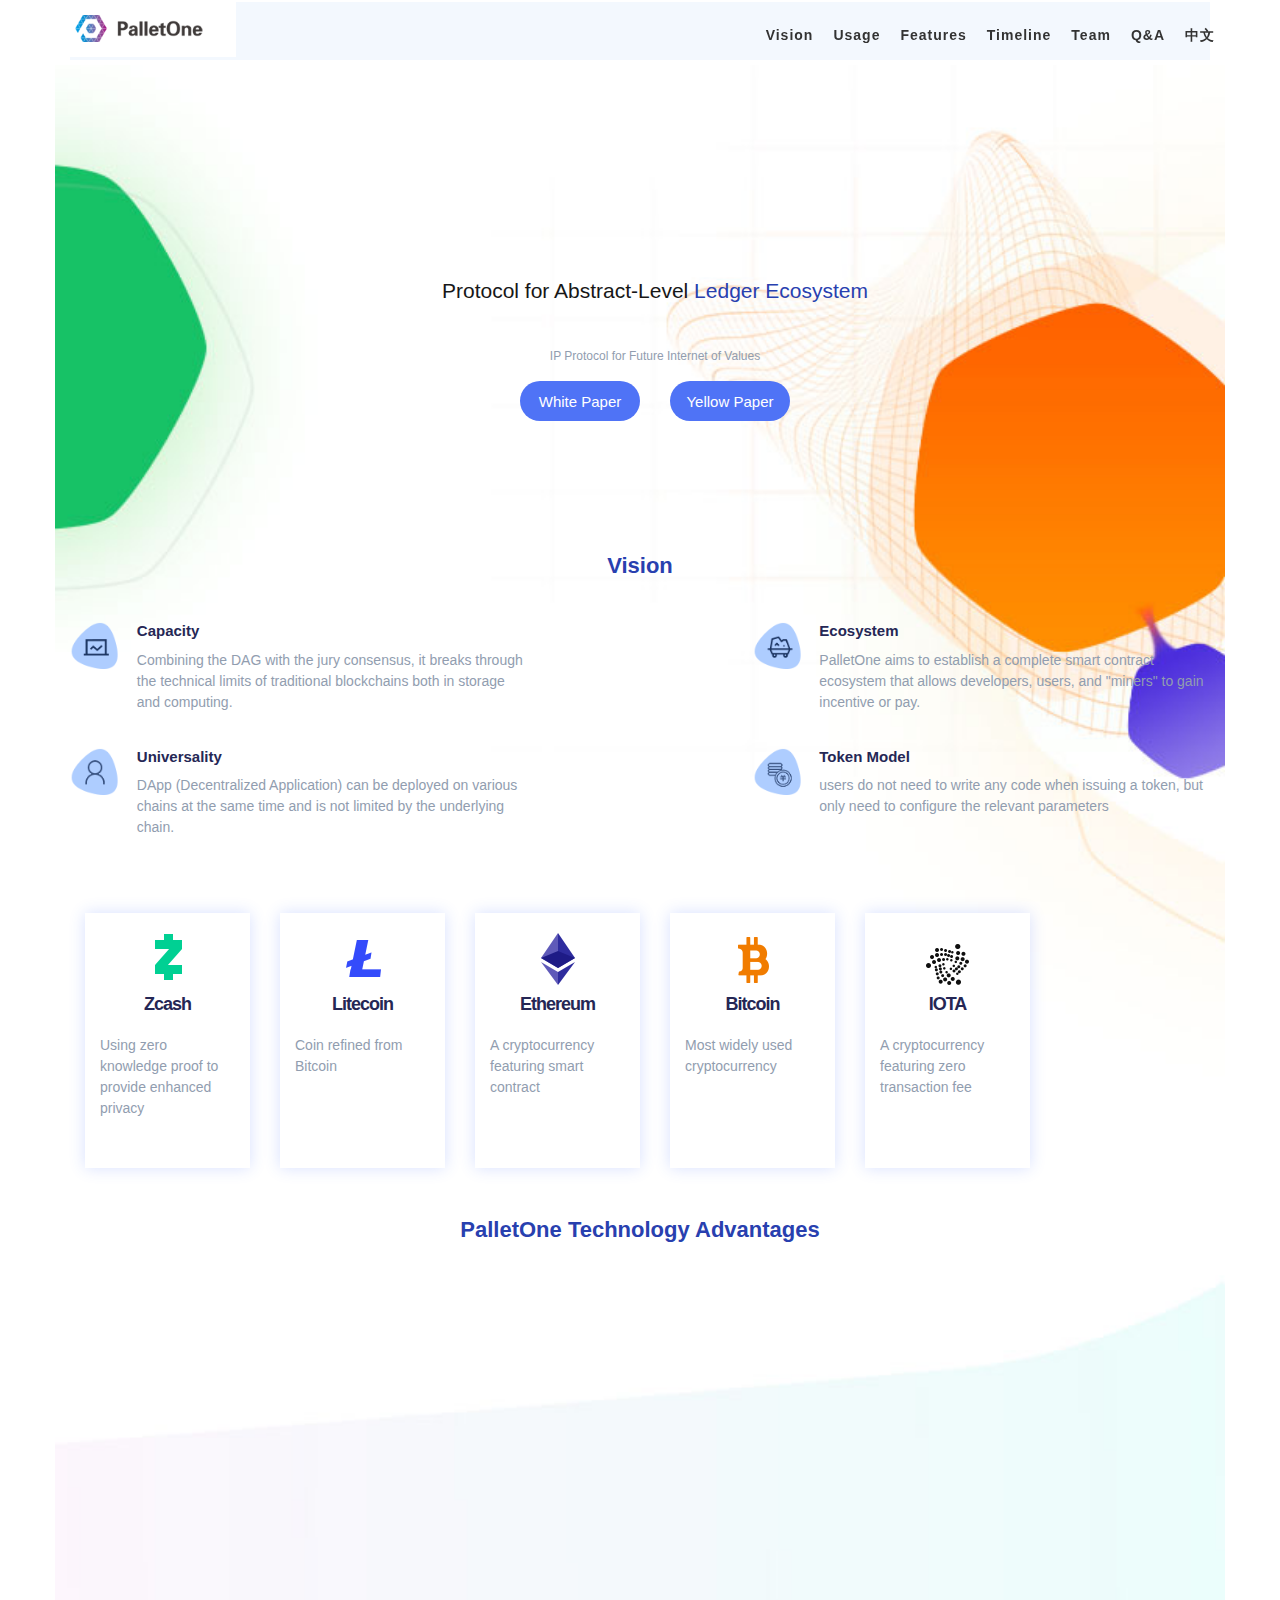
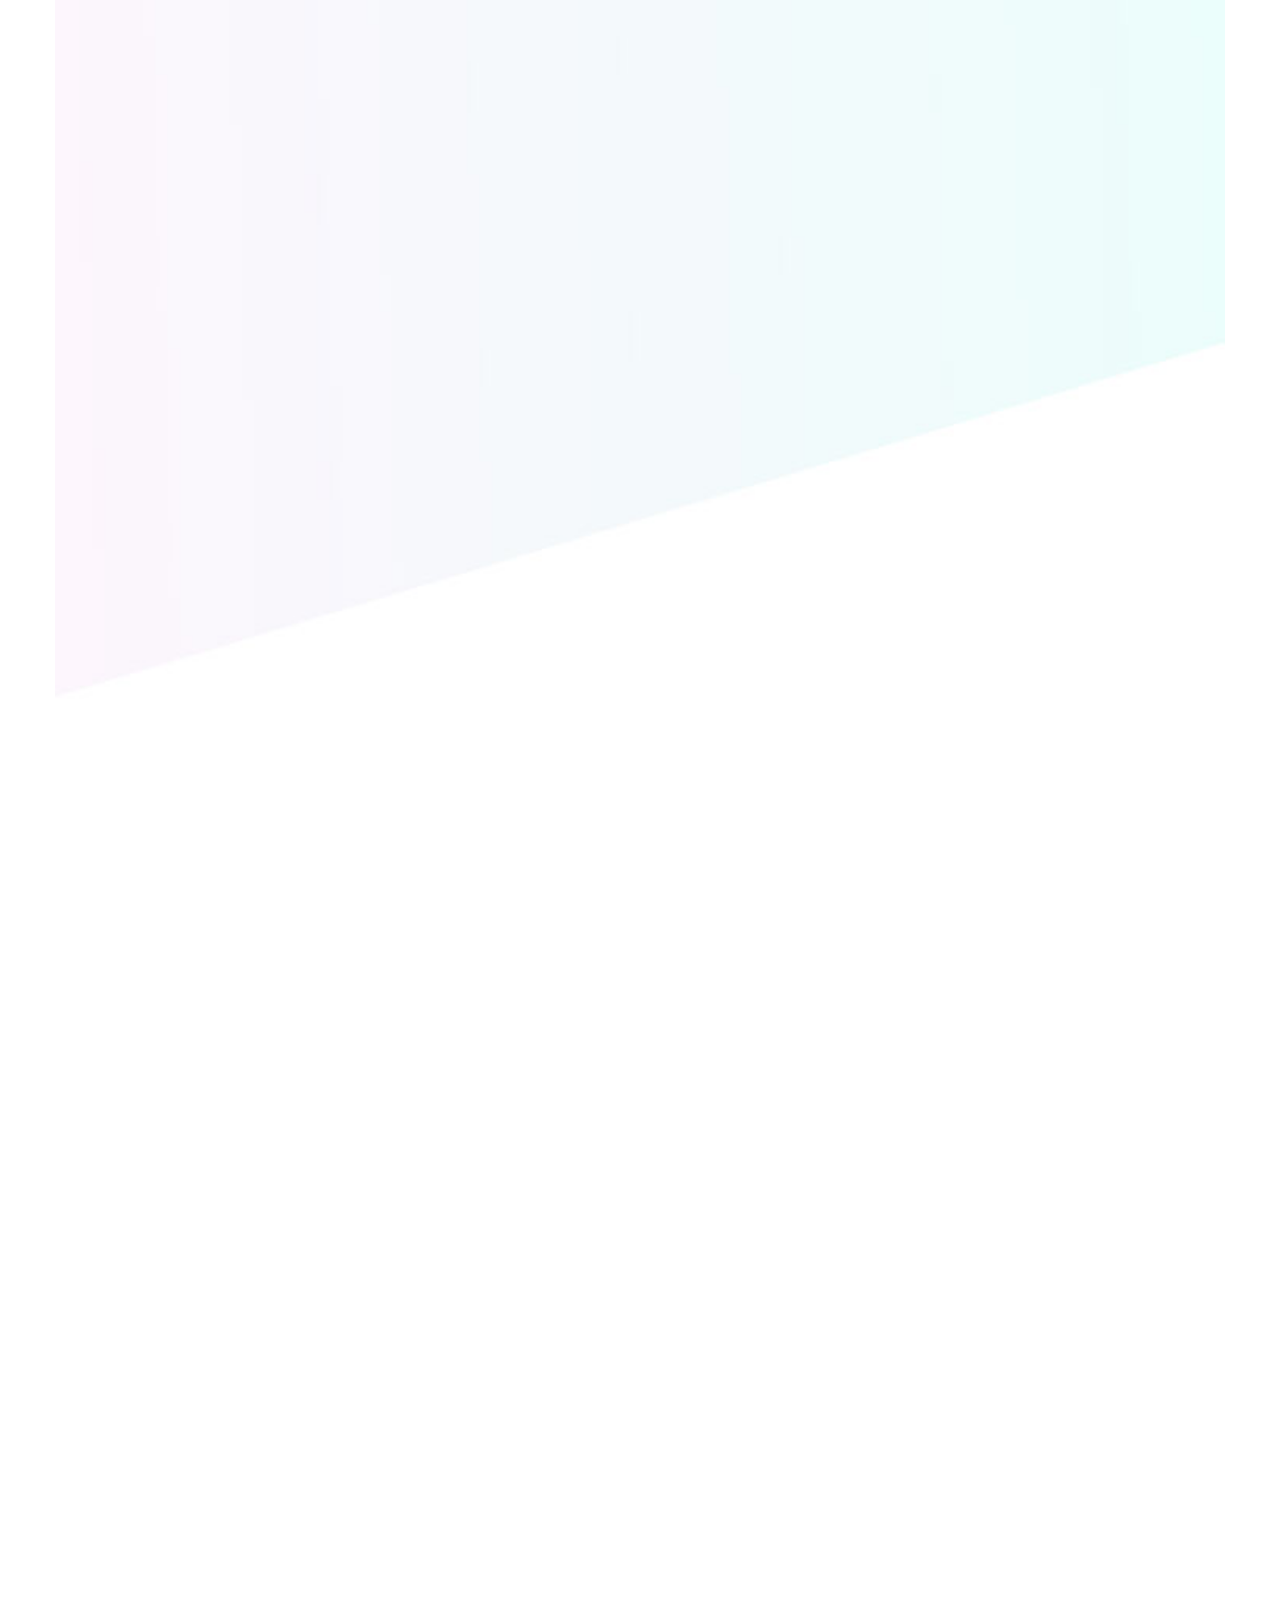
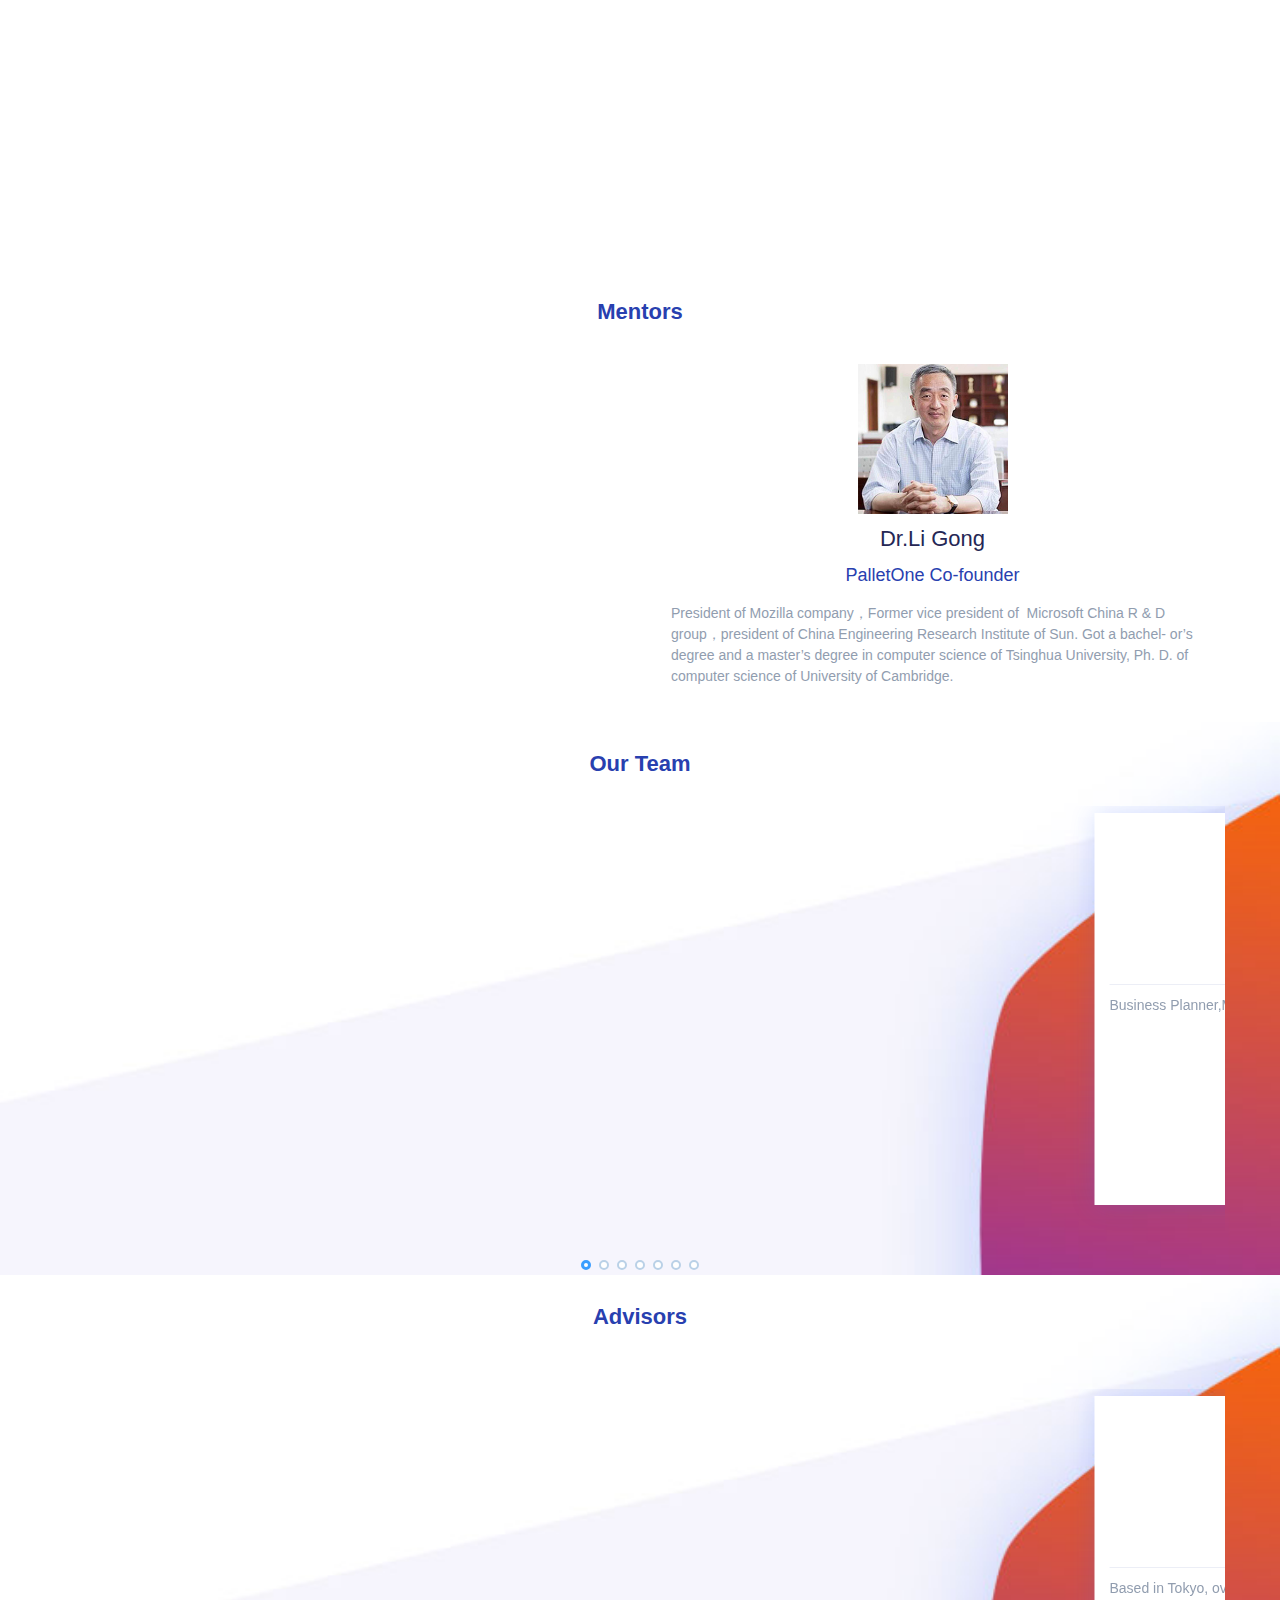
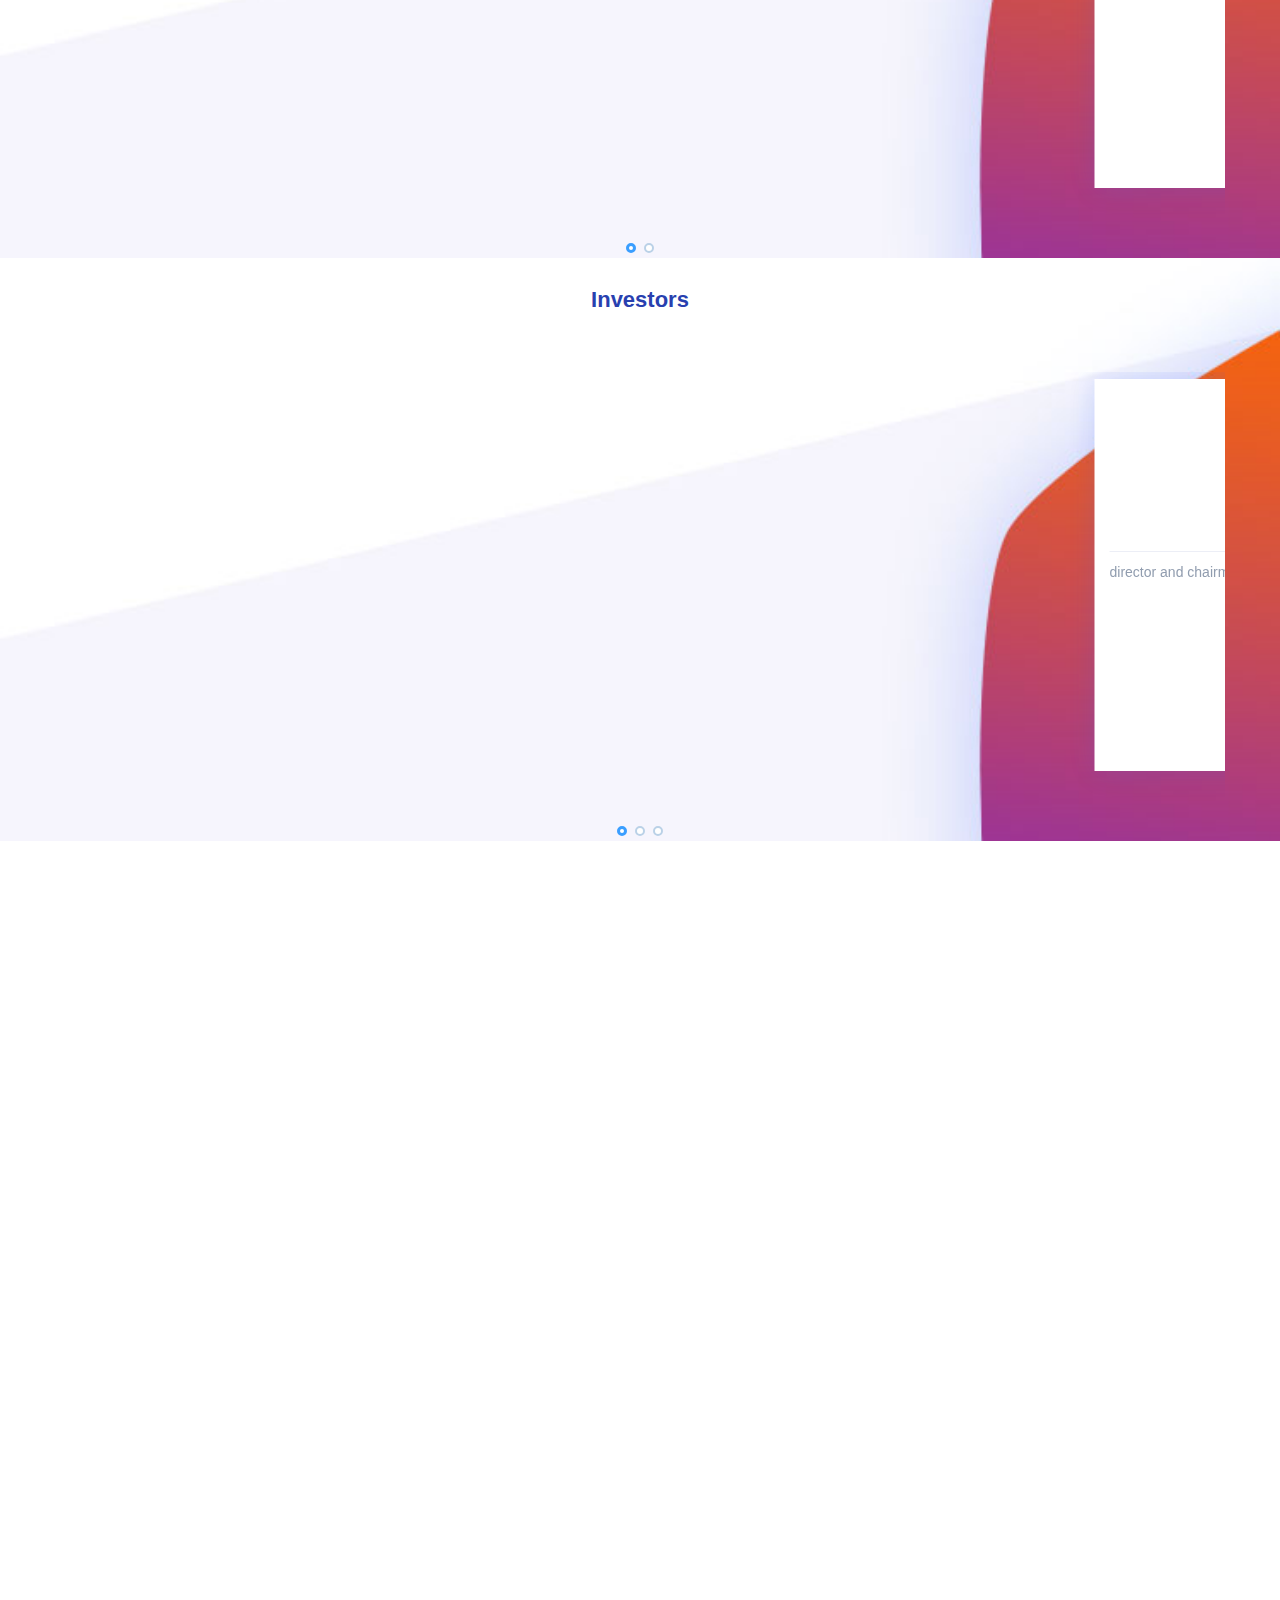
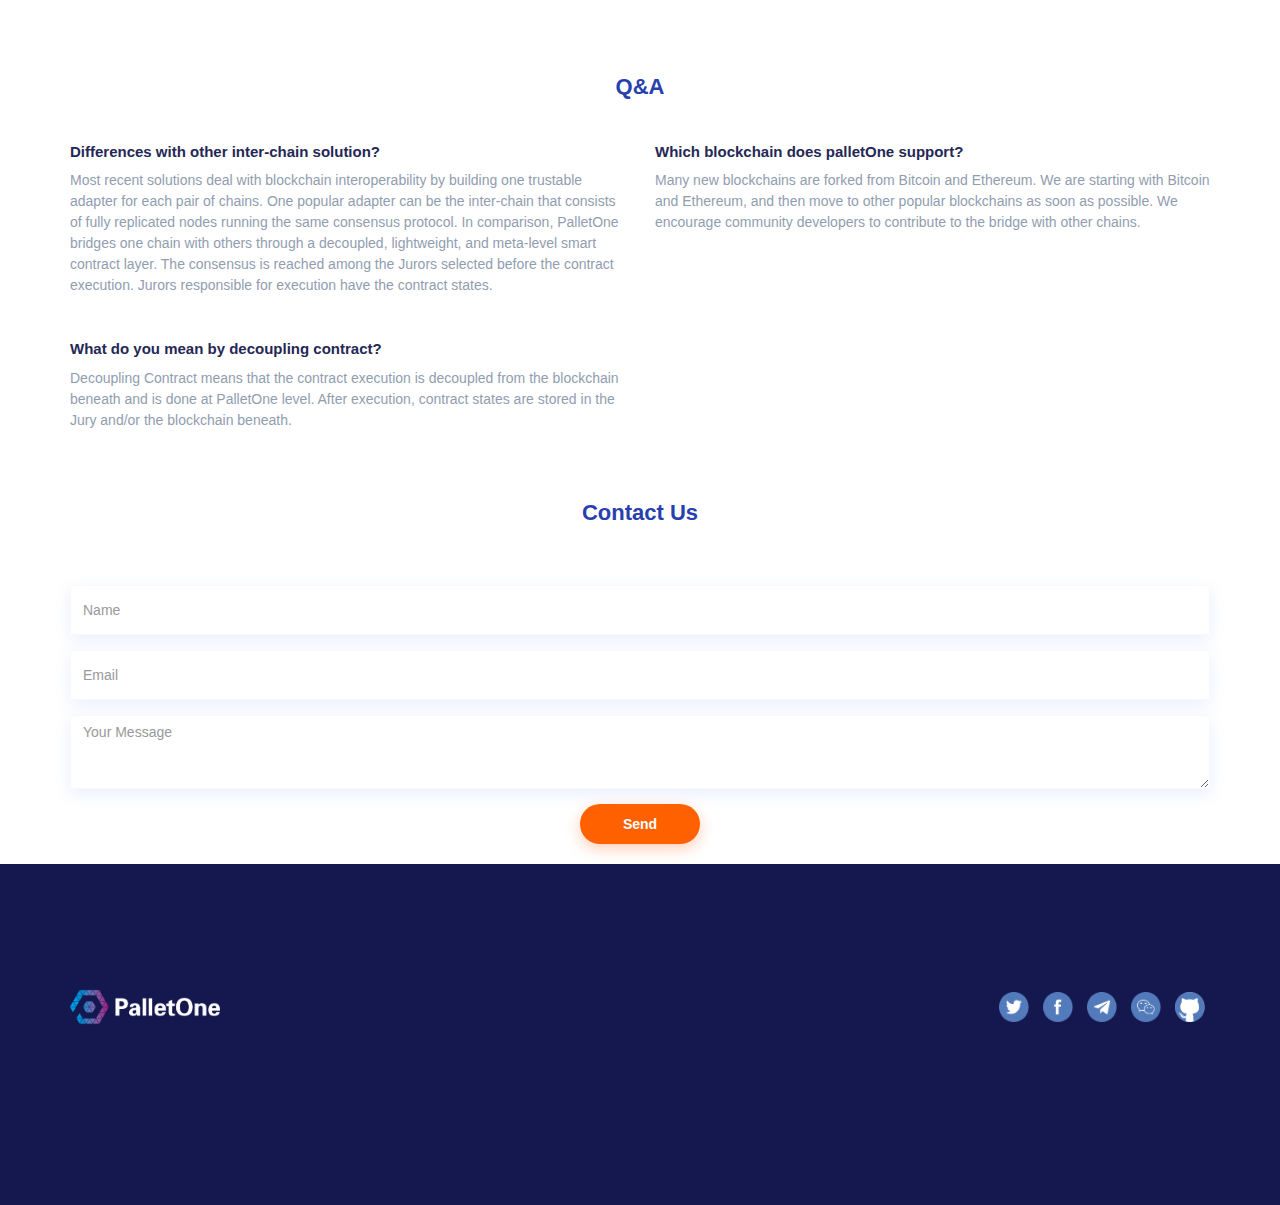
==== wap/index.html @ fbbf7d25 "Update index.html" ====
<!DOCTYPE html>
<html lang="en">
<head>
    <meta charset="utf-8">
    <meta http-equiv="X-UA-Compatible" content="IE=edge">
    <meta name="viewport" content="width=device-width, initial-scale=1">
	<meta http-equiv="keywords" content="pallet,palletone,crosschain,blockchain,DAG,Jury">
    <meta name="description" content="">
    <meta name="author" content="">
    <!-- Add Your favicon here -->
    <!--<link rel="icon" href="img/favicon.ico">-->

    <title>Palletone</title>

    <!-- Bootstrap core CSS -->
    <link href="css/bootstrap.min-1.css"  rel="stylesheet">

    <!-- Animation CSS -->
    <link href="css/animate.min.css"  rel="stylesheet">

    <link href="css/font-awesome.min-1.css"  rel="stylesheet">
    <link rel="stylesheet" href="css/swiper.min.css">

    <!-- HTML5 shim and Respond.js for IE8 support of HTML5 elements and media queries -->
    <!--[if lt IE 9]>
    <script src="https://oss.maxcdn.com/html5shiv/3.7.2/html5shiv.min.js"></script>
    <script src="https://oss.maxcdn.com/respond/1.4.2/respond.min.js"></script>
    <![endif]-->

    <!-- Custom styles for this template -->
    <link href="css/style.css"  rel="stylesheet">
    <script>
        var _hmt = _hmt || [];
        (function() {
          var hm = document.createElement("script");
          hm.src = "https://hm.baidu.com/hm.js?bfd82459b86169e726644f1b748de018";
          var s = document.getElementsByTagName("script")[0]; 
          s.parentNode.insertBefore(hm, s);
        })();
        </script>        
</head>
<body id="page-top">
<div class="navbar-wrapper">
        <nav class="navbar navbar-default navbar-fixed-top" role="navigation">
            <div class="container">
                <div class="navbar-header page-scroll">
                    <button type="button" class="navbar-toggle collapsed" data-toggle="collapse" data-target="#navbar" aria-expanded="false" aria-controls="navbar">
                        <span class="sr-only">Toggle navigation</span>
                        <img src="images/icon-older.png" class="img-responsive" style="width:30px;">
                    </button>
                    <a class="navbar-brand" href="#"><img class="logo" src="images/logo.png" /></a>
                </div>
                <div id="navbar" class="navbar-collapse collapse">
                    <ul class="nav navbar-nav navbar-right">
                        <li><a class="page-scroll" href="#Vision">Vision</a></li>
                        <li><a class="page-scroll" href="#Usage">Usage</a></li>
                        <li><a class="page-scroll" href="#pallet">Features</a></li>
                        <li><a class="page-scroll" href="#Timeline">Timeline</a></li>
                        <li><a class="page-scroll" href="#Team">Team</a></li>
                        <li><a class="page-scroll" href="#QA">Q&A </a></li>
                        <li><a class="page-scroll" href="index_zh_cn.html">中文 </a></li>
                    </ul>
                </div>
            </div>
        </nav>
</div>
<div class="section-bg-1 container">
    <!--banner-->
    <div class="banner container">
        <div class="title wow zoomIn"><span class="txt">Protocol for Abstract-Level <span style="color:#2840af;">Ledger Ecosystem</span></span></div>
        <div class="small-title wow zoomIn">IP Protocol for Future Internet of Values<br><a class="btn-white-paper" href="../doc/PalletOne_whitepaper_zh-cn.pdf" style="margin-right:30px;" >White Paper</a><a class="btn-white-paper" href="../doc/PalletOne_whitepaper_zh-cn.pdf">Yellow Paper</a></div>
    </div>
    <!--vision-->
    <section class="features" id="Vision">
        <div class="row">
            <div class="col-lg-12 text-center">
                <h1 class="g-title">Vision</h1>
            </div>
        </div>
        <div class="row">
            <div class="col-lg-5 features-text">
                <img src="images/icon_vision1.png" class="fa big-icon pull-left" />
                <h2>Capacity </h2>
                <p>Combining the DAG with the jury consensus, it breaks through the technical limits of traditional blockchains both in storage and computing.</p>
            </div>
            <div class="col-lg-5 col-lg-offset-2 features-text">
                <img src="images/icon_vision2.png" class="fa big-icon pull-left" />
                <h2>Ecosystem </h2>
                <p>PalletOne aims to establish a complete smart contract ecosystem that allows developers, users, and "miners" to gain incentive or pay.</p>
            </div>
			<div class="col-lg-5 features-text">
                <img src="images/icon_vision3.png" class="fa big-icon pull-left" />
                <h2>Universality </h2>
                <p>DApp (Decentralized Application) can be deployed on various chains at the same time and is not limited by the underlying chain.</p>
            </div>
            <div class="col-lg-5 col-lg-offset-2 features-text">
                <img src="images/icon_vision4.png" class="fa big-icon pull-left" />
                <h2>Token Model</h2>
                <p>users do not need to write any code when issuing a token, but only need to configure the relevant parameters</p>
            </div>
        </div>
    </section>
    <section id="Usage" class="container services">
        <div class="row">
            <div class="col-sm-2 col-xs-6 wow zoomIn animated">
                <div class="services-bg">
                    <img src="images/icon_za.png">
                    <h2>Zcash</h2>
                    <p>Using zero knowledge proof to provide enhanced privacy</p>
                </div>
            </div>
            <div class="col-sm-2 col-xs-6 wow zoomIn animated">
                <div class="services-bg">
                    <img src="images/icon_li.png">
                    <h2>Litecoin</h2>
                    <p>Coin refined from Bitcoin</p>
                </div>
            </div>
            <div class="col-sm-2 col-xs-6 wow zoomIn animated">
                <div class="services-bg">
                    <img src="images/icon_et.png">
                    <h2>Ethereum</h2>
                    <p>A cryptocurrency featuring smart contract</p>
                </div>
            </div>
            <div class="col-sm-2 col-xs-6 wow zoomIn animated">
                <div class="services-bg">
                    <img src="images/icon_bi.png">
                    <h2>Bitcoin</h2>
                    <p>Most widely used cryptocurrency</p>
                </div>
            </div>
            <div class="col-sm-2 col-xs-6 wow zoomIn animated">
                <div class="services-bg">
                    <img src="images/icon_io.png">
                    <h2>IOTA</h2>
                    <p>A cryptocurrency featuring zero transaction fee</p>
                </div>
            </div>
        </div>
    </section>
</div>
<div class="section-bg-2 container">
	<section  class="features" id="pallet">
    	<div class="row">
            <div class="col-lg-12 text-center">
                <h1 class="g-title">PalletOne Technology Advantages</h1>
            </div>
        </div>
        <div class="row features-block">
        	<div class="col-lg-6 text-right wow fadeInRight">
                <img src="images/pic_chain.png"  alt="dashboard" class="img-responsive pull-right" style="width:60%; margin:0 20%;">
            </div>
            <div class="col-lg-6 features-text wow fadeInLeft">
                <h2>Multi-Chain</h2>
                <p>PalletOne smart contracts support multi-chain. Through the Jury consensus and adaptation layer, PalletOne smart contracts can run on different blockchains at the same time. PalletOne smart contract can interact with diﬀerent blockchains at the same time, so users can trade tokens from diﬀerent blockchains in one PalletOne contract invocation to make the inter-chain token exchange distributed, atomic, and immutable.</p>
            </div>
        </div>
        <div class="row features-block">
            <div class="col-lg-6 features-text wow fadeInLeft">
                <img src="images/pic_task.png"  alt="dashboard" class="img-responsive pull-right">            	
            </div>
            <div class="col-lg-6 wow fadeInRight">
                <h2>Multi-Task</h2>
                <p>The verification, execution, etc. of the PalletOne smart contract can be done by the Jury specifically created for it. The Jury is composed of a group of jurors at random selected from the candidate jurors randomly. Smart contracts in PalletOne can be implemented by selecting different juries in a multi-tasking manner. Compared with the whole-network consensus approach, PalletOne network congestion will be effectively reduced.</p>

            </div>
        </div>
        <div class="row features-block">
        	<div class="col-lg-6 text-right wow fadeInRight">
                <img src="images/pic_security.png"  alt="dashboard" class="img-responsive pull-right">
            </div>

            <div class="col-lg-6 features-text wow fadeInLeft">
                <h2>Security</h2>
                <p>PalletOne's security is reflected in two aspects, one is the security of development, and the other is the security of contract execution. When a user develops a corresponding scene contract, he/she only needs to call a standard contract and complete DAPP development in a few steps. PalletOne VM can provide a safe and efficient sandbox operating environment for smart contracts.</p>
            </div>
        </div>
        <div class="row features-block">
            <div class="col-lg-6 features-text wow fadeInLeft">
                <img src="images/pic_plat.png"  alt="dashboard" class="img-responsive pull-right">            	
            </div>
            <div class="col-lg-6 wow fadeInRight">
                <h2>Multi-Language & Multi-Platform</h2>
                <p>· DApp developers of PalletOne can develop smart contracts using mainstream development languages without having to learn a new contract development language.
</p><p>· PalletOne VM is completely decoupled from the underlying operation system, which allow PalletOne smart contract adapt to windows, Linux, Mac as well as other types of platform.</p>

            </div>
        </div>
    </section>
</div>
<section id="Timeline" class="navy-section testimonials">

    <div class="container">
        <div class="row">
            <div class="col-lg-12 text-center wow zoomIn">
                <h1 class="g-title">
                   Timeline
                </h1>
                <div class="testimonials-text text-left">
                    <div class="left pull-left">
                    	<ul>
                        	<li>
                            	<h2>2015 Oct</h2>
                                <p>vChain (internal project) Con-cept born</p>
                                <img src="images/icon_y.png">
                                <img class="arrow" src="images/arrow-right.png">
                            </li>
                            <li>
                            	<h2>2016 Nov</h2>
                                <p>Update vChain-compat-openssl.spec</p>
                                <img src="images/icon_g.png">
                                <img class="arrow" src="images/arrow-right.png">
                            </li>
                            <li>
                            	<h2>2017 May</h2>
                                <p>Modify vChain EVM from Eth-ereum EVM</p>
                                <img src="images/icon_b.png">
                                <img class="arrow" src="images/arrow-right.png">
                            </li>
                            <li>
                            	<h2>2017 Sep</h2>
                                <p>Release vChain v1.2</p>
                                <img src="images/icon_b.png">
                                <img class="arrow" src="images/arrow-right.png">
                            </li>
                            <li>
                            	<h2>2018 Mar</h2>
                                <p>Release PalletOne White Pa-per</p>
                                <img src="images/icon_b.png">
                                <img class="arrow" src="images/arrow-right.png">
                            </li>
                            <li>
                            	<h2>2018 Q2</h2>
                                <p>PalletOne Development and Open Source</p>
                                <img src="images/icon_b.png">
                                <img class="arrow" src="images/arrow-right.png">
                            </li>
                            <li>
                            	<h2>2018 Q3</h2>
                                <p>Publish Ethereum-supported PalletOne Protocol</p>
                                <img src="images/icon_b.png">
                                <img class="arrow" src="images/arrow-right.png">
                            </li>
                            <li>
                            	<h2>2019 Q2</h2>
                                <p>PalletOne MainNet online</p>
                                <img src="images/icon_bb.png">
                                <img class="arrow" src="images/arrow-right.png">
                            </li>
                        </ul>
                    </div>
                    <div class="right pull-left">
                    	<ul>
                        	<li>
                            	<h2>2016 Apr</h2>
                                <p>Release illustration about vC-hain</p>
                                <img src="images/icon_g.png">
                                <img class="arrow" src="images/arrow-left.png">
                            </li>
                            <li>
                            	<h2>2017 Feb</h2>
                                <p>Develop vChain explorer</p>
                                <img src="images/icon_b.png">
                                <img class="arrow" src="images/arrow-left.png">
                            </li>
                            <li>
                            	<h2>2017 June</h2>
                                <p>Decouple oracle module from vChain</p>
                                <img src="images/icon_b.png">
                                <img class="arrow" src="images/arrow-left.png">
                            </li>
                            <li>
                            	<h2>2017 Sep</h2>
                                <p>Concept of PalletOne born</p>
                                <img src="images/icon_b.png">
                                <img class="arrow" src="images/arrow-left.png">
                            </li>
                            <li>
                            	<h2>2018 May</h2>
                                <p>Release PalletOne Yellow P-aper</p>
                                <img src="images/icon_b.png">
                                <img class="arrow" src="images/arrow-left.png">
                            </li>
                            <li>
                            	<h2>2018 Q3</h2>
                                <p>Publish Bitcoin-supported Pa-lletOne Protocol</p>
                                <img src="images/icon_b.png">
                                <img class="arrow" src="images/arrow-left.png">
                            </li>
                            <li>
                            	<h2>2018 Q4</h2>
                                <p>PalletOne TestNet online</p>
                                <img src="images/icon_b.png">
                                <img class="arrow" src="images/arrow-left.png">
                            </li>
                            <li>
                            	<h2>2019 Q3</h2>
                                <p>Connect to more blockchains</p>
                                <img src="images/icon_bb.png" style="top:40%;">
                                <img class="arrow" src="images/arrow-left.png">
                            </li>
                        </ul>
                    </div>
                </div>
            </div>
        </div>
    </div>
</section>
<section class=" Mentors ">
    <div class="container">
        <div class="row m-b-sm">
            <div class="col-lg-12 text-center">
                <h1 class="g-title">Mentors</h1>
            </div>
        </div>
        <div class="row">
            <div class="col-sm-6 wow fadeInLeft" style="background:url(images/yuandao.png) no-repeat center top; background-size:150px auto; padding-top:195px;">
                <div class="team-member text-left">
                    <h4 class="text-center">Yuan Dao<br><span class="blue-txt">Thinker</span></h4>
                    
                    <p class="text-left"   style="padding:7px 1px 10px">Founder of Token economy. Director of Z-Park Blockchain Industry Alliance. Promoter of Blockchain and “Tong Zheng“（Token）conception. BSEE, Tsinghua University, 1991. Engaged in the Internet industry for more than 20 years. Leader in Internet infrastructure. </p>
                </div>
            </div>
            <div class="col-sm-6" style="background:url(images/ligong.png) no-repeat center top; background-size:150px auto;padding-top:195px;">
                <div class="team-member text-right">
                    <h4 class="text-center">Dr.Li Gong<br><span class="blue-txt">PalletOne Co-founder</span></h4>
                    
                    <p class="text-left"   style="padding:10px 1px 10px">President of Mozilla company，Former 
vice president of  Microsoft China R & D 
group，president of China Engineering Research Institute of Sun. Got a bachel-
or’s degree and a master’s degree in computer science of Tsinghua University, Ph. D. of computer science of University of Cambridge.</p>
                </div>
            </div>
        </div>
    </div>
</section>
<section id="Team" class="team team-section">
    <div class="container">
        <div class="row">
            <div class="col-lg-12 text-center">
                <h1 class="g-title">Our Team</h1>
            </div>
        </div>
        <div class="row">
        	<div class="swiper-container">
                <div class="swiper-wrapper">
                  <div class="col-sm-4 wow fadeInLeft swiper-slide">
                    <div class="team-member">
                        <img src="images/zhu.png"  class="img-responsive img-circle img-small" alt="">
                        <h4>Peijiang Zhu<br><span class="blue-txt">Co-Founder of PalletOne
    communty</span></h4>
                        
                        <p class="text-left">Secretary General of Z-Park Blockchain Industry Alliance
    Engaged in network，video as well as  blockchain technology  research for years. </p>
                    </div>
                </div>
                <div class="col-sm-4 swiper-slide">
                    <div class="team-member">
                        <img src="images/jones.png"  class="img-responsive img-circle img-small" alt="">
                        <h4>Matthew Jones<br><span class="blue-txt">Co-Founder of PalletOne
    communty</span></h4>
                        
                        <p class="text-left">Business Planner,MICROSOFT
    Acquired master degaree from the university of Texas at Austin. </p>
                    </div>
                </div>
                <div class="col-sm-4 wow fadeInRight swiper-slide">
                    <div class="team-member">
                        <img src="images/chenzhenguo.png"  class="img-responsive img-circle img-small" alt="">
                        <h4>Kenneth Chen<br><span class="blue-txt">Co-Founder of PalletOne</span></h4>
                        
                        <p class="text-left">Co-Founder & CTO of GenieNRM
    Chief Strategy officer of TelTel
    Co-Founder & CTO of Datamite Technology 20 years experience in products design and management. </p>
                    </div>
                </div>
				<div class="col-sm-4 wow fadeInLeft swiper-slide">
                    <div class="team-member">
                        <img src="images/chenyu.png"  class="img-responsive img-circle img-small" alt="">
                        <h4>Dr.Yu Chen<br><span class="blue-txt">Specialist of PalletOne</span></h4>
                        
                        <p class="text-left">Served as a research scientist in the US Summus Inc, mainly developing algorithms and software for image processing and pattern recognition in the US Defense Research Department, such as ONR and Sandia National Labs.</p>
                    </div>
                </div>
                <div class="col-sm-4 wow fadeInLeft swiper-slide">
                    <div class="team-member">
                        <img src="images/liujian.png"  class="img-responsive img-circle img-small" alt="">
                        <h4>Dr.Jian Liu<br><span class="blue-txt">The doctor of National University of Defense Technology </span></h4>
						<p class="text-left"> Engaged in the development and research of operating system, distributed computing, supercomputer and so on for years </p>

                    </div>
                </div>
                <div class="col-sm-4 wow fadeInLeft swiper-slide">
                    <div class="team-member">
                        <img src="images/zengyi.png"  class="img-responsive img-circle img-small" alt="">
                        <h4>YiZeng<br><span class="blue-txt">Architect</span></h4>
                        
                        <p class="text-left">Database expert, author of "SQL Server database technical handbook",work and research in database application, data warehouse, big data and blockchain technology. developed on Fabric.</p>
                    </div>
                </div>
                <div class="col-sm-4 wow fadeInLeft swiper-slide">
                    <div class="team-member">
                        <img src="images/wangcuicui.png"  class="img-responsive img-circle img-small" alt="">
                        <h4>CuicuiWang<br><span class="blue-txt">M.A. of Beijing University of Posts and Telecommunications</span></h4>
						<p class="text-left">Worked in Baidu and subordinate research institution of certain state management department. Engaged in research of network security, network traffic analysis as well as blockchain technology and published more than ten related papers and patents. </p>
                    </div>
                </div>
                </div>
                <!-- Add Pagination -->
                <div class="swiper-pagination"></div>
          </div>
            
        </div>
    </div>
</section>
<section id="Team" class="team team-section">
    <div class="container">
        <div class="row m-b-lg">
            <div class="col-lg-12 text-center">
                <h1 class="g-title">Advisors</h1>
            </div>
        </div>
        <div class="row">
        	<div class="swiper-container">
                <div class="swiper-wrapper">
                  <div class="col-sm-4 wow fadeInLeft swiper-slide">
                    <div class="team-member">
                        <img src="images/mengyan.png"  class="img-responsive img-circle img-small" alt="">
                        <h4>YanMeng<br><span class="blue-txt">Vice president of CSDN</span></h4>
                        
                        <p class="text-left">One of the promoters of "Tong Zheng" (Token) conception.</p>
                    </div>
                </div>
                <div class="col-sm-4 swiper-slide">
                    <div class="team-member">
                        <img src="images/AkiyoshiFukumitsu.png"  class="img-responsive img-circle img-small" alt="">
                        <h4>AkiyoshiFukumitsu<br><span class="blue-txt">Founder & CEO of Hivelocityinc.</span></h4>
                        
                        <p class="text-left">Based in Tokyo, over 20 years of web development, online marketing and business solutions extensive experience.</p>
                    </div>
                </div>
                </div>
                <!-- Add Pagination -->
                <div class="swiper-pagination"></div>
          </div>
            
        </div>
    </div>
</section>
<section id="Team" class="team team-section">
    <div class="container">
        <div class="row m-b-lg">
            <div class="col-lg-12 text-center">
                <h1 class="g-title">Investors</h1>
            </div>
        </div>
        <div class="row">
        	<div class="swiper-container">
                <div class="swiper-wrapper">
                  <div class="col-sm-4 wow fadeInLeft swiper-slide">
                    <div class="team-member">
                        <img src="images/yuandao.png"  class="img-responsive img-circle img-small" alt="">
                        <h4>YuanDao<br><span class="blue-txt">Thinker</span></h4>
                        
                        <p class="text-left">Founder of Token economy. Director of Z-Park Blockchain Industry Alliance. Promoter of Blockchain and “Tong Zheng“（Token）conception. BSEE, Tsinghua University, 1991. Engaged in the Internet industry for more than 20 years. Leader in Internet infrastructure.</p>
                    </div>
                </div>
                <div class="col-sm-4 swiper-slide">
                    <div class="team-member">
                        <img src="images/caiwensheng.png"  class="img-responsive img-circle img-small" alt="">
                        <h4>WenshengCai<br><span class="blue-txt">Well-known investors</span></h4>
                        
                        <p class="text-left">director and chairman of Meitu. The director of Meitu Holdings and Meipai Ltd. The founder and chairman of Long </p>
                    </div>
                </div>
				<div class="col-sm-4 swiper-slide">
                    <div class="team-member">
                        <img src="images/zhangjian.png"  class="img-responsive img-circle img-small" alt="">
                        <h4>Zhang Jian<br><span class="blue-txt">Early pioneers of the blockchain industry</span></h4>
                        
                        <p class="text-left">industry resources. Founder and chairman of Bochen , Former Huobi CTO. Member of expert committee of China </p>
                    </div>
                </div>
                </div>
                <!-- Add Pagination -->
                <div class="swiper-pagination"></div>
          </div>
            
        </div>
    </div>
</section>
<section id="" class="navy-section testimonials">

    <div class="container">
        <div class="row">
            <div class="col-lg-12 text-center wow zoomIn">
                <h1 class="g-title">
                   Singer Capital<br>
                </h1>
                <div class="testimonials-text">
                    <img src="images/funds.png">
                </div>
            </div>
        </div>
    </div>
</section>
<section class="features" id="QA">
    <div class="container">
        <div class="row">
            <div class="col-lg-12 text-center">
                <h1 class="g-title"> Q&A </h1>
            </div>
        </div>
        <div class="row">
            <div class="col-lg-6 features-text">
                <h2>Differences with other inter-chain solution?</h2>
                <p>Most recent solutions deal with blockchain interoperability by building one trustable adapter for each pair of chains. One popular adapter can be the inter-chain that consists of fully replicated nodes running the same consensus protocol. In comparison, PalletOne bridges one chain with others through a decoupled, lightweight, and meta-level smart contract layer. The consensus is reached among the Jurors selected before the contract execution. Jurors responsible for execution have the contract states.</p>
            </div>
            <div class="col-lg-6 features-text">
                <h2>Which blockchain does palletOne support?</h2>
                <p>Many new blockchains are forked from Bitcoin and Ethereum. We are starting with Bitcoin and Ethereum, and then move to other popular blockchains as soon as possible. We encourage community developers to contribute to the bridge with other chains.</p>
            </div>
        </div>
        <div class="row">
            <div class="col-lg-6 features-text">
                <h2>What do you mean by decoupling contract?</h2>
                <p>Decoupling Contract means that the contract execution is decoupled from the blockchain beneath and is done at PalletOne level. After execution, contract states are stored in the Jury and/or the blockchain beneath.</p>
            </div>
            <!-- <div class="col-lg-6 features-text"> -->
                <!-- <h2>Is there any video to show how PalletOne protocol works?</h2> -->
                <!-- <p>A preliminary video is here.</p> -->
            <!-- </div> -->
        </div>
    </div>

</section>
<!-- <section> -->
	<!-- <div class="container"> -->
    	<!-- <div class="row"> -->
        	<!-- <div class="col-sm-10 col-sm-offset-1"> -->
                <!-- <video src="movie.ogg" controls style="width:100%;"> -->
                <!-- </video> -->
            <!-- </div> -->
        <!-- </div> -->
    <!-- </div> -->
<!-- </section> -->
<section id="contact" class="contact">
    <div class="container">
        <div class="row m-b-lg">
            <div class="col-lg-12 text-center">
                <h1 class="g-title">Contact Us</h1>
            </div>
        </div>
        <div class="row">
            <div class="col-lg-12">
                <form role="form">
                    <div class="form-group">
                        <input type="text" class="form-control inp-text" id="name" placeholder="Name">
                    </div>
                    <div class="form-group">
                        <input type="text" class="form-control inp-text" id="" placeholder="Email">
                    </div>
                    <div class="form-group">
                        <textarea class="form-control inp-text" rows="3" placeholder="Your Message"></textarea>
                    </div>
                    <button type="submit" class="btn  btn-sign">Send</button>
                </form>
            </div>
        </div>
    </div>
</section>
<section class="footer">
    <div class="container">
        <div class="row">
            <div class="col-xs-5">
                <img src="images/logo_footer.png" class="img-responsive" style="margin-top:-55px;" width="150" height="150">
            </div>
            <div class="col-xs-7">
                <ul class="list-inline pull-right">
                    <li><a href="#"><img src="images/icon-bird.png"></a>
                    </li>
                    <li><a href="https://www.facebook.com/profile.php?id=100026164972741"><img src="images/icon-f.png"></a>
                    </li>
                    <li><a href="https://t.me/palletchinese"><img src="images/telegram.png"></a>
                    </li>
					<li><a href="#"><img src="images/wechat.png"></a>
                    </li>
					<li><a href="https://github.com/PalletOne"><img src="images/github.png"></a>
                    </li>
                </ul>
            </div>
        </div>
    </div>
</section>
<script src="js/jquery-2.1.1.js" ></script>
<script src="js/pace.min-1.js" ></script>
<script src="js/bootstrap.min-1.js" ></script>
<script src="js/swiper.min.js"></script>
<script src="js/classie.js" ></script>
<script src="js/cbpAnimatedHeader.js" ></script>
<script src="js/wow.min.js" ></script>
<script src="js/inspinia.js" ></script>
</body>
</html>
---- wap/css/style.css ----
/*
 *
 *   INSPINIA Landing Page - Responsive Admin Theme
 *   Copyright 2014 Webapplayers.com
 *
*/
/* GLOBAL STYLES
-------------------------------------------------- */
body {
  color: #676a6c;
  font-family: 'Open Sans', helvetica, arial, sans-serif;
}
input,textarea{appearance: none; -webkit-appearance: none;　-moz-appearance:none; }
span.navy {
  color: #1ab394;
}
p.text-color {
  color: #676a6c;
}
a.navy-link {
  color: #1ab394;
  text-decoration: none;
}
a.navy-link:hover {
  color: #17a185;
}
section p {
  color: #919daf;
  font-size: 14px;
  line-height:21px;
}
.section-bg-1{
	background:url(../images/b_bg1.jpg) no-repeat center 65px; background-size:100% auto;
}
address {
  font-size: 13px;
}
h1 {
  margin-top: 30px;
  margin-bottom: 30px;
  font-size: 30px;
  font-weight: 200;
}
h1.g-title{color:#2840af; font-size:22px; font-weight:bold;}
h1.g-title small{color:#252755; font-weight:bold;}
/* CUSTOMIZE THE NAVBAR
-------------------------------------------------- */
.navbar-wrapper {
  position: absolute;
  top: 0;
  right: 0;
  left: 0;
  z-index: 20;
}
.logo{width:141px; height:auto;}
/* Flip around the padding for proper display in narrow viewports */
.navbar-wrapper > .container {
  padding-right: 0;
  padding-left: 0;
}
.navbar-wrapper .navbar {
  padding-right: 15px;
  padding-left: 15px;
}
.navbar-default.navbar-scroll {
  background-color: none;
  border-color: #fff;
  padding: 15px 0;
}
.navbar-default {
  background-color: transparent;
  border-color: transparent;
  transition: all 0.3s ease-in-out 0s;
}
.navbar-default .nav li a {
  color: #333;
  font-family: 'Open Sans', helvetica, arial, sans-serif;
  font-weight: 700;
  letter-spacing: 1px;
}
.navbar-nav > li > a {
  padding-top: 25px;
}
.navbar-default .navbar-nav > .active > a,
.navbar-default .navbar-nav > .active > a:hover {
  background: transparent;
  color: #ff904a;
}
.navbar-default .navbar-nav > li > a:hover {
  color: #ff904a;
}
.navbar-default .navbar-nav > .active > a:focus {
  background: transparent;
  color: #ff904a;
}
.navbar-default.navbar-scroll .navbar-nav > .active > a:focus {
  background: transparent;
  color: inherit;
}
.navbar-default .navbar-brand:hover,
.navbar-default .navbar-brand:focus {
  background: #ff904a;
  color: #fff;
}
.navbar-default .navbar-brand {
  color: #fff;
  height: auto;
  display: block;
  font-size: 14px;
  padding: 15px 20px 15px 20px;
  border-radius: 0 0px 5px 5px;
  font-weight: 700;
  transition: all 0.3s ease-in-out 0s;
}
.navbar-scroll.navbar-default .nav li a {
  color: #333;
}
.navbar-scroll.navbar-default .nav li a:hover {
  color: #ff904a;
}
.navbar-wrapper .navbar.navbar-scroll {
  padding-top: 0;
  padding-bottom: 5px;
  border-bottom: 1px solid #e7eaec;
  border-radius: 0;
}
.nav > li > a {
  padding: 25px 10px 15px 10px;
}
.navbar-scroll .navbar-nav > li > a {
  padding: 20px 10px;
}
.navbar.navbar-scroll .navbar-brand {
  margin-top: 15px;
  border-radius: 5px;
  font-size: 12px;
  padding: 10px;
  height: auto;
}
.nav>li{float:left;}
.navbar-default .navbar-collapse, .navbar-default .navbar-form{background-color:rgba(232,242,254,0.5);}
.navbar-default.navbar-scroll{ background: none;}
.navbar-wrapper .navbar.navbar-scroll{padding:0; }
.navbar-wrapper .navbar-header{background:#fff;}
@media (max-width: 768px){
.navbar-default {
    background: none;
    border-color: #fff;
    padding: 15px 0;
}
}
.navbar-default .navbar-toggle:hover, .navbar-default .navbar-toggle:focus{background: none;}
.navbar-default .navbar-toggle{border: none;}
/* BACKGROUNDS SLIDER
-------------------------------------------------- */
.header-back {
  height: 470px;
  width: 100%;
}
.header-back.one {
  background: url('../img/header_one.jpg') 50% 0 no-repeat;
}
.header-back.two {
  background: url('../img/header_two.jpg') 50% 0 no-repeat;
}
.header-back.three {
  background: url('../img/header_three.png') 50% 0 no-repeat;
}
.header-back.four {
  background: url('../img/header_four.jpg') 50% 0 no-repeat;
}
.change-btn{
	border:1px solid #f8d3ba; border-radius:36px; width:110px; height:36px; vertical-align:top; margin-top:20px; text-align:center; line-height:30px !important; background:url(../images/rate-right.png) no-repeat 90px center; cursor:pointer;
}
.banner{color:#171717; font-size:24px; padding:18% 0 9%; line-height:30px; text-align:center; margin-top:70px;}
.banner .title{margin-bottom:3%;}
.banner .title span{color:#2840af;}
.banner .title span.txt{color:#171717; font-size:21px;}
.banner .small-title{color:#919daf; font-size:12px;}
.banner .small-title a{width:120px; height:40px; border-radius:40px; background:#4f73f6; font-size:15px; color:#fff; display:inline-block; text-align:center; line-height:41px; text-decoration:none; margin:10px auto 0;}
/* CUSTOMIZE THE CAROUSEL
-------------------------------------------------- */
/* Carousel base class */
.carousel {
  height: 470px;
}
/* Since positioning the image, we need to help out the caption */
.carousel-caption {
  z-index: 10;
}
/* Declare heights because of positioning of img element */
.carousel .item {
  height: 470px;
  background-color: #777;
}
.carousel-inner > .item > img {
  position: absolute;
  top: 0;
  left: 0;
  min-width: 100%;
  height: 470px;
}
.carousel-fade .carousel-inner .item {
  opacity: 0;
  -webkit-transition-property: opacity;
  transition-property: opacity;
}
.carousel-fade .carousel-inner .active {
  opacity: 1;
}
.carousel-fade .carousel-inner .active.left,
.carousel-fade .carousel-inner .active.right {
  left: 0;
  opacity: 0;
  z-index: 1;
}
.carousel-fade .carousel-inner .next.left,
.carousel-fade .carousel-inner .prev.right {
  opacity: 1;
}
.carousel-fade .carousel-control {
  z-index: 2;
}
.carousel-control.left,
.carousel-control.right {
  background: none;
}
.carousel-control {
  width: 6%;
}
.carousel-inner .container {
  position: relative;
}
.carousel-inner {
  overflow: visible;
}
.carousel-caption {
  position: absolute;
  top: 100px;
  left: 0;
  bottom: auto;
  right: auto;
  text-align: left;
}
.carousel-caption {
  position: absolute;
  top: 100px;
  left: 0;
  bottom: auto;
  right: auto;
  text-align: left;
}
.carousel-caption.blank {
  top: 140px;
}
.carousel-image {
  position: absolute;
  right: 10px;
  top: 150px;
}
.carousel-indicators {
  padding-right: 60px;
}
.carousel-caption h1 {
  font-weight: 700;
  font-size: 38px;
  text-transform: uppercase;
  text-shadow: none;
  letter-spacing: -1.5px;
}
.carousel-caption p {
  font-weight: 700;
  text-transform: uppercase;
  text-shadow: none;
}
.caption-link {
  color: #fff;
  margin-left: 10px;
  text-transform: capitalize;
  font-weight: 400;
}
.caption-link:hover {
  text-decoration: none;
  color: inherit;
}
/* Sections
------------------------- */
.services {
  padding-top: 20px;
  padding-bottom:20px;
}
.services{  text-align:center;}
.services h2 {
  font-size: 18px;
  letter-spacing: -1px;
  font-weight: 600;
  color:#252755;
  margin:10px 0 20px 0;
}
.services p{ text-align:left;} 
.services .services-bg{
	background:#fff;
	padding:20px 15px;
	height:255px;
	margin-top:20%;
	box-shadow:0 0 15px rgba(53,101,253,0.2);
}
.features-block {
  margin-top: 10px;
}
.features-text {
  margin-top: 10px;
}
#Vision .features-text{overflow:hidden;}
.features-block img{padding-bottom:30px; width:50%; margin:0 25%;}
.features small {
  color: #1ab394;
}
.features h2 {
  font-size: 15px;
  margin-top: 5px;
  color:#252755;
  font-weight:bold;
}
.features-text-alone {
  margin: 40px 0;
}
.features-text-alone h1 {
  font-weight: 200;
}
.features-icon {
  color: #1ab394;
  font-size: 40px;
}
.navy-section {
  margin-top: 10px;
  color: #fff;
  padding: 20px 0;
}
.gray-section {
  background: #f4f4f4;
  margin-top: 60px;
}
.team-member {
	width:100%;
	margin:-63px auto 0;
  text-align: center;
   background:#fff;
   padding: 15px;
   height:392px;
    box-shadow:0 0 25px rgba(53,101,253,0.2);
}
.team-member img {
  margin: auto;
}
.team-member h4{
	color:#252755;
	font-size:22px;
	border-bottom:1px solid #eceef6;
	padding-bottom:10px;
}
.team-member .blue-txt{
	color:#2840af;
	font-size:18px;
}
.Mentors .team-member{width:100%; height:auto; background:none;box-shadow:0 0 0 rgba(53,101,253,0);}
.Mentors .team-member h4{border:none; padding-bottom:0; margin-bottom:0; line-height:35px; }
.social-icon a {
  background: #1ab394;
  color: #fff;
  padding: 4px 8px;
  height: 28px;
  width: 28px;
  display: block;
  border-radius: 50px;
}
.social-icon a:hover {
  background: #17a185;
}
.img-small {
  height: 88px;
  width: 88px;
}
.pricing-plan {
  margin: 20px 30px 0 30px;
  border-radius: 4px;
}
.pricing-plan.selected {
  transform: scale(1.1);
  background: #f4f4f4 ;
}
.pricing-plan li {
  padding: 10px 16px;
  border-top: 1px solid #e7eaec;
  text-align: center;
  color: #aeaeae;
}
.pricing-plan .pricing-price span {
  font-weight: 700;
  color: #1ab394;
}
li.pricing-desc {
  font-size: 13px;
  border-top: none;
  padding: 20px 16px ;
}
li.pricing-title {
  background: #1ab394;
  color: #fff;
  padding: 10px;
  border-radius: 4px 4px 0 0;
  font-size: 22px;
  font-weight: 600;
}
.testimonials {
  padding-top: 10px;
  padding-bottom: 10px;
}
.testimonials img{width:50%; margin:5% 25%;}
.big-icon {
  font-size: 56px;
}
.features .big-icon {
	width:50px;
	color: #1ab394;
	margin-bottom:61px;
}
.contact {
  background-position: 50% 50%;
  background-repeat: no-repeat;
  margin: 10px 0 20px 0;
}
/* Buttons - only primary custom button
------------------------- */
.btn-primary.btn-outline:hover,
.btn-success.btn-outline:hover,
.btn-info.btn-outline:hover,
.btn-warning.btn-outline:hover,
.btn-danger.btn-outline:hover {
  color: #fff;
}
.btn-primary {
  background-color: #1ab394;
  border-color: #1ab394;
  color: #FFFFFF;
  font-size: 14px;
  padding: 10px 20px;
  font-weight: 600;
}
.btn-primary:hover,
.btn-primary:focus,
.btn-primary:active,
.btn-primary.active,
.open .dropdown-toggle.btn-primary {
  background-color: #18a689;
  border-color: #18a689;
  color: #FFFFFF;
}
.btn-primary:active,
.btn-primary.active,
.open .dropdown-toggle.btn-primary {
  background-image: none;
}
.btn-primary.disabled,
.btn-primary.disabled:hover,
.btn-primary.disabled:focus,
.btn-primary.disabled:active,
.btn-primary.disabled.active,
.btn-primary[disabled],
.btn-primary[disabled]:hover,
.btn-primary[disabled]:focus,
.btn-primary[disabled]:active,
.btn-primary.active[disabled],
fieldset[disabled] .btn-primary,
fieldset[disabled] .btn-primary:hover,
fieldset[disabled] .btn-primary:focus,
fieldset[disabled] .btn-primary:active,
fieldset[disabled] .btn-primary.active {
  background-color: #1dc5a3;
  border-color: #1dc5a3;
}
/* RESPONSIVE CSS
-------------------------------------------------- */
@media (min-width: 768px) {
  /* Navbar positioning foo */
  .navbar-wrapper {
    margin-top: 20px;
  }
  .navbar-wrapper .container {
    padding-right: 15px;
    padding-left: 15px;
  }
  .navbar-wrapper .navbar {
    padding-right: 0;
    padding-left: 0;
  }
  /* The navbar becomes detached from the top, so we round the corners */
  .navbar-wrapper .navbar {
    border-radius: 4px;
  }
  /* Bump up size of carousel content */
  .carousel-caption p {
    margin-bottom: 20px;
    font-size: 14px;
    line-height: 1.4;
  }
  .featurette-heading {
    font-size: 50px;
  }
}
@media (max-width: 992px) {
  .carousel-image {
    display: none;
  }
}
@media (max-width: 768px) {
  .carousel-caption,
  .carousel-caption.blank {
    left: 5%;
    top: 80px;
  }
  .carousel-caption h1 {
    font-size: 28px;
  }
  .navbar.navbar-scroll .navbar-brand {
    margin-top: 6px;
  }
  .navbar-default {
    background-color: none;
    border-color: #fff;
    padding: 15px 0;
  }
  .navbar-default .navbar-nav > .active > a:focus {
    background: transparent;
    color: inherit;
  }
  .navbar-default .nav li a {
    color: #676a6c;
  }
  .navbar-default .nav li a:hover {
    color: #1ab394;
  }
  .navbar-wrapper .navbar {
    padding-top: 0;
    padding-bottom: 0px;
    box-shadow:0 0 25px rgba(53,101,253,0.2);
    border-radius: 0;
  }
  .nav > li > a {
    padding: 25px 10px 15px 10px;
  }
  .navbar-nav > li > a {
    padding: 20px 10px;
  }
  .navbar .navbar-brand {
    margin-top: 6px;
    border-radius: 5px;
    font-size: 12px;
    padding: 10px;
    height: auto;
  }
  .navbar-wrapper .navbar {
    padding-left:0px;
    padding-right: 0px;
  }
  .navbar-default .navbar-nav > .active > a,
  .navbar-default .navbar-nav > .active > a:hover {
    color: inherit;
  }
  .carousel-control {
    display: none;
  }
}
@media (min-width: 992px) {
  .featurette-heading {
    margin-top: 120px;
  }
}
/* MARGINS & PADDINGS
-------------------------------------------------- */
.p-xxs {
  padding: 5px;
}
.p-xs {
  padding: 10px;
}
.p-sm {
  padding: 15px;
}
.p-m {
  padding: 20px;
}
.p-md {
  padding: 25px;
}
.p-lg {
  padding: 30px;
}
.p-xl {
  padding: 40px;
}
.m-xxs {
  margin: 2px 4px;
}
.m-xs {
  margin: 5px;
}
.m-sm {
  margin: 10px;
}
.m {
  margin: 15px;
}
.m-md {
  margin: 20px;
}
.m-lg {
  margin: 30px;
}
.m-xl {
  margin: 50px;
}
.m-n {
  margin: 0 !important;
}
.m-l-none {
  margin-left: 0;
}
.m-l-xs {
  margin-left: 5px;
}
.m-l-sm {
  margin-left: 10px;
}
.m-l {
  margin-left: 15px;
}
.m-l-md {
  margin-left: 20px;
}
.m-l-lg {
  margin-left: 30px;
}
.m-l-xl {
  margin-left: 40px;
}
.m-l-n-xxs {
  margin-left: -1px;
}
.m-l-n-xs {
  margin-left: -5px;
}
.m-l-n-sm {
  margin-left: -10px;
}
.m-l-n {
  margin-left: -15px;
}
.m-l-n-md {
  margin-left: -20px;
}
.m-l-n-lg {
  margin-left: -30px;
}
.m-l-n-xl {
  margin-left: -40px;
}
.m-t-none {
  margin-top: 0;
}
.m-t-xxs {
  margin-top: 1px;
}
.m-t-xs {
  margin-top: 5px;
}
.m-t-sm {
  margin-top: 10px;
}
.m-t {
  margin-top: 15px;
}
.m-t-md {
  margin-top: 20px;
}
.m-t-lg {
  margin-top: 30px;
}
.m-t-xl {
  margin-top: 40px;
}
.m-t-n-xxs {
  margin-top: -1px;
}
.m-t-n-xs {
  margin-top: -5px;
}
.m-t-n-sm {
  margin-top: -10px;
}
.m-t-n {
  margin-top: -15px;
}
.m-t-n-md {
  margin-top: -20px;
}
.m-t-n-lg {
  margin-top: -30px;
}
.m-t-n-xl {
  margin-top: -40px;
}
.m-r-none {
  margin-right: 0;
}
.m-r-xxs {
  margin-right: 1px;
}
.m-r-xs {
  margin-right: 5px;
}
.m-r-sm {
  margin-right: 10px;
}
.m-r {
  margin-right: 15px;
}
.m-r-md {
  margin-right: 20px;
}
.m-r-lg {
  margin-right: 30px;
}
.m-r-xl {
  margin-right: 40px;
}
.m-r-n-xxs {
  margin-right: -1px;
}
.m-r-n-xs {
  margin-right: -5px;
}
.m-r-n-sm {
  margin-right: -10px;
}
.m-r-n {
  margin-right: -15px;
}
.m-r-n-md {
  margin-right: -20px;
}
.m-r-n-lg {
  margin-right: -30px;
}
.m-r-n-xl {
  margin-right: -40px;
}
.m-b-none {
  margin-bottom: 0;
}
.m-b-xxs {
  margin-bottom: 1px;
}
.m-b-xs {
  margin-bottom: 5px;
}
.m-b-sm {
  margin-bottom: 10px;
}
.m-b {
  margin-bottom: 15px;
}
.m-b-md {
  margin-bottom: 20px;
}
.m-b-lg {
  margin-bottom: 30px;
}
.m-b-xl {
  margin-bottom: 40px;
}
.m-b-n-xxs {
  margin-bottom: -1px;
}
.m-b-n-xs {
  margin-bottom: -5px;
}
.m-b-n-sm {
  margin-bottom: -10px;
}
.m-b-n {
  margin-bottom: -15px;
}
.m-b-n-md {
  margin-bottom: -20px;
}
.m-b-n-lg {
  margin-bottom: -30px;
}
.m-b-n-xl {
  margin-bottom: -40px;
}
.space-15 {
  margin: 15px 0;
}
.space-20 {
  margin: 20px 0;
}
.space-25 {
  margin: 25px 0;
}
.space-30 {
  margin: 30px 0;
}
/* PACE PLUGIN
-------------------------------------------------- */
.pace .pace-progress {
  background: #fff;
  position: fixed;
  z-index: 2000;
  top: 0;
  left: 0;
  height: 2px;
  -webkit-transition: width 1s;
  -moz-transition: width 1s;
  -o-transition: width 1s;
  transition: width 1s;
}
.pace-inactive {
  display: none;
}
#Application .col-md-3{ background:#fff; padding:15px 15px;}
#QA .features-text{margin-bottom:20px;}
.inp-text{width:100%; display:block; height:50px; background:#fff;border:1px solid #f9f9f9;box-shadow:0 5px 15px rgba(53,101,253,0); }
.contact .form-group{ box-shadow:0 5px 15px rgba(53,101,253,0.1);}
.btn-sign{width:120px; height:40px; display:block; border:none; border-radius:40px; background:#ff6000; box-shadow:0 5px 15px rgba(255,135,81,0.4); color:#fff; font-weight:bold; margin:0 auto;}
.btn-sign:hover{color:#fff;}
.footer{background:#15184f; padding:10% 0;}
.footer .list-inline img{width:100%; height:auto;}
.footer .list-inline li{width:40px;}
.testimonials-text{background:url(../images/time.png) no-repeat center; background-size:auto 100%; overflow:hidden; margin-top:20px;}
.testimonials-text .left{ position:relative; width:50%; border-right:2px solid #5c9afd;}
.testimonials-text .right{ position:relative;width:50%;}
.testimonials-text h2{color:#252658; font-weight:bold; font-size:14px; margin-top:0;}
.testimonials-text ul{padding-left:0;}
.testimonials-text .left li ,.testimonials-text .right li{ position:relative; background:#fff;box-shadow:-2px 6px 5px rgba(53,101,253,0.1); padding:5px 0px 5px 5px; margin:0 5px 15px 0;}
.testimonials-text .left li img,.testimonials-text .right li img{ position:absolute;  width:15px; height:15px; margin:0;}

.testimonials-text .left li img{right:-28px; top:30%;}
.testimonials-text .left li img.arrow{right:-7px; width:8px; height:auto; top:30%;}
.testimonials-text .left li{margin-right:20px;}
.testimonials-text .right ul{margin-top:50px;}
.testimonials-text .right li{margin-left:20px;}
.testimonials-text .right li img{left:-28px; top:30%;}
.testimonials-text .right li img.arrow{left:-7px; width:8px; height:auto; top:30%;}
/*轮播*/
.swiper-container {
  width: 100%;
  height: 100%;
}
.swiper-slide {
  text-align: center;
  font-size: 18px;
  background: #fff;

  /* Center slide text vertically */
  display: -webkit-box;
  display: -ms-flexbox;
  display: -webkit-flex;
  display: flex;
  -webkit-box-pack: center;
  -ms-flex-pack: center;
  -webkit-justify-content: center;
  justify-content: center;
  -webkit-box-align: center;
  -ms-flex-align: center;
  -webkit-align-items: center;
  align-items: center;
  width: 60%;
}
.swiper-slide {
	background:none;
  	width: 70%;
	height:469px;
}
.swiper-pagination-bullet{width:10px; height:10px; background:#fff; border:2px solid #bad1e7; opacity:1;}
.swiper-pagination-bullet-active{width:10px; height:10px; background:#fff; border:3px solid #3a9eff;}
.swiper-container-horizontal>.swiper-pagination-bullets, .swiper-pagination-custom, .swiper-pagination-fraction{bottom:0;}
.team-section{ background:url(../images/b_bg3.jpg) no-repeat 0 0; background-size:100% auto;}
.section-bg-2{ background:url(../images/b_bg2.jpg) no-repeat 0 0; background-size:100% auto;}
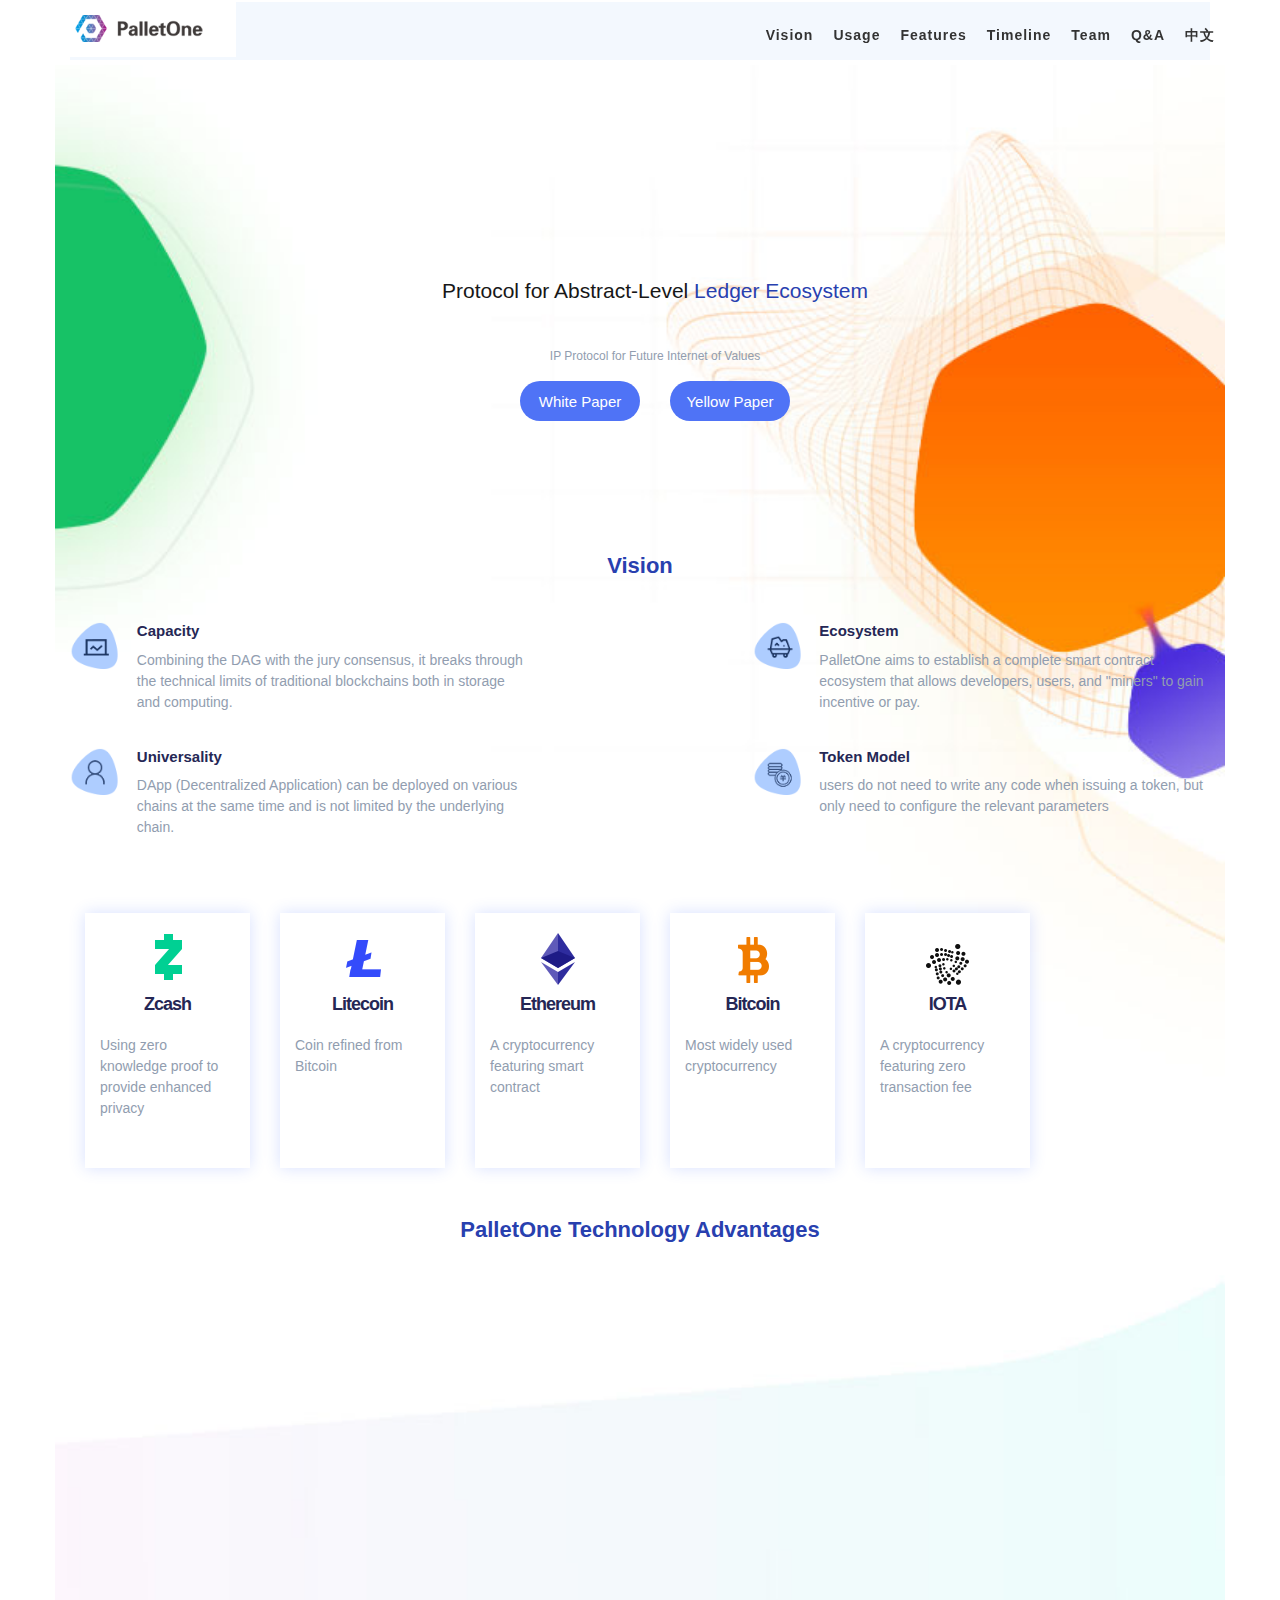
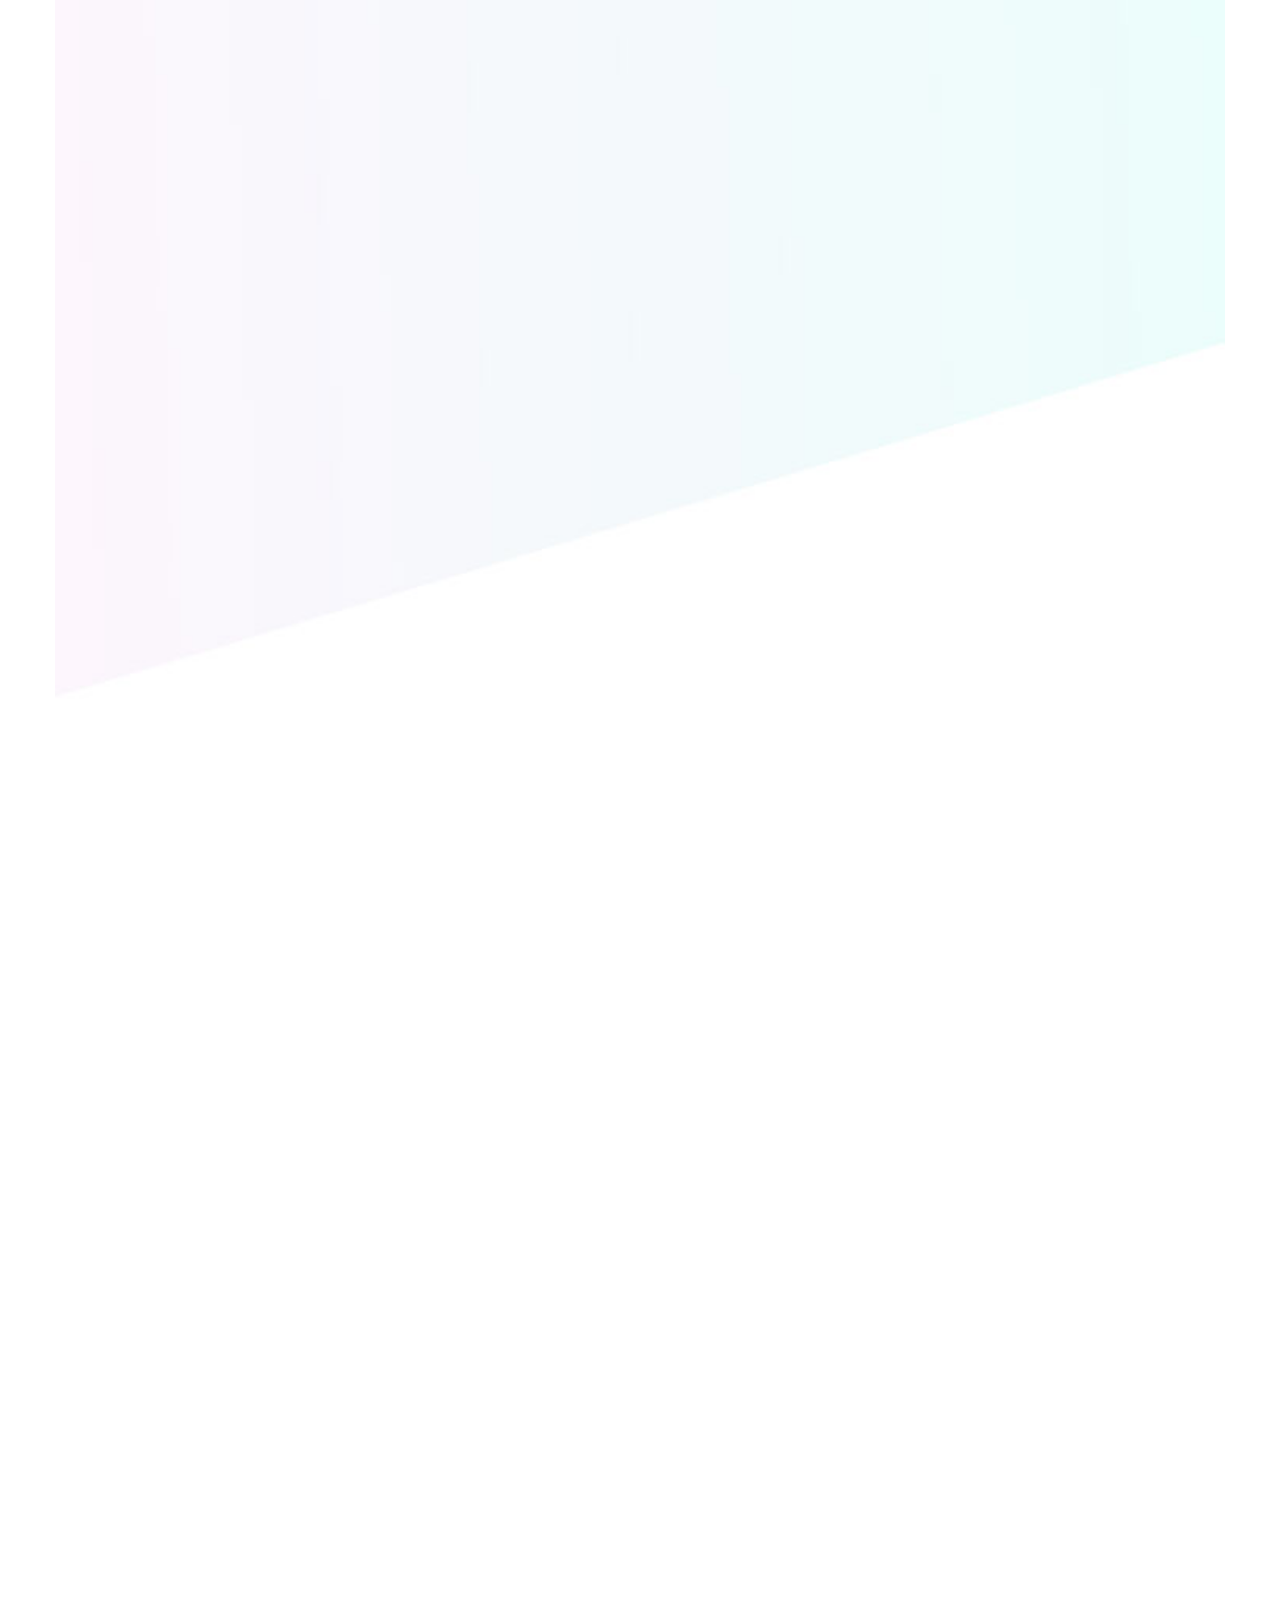
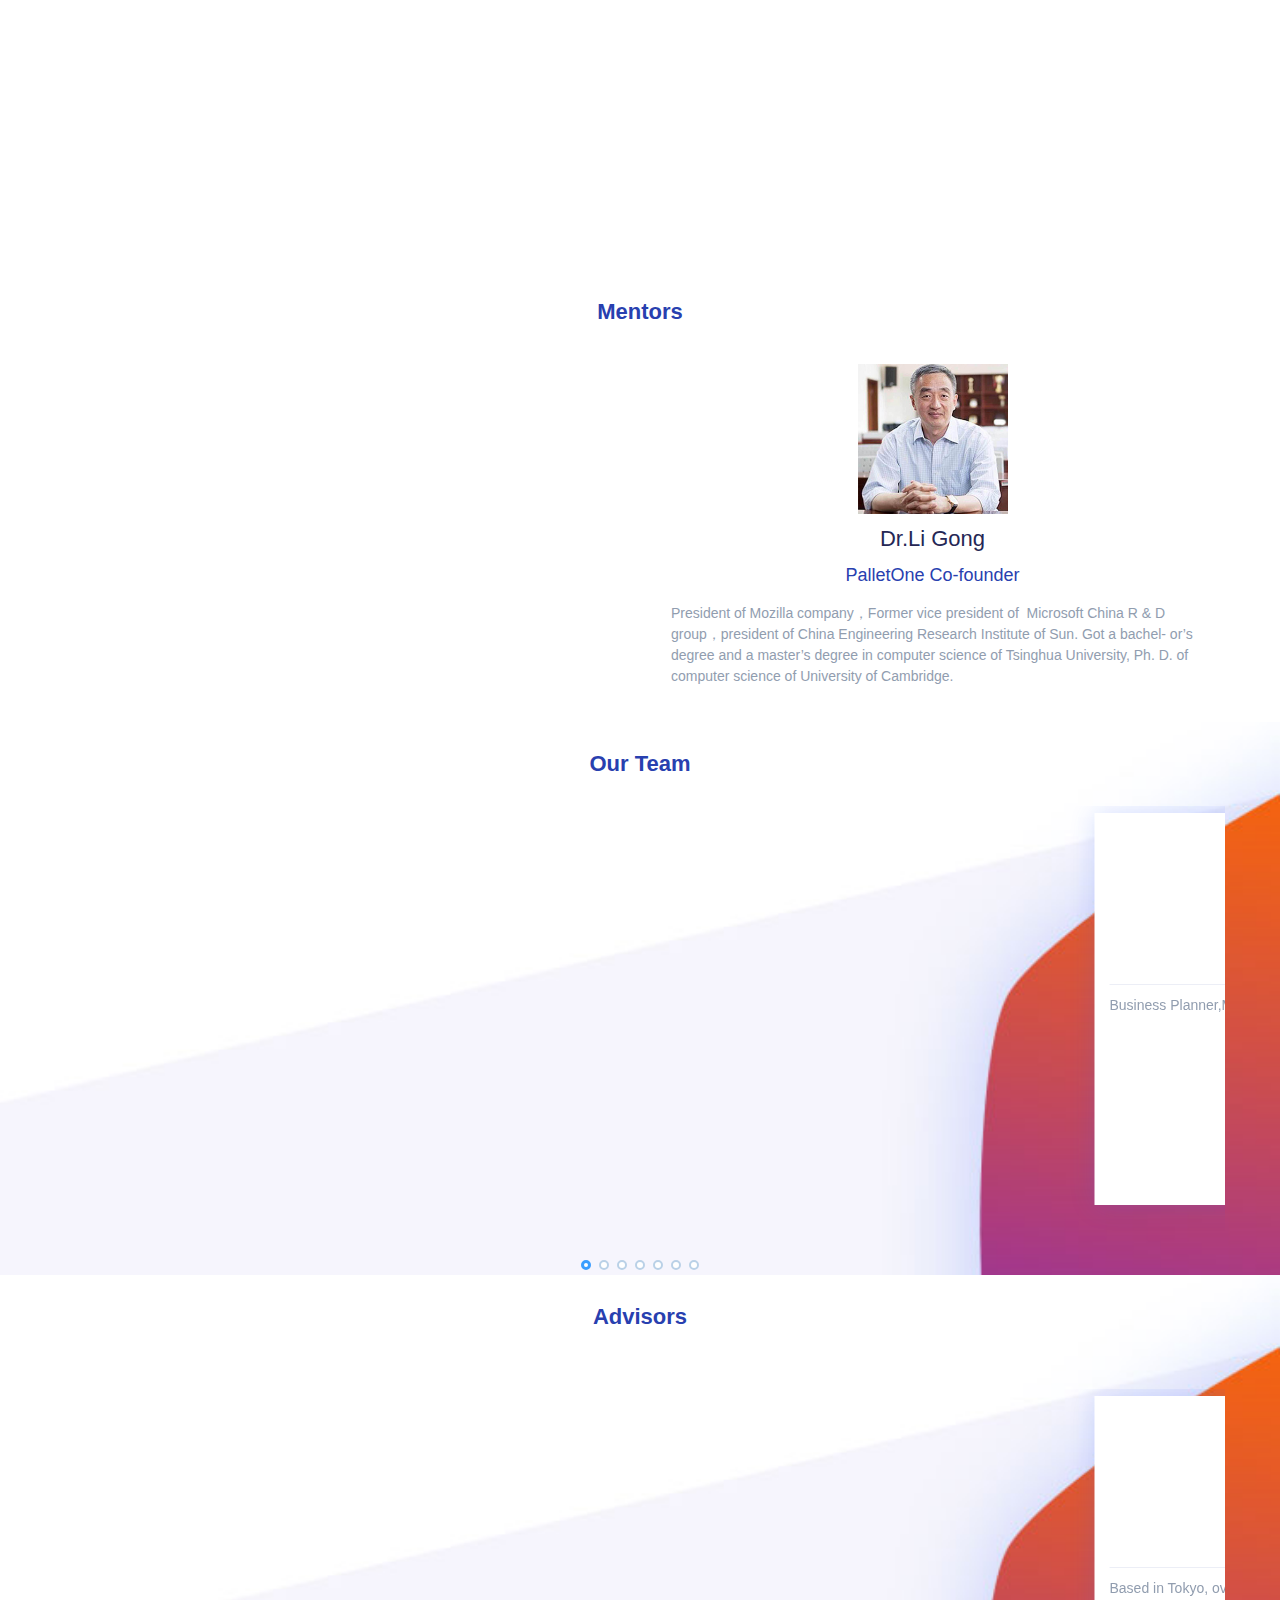
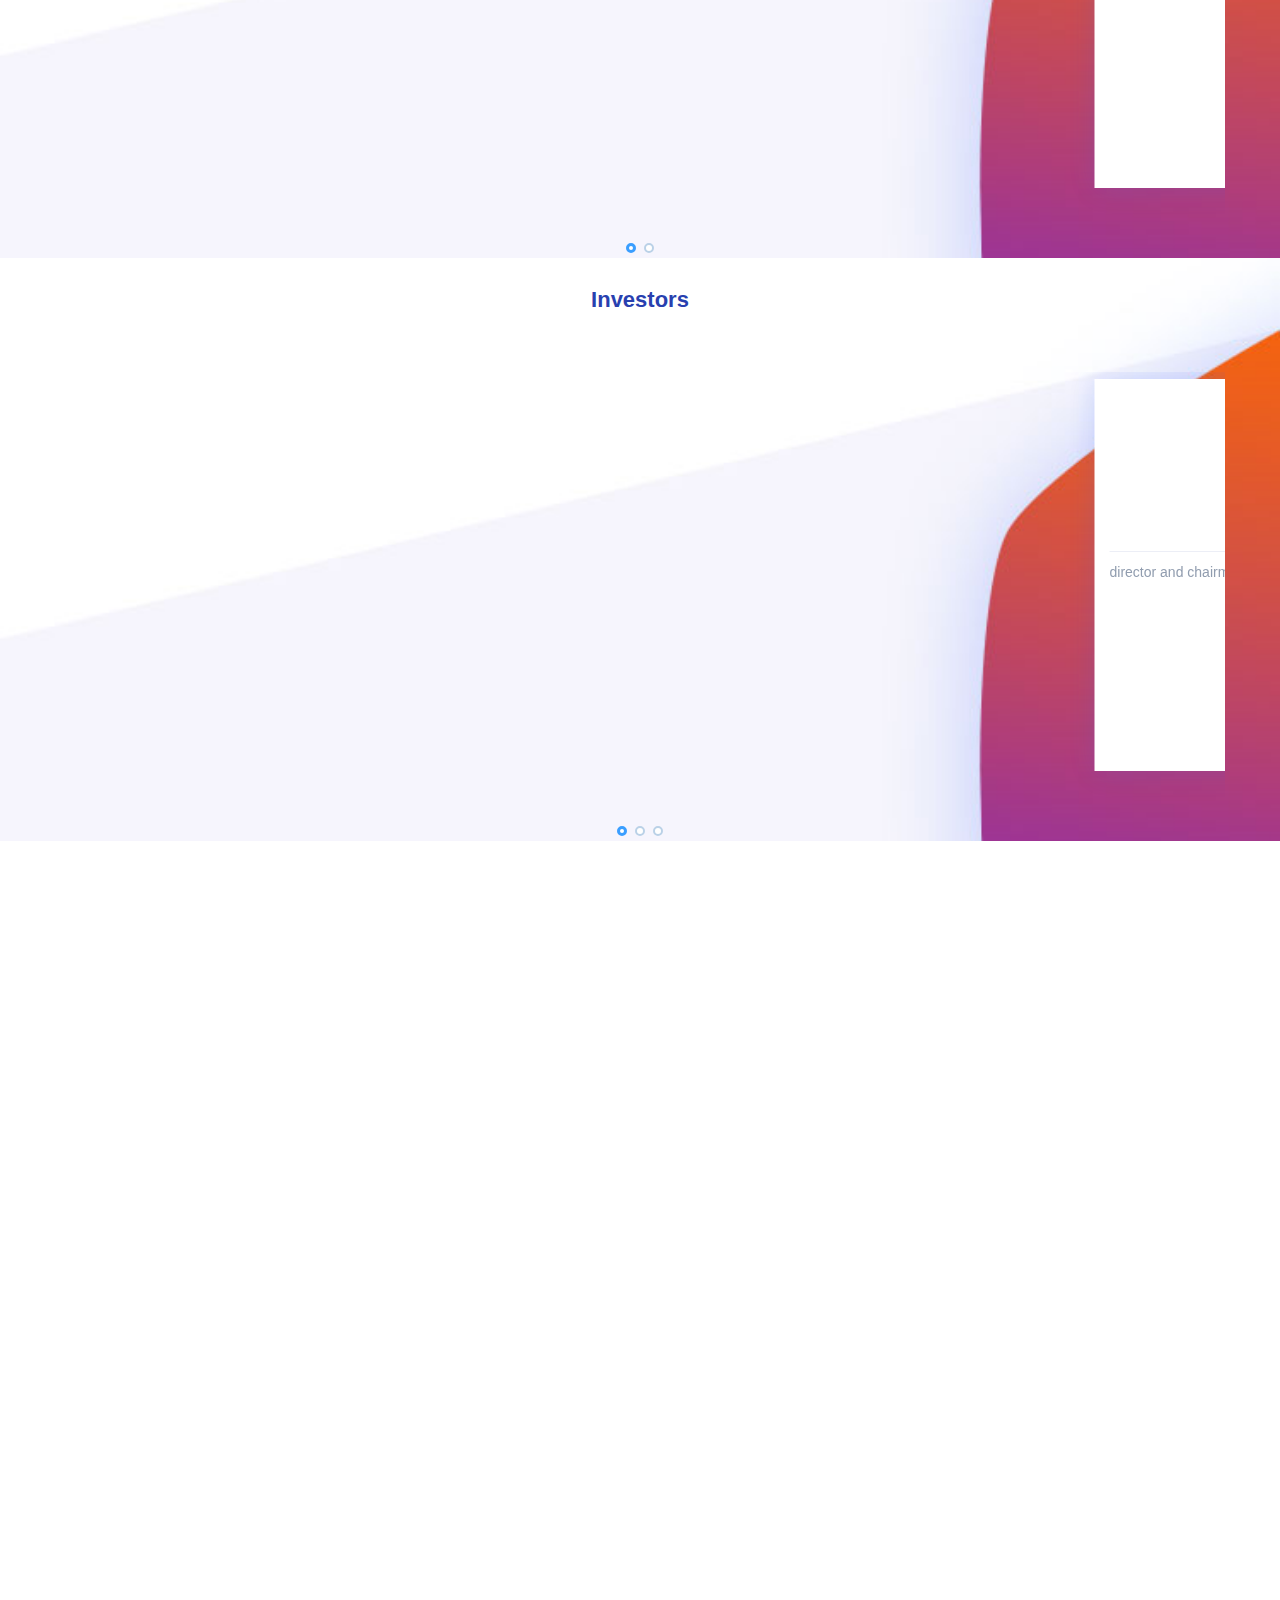
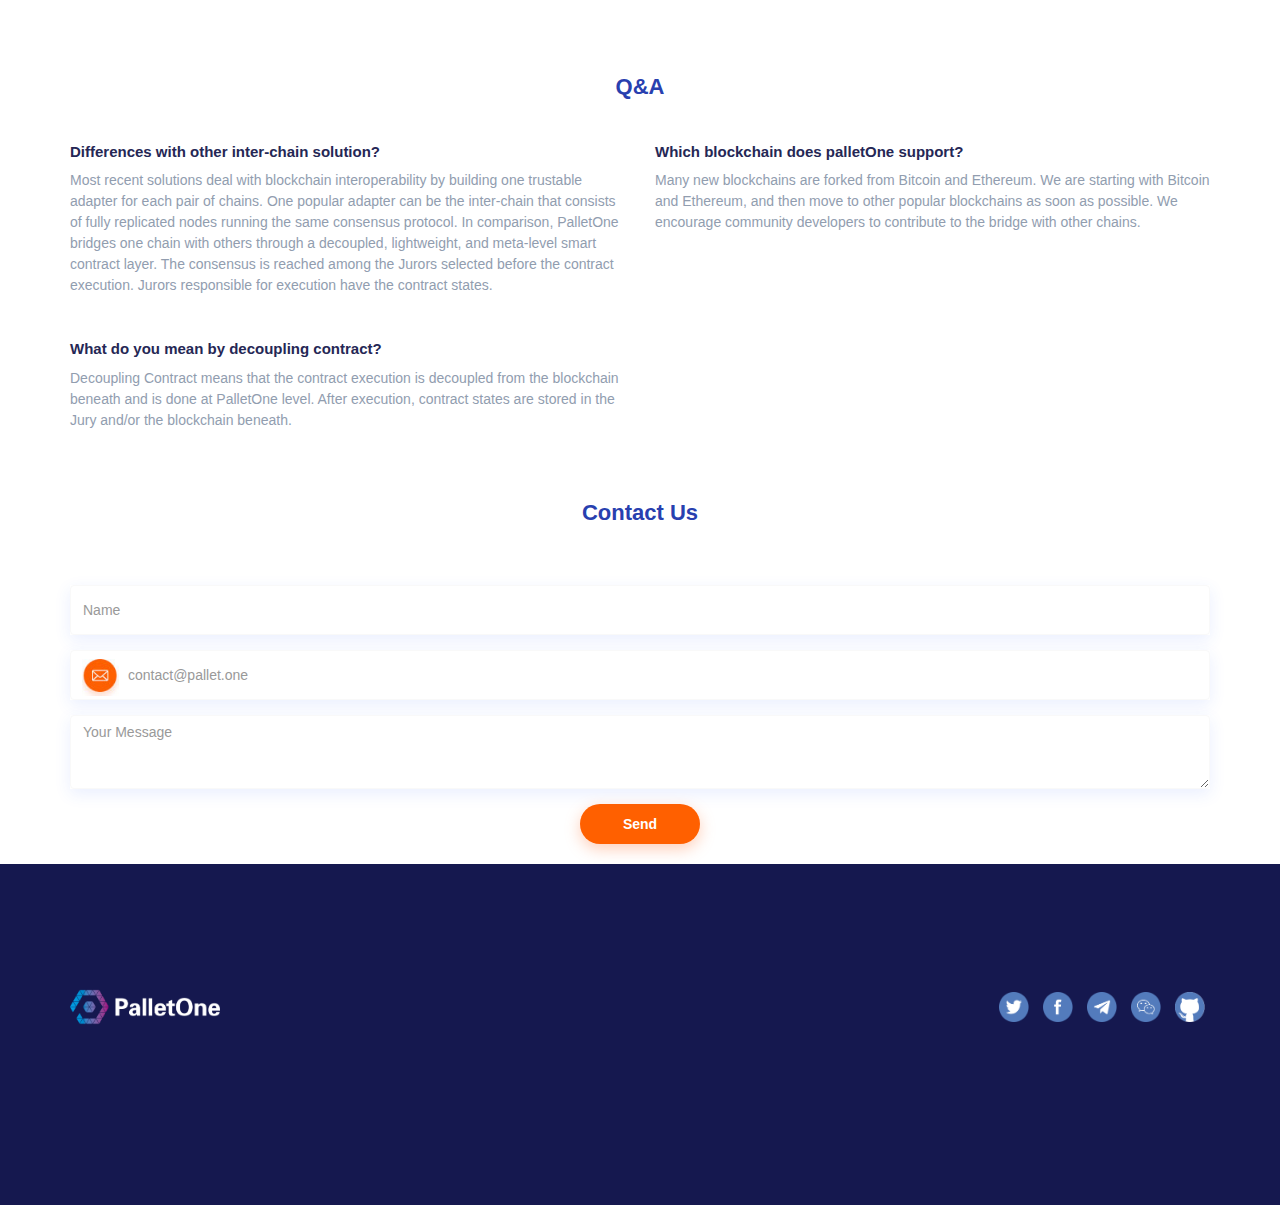
==== commit 3760c25b: "Update index.html" ====
--- a/wap/index.html
+++ b/wap/index.html
@@ -11,6 +11,23 @@
     <!--<link rel="icon" href="img/favicon.ico">-->
 
     <title>Palletone</title>
+    <style>
+        .form-group{
+            position: relative;
+        }
+        .form-group .sps{
+            position: absolute;
+            display: block;
+            width:auto;
+            height:74%;;
+            top:18%;
+            left:12px;
+        }
+        .form-group .sps img{
+            width: auto;
+            height:100%;
+        }
+    </style>
 
     <!-- Bootstrap core CSS -->
     <link href="css/bootstrap.min-1.css"  rel="stylesheet">
@@ -559,7 +576,7 @@
                         <input type="text" class="form-control inp-text" id="name" placeholder="Name">
                     </div>
                     <div class="form-group">
-                        <input type="text" class="form-control inp-text" id="" placeholder="Email">
+                        <span class="sps"><img src="../images/send_bg_ioc.jpg"></span><input type="text" class="form-control inp-text" id="" placeholder="contact@pallet.one" style="text-indent: 45px;">
                     </div>
                     <div class="form-group">
                         <textarea class="form-control inp-text" rows="3" placeholder="Your Message"></textarea>
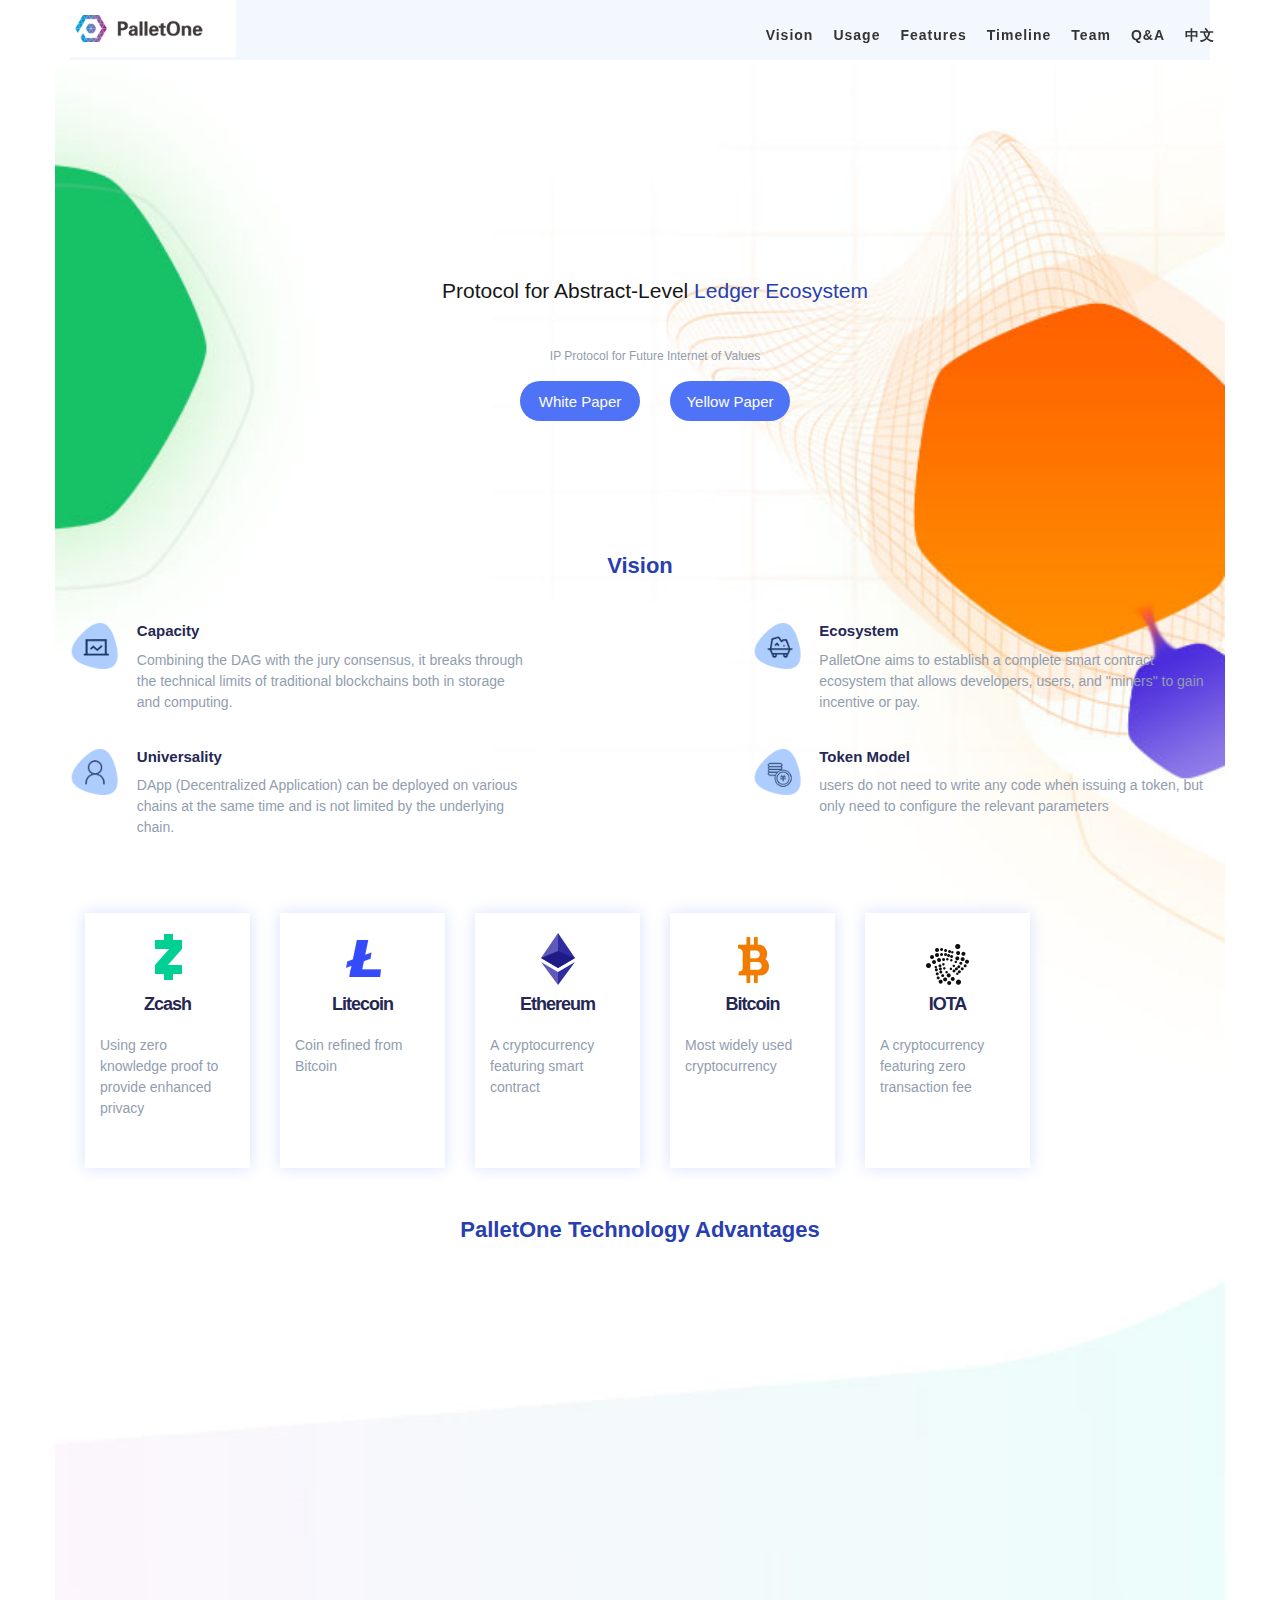
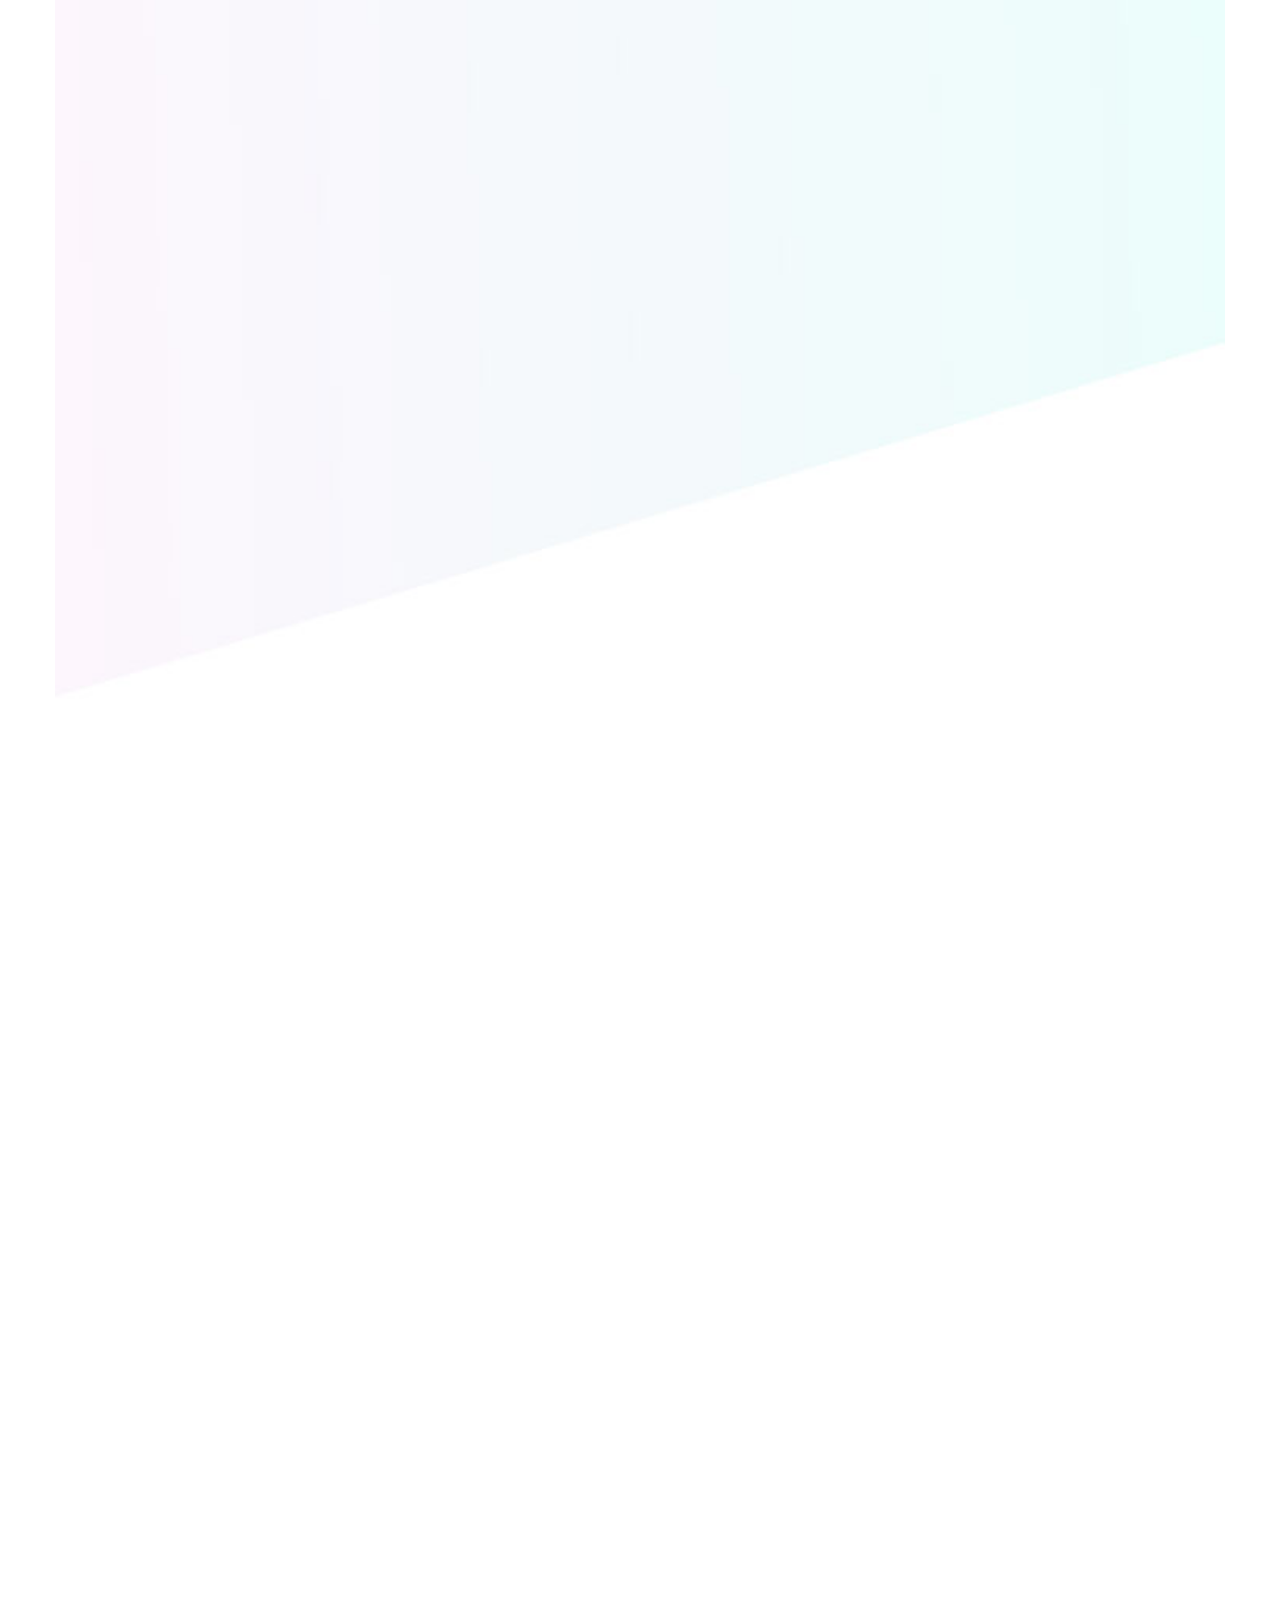
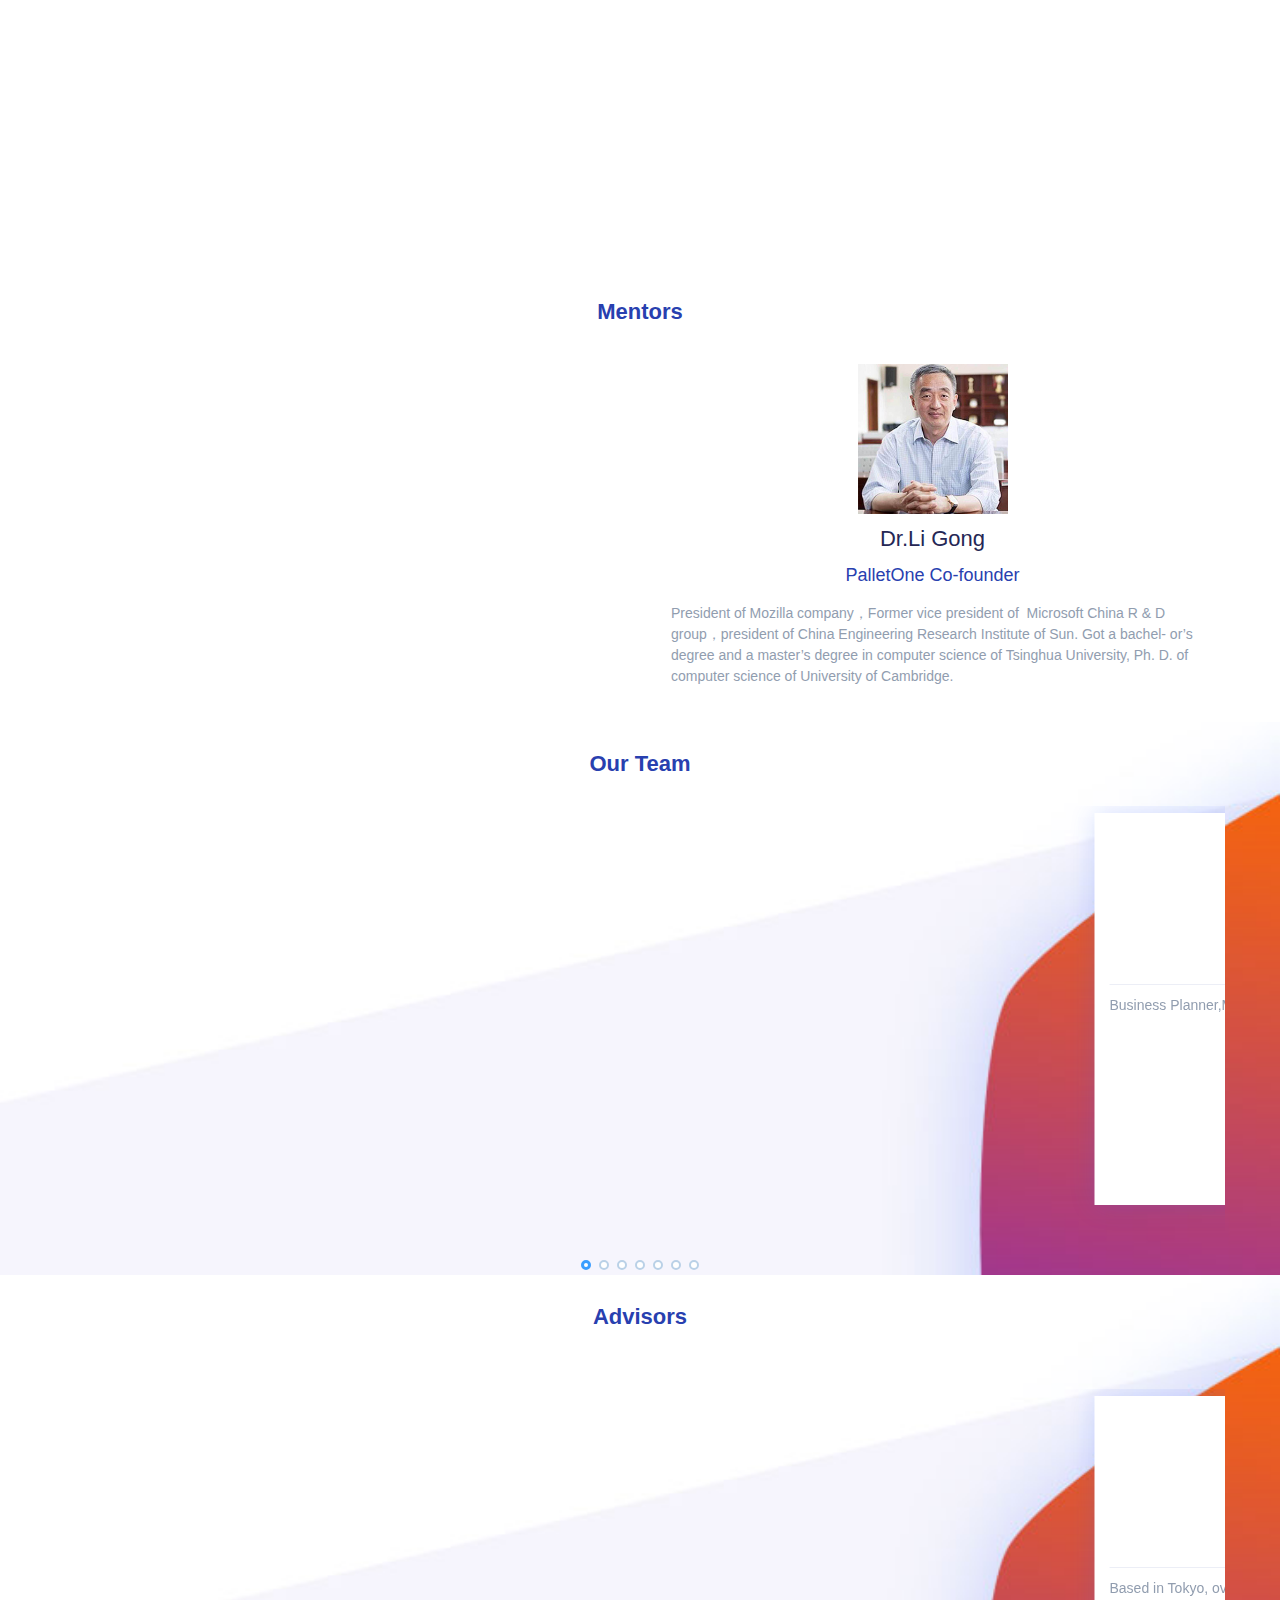
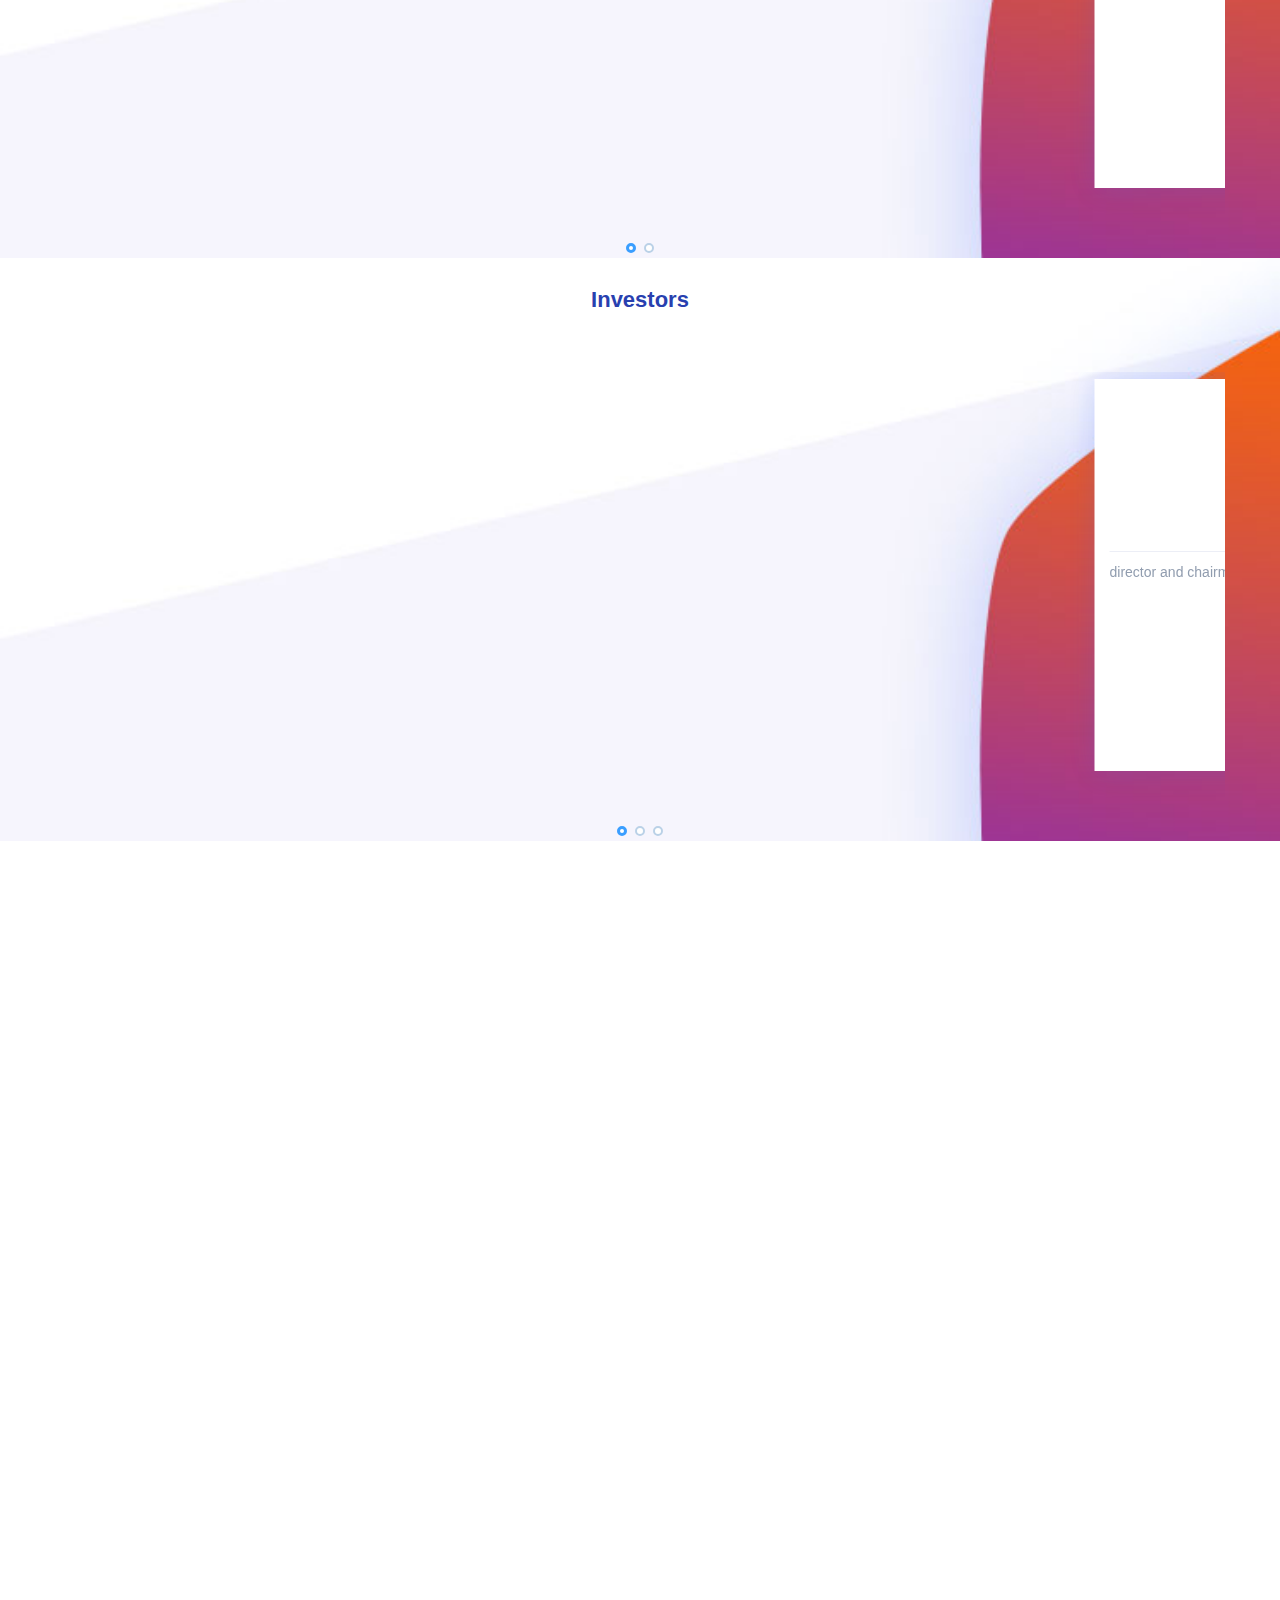
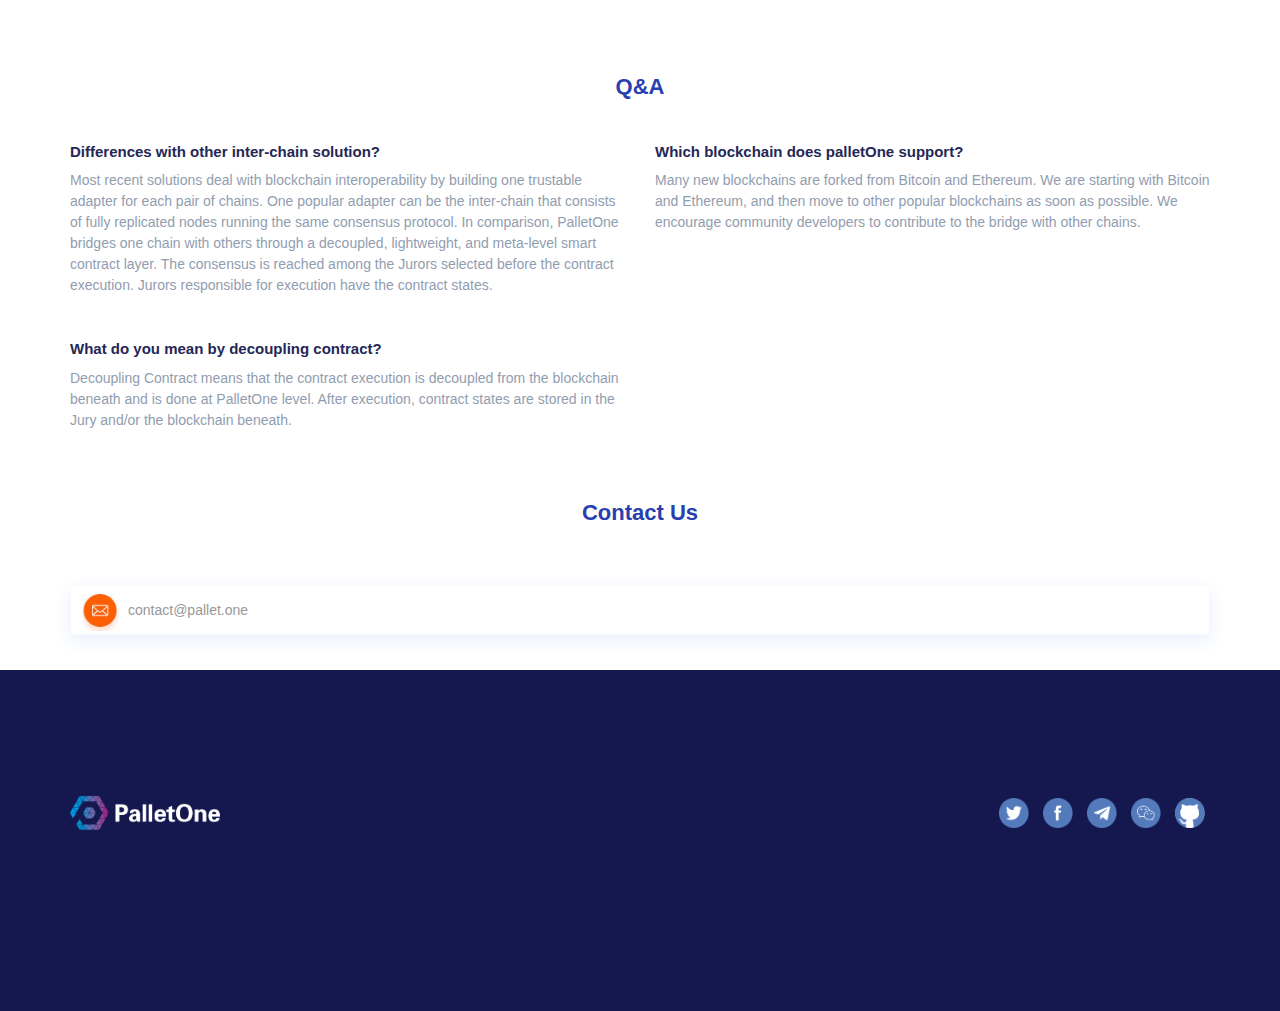
==== commit 7477db44: "Update index.html" ====
--- a/wap/index.html
+++ b/wap/index.html
@@ -572,16 +572,16 @@
         <div class="row">
             <div class="col-lg-12">
                 <form role="form">
-                    <div class="form-group">
+                    <!--<div class="form-group">
                         <input type="text" class="form-control inp-text" id="name" placeholder="Name">
-                    </div>
+                    </div>-->
                     <div class="form-group">
                         <span class="sps"><img src="../images/send_bg_ioc.jpg"></span><input type="text" class="form-control inp-text" id="" placeholder="contact@pallet.one" style="text-indent: 45px;">
                     </div>
-                    <div class="form-group">
+                   <!-- <div class="form-group">
                         <textarea class="form-control inp-text" rows="3" placeholder="Your Message"></textarea>
                     </div>
-                    <button type="submit" class="btn  btn-sign">Send</button>
+                    <button type="submit" class="btn  btn-sign">Send</button>-->
                 </form>
             </div>
         </div>
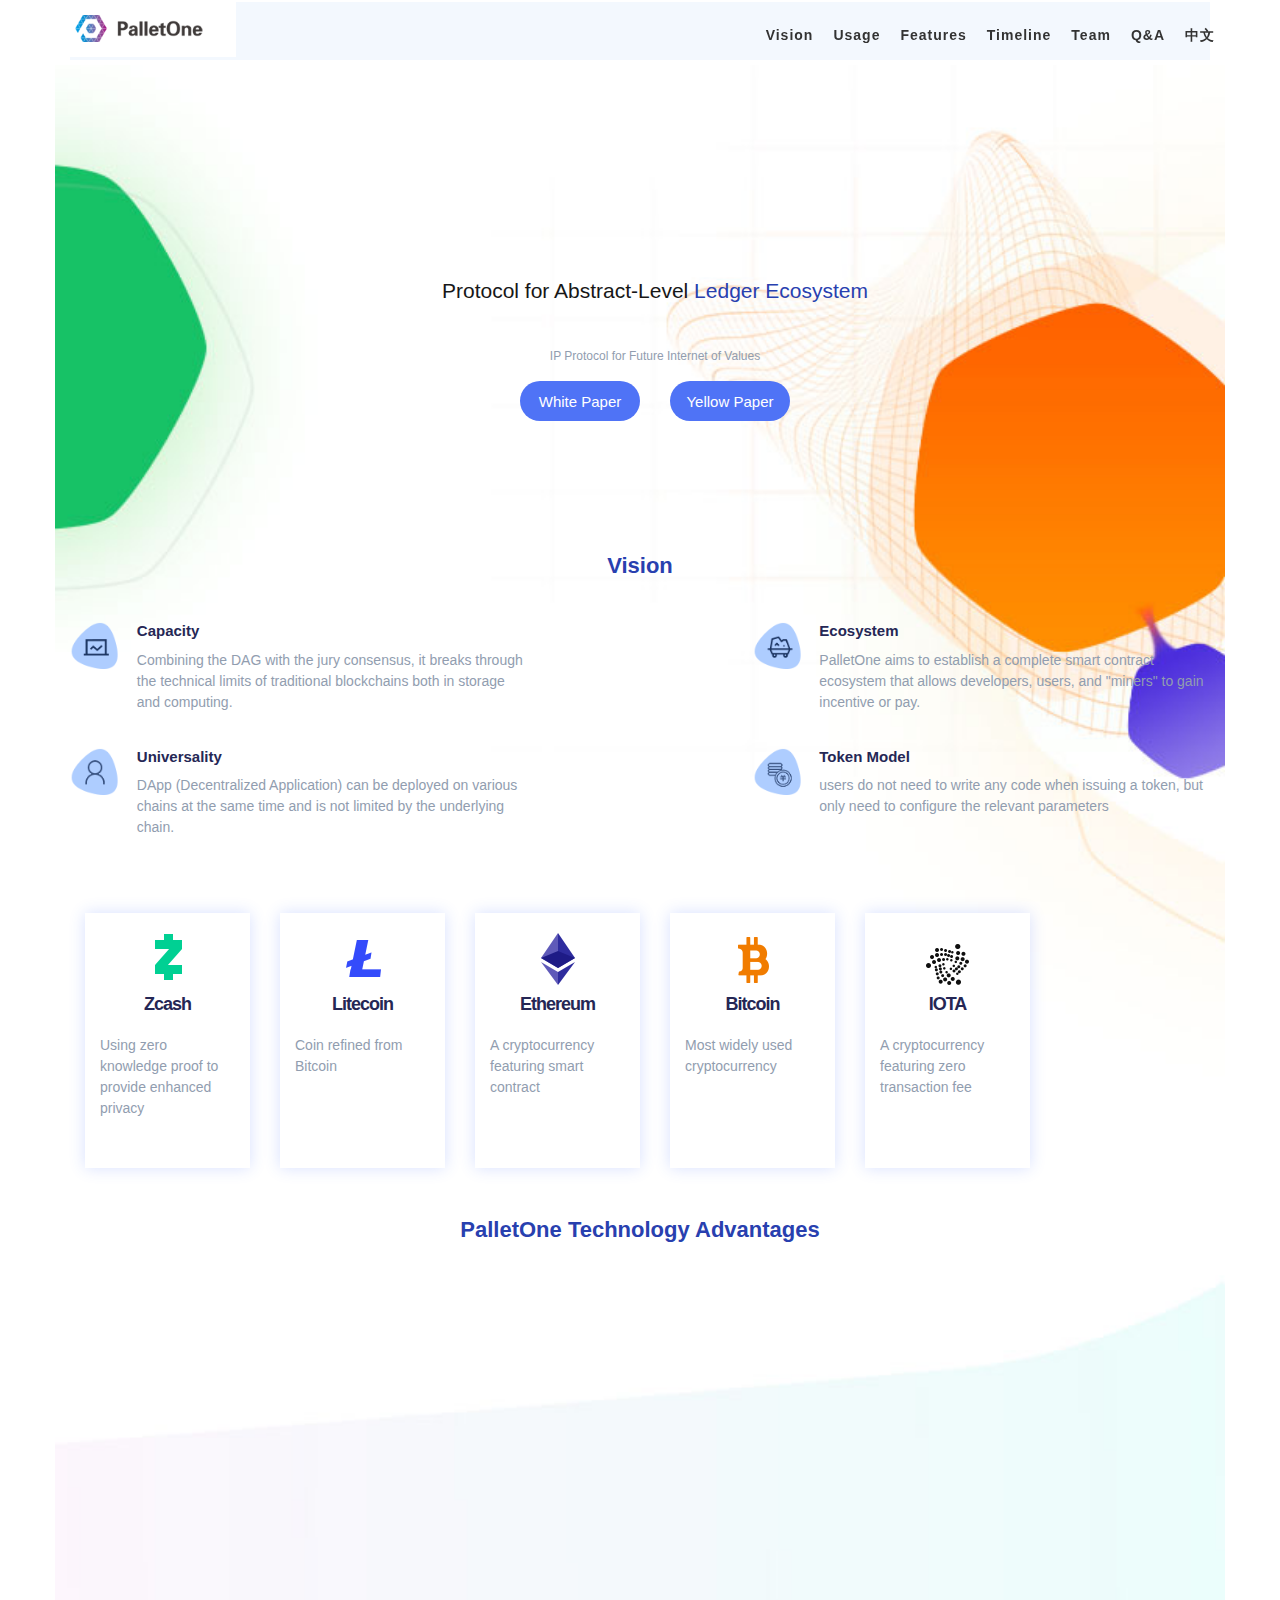
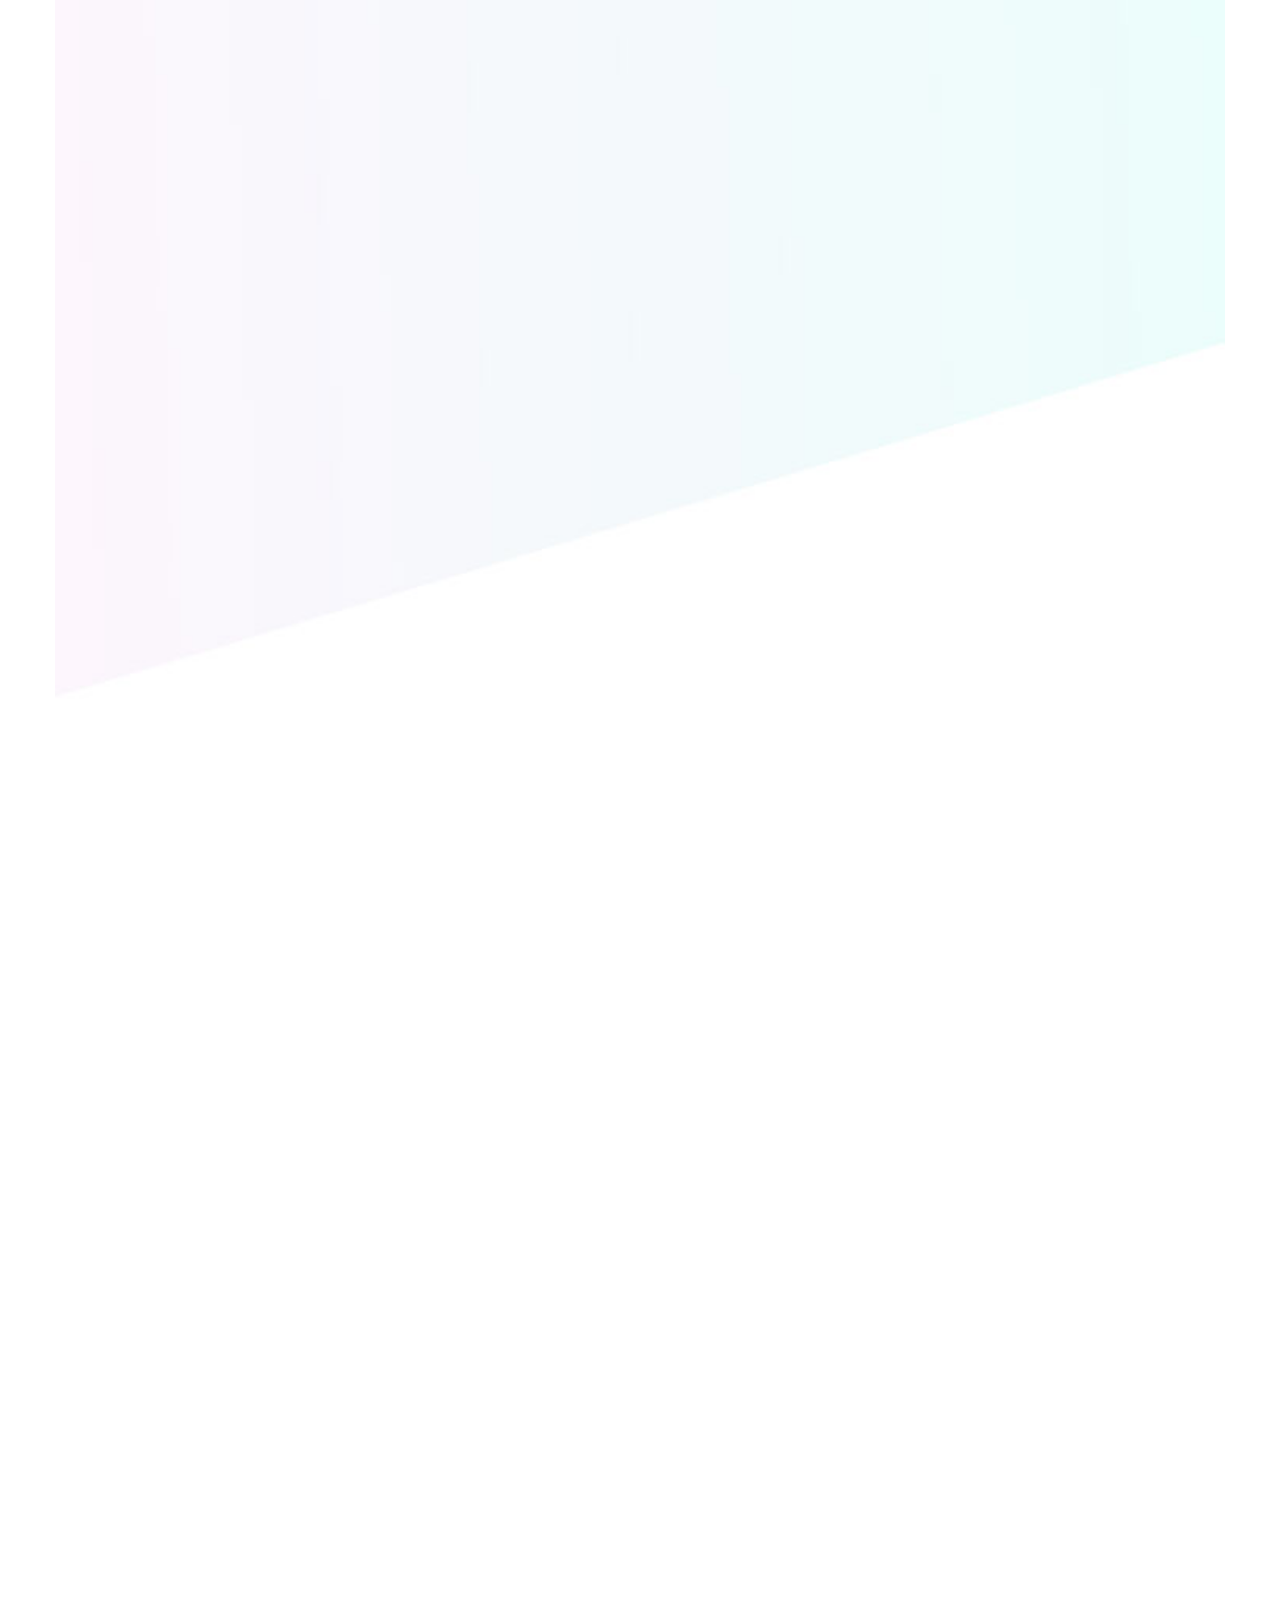
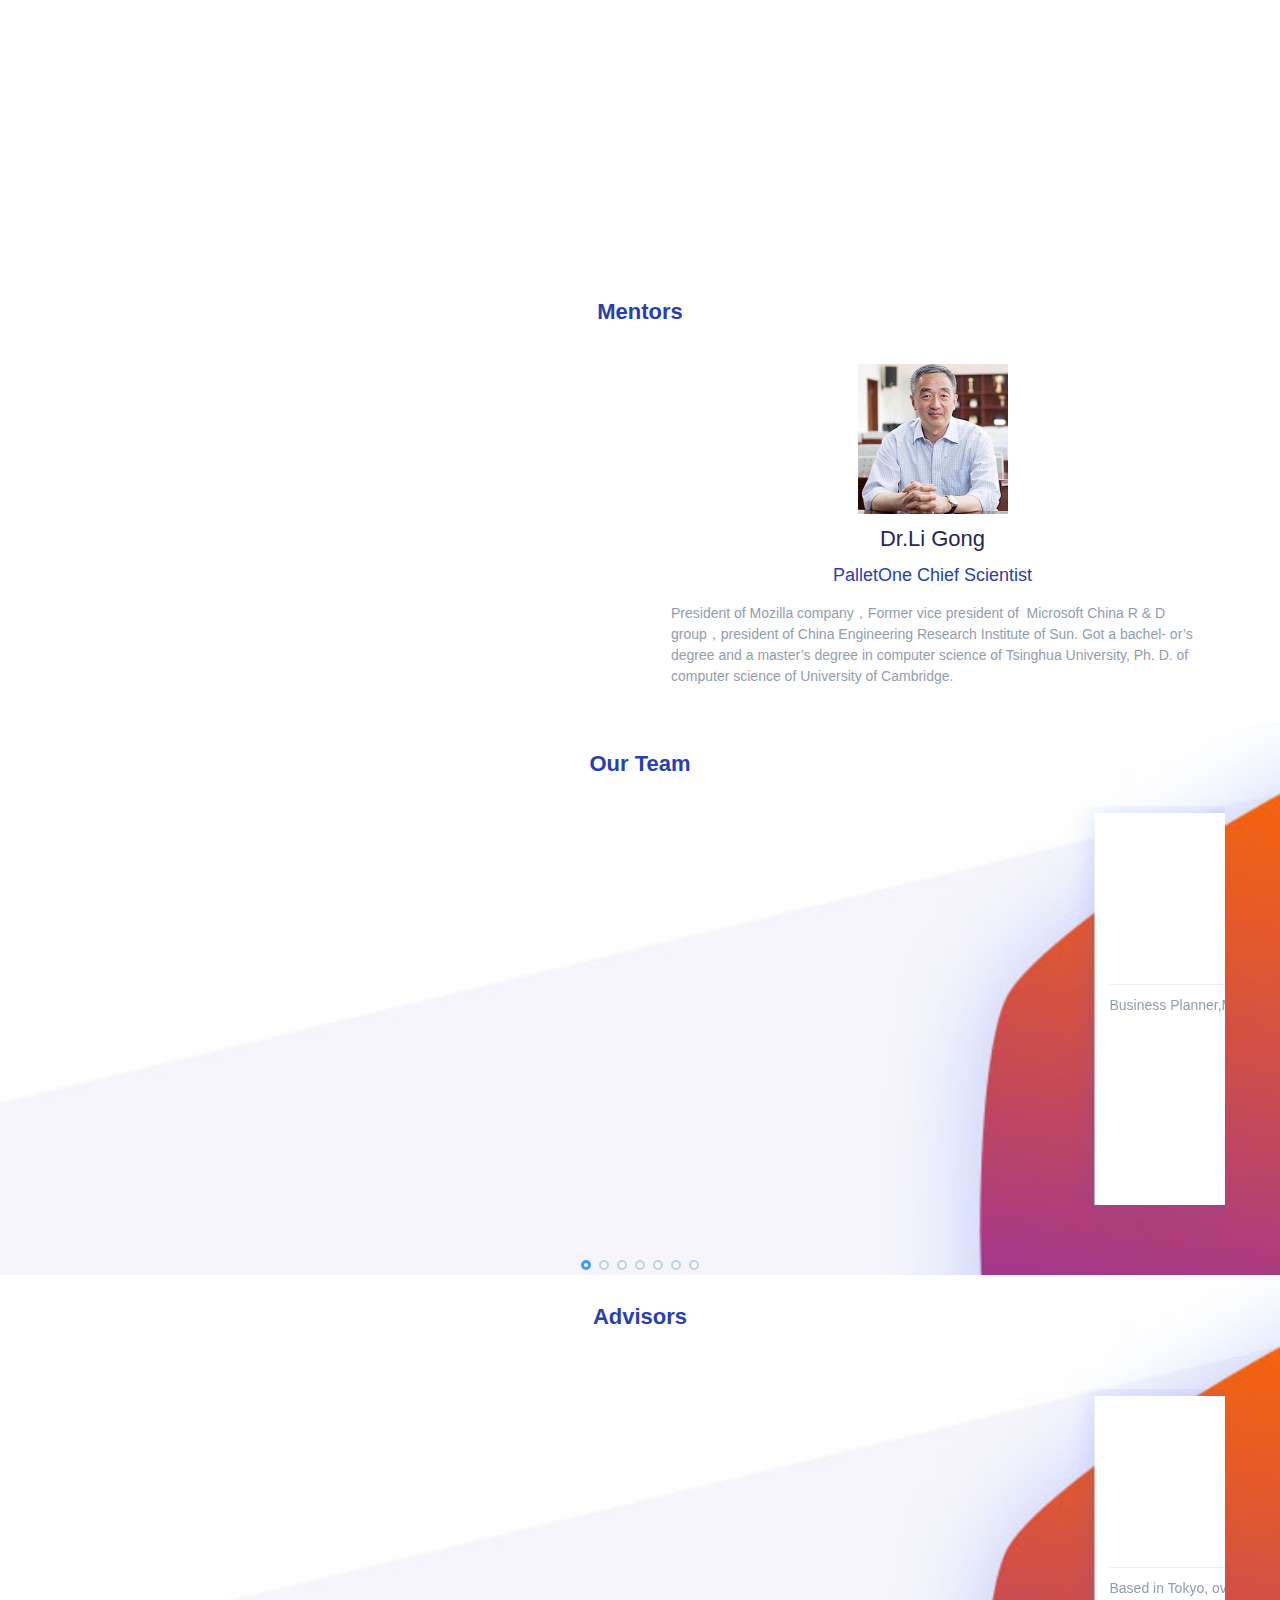
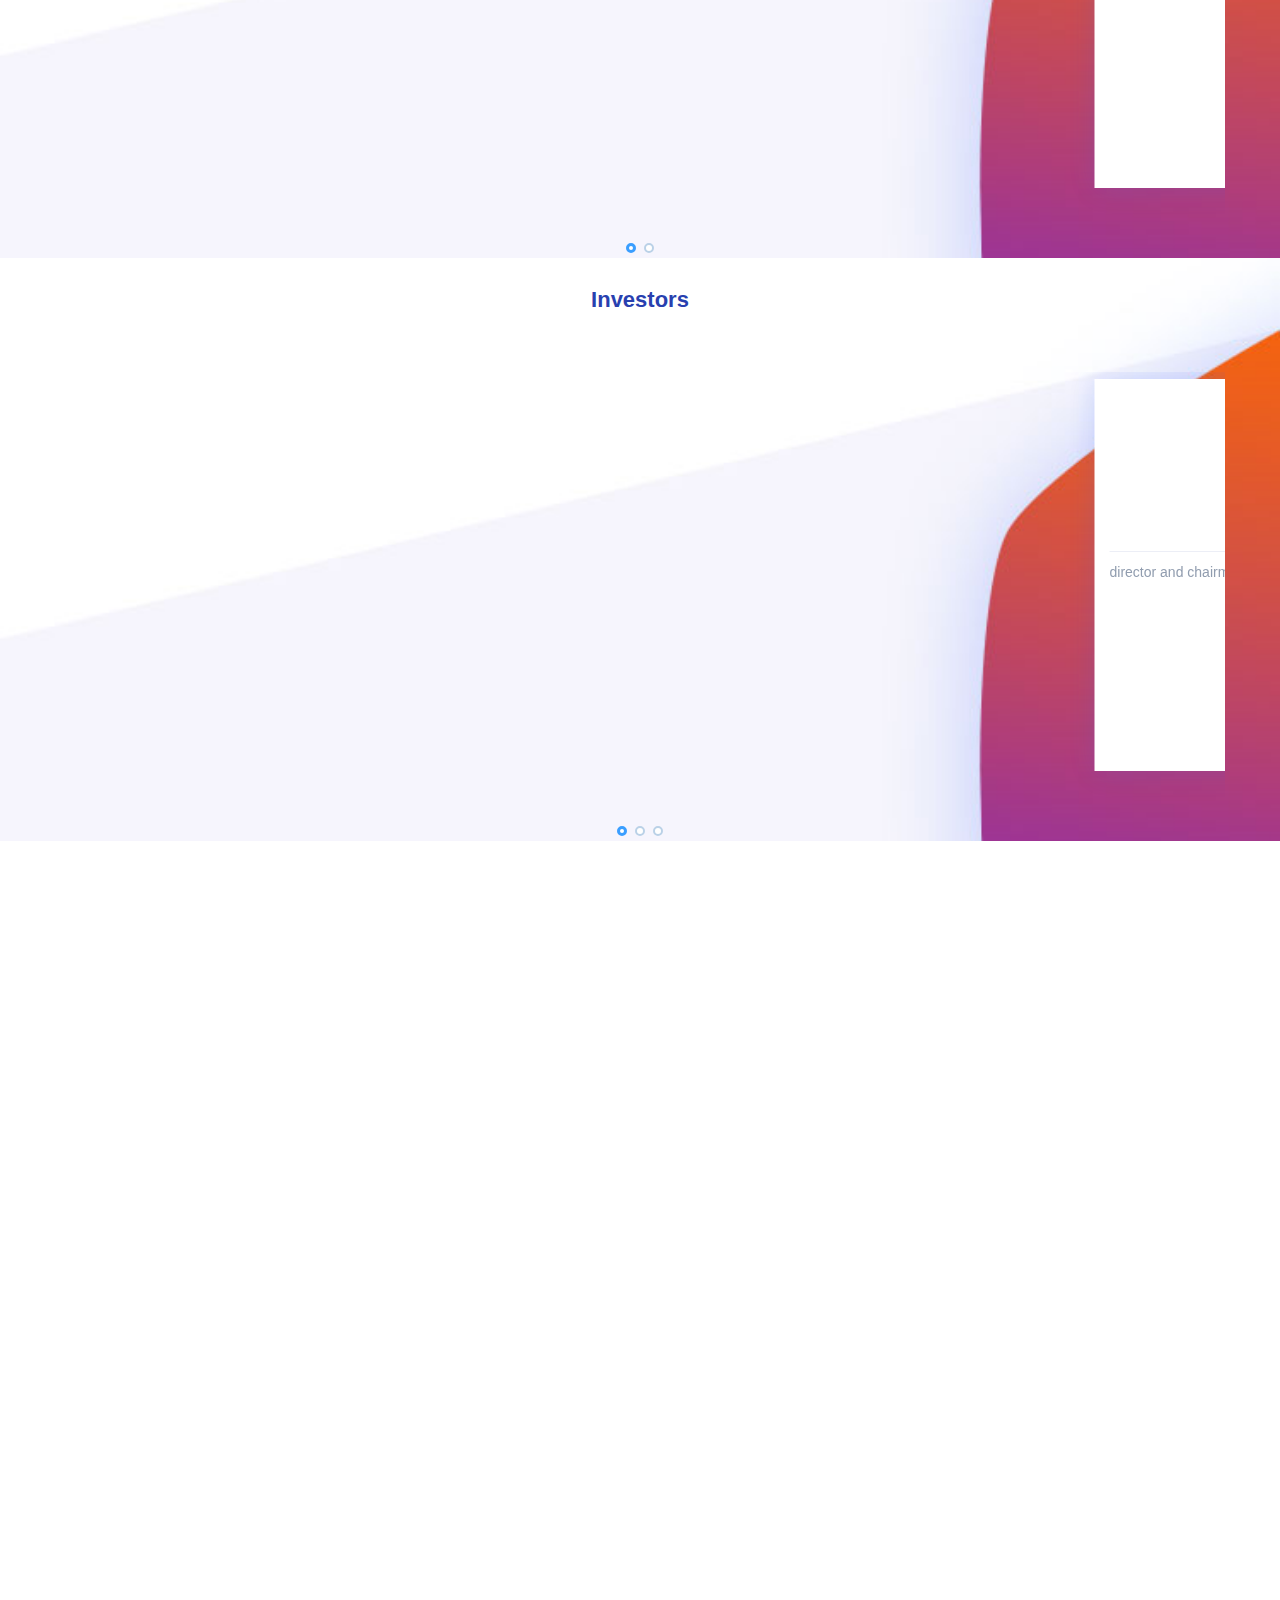
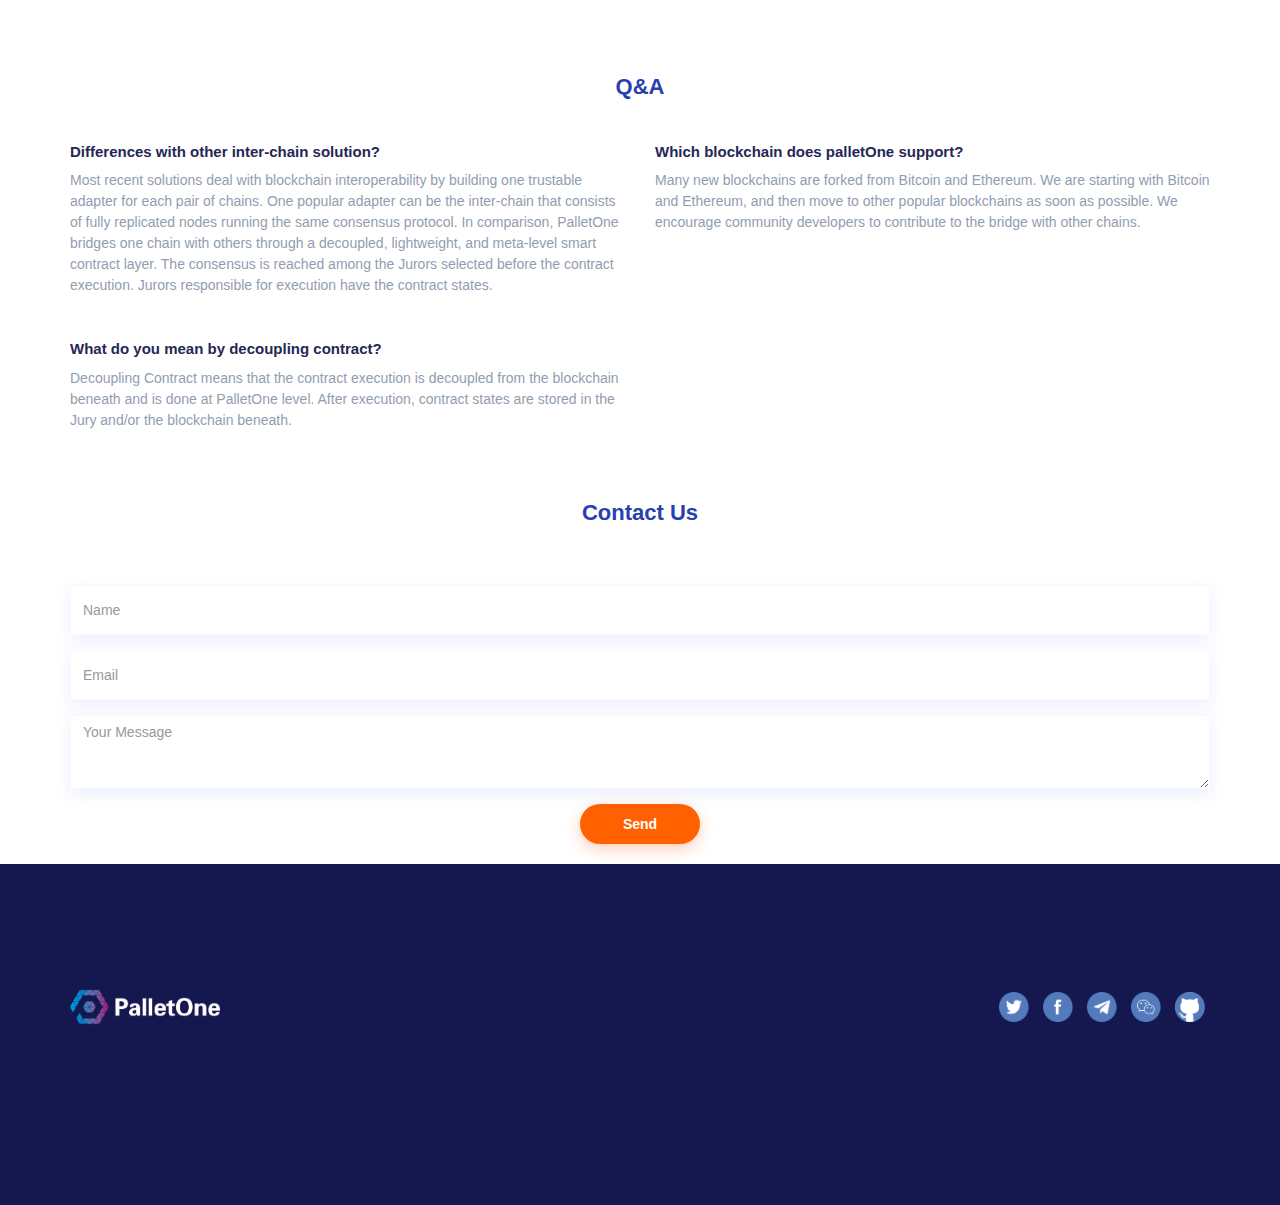
==== commit 56473967: "Update Wap files" ====
--- a/wap/index.html
+++ b/wap/index.html
@@ -243,7 +243,7 @@
                             </li>
                             <li>
                             	<h2>2018 Mar</h2>
-                                <p>Release PalletOne White Pa-per</p>
+                                <p>Release PalletOne White Paper</p>
                                 <img src="images/icon_b.png">
                                 <img class="arrow" src="images/arrow-right.png">
                             </li>
@@ -271,7 +271,7 @@
                     	<ul>
                         	<li>
                             	<h2>2016 Apr</h2>
-                                <p>Release illustration about vC-hain</p>
+                                <p>Release illustration about vChain</p>
                                 <img src="images/icon_g.png">
                                 <img class="arrow" src="images/arrow-left.png">
                             </li>
@@ -295,13 +295,13 @@
                             </li>
                             <li>
                             	<h2>2018 May</h2>
-                                <p>Release PalletOne Yellow P-aper</p>
+                                <p>Release PalletOne Yellow Paper</p>
                                 <img src="images/icon_b.png">
                                 <img class="arrow" src="images/arrow-left.png">
                             </li>
                             <li>
                             	<h2>2018 Q3</h2>
-                                <p>Publish Bitcoin-supported Pa-lletOne Protocol</p>
+                                <p>Publish Bitcoin-supported PalletOne Protocol</p>
                                 <img src="images/icon_b.png">
                                 <img class="arrow" src="images/arrow-left.png">
                             </li>
@@ -341,7 +341,7 @@
             </div>
             <div class="col-sm-6" style="background:url(images/ligong.png) no-repeat center top; background-size:150px auto;padding-top:195px;">
                 <div class="team-member text-right">
-                    <h4 class="text-center">Dr.Li Gong<br><span class="blue-txt">PalletOne Co-founder</span></h4>
+                    <h4 class="text-center">Dr.Li Gong<br><span class="blue-txt">PalletOne Chief Scientist</span></h4>
                     
                     <p class="text-left"   style="padding:10px 1px 10px">President of Mozilla company，Former 
 vice president of  Microsoft China R & D 
@@ -366,17 +366,17 @@
                     <div class="team-member">
                         <img src="images/zhu.png"  class="img-responsive img-circle img-small" alt="">
                         <h4>Peijiang Zhu<br><span class="blue-txt">Co-Founder of PalletOne
-    communty</span></h4>
+    community</span></h4>
                         
                         <p class="text-left">Secretary General of Z-Park Blockchain Industry Alliance
-    Engaged in network，video as well as  blockchain technology  research for years. </p>
+    Engaged in network，video as well as  blockchain technology  research for years.Expert at underlying blockchain technology , consensus algorithm ,token economy ecosystem. </p>
                     </div>
                 </div>
                 <div class="col-sm-4 swiper-slide">
                     <div class="team-member">
                         <img src="images/jones.png"  class="img-responsive img-circle img-small" alt="">
                         <h4>Matthew Jones<br><span class="blue-txt">Co-Founder of PalletOne
-    communty</span></h4>
+    community</span></h4>
                         
                         <p class="text-left">Business Planner,MICROSOFT
     Acquired master degaree from the university of Texas at Austin. </p>
@@ -385,7 +385,7 @@
                 <div class="col-sm-4 wow fadeInRight swiper-slide">
                     <div class="team-member">
                         <img src="images/chenzhenguo.png"  class="img-responsive img-circle img-small" alt="">
-                        <h4>Kenneth Chen<br><span class="blue-txt">Co-Founder of PalletOne</span></h4>
+                        <h4>Kenneth Chen<br><span class="blue-txt">Co-Founder of PalletOne Community</span></h4>
                         
                         <p class="text-left">Co-Founder & CTO of GenieNRM
     Chief Strategy officer of TelTel
@@ -403,15 +403,15 @@
                 <div class="col-sm-4 wow fadeInLeft swiper-slide">
                     <div class="team-member">
                         <img src="images/liujian.png"  class="img-responsive img-circle img-small" alt="">
-                        <h4>Dr.Jian Liu<br><span class="blue-txt">The doctor of National University of Defense Technology </span></h4>
-						<p class="text-left"> Engaged in the development and research of operating system, distributed computing, supercomputer and so on for years </p>
+                        <h4>Dr.Jian Liu<br><span class="blue-txt">Specialist of PalletOne</span></h4>
+						<p class="text-left"> The doctor of National University of Defense Technology.Engaged in the development and research of operating system, distributed computing, supercomputer and so on for years </p>
 
                     </div>
                 </div>
                 <div class="col-sm-4 wow fadeInLeft swiper-slide">
                     <div class="team-member">
                         <img src="images/zengyi.png"  class="img-responsive img-circle img-small" alt="">
-                        <h4>YiZeng<br><span class="blue-txt">Architect</span></h4>
+                        <h4>YiZeng<br><span class="blue-txt">PalletOne Architect</span></h4>
                         
                         <p class="text-left">Database expert, author of "SQL Server database technical handbook",work and research in database application, data warehouse, big data and blockchain technology. developed on Fabric.</p>
                     </div>
@@ -419,8 +419,8 @@
                 <div class="col-sm-4 wow fadeInLeft swiper-slide">
                     <div class="team-member">
                         <img src="images/wangcuicui.png"  class="img-responsive img-circle img-small" alt="">
-                        <h4>CuicuiWang<br><span class="blue-txt">M.A. of Beijing University of Posts and Telecommunications</span></h4>
-						<p class="text-left">Worked in Baidu and subordinate research institution of certain state management department. Engaged in research of network security, network traffic analysis as well as blockchain technology and published more than ten related papers and patents. </p>
+                        <h4>CuicuiWang<br><span class="blue-txt">PalletOne Architect</span></h4>
+						<p class="text-left">M.A. of Beijing University of Posts and Telecommunications,worked in Baidu and subordinate research institution of certain state management department. Expert at research of network security, network traffic analysis as well as blockchain technology. </p>
                     </div>
                 </div>
                 </div>
@@ -513,7 +513,7 @@
         <div class="row">
             <div class="col-lg-12 text-center wow zoomIn">
                 <h1 class="g-title">
-                   Singer Capital<br>
+                   Investment Funds<br>
                 </h1>
                 <div class="testimonials-text">
                     <img src="images/funds.png">
@@ -572,16 +572,16 @@
         <div class="row">
             <div class="col-lg-12">
                 <form role="form">
-                    <!--<div class="form-group">
+                    <div class="form-group">
                         <input type="text" class="form-control inp-text" id="name" placeholder="Name">
-                    </div>-->
+                    </div>
                     <div class="form-group">
-                        <span class="sps"><img src="../images/send_bg_ioc.jpg"></span><input type="text" class="form-control inp-text" id="" placeholder="contact@pallet.one" style="text-indent: 45px;">
-                    </div>
-                   <!-- <div class="form-group">
+                        <input type="text" class="form-control inp-text" id="" placeholder="Email">
+                    </div>
+                    <div class="form-group">
                         <textarea class="form-control inp-text" rows="3" placeholder="Your Message"></textarea>
                     </div>
-                    <button type="submit" class="btn  btn-sign">Send</button>-->
+                    <button type="submit" class="btn  btn-sign">Send</button>
                 </form>
             </div>
         </div>
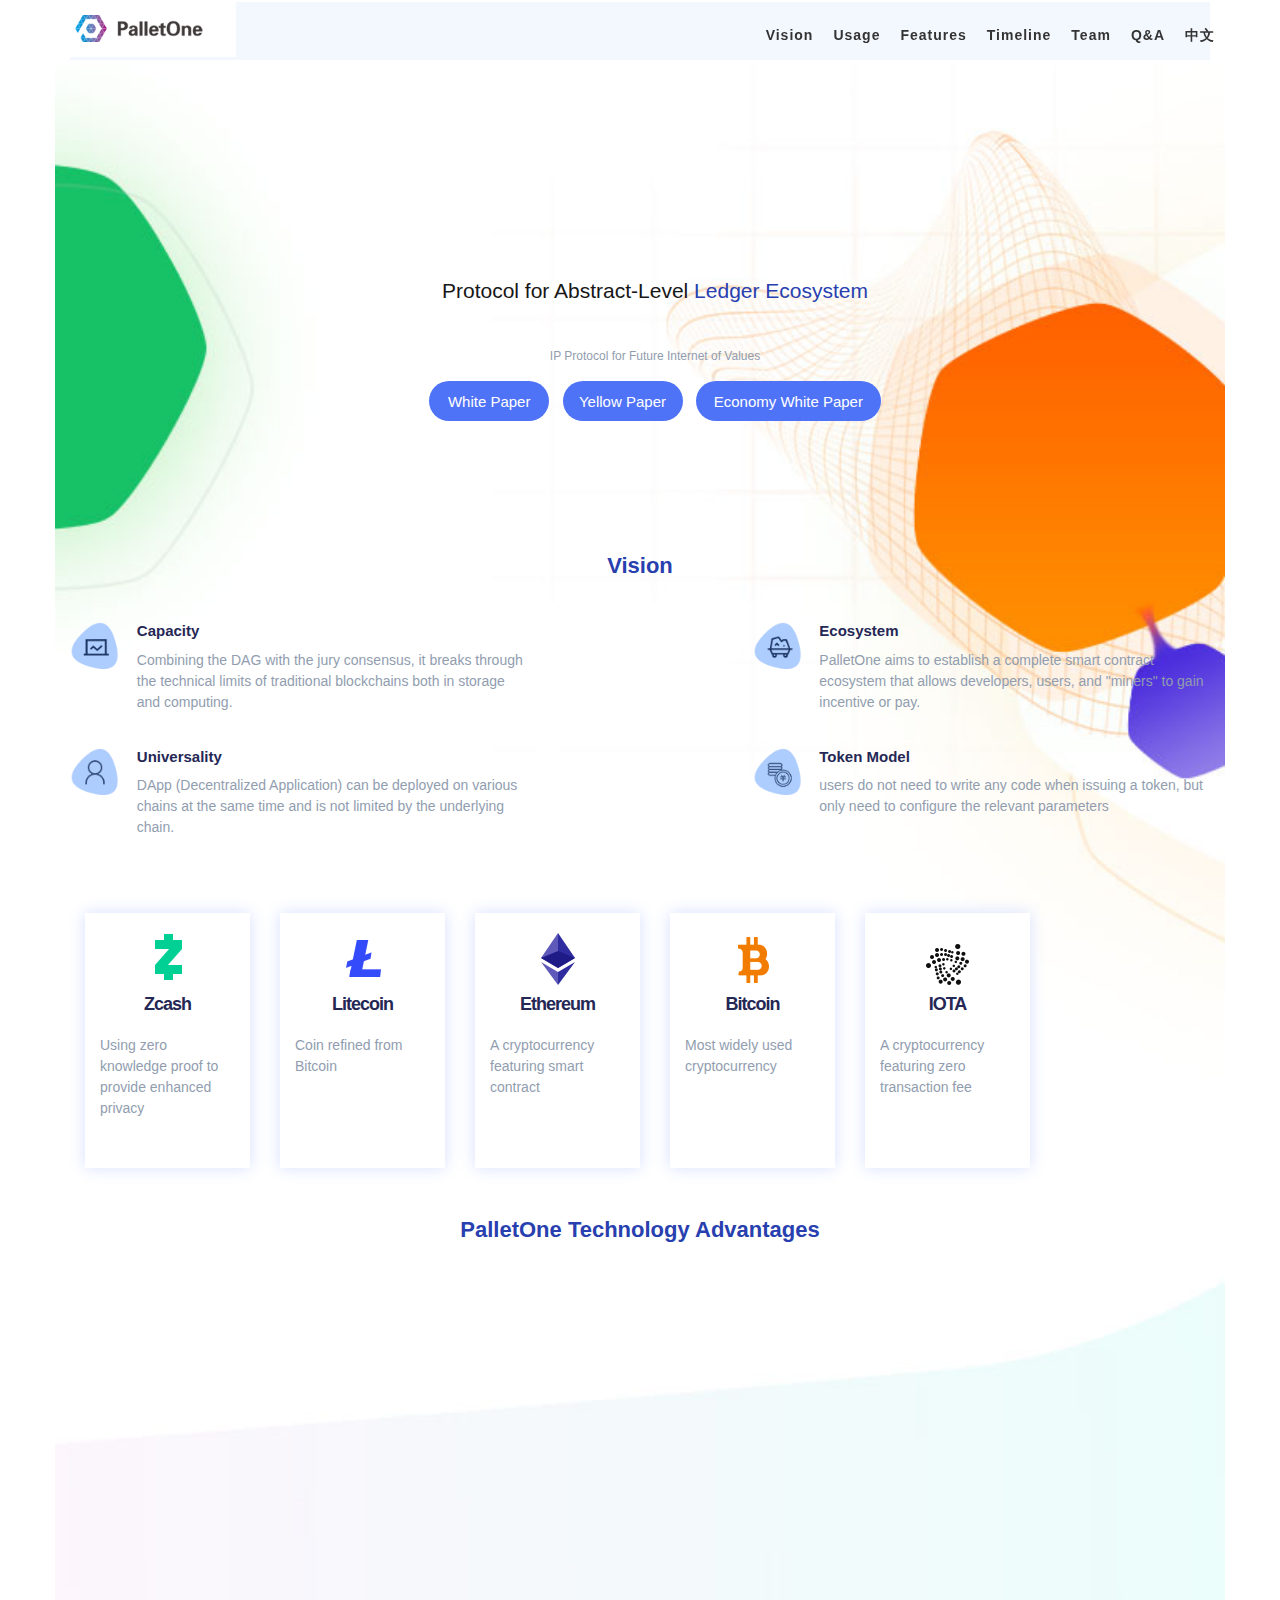
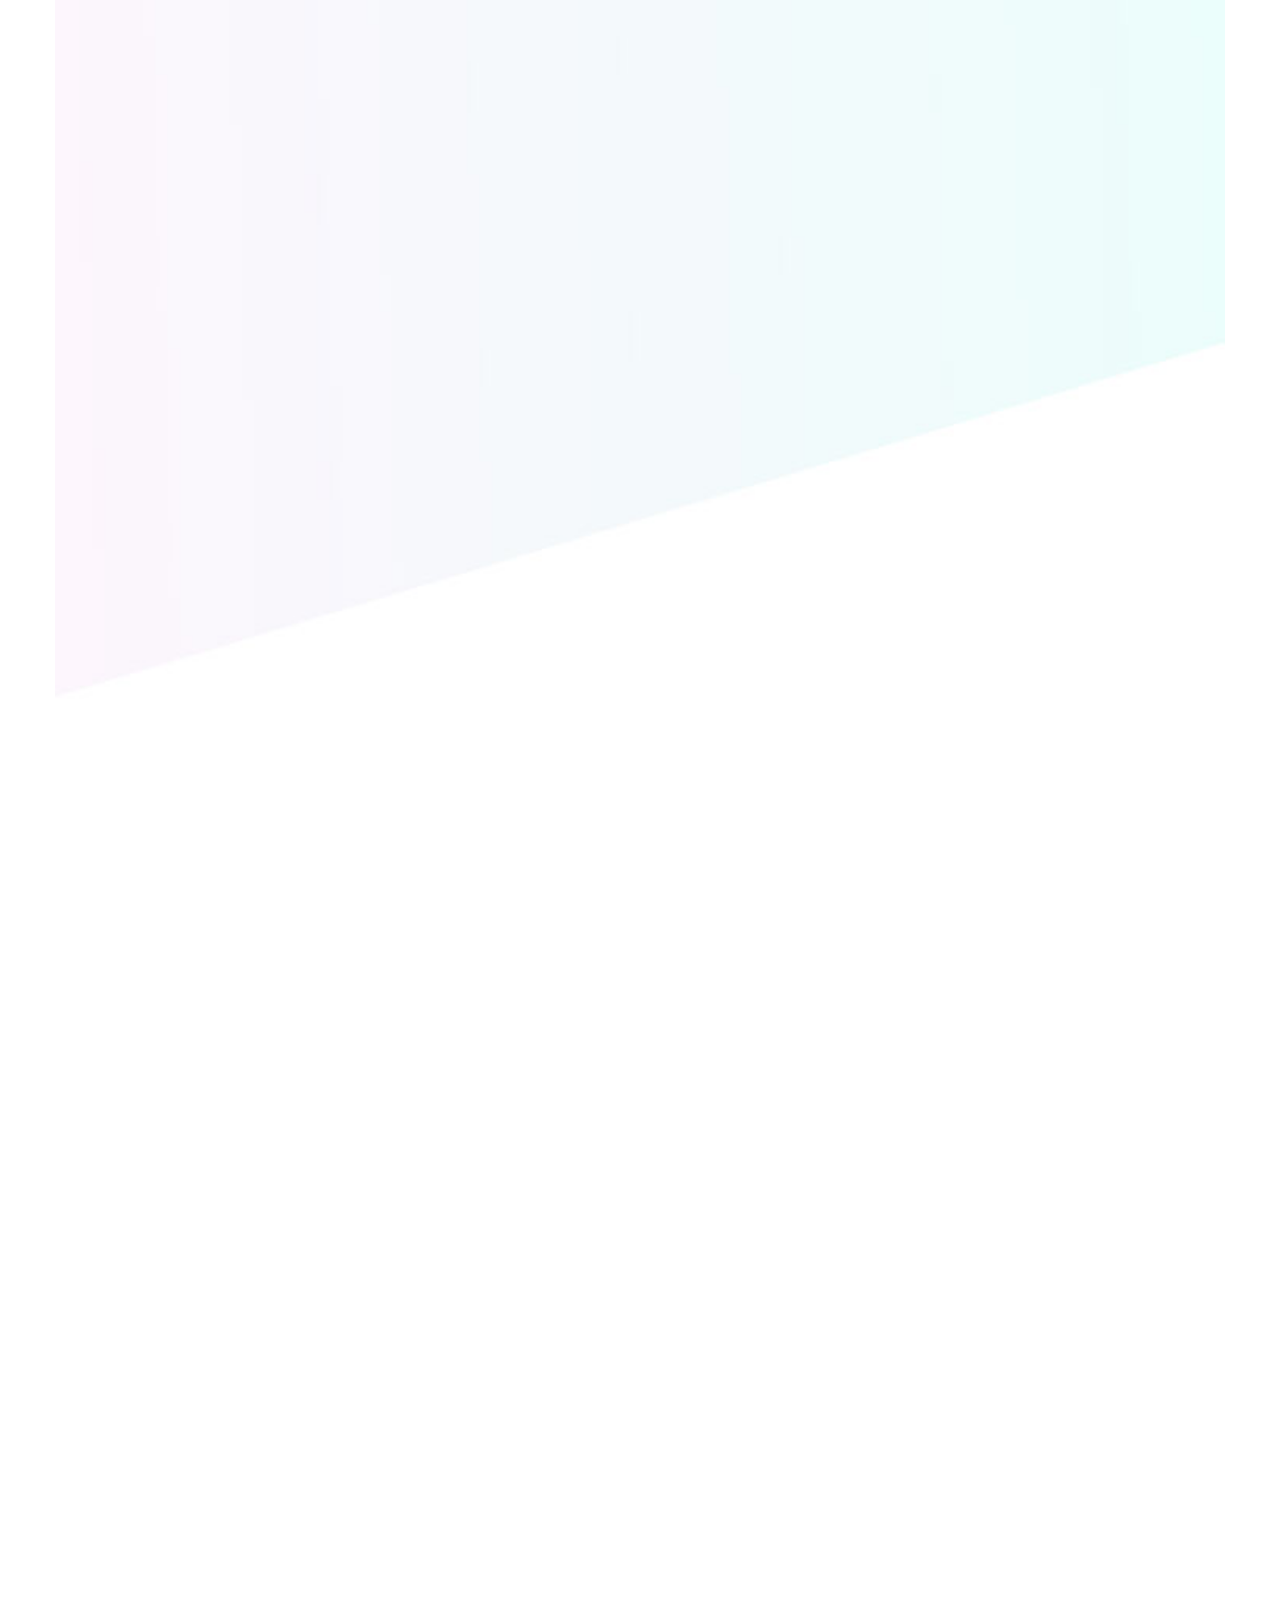
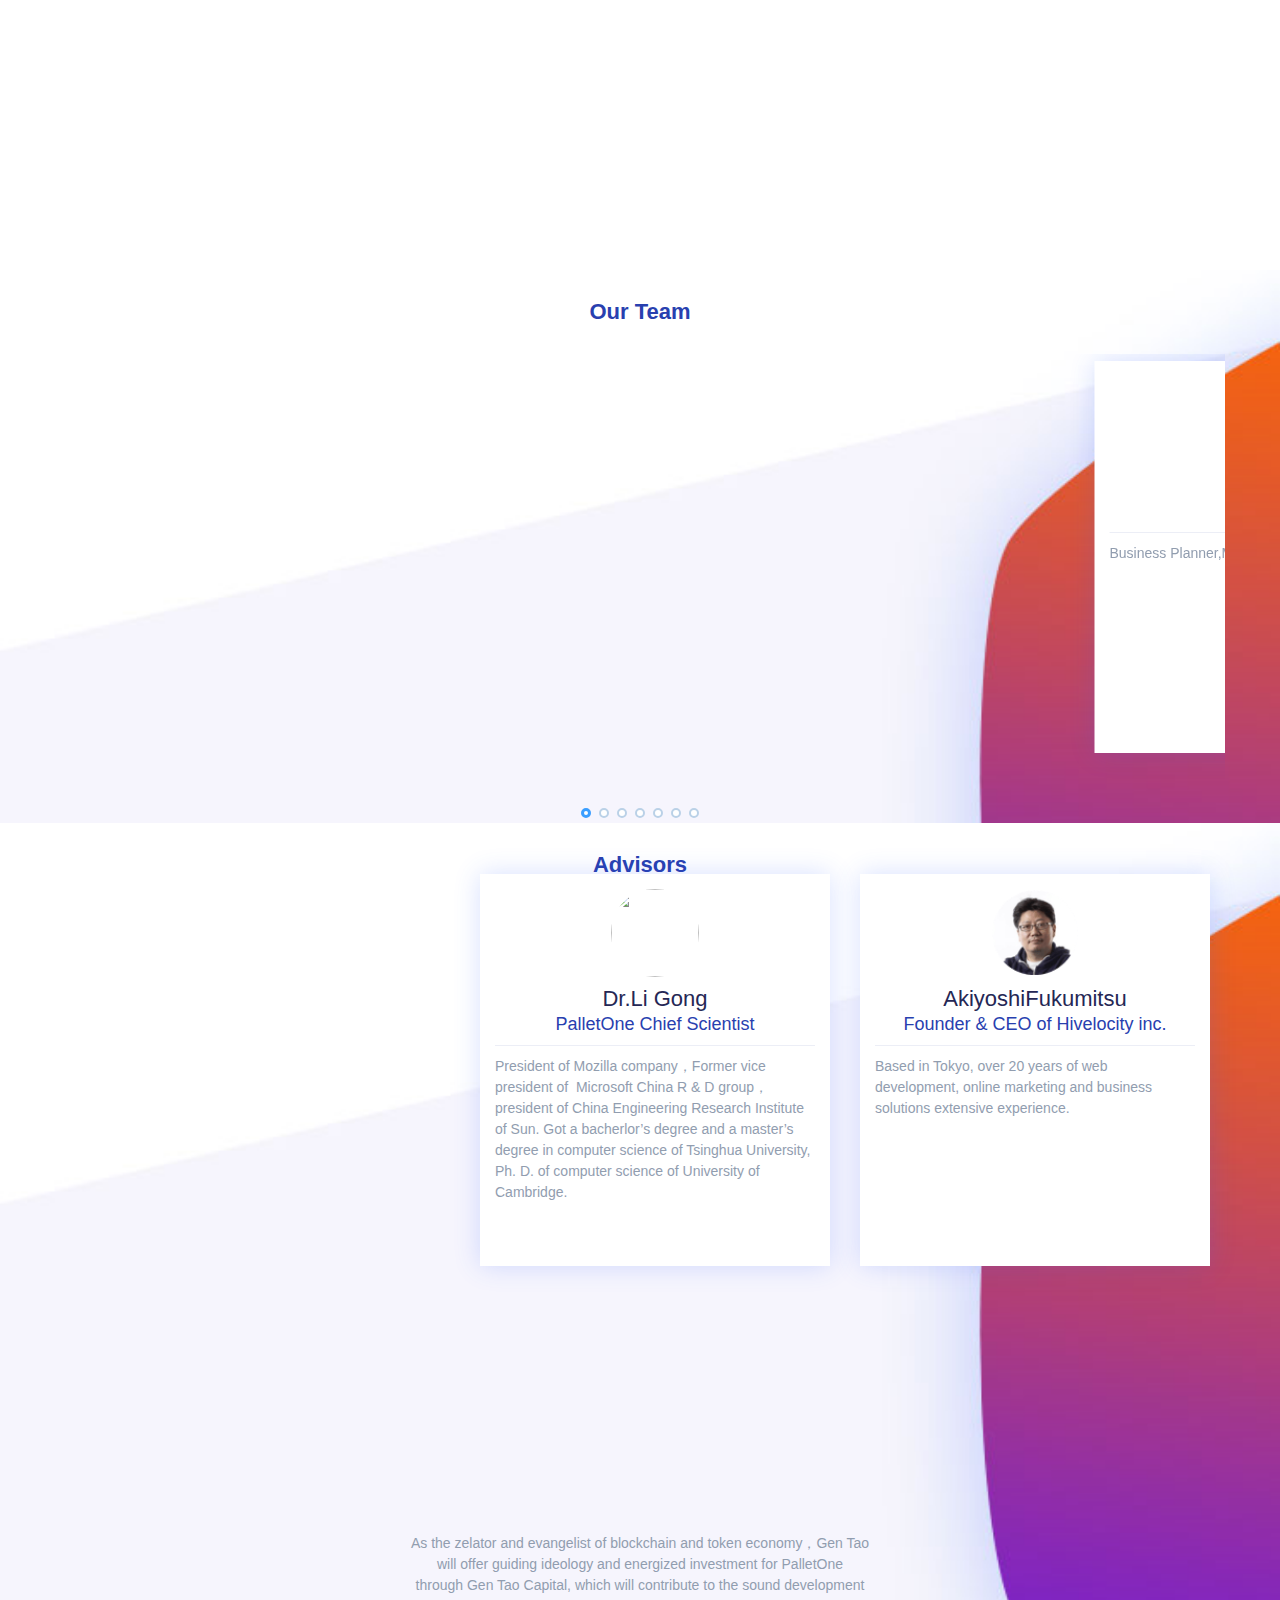
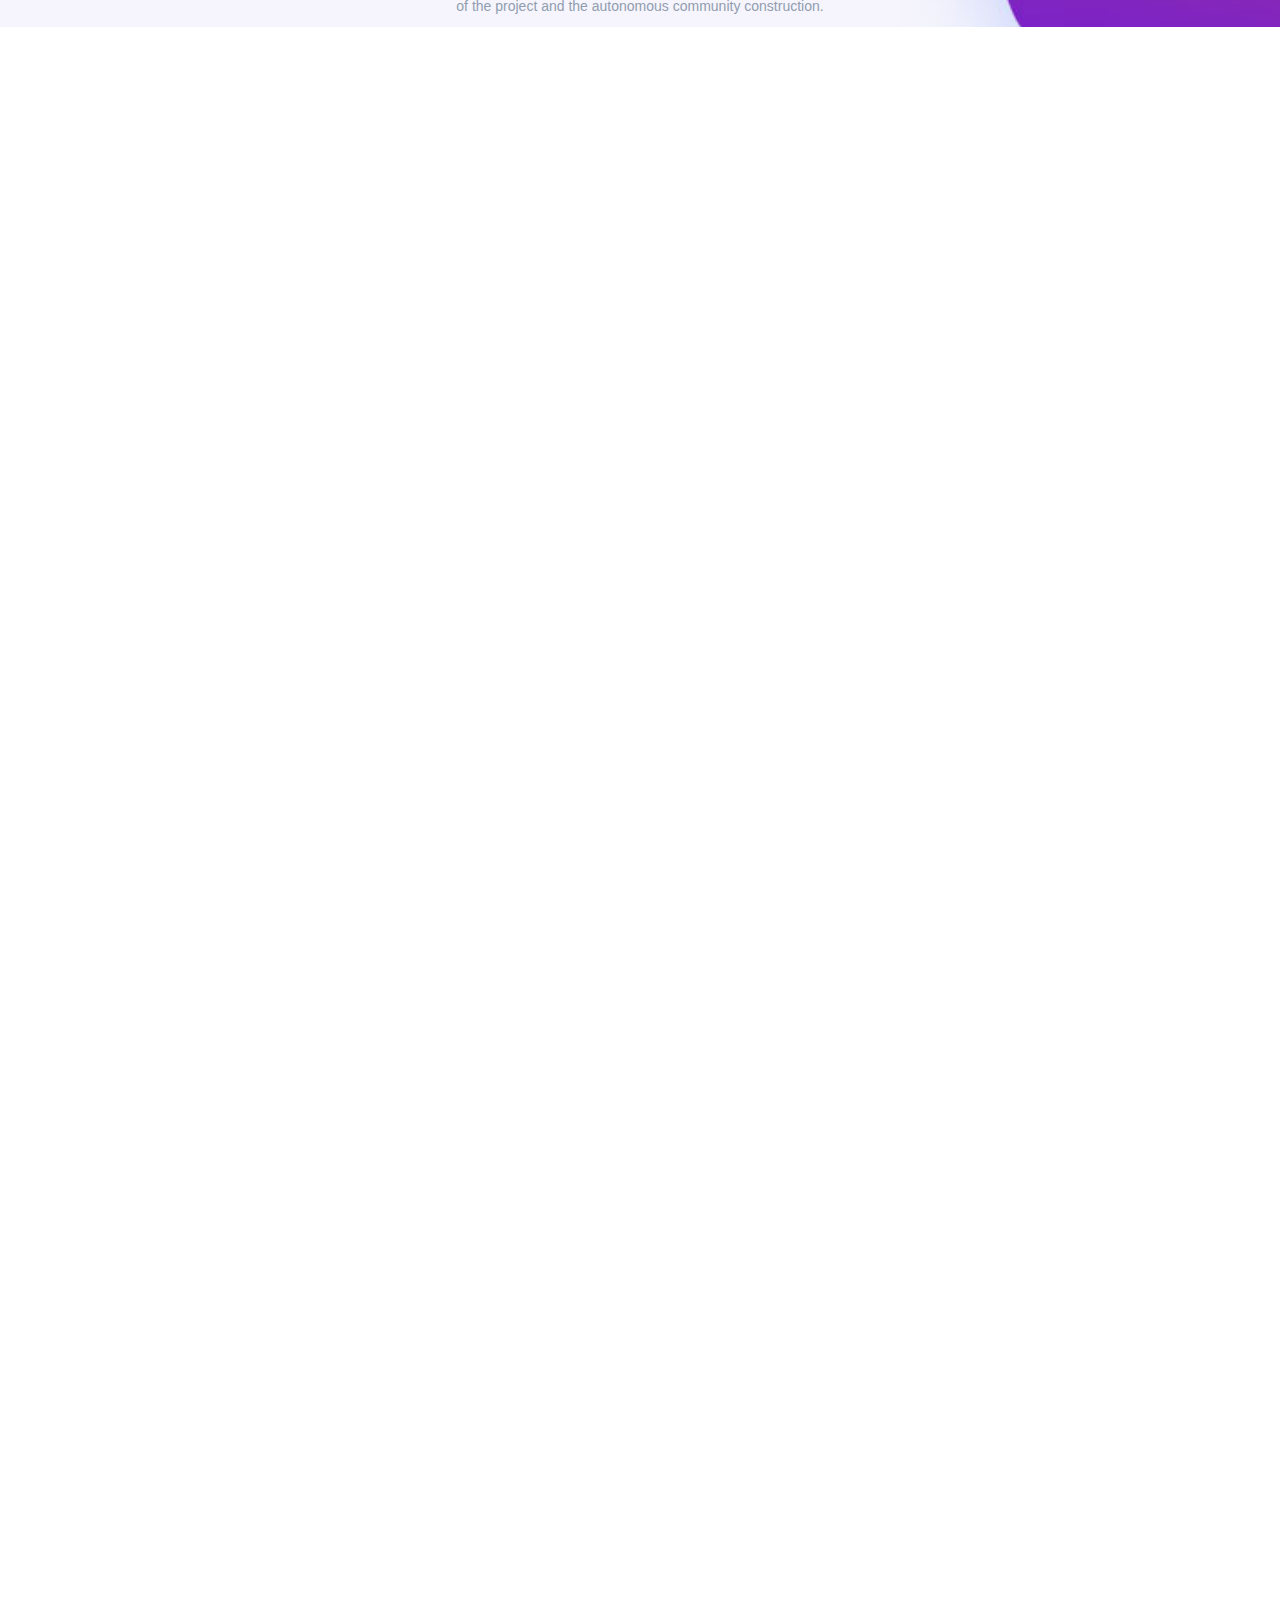
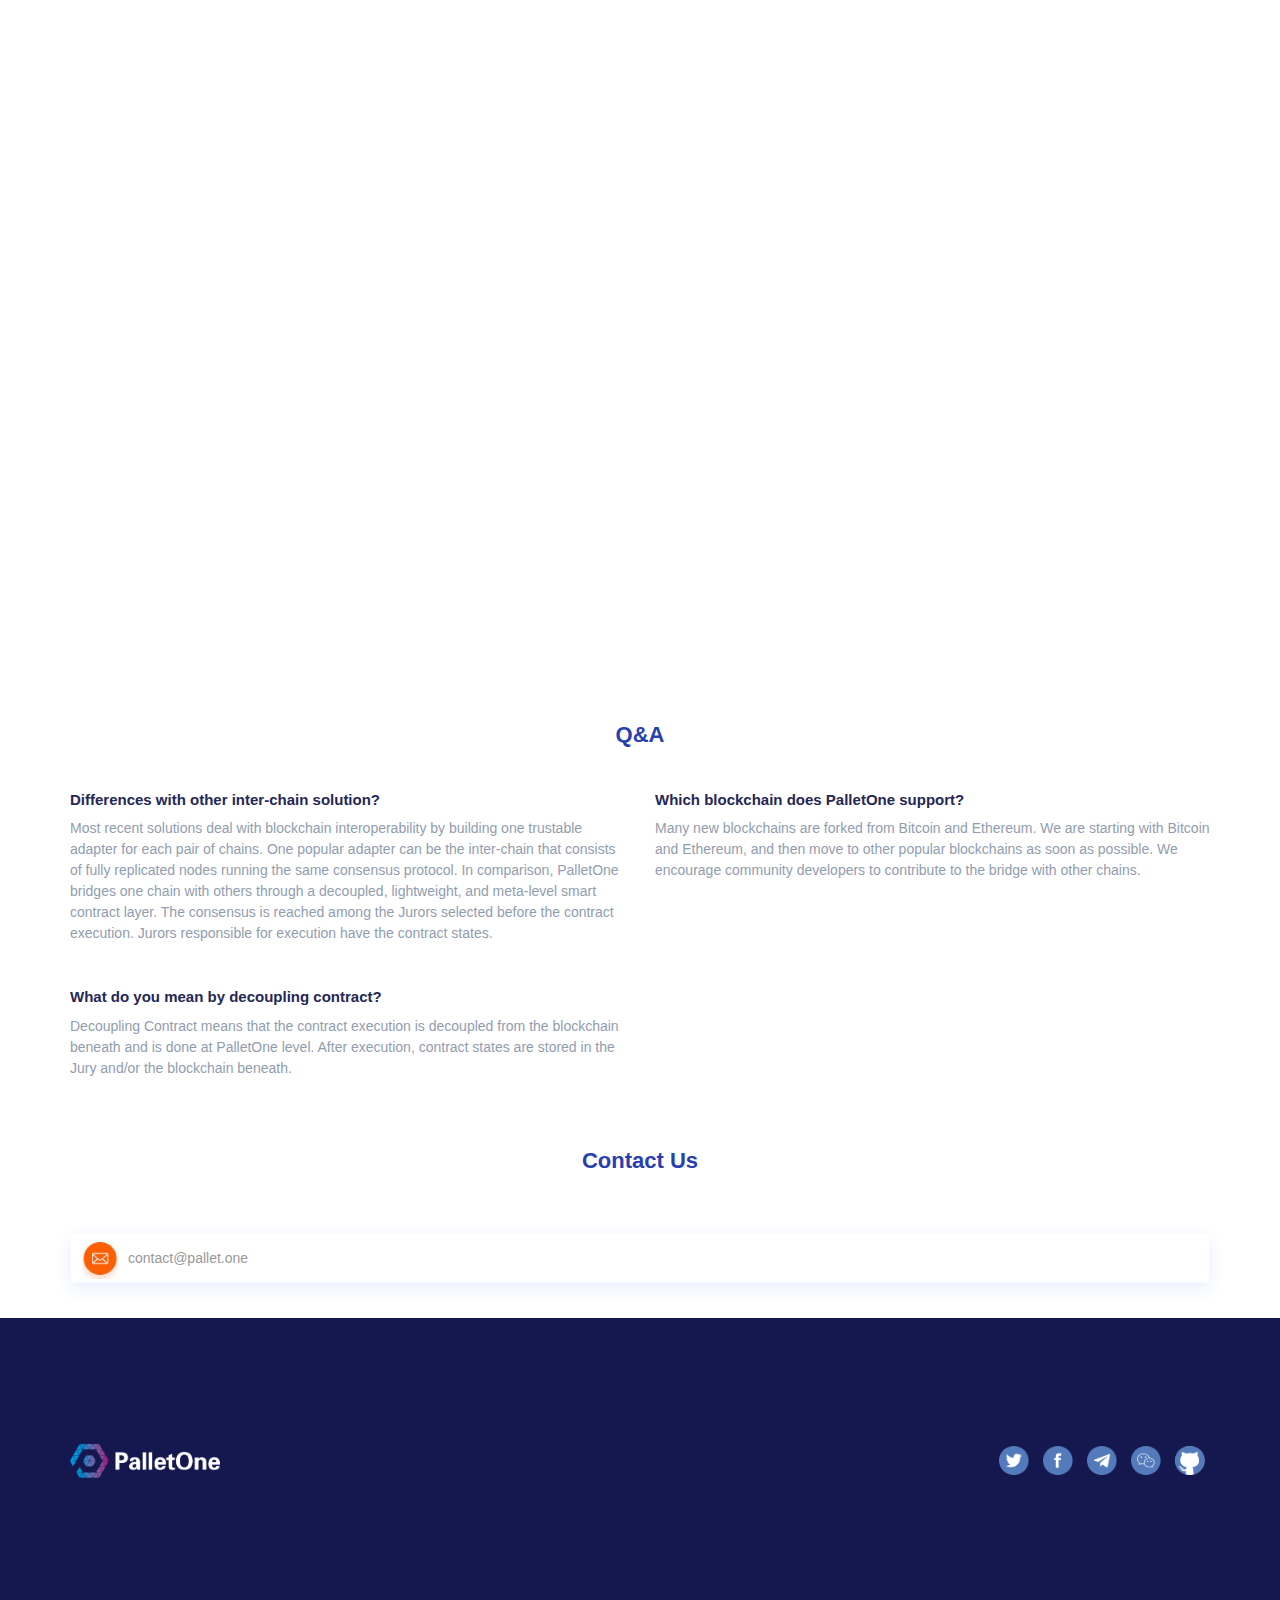
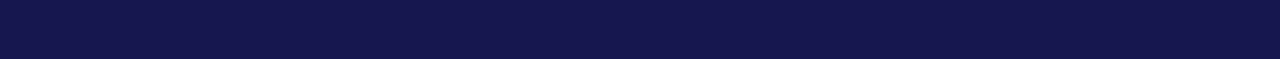
==== commit 71080cd0: "modify  Twitter link,update Telegram to https://t.me/PalletOneGlobal in English index,modify Wechat " ====
--- a/wap/index.html
+++ b/wap/index.html
@@ -5,12 +5,13 @@
     <meta http-equiv="X-UA-Compatible" content="IE=edge">
     <meta name="viewport" content="width=device-width, initial-scale=1">
 	<meta http-equiv="keywords" content="pallet,palletone,crosschain,blockchain,DAG,Jury">
-    <meta name="description" content="">
+    <meta name="description" content="PalletOne，是由来自硅谷、清华大学、早稻田大学等多位技术带头人，历时4年，数次迭代打造的跨链项目，旨在赋能全球顶尖技术高手联合开发区块链世界的IP协议，是一个具有超高性能“无链”之“公链”。">
+    <meta name="keywords" content="PalletOne,pallet,跨链,调色板">
     <meta name="author" content="">
     <!-- Add Your favicon here -->
     <!--<link rel="icon" href="img/favicon.ico">-->
 
-    <title>Palletone</title>
+    <title>PalletOne</title>
     <style>
         .form-group{
             position: relative;
@@ -85,7 +86,11 @@
     <!--banner-->
     <div class="banner container">
         <div class="title wow zoomIn"><span class="txt">Protocol for Abstract-Level <span style="color:#2840af;">Ledger Ecosystem</span></span></div>
-        <div class="small-title wow zoomIn">IP Protocol for Future Internet of Values<br><a class="btn-white-paper" href="../doc/PalletOne_whitepaper_zh-cn.pdf" style="margin-right:30px;" >White Paper</a><a class="btn-white-paper" href="../doc/PalletOne_whitepaper_zh-cn.pdf">Yellow Paper</a></div>
+        <div class="small-title wow zoomIn">IP Protocol for Future Internet of Values<br>
+            <a class="btn-white-paper" href="../doc/PalletOne_whitepaper_zh-cn.pdf" style="margin-right:10px;" >White Paper</a>
+            <a class="btn-white-paper" href="../doc/PalletOne_yellowpaper_zh-cn.pdf" style="margin-right:10px;">Yellow Paper</a>
+            <a class="btn-white-paper" href="../doc/PalletOne_economy_whitepaper_zh-cn.pdf" style="width: 185px;">Economy White Paper</a>
+        </div>
     </div>
     <!--vision-->
     <section class="features" id="Vision">
@@ -324,7 +329,7 @@
         </div>
     </div>
 </section>
-<section class=" Mentors ">
+<!--<section class=" Mentors ">
     <div class="container">
         <div class="row m-b-sm">
             <div class="col-lg-12 text-center">
@@ -334,7 +339,7 @@
         <div class="row">
             <div class="col-sm-6 wow fadeInLeft" style="background:url(images/yuandao.png) no-repeat center top; background-size:150px auto; padding-top:195px;">
                 <div class="team-member text-left">
-                    <h4 class="text-center">Yuan Dao<br><span class="blue-txt">Thinker</span></h4>
+                    <h4 class="text-center">Gen Tao<br><span class="blue-txt">Thinker</span></h4>
                     
                     <p class="text-left"   style="padding:7px 1px 10px">Founder of Token economy. Director of Z-Park Blockchain Industry Alliance. Promoter of Blockchain and “Tong Zheng“（Token）conception. BSEE, Tsinghua University, 1991. Engaged in the Internet industry for more than 20 years. Leader in Internet infrastructure. </p>
                 </div>
@@ -351,7 +356,7 @@
             </div>
         </div>
     </div>
-</section>
+</section>-->
 <section id="Team" class="team team-section">
     <div class="container">
         <div class="row">
@@ -432,80 +437,55 @@
     </div>
 </section>
 <section id="Team" class="team team-section">
-    <div class="container">
+<div class="container">
         <div class="row m-b-lg">
             <div class="col-lg-12 text-center">
                 <h1 class="g-title">Advisors</h1>
             </div>
         </div>
-        <div class="row">
-        	<div class="swiper-container">
-                <div class="swiper-wrapper">
-                  <div class="col-sm-4 wow fadeInLeft swiper-slide">
-                    <div class="team-member">
-                        <img src="images/mengyan.png"  class="img-responsive img-circle img-small" alt="">
-                        <h4>YanMeng<br><span class="blue-txt">Vice president of CSDN</span></h4>
-                        
-                        <p class="text-left">One of the promoters of "Tong Zheng" (Token) conception.</p>
-                    </div>
-                </div>
-                <div class="col-sm-4 swiper-slide">
-                    <div class="team-member">
-                        <img src="images/AkiyoshiFukumitsu.png"  class="img-responsive img-circle img-small" alt="">
-                        <h4>AkiyoshiFukumitsu<br><span class="blue-txt">Founder & CEO of Hivelocityinc.</span></h4>
-                        
-                        <p class="text-left">Based in Tokyo, over 20 years of web development, online marketing and business solutions extensive experience.</p>
-                    </div>
-                </div>
-                </div>
-                <!-- Add Pagination -->
-                <div class="swiper-pagination"></div>
-          </div>
-            
-        </div>
-    </div>
-</section>
-<section id="Team" class="team team-section">
-    <div class="container">
-        <div class="row m-b-lg">
-            <div class="col-lg-12 text-center">
-                <h1 class="g-title">Investors</h1>
-            </div>
-        </div>
-        <div class="row">
-        	<div class="swiper-container">
-                <div class="swiper-wrapper">
-                  <div class="col-sm-4 wow fadeInLeft swiper-slide">
-                    <div class="team-member">
-                        <img src="images/yuandao.png"  class="img-responsive img-circle img-small" alt="">
-                        <h4>YuanDao<br><span class="blue-txt">Thinker</span></h4>
-                        
-                        <p class="text-left">Founder of Token economy. Director of Z-Park Blockchain Industry Alliance. Promoter of Blockchain and “Tong Zheng“（Token）conception. BSEE, Tsinghua University, 1991. Engaged in the Internet industry for more than 20 years. Leader in Internet infrastructure.</p>
-                    </div>
-                </div>
-                <div class="col-sm-4 swiper-slide">
-                    <div class="team-member">
-                        <img src="images/caiwensheng.png"  class="img-responsive img-circle img-small" alt="">
-                        <h4>WenshengCai<br><span class="blue-txt">Well-known investors</span></h4>
-                        
-                        <p class="text-left">director and chairman of Meitu. The director of Meitu Holdings and Meipai Ltd. The founder and chairman of Long </p>
-                    </div>
-                </div>
-				<div class="col-sm-4 swiper-slide">
-                    <div class="team-member">
-                        <img src="images/zhangjian.png"  class="img-responsive img-circle img-small" alt="">
-                        <h4>Zhang Jian<br><span class="blue-txt">Early pioneers of the blockchain industry</span></h4>
-                        
-                        <p class="text-left">industry resources. Founder and chairman of Bochen , Former Huobi CTO. Member of expert committee of China </p>
-                    </div>
-                </div>
-                </div>
-                <!-- Add Pagination -->
-                <div class="swiper-pagination"></div>
-          </div>
-            
-        </div>
-    </div>
+   <div class="team container" >
+        <div class="col-sm-4 wow fadeInLeft animated">
+            <div class="team-member">
+                <img src="images/mengyan.png"  class="img-responsive img-circle img-small" alt="">
+                <h4>Yan Meng<br><span class="blue-txt">Vice president of CSDN
+</span></h4>
+                
+                <p class="text-left">One of the promoters of "Tong Zheng" (Token) conception.</p>
+            </div>
+        </div>
+		<div class="col-sm-4" >
+            <div class="team-member">
+                <img src="images/ligong2.png"  class="img-responsive img-circle img-small" alt="">
+                <h4>Dr.Li Gong<br><span class="blue-txt">PalletOne Chief Scientist</span></h4>
+                
+                <p class="text-left">President of Mozilla company，Former 
+vice president of  Microsoft China R & D 
+group，president of China Engineering Research Institute of Sun. Got a bacherlor’s degree and a master’s degree in computer science of Tsinghua University, Ph. D. of computer science of University of Cambridge.</p>
+            </div>
+        </div>
+        <div class="col-sm-4">
+            <div class="team-member"align="center">
+                <img src="images/AkiyoshiFukumitsu.png"  class="img-responsive img-circle img-small" alt="">
+                <h4>AkiyoshiFukumitsu  <br><span class="blue-txt">Founder & CEO of Hivelocity inc.</span></h4>
+                
+                <p class="text-left">Based in Tokyo, over 20 years of web development, online marketing and business solutions extensive experience.</p>
+            </div>
+        </div>
+		
+		    </div>
+				<div class="col-lg-12 text-center wow zoomIn">
+				 <h1 class="g-title">
+                   Ideology Mentor and Energized Investment<br>
+                </h1>
+	<div align="center" style="margin-top:60px;">
+		 <img src="images/yuandaoziben.png" height="153" width="151" >
+		 </div>
+	</div>
+		 
+	<p align="center" >As the zelator and evangelist of blockchain and token economy，Gen Tao<br>
+	will offer guiding ideology and energized investment for PalletOne<br> through Gen Tao Capital, which will contribute to the sound development <br>
+	of the project and the autonomous community construction.
+	</p>
 </section>
 <section id="" class="navy-section testimonials">
 
@@ -516,8 +496,18 @@
                    Investment Funds<br>
                 </h1>
                 <div class="testimonials-text">
-                    <img src="images/funds.png">
-                </div>
+                    <img src="images/funds.png" height="144.15" width="142.6">
+					<img src="images/6.jpg" height="144.15" width="142.6">
+					<img src="images/5.jpg" height="144.15" width="142.6">
+					<img src="images/1.png" height="144.15" width="142.6">
+                    <img src="images/8.jpg" height="144.15" width="142.6">
+					<img src="images/7.png" height="144.15" width="142.6">
+                </div>
+				<div class="testimonials-text wow bounceIn animated">
+				<img src="images/2.jpg" height="80.15" width="370.6">
+				<img src="images/3.jpg" height="80.15" width="370.6">
+				<img src="images/4.jpg" height="80.15" width="370.6">
+				</div>
             </div>
         </div>
     </div>
@@ -535,7 +525,7 @@
                 <p>Most recent solutions deal with blockchain interoperability by building one trustable adapter for each pair of chains. One popular adapter can be the inter-chain that consists of fully replicated nodes running the same consensus protocol. In comparison, PalletOne bridges one chain with others through a decoupled, lightweight, and meta-level smart contract layer. The consensus is reached among the Jurors selected before the contract execution. Jurors responsible for execution have the contract states.</p>
             </div>
             <div class="col-lg-6 features-text">
-                <h2>Which blockchain does palletOne support?</h2>
+                <h2>Which blockchain does PalletOne support?</h2>
                 <p>Many new blockchains are forked from Bitcoin and Ethereum. We are starting with Bitcoin and Ethereum, and then move to other popular blockchains as soon as possible. We encourage community developers to contribute to the bridge with other chains.</p>
             </div>
         </div>
@@ -572,16 +562,16 @@
         <div class="row">
             <div class="col-lg-12">
                 <form role="form">
+                    <!--<div class="form-group">
+                        <input type="text" class="form-control inp-text" id="name" placeholder="Name">
+                    </div>-->
                     <div class="form-group">
-                        <input type="text" class="form-control inp-text" id="name" placeholder="Name">
-                    </div>
-                    <div class="form-group">
-                        <input type="text" class="form-control inp-text" id="" placeholder="Email">
-                    </div>
-                    <div class="form-group">
+                        <span class="sps"><img src="../images/send_bg_ioc.jpg"></span><input type="text" class="form-control inp-text" id="" placeholder="contact@pallet.one" style="text-indent: 45px;">
+                    </div>
+                   <!-- <div class="form-group">
                         <textarea class="form-control inp-text" rows="3" placeholder="Your Message"></textarea>
                     </div>
-                    <button type="submit" class="btn  btn-sign">Send</button>
+                    <button type="submit" class="btn  btn-sign">Send</button>-->
                 </form>
             </div>
         </div>
@@ -595,15 +585,19 @@
             </div>
             <div class="col-xs-7">
                 <ul class="list-inline pull-right">
-                    <li><a href="#"><img src="images/icon-bird.png"></a>
+                    <li><a href="https://twitter.com/PalletOne_org" target="view_window"><img src="images/icon-bird.png"></a>
                     </li>
-                    <li><a href="https://www.facebook.com/profile.php?id=100026164972741"><img src="images/icon-f.png"></a>
+                    <li><a href="https://www.facebook.com/profile.php?id=100026164972741" target="view_window"><img src="images/icon-f.png"></a>
                     </li>
-                    <li><a href="https://t.me/palletchinese"><img src="images/telegram.png"></a>
+                    <li><a href="https://t.me/PalletOneGlobal" target="view_window"><img src="images/telegram.png"></a>
                     </li>
-					<li><a href="#"><img src="images/wechat.png"></a>
+                    <li id="qq" style="position: relative">
+                        <div style="width: 100px;height:100px;position: absolute;top:-115px;left:-36px;z-index: 999;display: none;" id="showWx">
+                            <img src="../images/QRcode.jpg" width="100%" height="100%">
+                        </div>
+                        <img src="images/wechat.png"  width="30" height="30" id="wx" style="cursor: pointer">
                     </li>
-					<li><a href="https://github.com/PalletOne"><img src="images/github.png"></a>
+					<li><a href="https://github.com/PalletOne" target="view_window"><img src="images/github.png"></a>
                     </li>
                 </ul>
             </div>
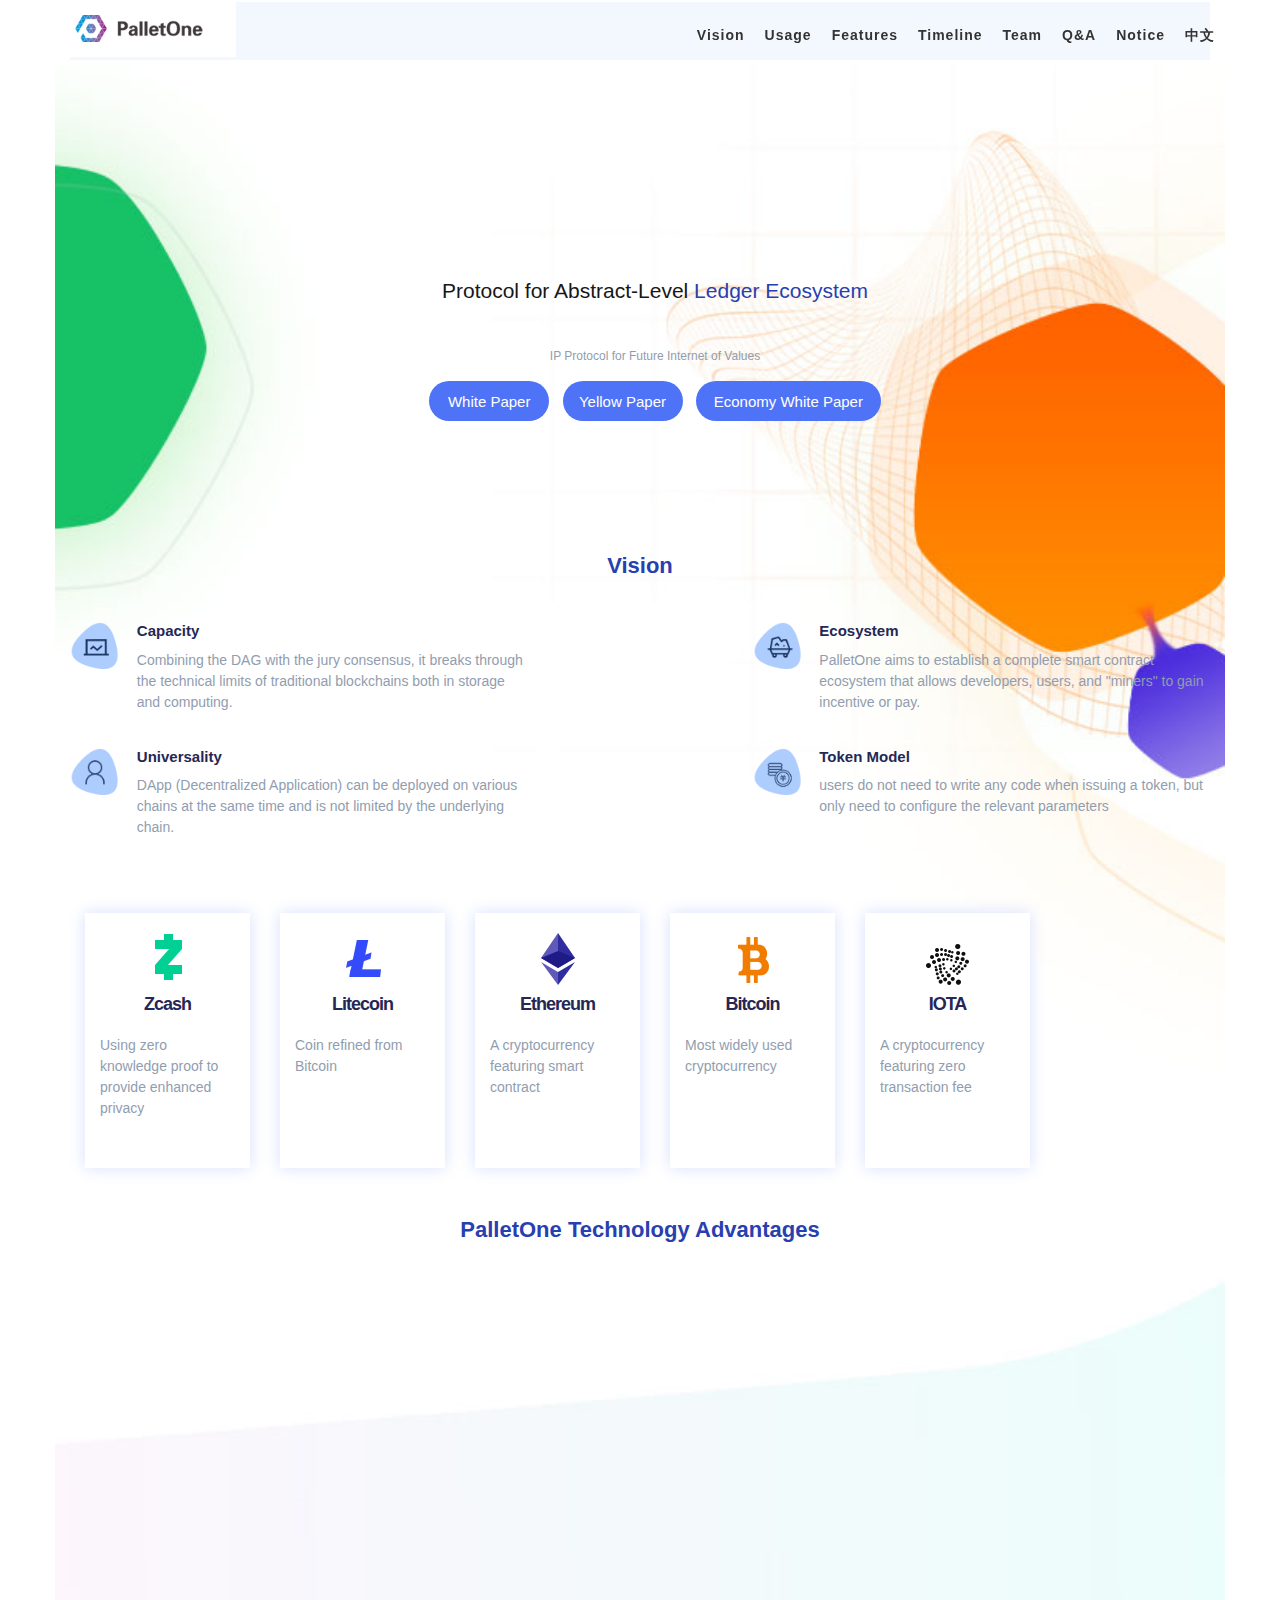
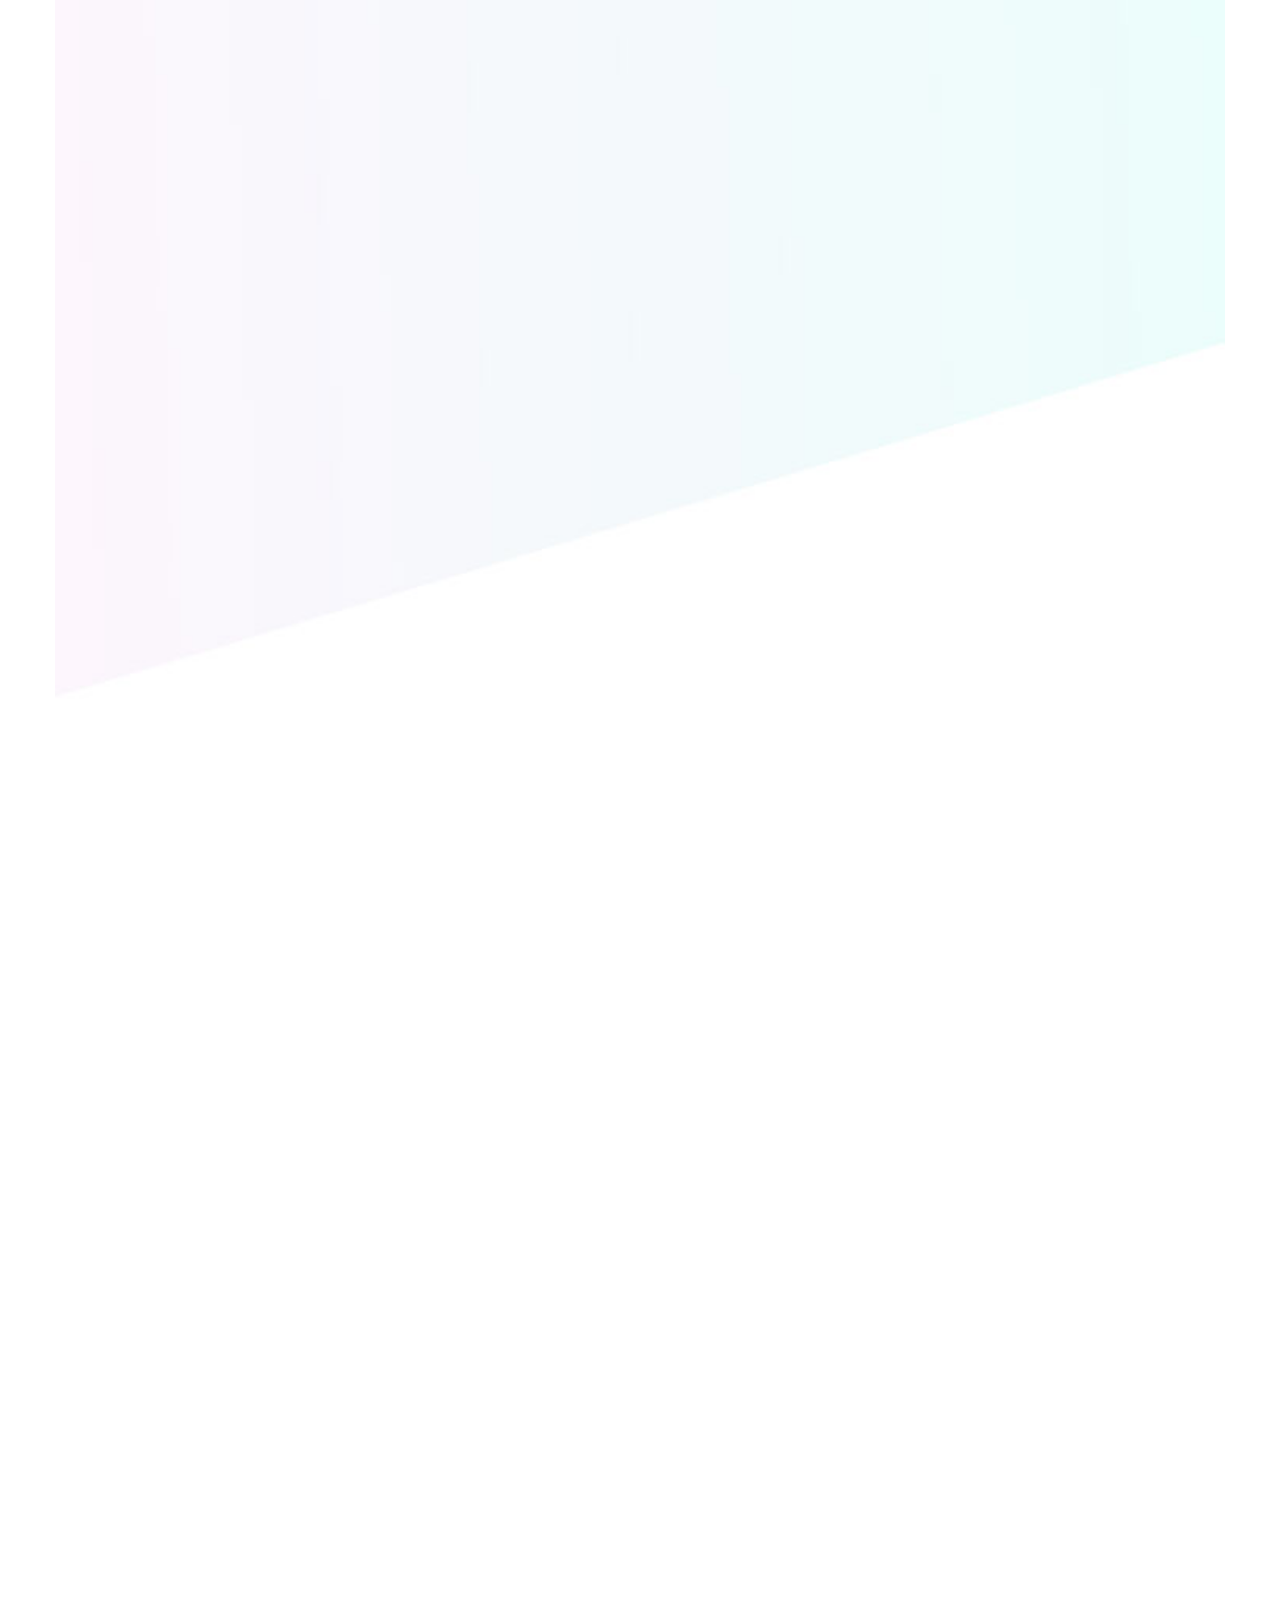
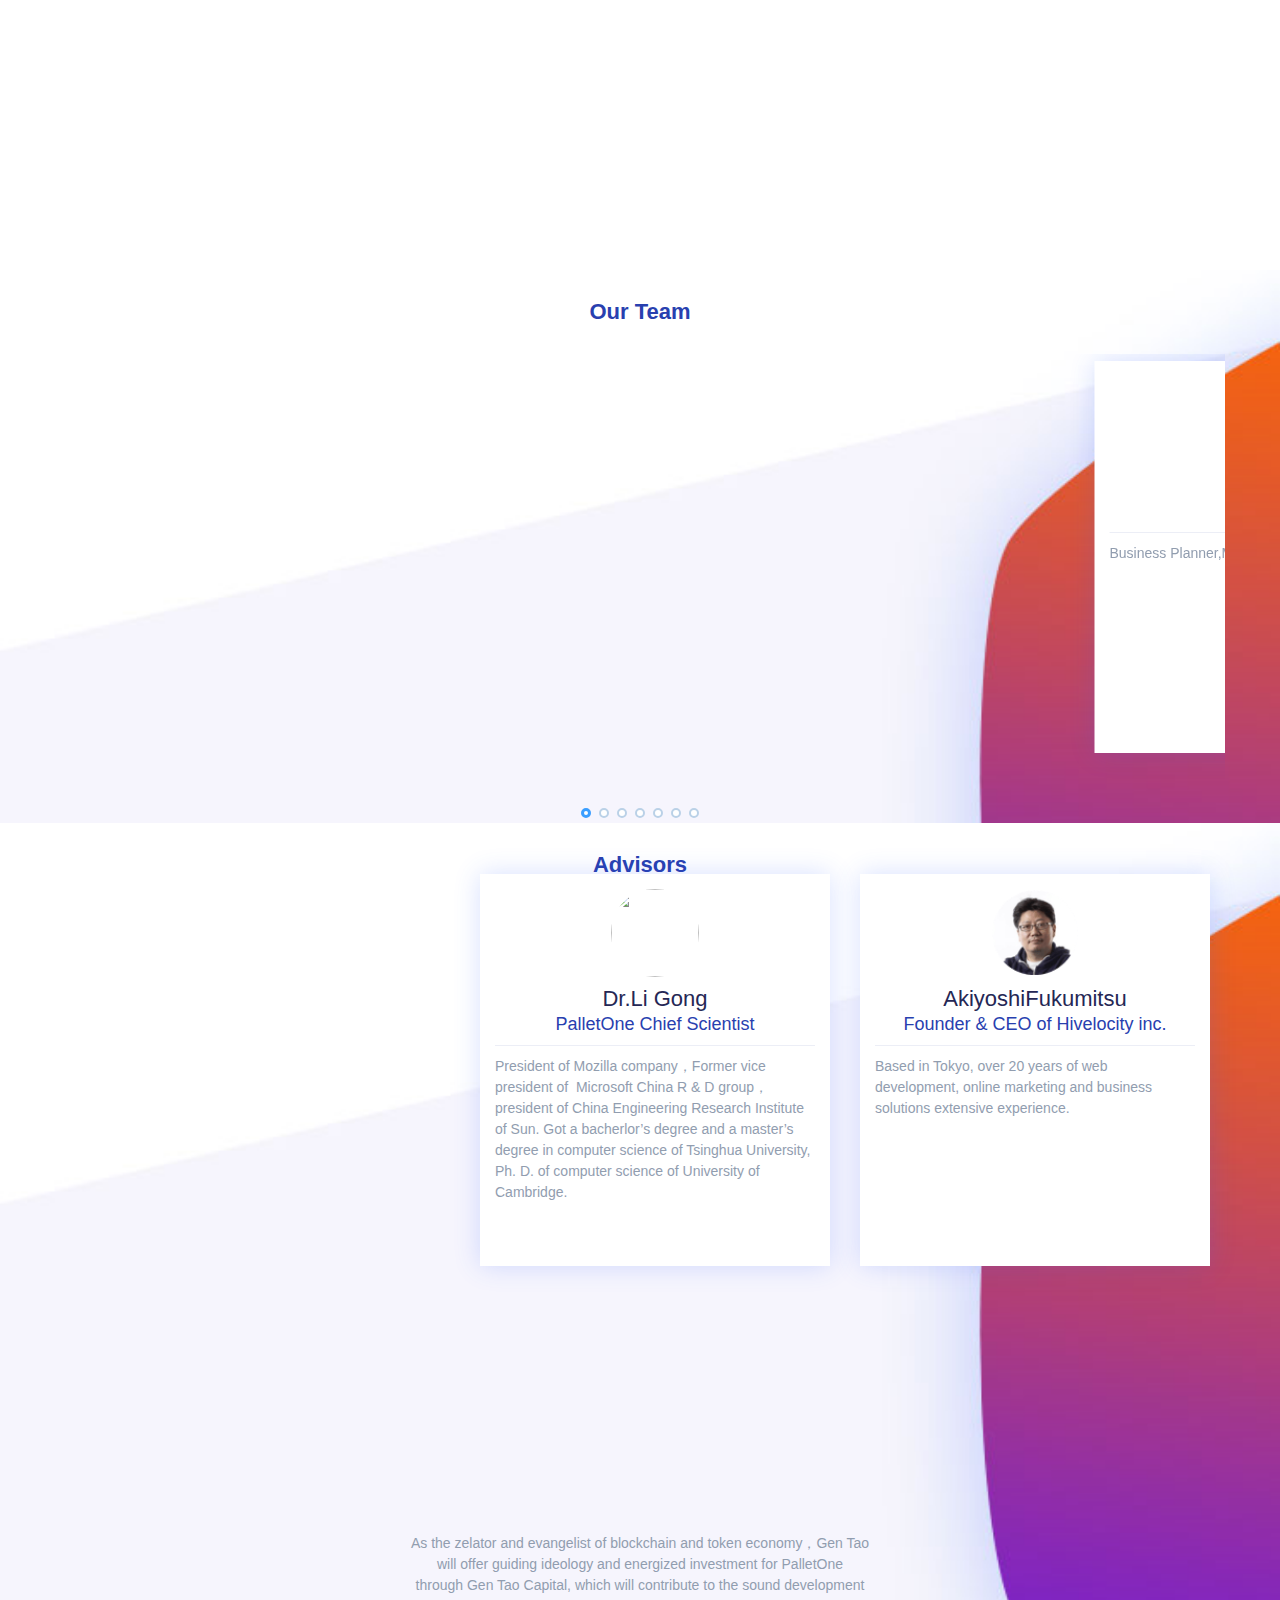
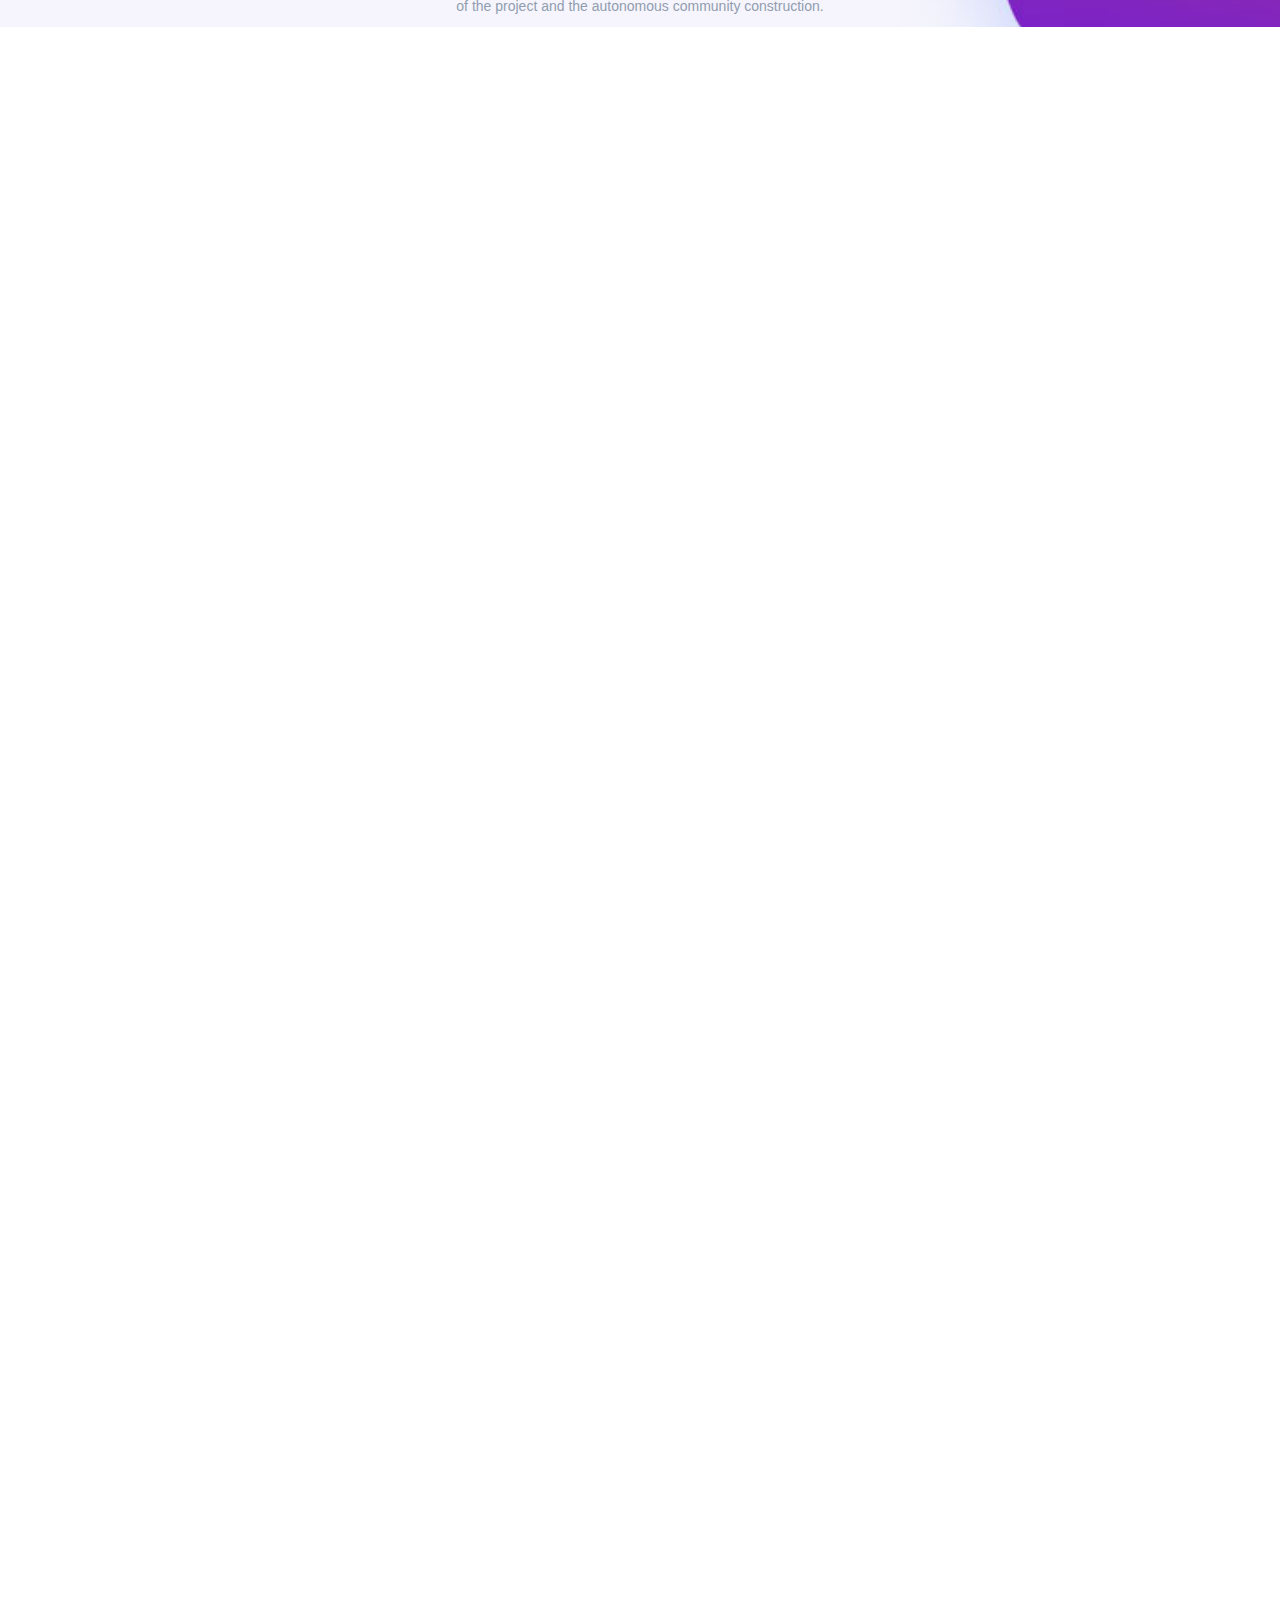
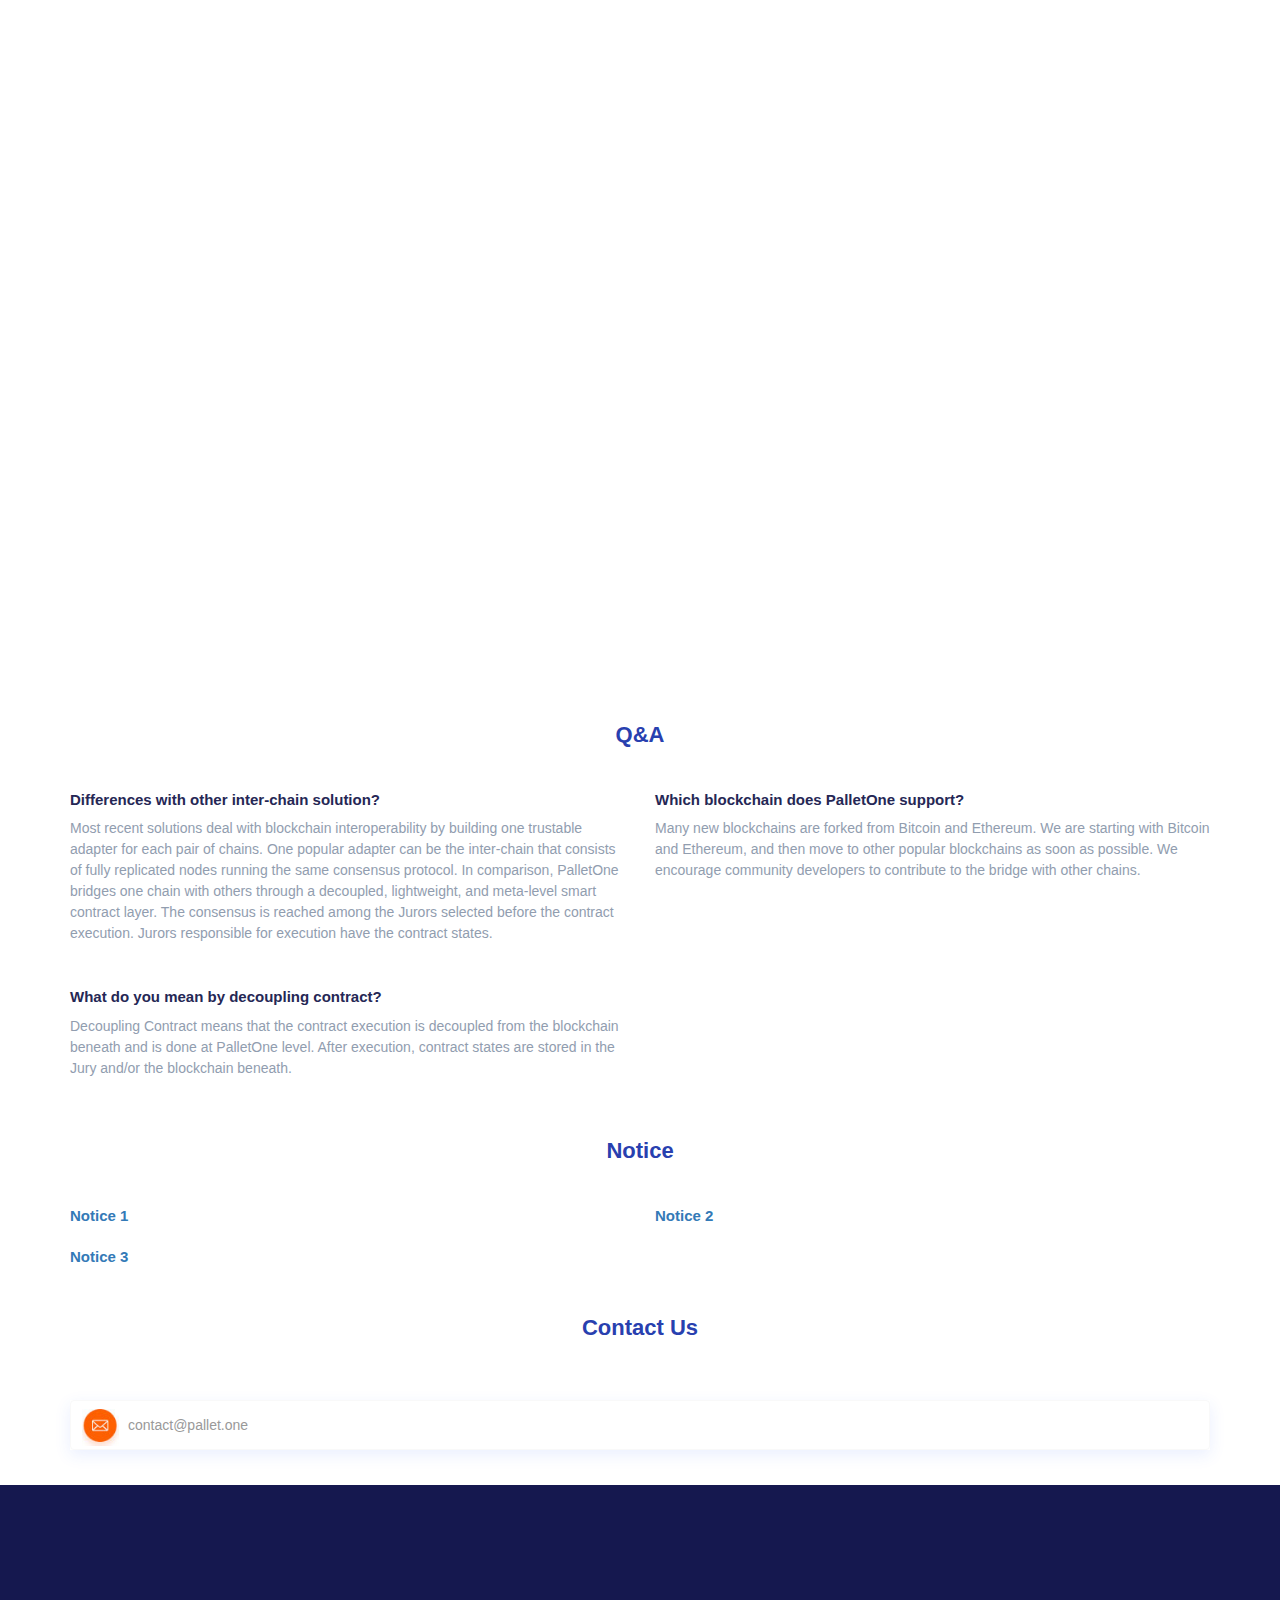
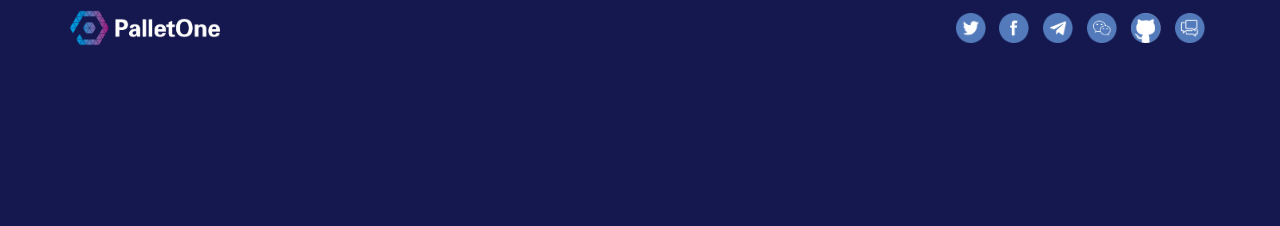
==== commit b7d515b4: "add notice module" ====
--- a/wap/index.html
+++ b/wap/index.html
@@ -76,6 +76,7 @@
                         <li><a class="page-scroll" href="#Timeline">Timeline</a></li>
                         <li><a class="page-scroll" href="#Team">Team</a></li>
                         <li><a class="page-scroll" href="#QA">Q&A </a></li>
+                        <li><a class="page-scroll" href="#Notice">Notice</a></li>
                         <li><a class="page-scroll" href="index_zh_cn.html">中文 </a></li>
                     </ul>
                 </div>
@@ -533,6 +534,34 @@
             <div class="col-lg-6 features-text">
                 <h2>What do you mean by decoupling contract?</h2>
                 <p>Decoupling Contract means that the contract execution is decoupled from the blockchain beneath and is done at PalletOne level. After execution, contract states are stored in the Jury and/or the blockchain beneath.</p>
+            </div>
+            <!-- <div class="col-lg-6 features-text"> -->
+                <!-- <h2>Is there any video to show how PalletOne protocol works?</h2> -->
+                <!-- <p>A preliminary video is here.</p> -->
+            <!-- </div> -->
+        </div>
+    </div>
+
+</section>
+<section class="features" id="Notice">
+    <div class="container">
+        <div class="row">
+            <div class="col-lg-12 text-center">
+                <h1 class="g-title"> Notice </h1>
+            </div>
+        </div>
+        <div class="row">
+            <div class="col-lg-6 features-text">
+                <h2><a href="#">Notice 1</a></h2>
+
+            </div>
+            <div class="col-lg-6 features-text">
+                <h2><a href="#">Notice 2</a></h2>
+            </div>
+        </div>
+        <div class="row">
+            <div class="col-lg-6 features-text">
+                <h2><a href="#">Notice 3</a></h2>
             </div>
             <!-- <div class="col-lg-6 features-text"> -->
                 <!-- <h2>Is there any video to show how PalletOne protocol works?</h2> -->
@@ -599,6 +628,8 @@
                     </li>
 					<li><a href="https://github.com/PalletOne" target="view_window"><img src="images/github.png"></a>
                     </li>
+                    <li><a href="http://palletone.club" target="view_window"><img src="images/icon-forum.png"  width="30" height="30"></a>
+                    </li>
                 </ul>
             </div>
         </div>
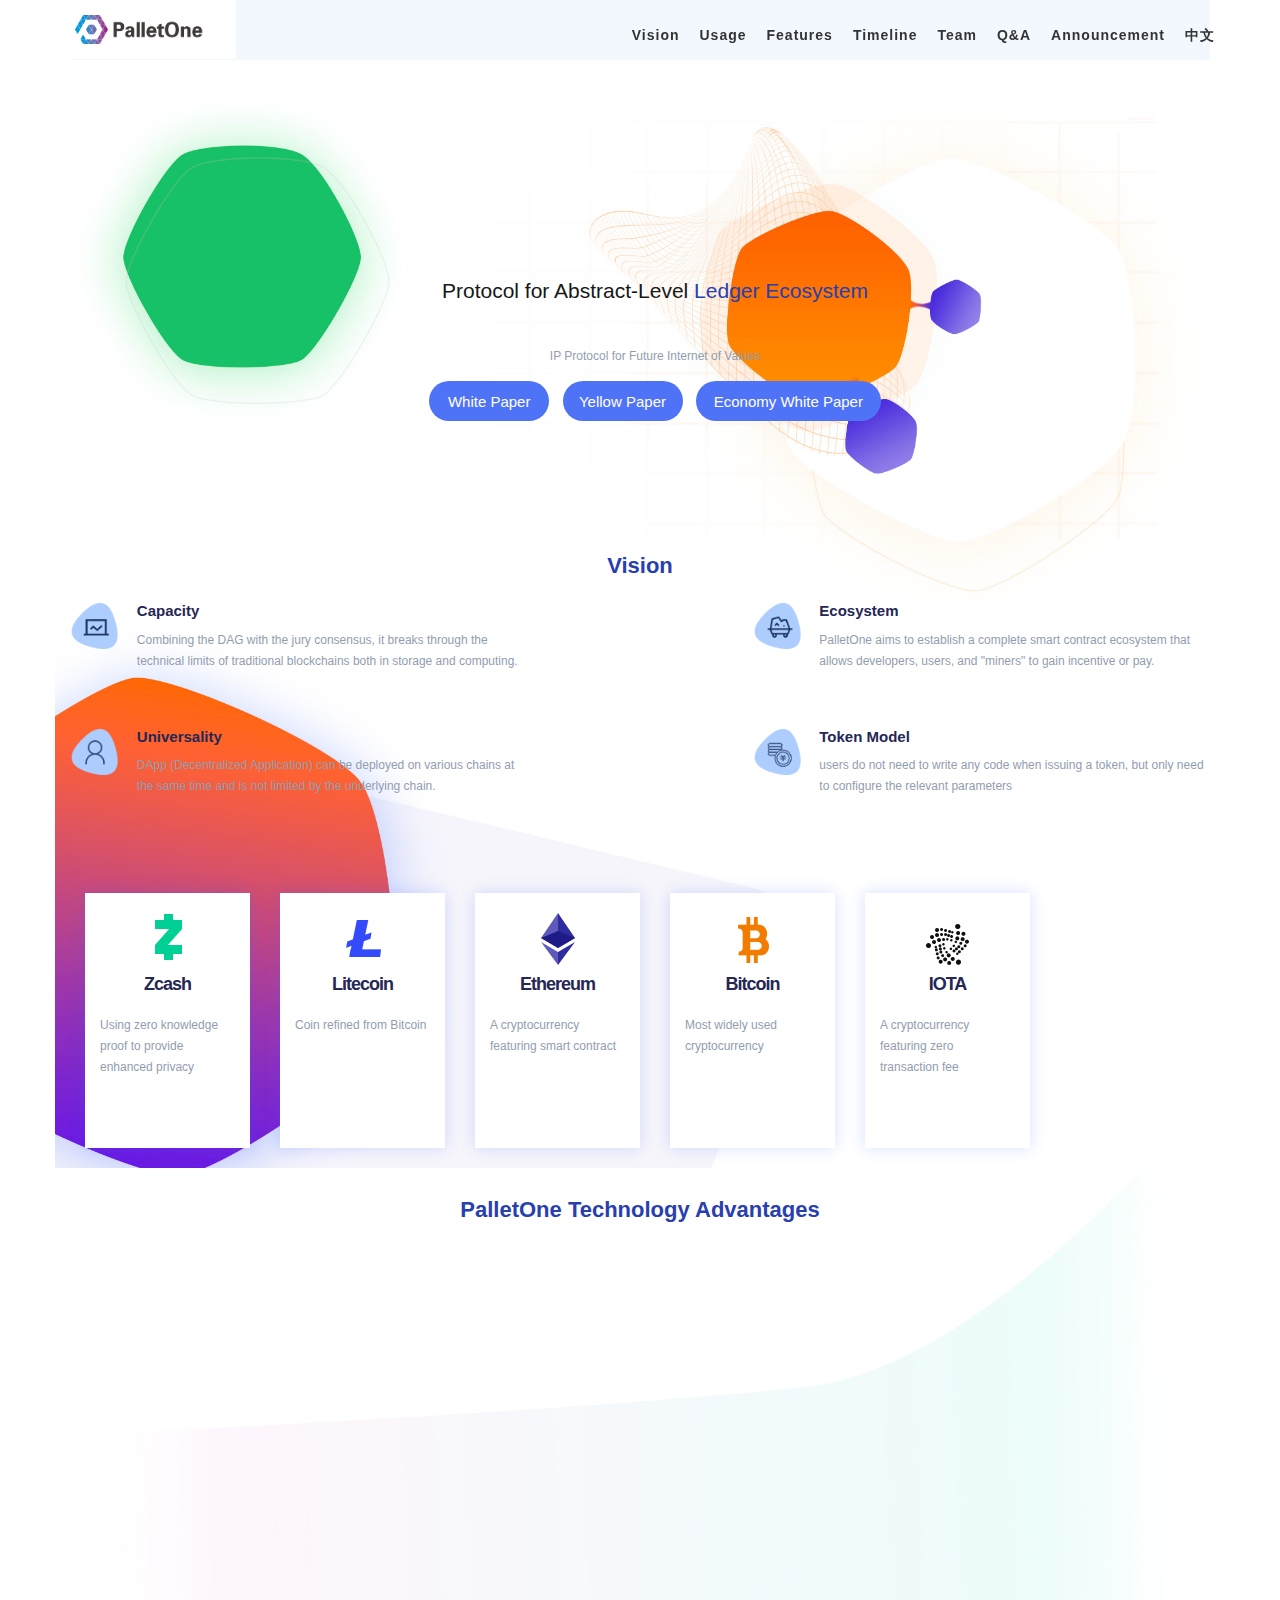
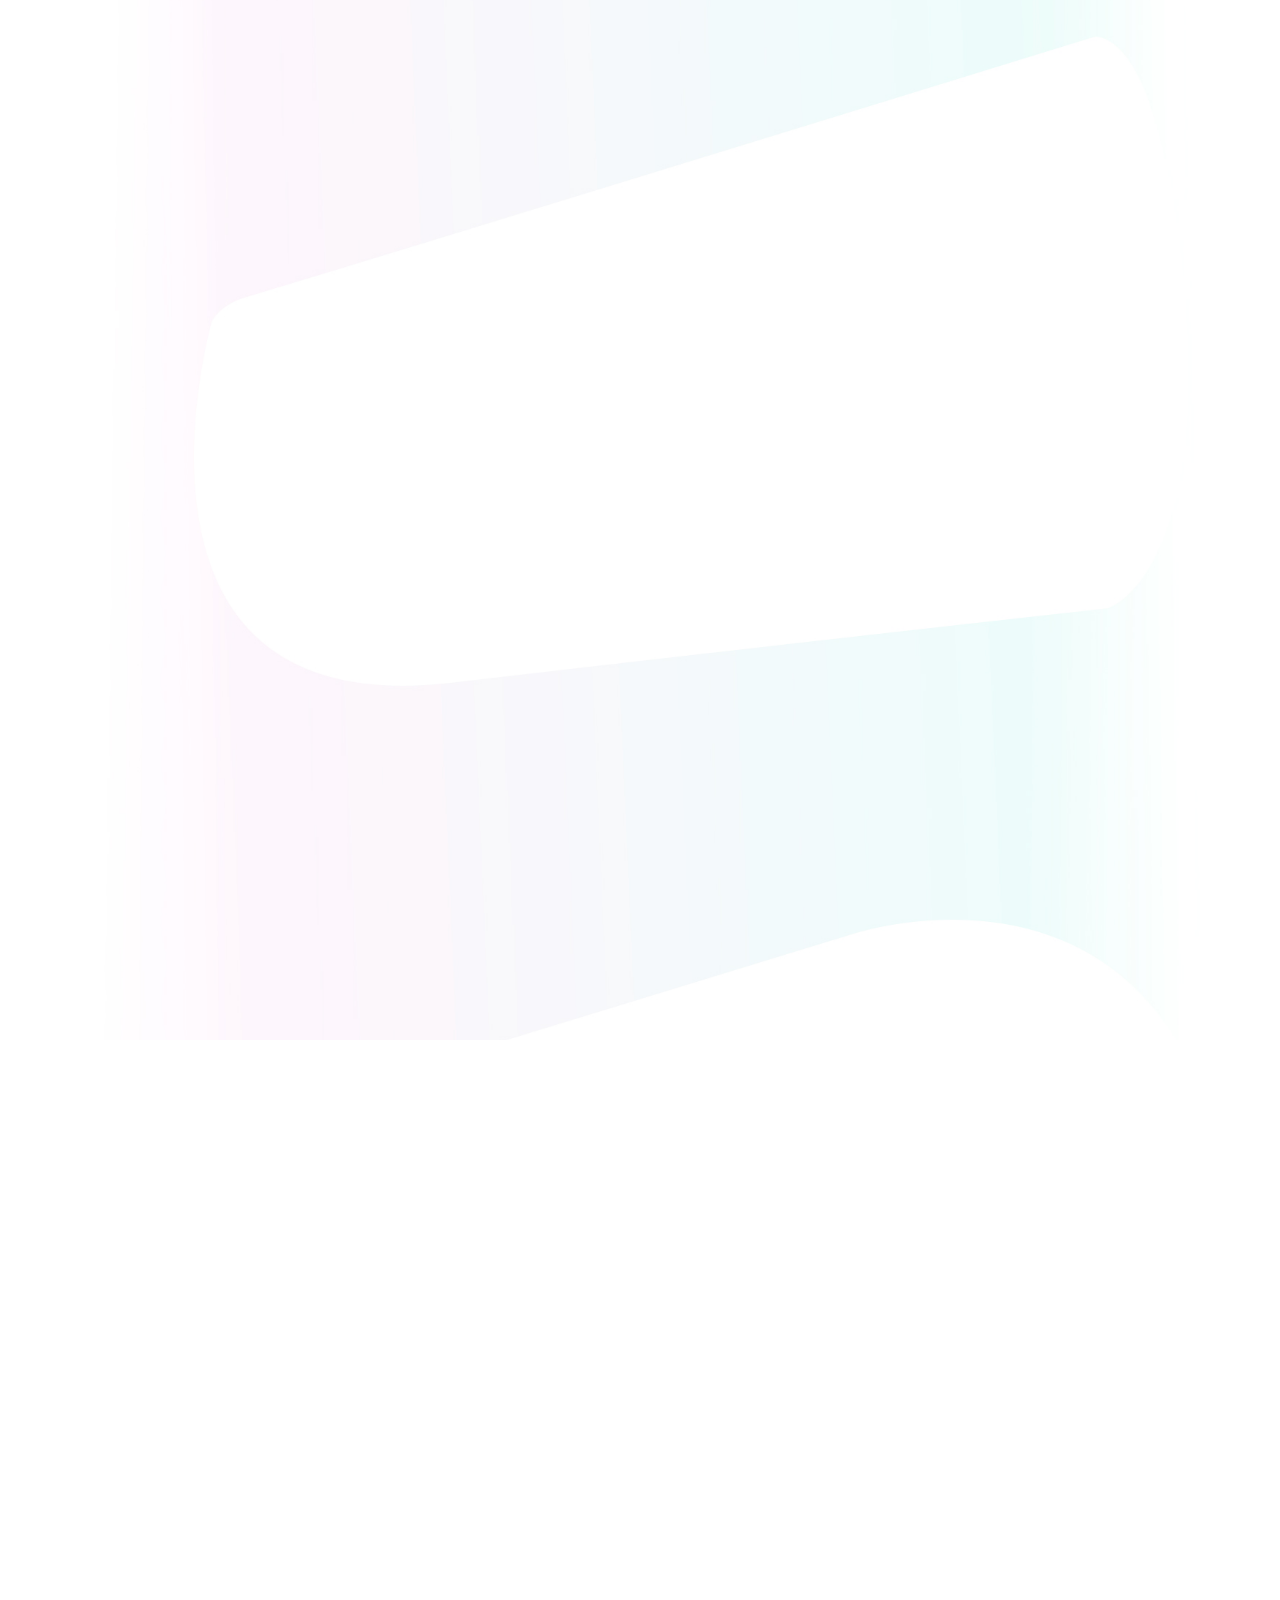
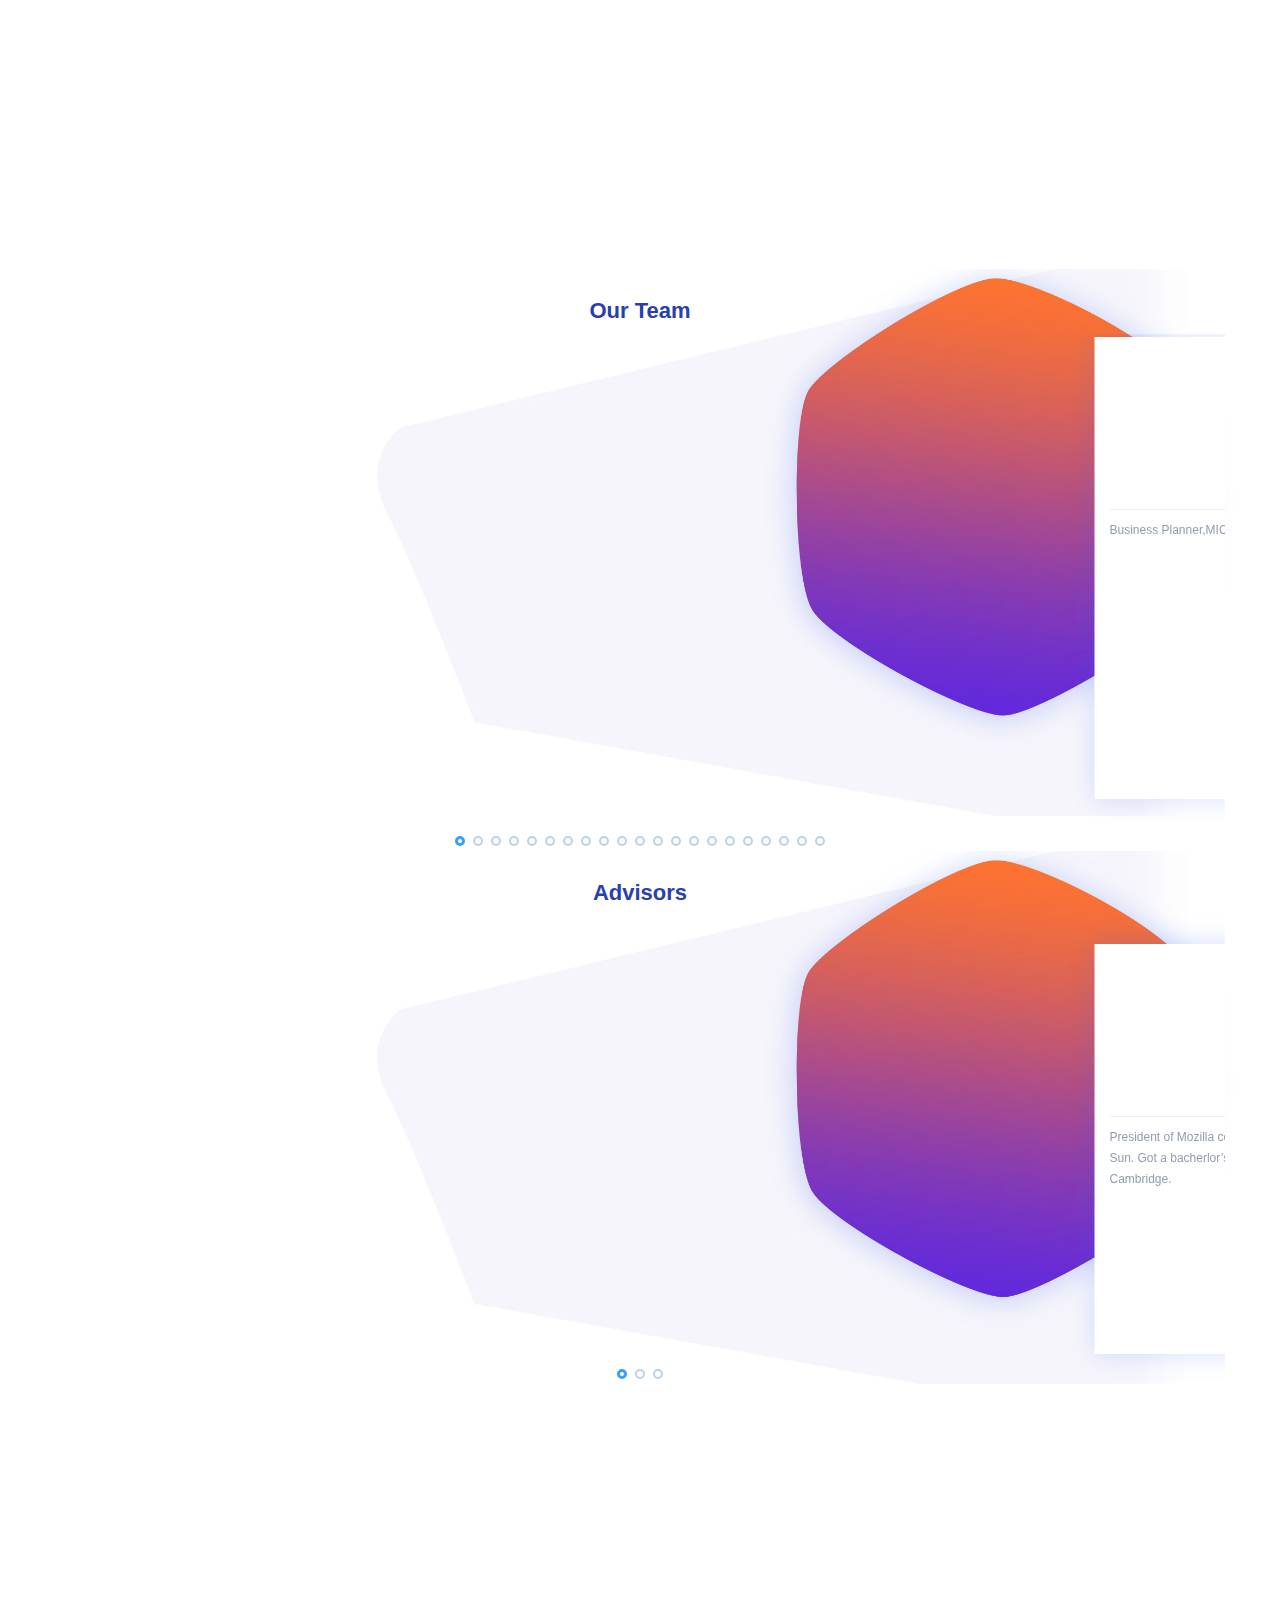
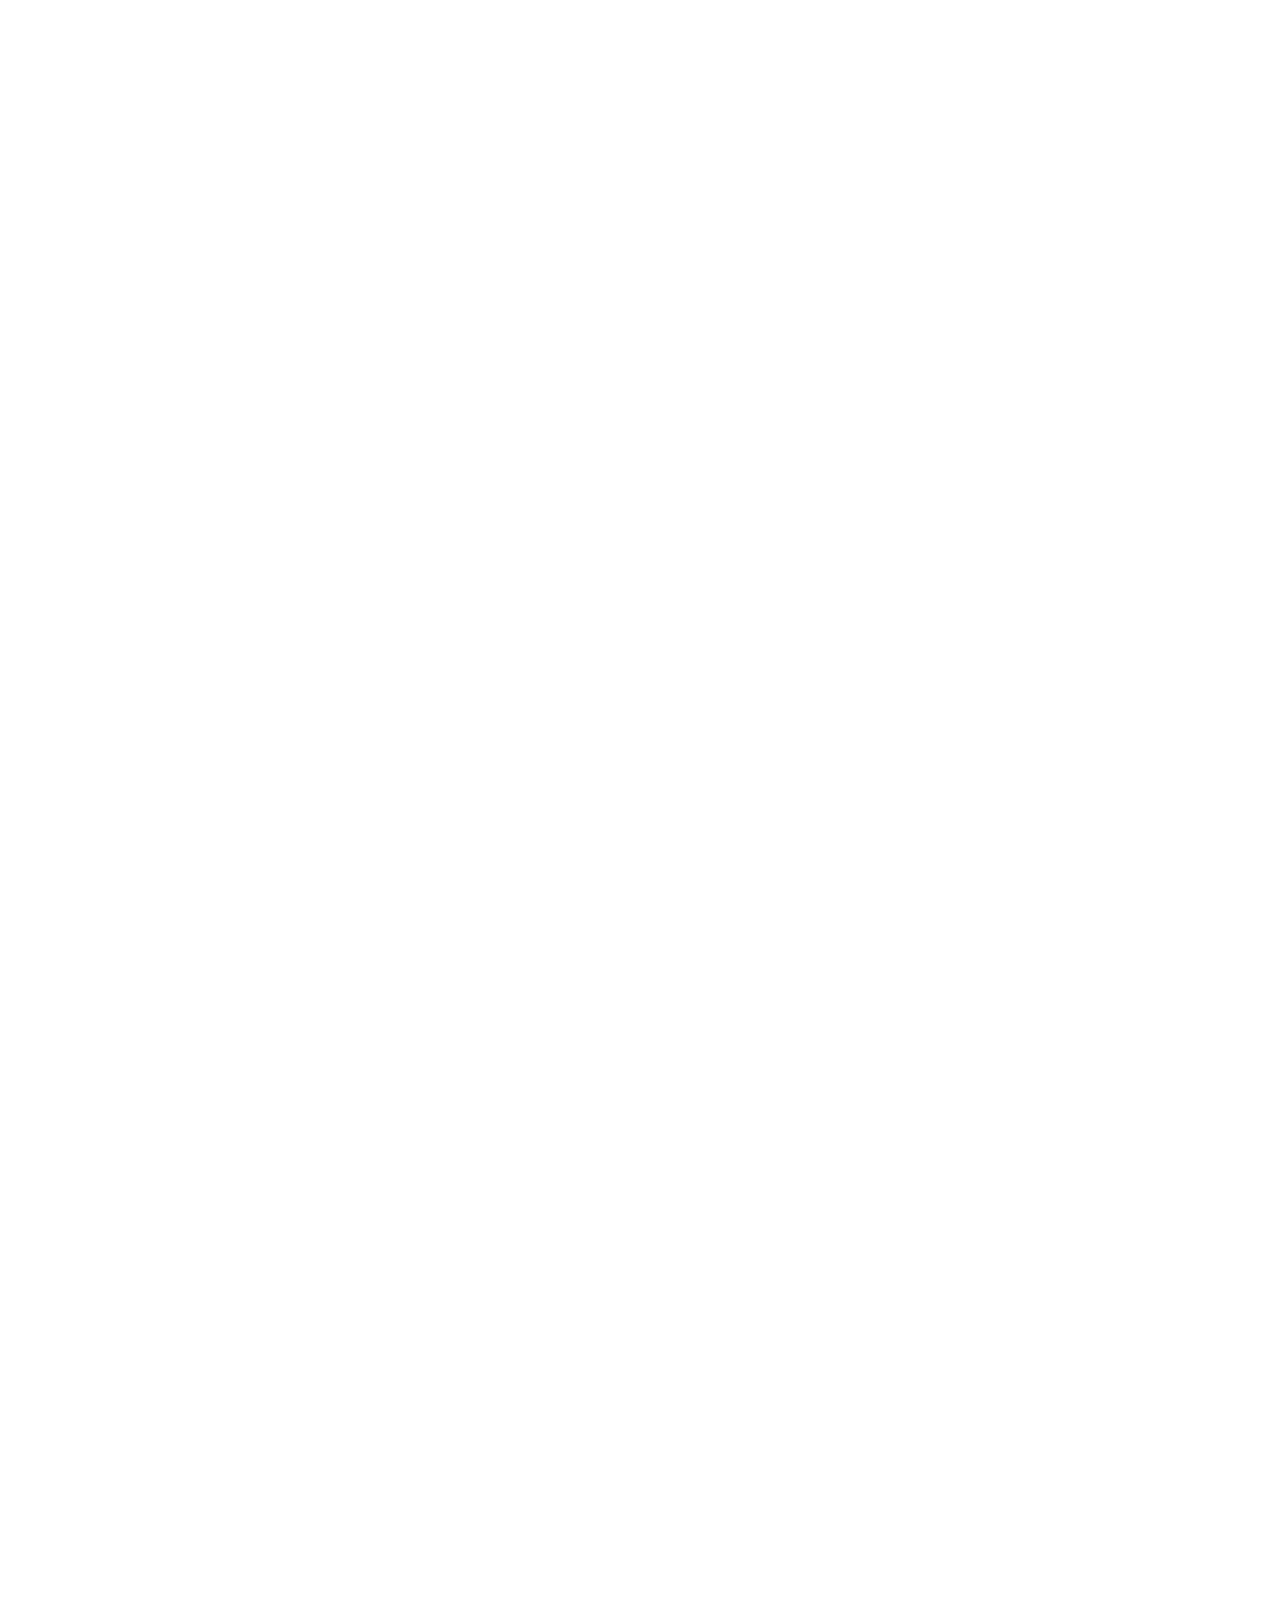
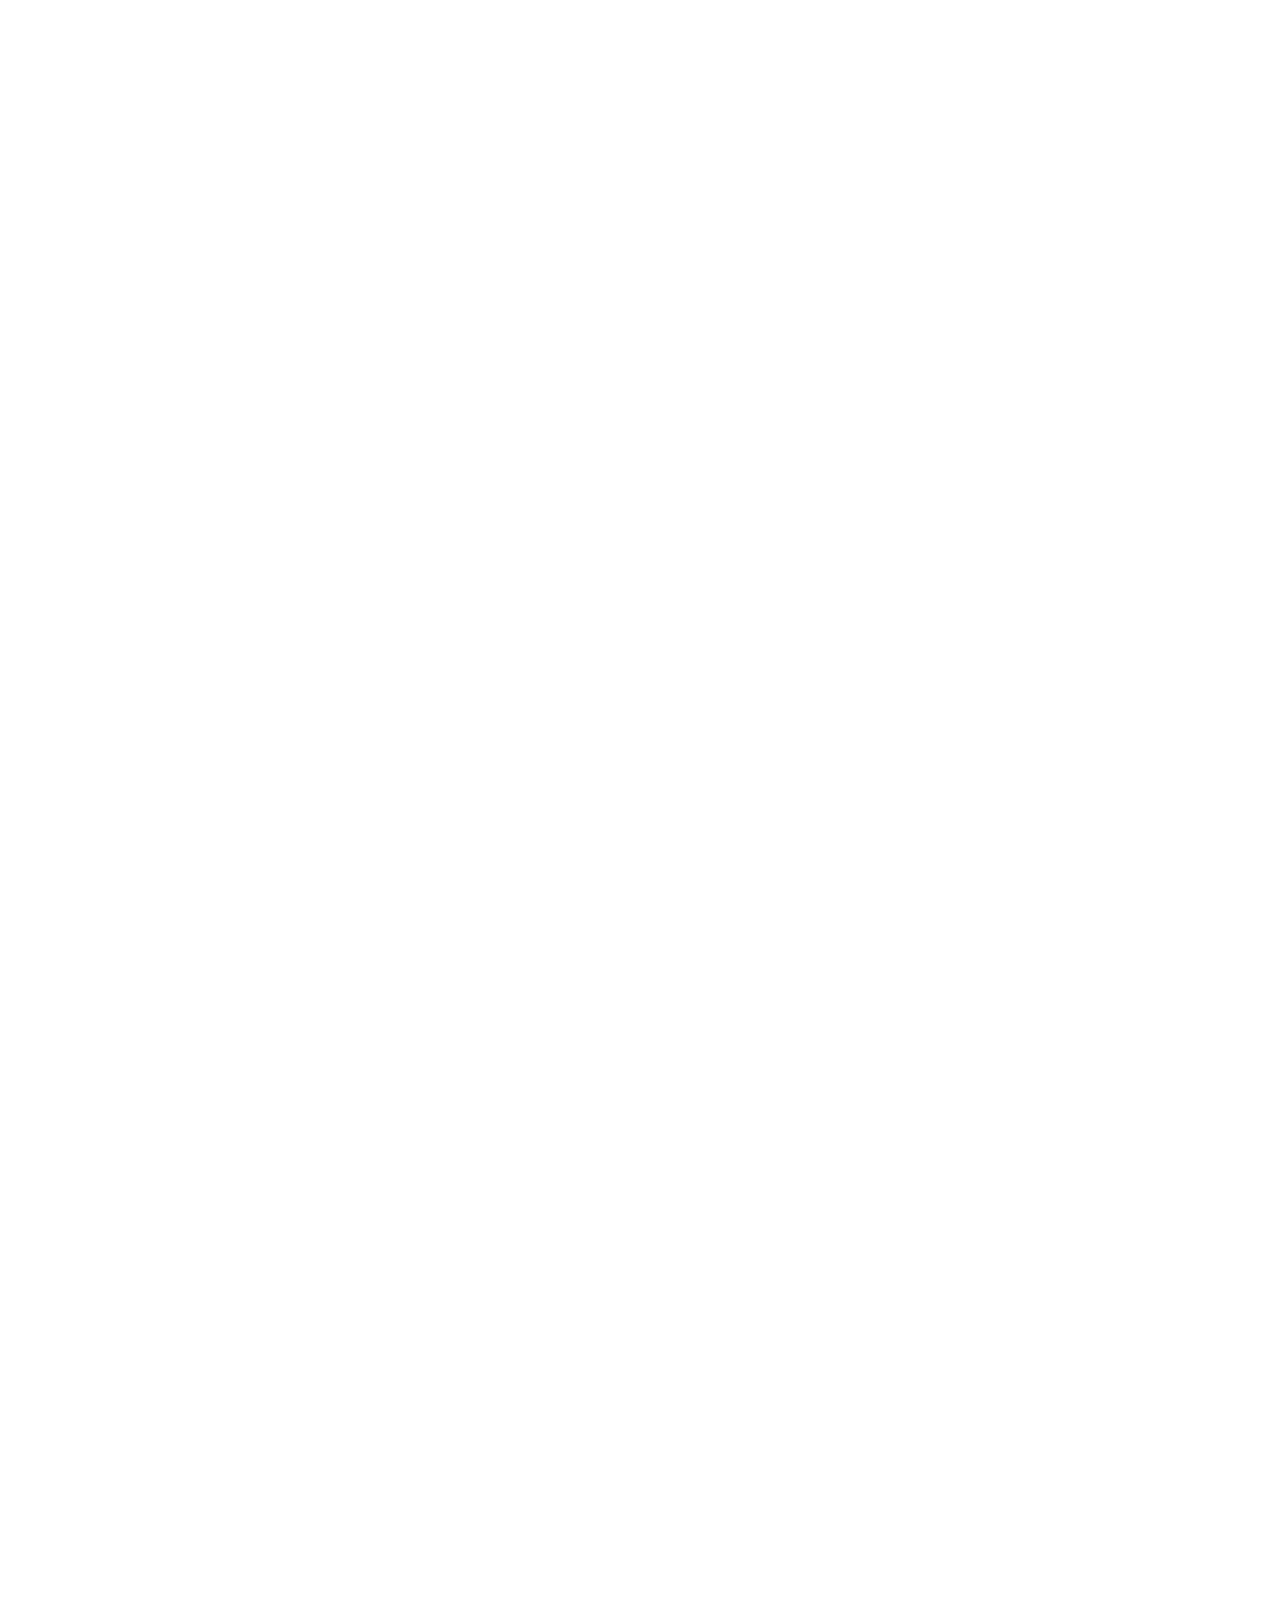
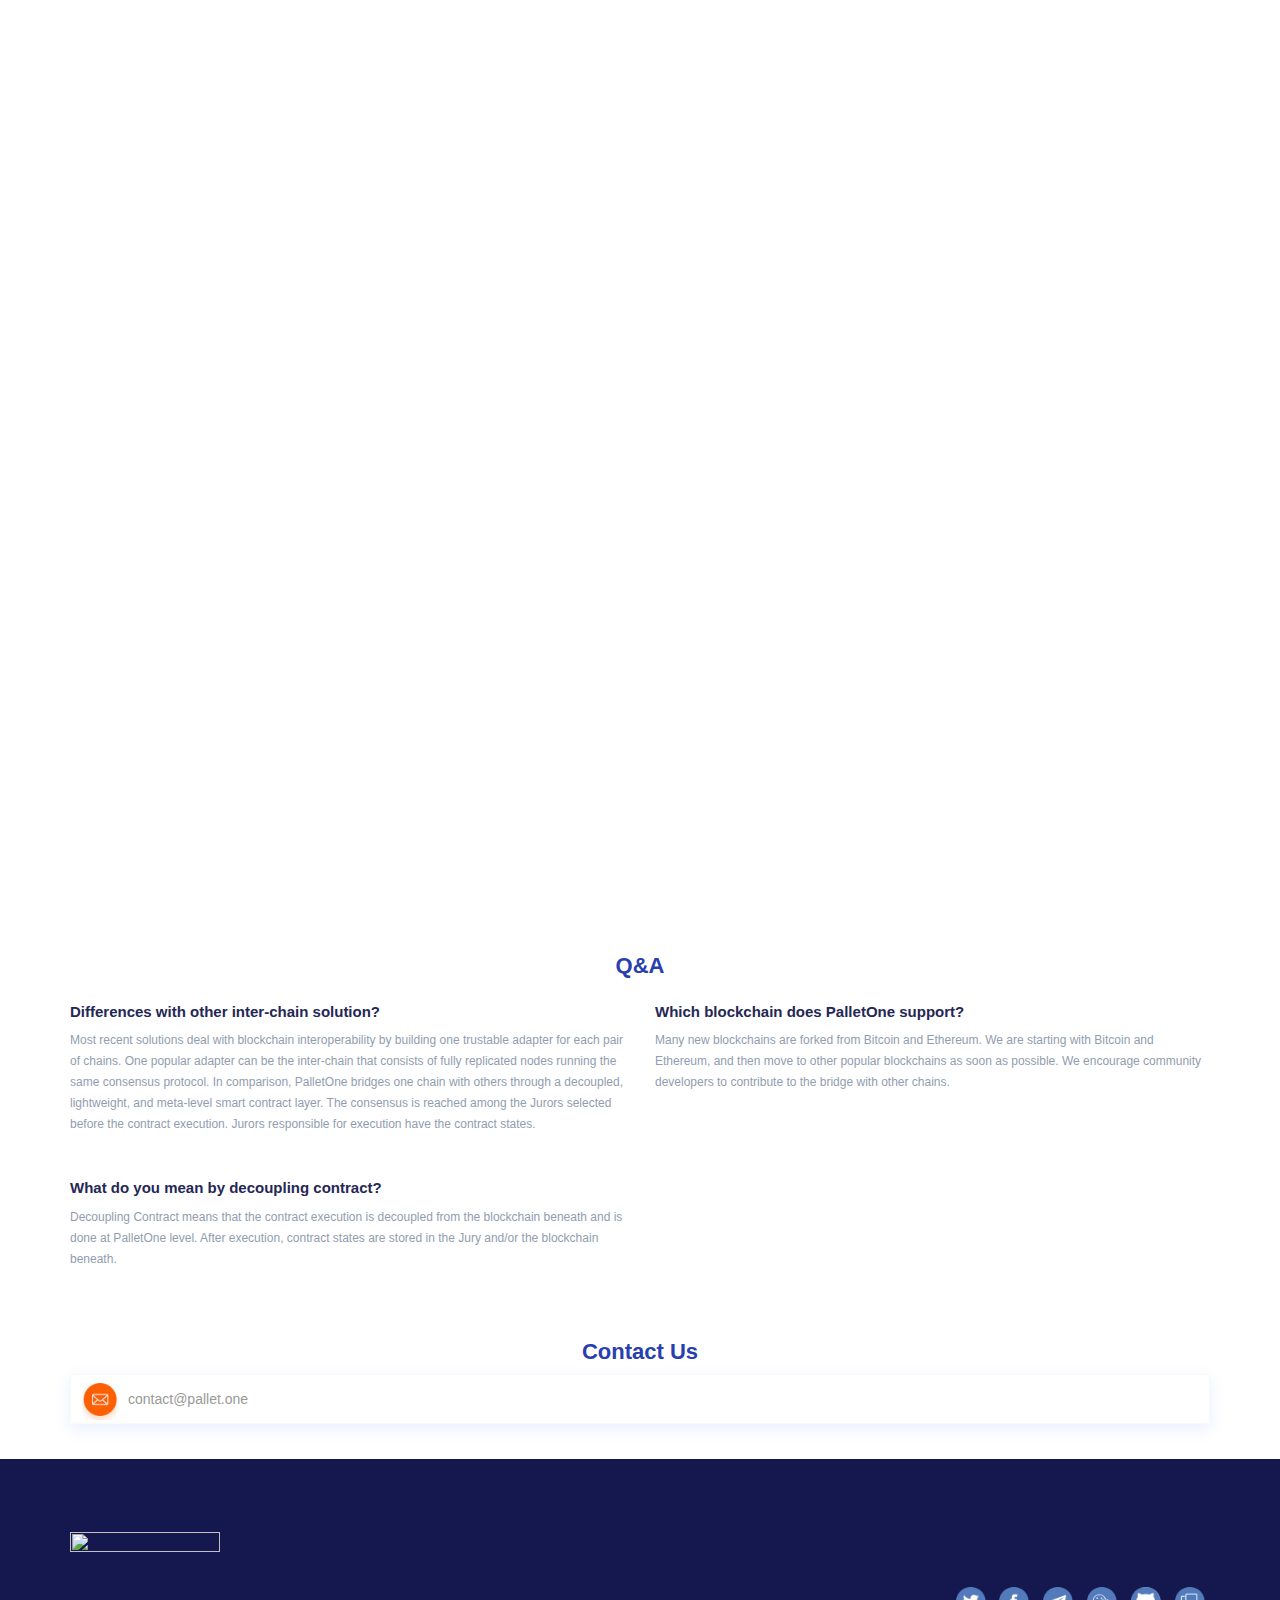
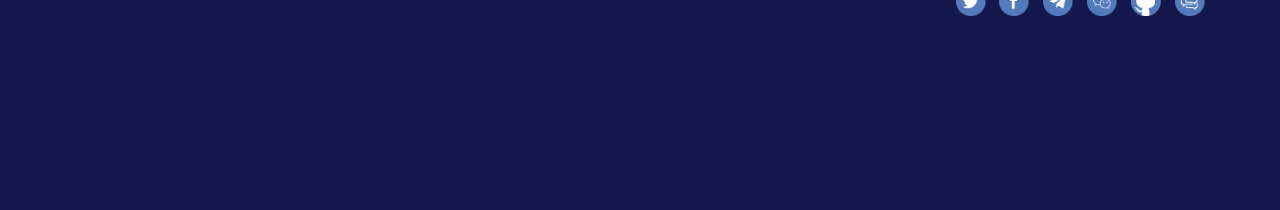
==== commit 43e241fc: "update imags" ====
--- a/wap/index.html
+++ b/wap/index.html
@@ -64,9 +64,9 @@
                 <div class="navbar-header page-scroll">
                     <button type="button" class="navbar-toggle collapsed" data-toggle="collapse" data-target="#navbar" aria-expanded="false" aria-controls="navbar">
                         <span class="sr-only">Toggle navigation</span>
-                        <img src="images/icon-older.png" class="img-responsive" style="width:30px;">
+                        <img src="../images/icon-older.png" class="img-responsive" style="width:30px;">
                     </button>
-                    <a class="navbar-brand" href="#"><img class="logo" src="images/logo.png" /></a>
+                    <a class="navbar-brand" href="#"><img class="logo" src="../images/logo.png" /></a>
                 </div>
                 <div id="navbar" class="navbar-collapse collapse">
                     <ul class="nav navbar-nav navbar-right">
@@ -76,7 +76,7 @@
                         <li><a class="page-scroll" href="#Timeline">Timeline</a></li>
                         <li><a class="page-scroll" href="#Team">Team</a></li>
                         <li><a class="page-scroll" href="#QA">Q&A </a></li>
-                        <li><a class="page-scroll" href="#Notice">Notice</a></li>
+                        <li><a  href="http://palletone.club/forum.php?mod=forumdisplay&fid=73" target="_blank">Announcement</a></li>
                         <li><a class="page-scroll" href="index_zh_cn.html">中文 </a></li>
                     </ul>
                 </div>
@@ -102,22 +102,22 @@
         </div>
         <div class="row">
             <div class="col-lg-5 features-text">
-                <img src="images/icon_vision1.png" class="fa big-icon pull-left" />
+                <img src="../images/icon_vision1.png" class="fa big-icon pull-left" />
                 <h2>Capacity </h2>
                 <p>Combining the DAG with the jury consensus, it breaks through the technical limits of traditional blockchains both in storage and computing.</p>
             </div>
             <div class="col-lg-5 col-lg-offset-2 features-text">
-                <img src="images/icon_vision2.png" class="fa big-icon pull-left" />
+                <img src="../images/icon_vision2.png" class="fa big-icon pull-left" />
                 <h2>Ecosystem </h2>
                 <p>PalletOne aims to establish a complete smart contract ecosystem that allows developers, users, and "miners" to gain incentive or pay.</p>
             </div>
 			<div class="col-lg-5 features-text">
-                <img src="images/icon_vision3.png" class="fa big-icon pull-left" />
+                <img src="../images/icon_vision3.png" class="fa big-icon pull-left" />
                 <h2>Universality </h2>
                 <p>DApp (Decentralized Application) can be deployed on various chains at the same time and is not limited by the underlying chain.</p>
             </div>
             <div class="col-lg-5 col-lg-offset-2 features-text">
-                <img src="images/icon_vision4.png" class="fa big-icon pull-left" />
+                <img src="../images/icon_vision4.png" class="fa big-icon pull-left" />
                 <h2>Token Model</h2>
                 <p>users do not need to write any code when issuing a token, but only need to configure the relevant parameters</p>
             </div>
@@ -127,35 +127,35 @@
         <div class="row">
             <div class="col-sm-2 col-xs-6 wow zoomIn animated">
                 <div class="services-bg">
-                    <img src="images/icon_za.png">
+                    <img src="../images/icon_za.png">
                     <h2>Zcash</h2>
                     <p>Using zero knowledge proof to provide enhanced privacy</p>
                 </div>
             </div>
             <div class="col-sm-2 col-xs-6 wow zoomIn animated">
                 <div class="services-bg">
-                    <img src="images/icon_li.png">
+                    <img src="../images/icon_li.png">
                     <h2>Litecoin</h2>
                     <p>Coin refined from Bitcoin</p>
                 </div>
             </div>
             <div class="col-sm-2 col-xs-6 wow zoomIn animated">
                 <div class="services-bg">
-                    <img src="images/icon_et.png">
+                    <img src="../images/icon_et.png">
                     <h2>Ethereum</h2>
                     <p>A cryptocurrency featuring smart contract</p>
                 </div>
             </div>
             <div class="col-sm-2 col-xs-6 wow zoomIn animated">
                 <div class="services-bg">
-                    <img src="images/icon_bi.png">
+                    <img src="../images/icon_bi.png">
                     <h2>Bitcoin</h2>
                     <p>Most widely used cryptocurrency</p>
                 </div>
             </div>
             <div class="col-sm-2 col-xs-6 wow zoomIn animated">
                 <div class="services-bg">
-                    <img src="images/icon_io.png">
+                    <img src="../images/icon_io.png">
                     <h2>IOTA</h2>
                     <p>A cryptocurrency featuring zero transaction fee</p>
                 </div>
@@ -172,7 +172,7 @@
         </div>
         <div class="row features-block">
         	<div class="col-lg-6 text-right wow fadeInRight">
-                <img src="images/pic_chain.png"  alt="dashboard" class="img-responsive pull-right" style="width:60%; margin:0 20%;">
+                <img src="../images/pic_chain.png"  alt="dashboard" class="img-responsive pull-right" style="width:60%; margin:0 20%;">
             </div>
             <div class="col-lg-6 features-text wow fadeInLeft">
                 <h2>Multi-Chain</h2>
@@ -181,7 +181,7 @@
         </div>
         <div class="row features-block">
             <div class="col-lg-6 features-text wow fadeInLeft">
-                <img src="images/pic_task.png"  alt="dashboard" class="img-responsive pull-right">            	
+                <img src="../images/pic_task.png"  alt="dashboard" class="img-responsive pull-right">            	
             </div>
             <div class="col-lg-6 wow fadeInRight">
                 <h2>Multi-Task</h2>
@@ -191,7 +191,7 @@
         </div>
         <div class="row features-block">
         	<div class="col-lg-6 text-right wow fadeInRight">
-                <img src="images/pic_security.png"  alt="dashboard" class="img-responsive pull-right">
+                <img src="../images/pic_security.png"  alt="dashboard" class="img-responsive pull-right">
             </div>
 
             <div class="col-lg-6 features-text wow fadeInLeft">
@@ -201,7 +201,7 @@
         </div>
         <div class="row features-block">
             <div class="col-lg-6 features-text wow fadeInLeft">
-                <img src="images/pic_plat.png"  alt="dashboard" class="img-responsive pull-right">            	
+                <img src="../images/pic_plat.png"  alt="dashboard" class="img-responsive pull-right">            	
             </div>
             <div class="col-lg-6 wow fadeInRight">
                 <h2>Multi-Language & Multi-Platform</h2>
@@ -226,50 +226,50 @@
                         	<li>
                             	<h2>2015 Oct</h2>
                                 <p>vChain (internal project) Con-cept born</p>
-                                <img src="images/icon_y.png">
-                                <img class="arrow" src="images/arrow-right.png">
+                                <img src="../images/icon_y.png">
+                                <img class="arrow" src="../images/arrow-right.png">
                             </li>
                             <li>
                             	<h2>2016 Nov</h2>
                                 <p>Update vChain-compat-openssl.spec</p>
-                                <img src="images/icon_g.png">
-                                <img class="arrow" src="images/arrow-right.png">
+                                <img src="../images/icon_g.png">
+                                <img class="arrow" src="../images/arrow-right.png">
                             </li>
                             <li>
                             	<h2>2017 May</h2>
                                 <p>Modify vChain EVM from Eth-ereum EVM</p>
-                                <img src="images/icon_b.png">
-                                <img class="arrow" src="images/arrow-right.png">
+                                <img src="../images/icon_b.png">
+                                <img class="arrow" src="../images/arrow-right.png">
                             </li>
                             <li>
                             	<h2>2017 Sep</h2>
                                 <p>Release vChain v1.2</p>
-                                <img src="images/icon_b.png">
-                                <img class="arrow" src="images/arrow-right.png">
+                                <img src="../images/icon_b.png">
+                                <img class="arrow" src="../images/arrow-right.png">
                             </li>
                             <li>
                             	<h2>2018 Mar</h2>
                                 <p>Release PalletOne White Paper</p>
-                                <img src="images/icon_b.png">
-                                <img class="arrow" src="images/arrow-right.png">
+                                <img src="../images/icon_b.png">
+                                <img class="arrow" src="../images/arrow-right.png">
                             </li>
                             <li>
                             	<h2>2018 Q2</h2>
                                 <p>PalletOne Development and Open Source</p>
-                                <img src="images/icon_b.png">
-                                <img class="arrow" src="images/arrow-right.png">
+                                <img src="../images/icon_b.png">
+                                <img class="arrow" src="../images/arrow-right.png">
                             </li>
                             <li>
                             	<h2>2018 Q3</h2>
                                 <p>Publish Ethereum-supported PalletOne Protocol</p>
-                                <img src="images/icon_b.png">
-                                <img class="arrow" src="images/arrow-right.png">
+                                <img src="../images/icon_b.png">
+                                <img class="arrow" src="../images/arrow-right.png">
                             </li>
                             <li>
                             	<h2>2019 Q2</h2>
                                 <p>PalletOne MainNet online</p>
-                                <img src="images/icon_bb.png">
-                                <img class="arrow" src="images/arrow-right.png">
+                                <img src="../images/icon_bb.png">
+                                <img class="arrow" src="../images/arrow-right.png">
                             </li>
                         </ul>
                     </div>
@@ -278,50 +278,50 @@
                         	<li>
                             	<h2>2016 Apr</h2>
                                 <p>Release illustration about vChain</p>
-                                <img src="images/icon_g.png">
-                                <img class="arrow" src="images/arrow-left.png">
+                                <img src="../images/icon_g.png">
+                                <img class="arrow" src="../images/arrow-left.png">
                             </li>
                             <li>
                             	<h2>2017 Feb</h2>
                                 <p>Develop vChain explorer</p>
-                                <img src="images/icon_b.png">
-                                <img class="arrow" src="images/arrow-left.png">
+                                <img src="../images/icon_b.png">
+                                <img class="arrow" src="../images/arrow-left.png">
                             </li>
                             <li>
                             	<h2>2017 June</h2>
                                 <p>Decouple oracle module from vChain</p>
-                                <img src="images/icon_b.png">
-                                <img class="arrow" src="images/arrow-left.png">
+                                <img src="../images/icon_b.png">
+                                <img class="arrow" src="../images/arrow-left.png">
                             </li>
                             <li>
                             	<h2>2017 Sep</h2>
                                 <p>Concept of PalletOne born</p>
-                                <img src="images/icon_b.png">
-                                <img class="arrow" src="images/arrow-left.png">
+                                <img src="../images/icon_b.png">
+                                <img class="arrow" src="../images/arrow-left.png">
                             </li>
                             <li>
                             	<h2>2018 May</h2>
                                 <p>Release PalletOne Yellow Paper</p>
-                                <img src="images/icon_b.png">
-                                <img class="arrow" src="images/arrow-left.png">
+                                <img src="../images/icon_b.png">
+                                <img class="arrow" src="../images/arrow-left.png">
                             </li>
                             <li>
                             	<h2>2018 Q3</h2>
                                 <p>Publish Bitcoin-supported PalletOne Protocol</p>
-                                <img src="images/icon_b.png">
-                                <img class="arrow" src="images/arrow-left.png">
+                                <img src="../images/icon_b.png">
+                                <img class="arrow" src="../images/arrow-left.png">
                             </li>
                             <li>
                             	<h2>2018 Q4</h2>
                                 <p>PalletOne TestNet online</p>
-                                <img src="images/icon_b.png">
-                                <img class="arrow" src="images/arrow-left.png">
+                                <img src="../images/icon_b.png">
+                                <img class="arrow" src="../images/arrow-left.png">
                             </li>
                             <li>
                             	<h2>2019 Q3</h2>
                                 <p>Connect to more blockchains</p>
-                                <img src="images/icon_bb.png" style="top:40%;">
-                                <img class="arrow" src="images/arrow-left.png">
+                                <img src="../images/icon_bb.png" style="top:40%;">
+                                <img class="arrow" src="../images/arrow-left.png">
                             </li>
                         </ul>
                     </div>
@@ -367,69 +367,180 @@
         </div>
         <div class="row">
         	<div class="swiper-container">
-                <div class="swiper-wrapper">
+                <div class="swiper-wrapper"  style="margin-bottom: 48px;">
                   <div class="col-sm-4 wow fadeInLeft swiper-slide">
-                    <div class="team-member">
-                        <img src="images/zhu.png"  class="img-responsive img-circle img-small" alt="">
-                        <h4>Peijiang Zhu<br><span class="blue-txt">Co-Founder of PalletOne
-    community</span></h4>
+                    <div class="team-member" >
+                        <img src="../images/zhupeijiang.png"  class="img-responsive img-circle img-small" alt="">
+                        <h4>Peijiang Zhu<br><span class="blue-txt">Co-Founder of PalletOne community</span></h4>
                         
                         <p class="text-left">Secretary General of Z-Park Blockchain Industry Alliance
-    Engaged in network，video as well as  blockchain technology  research for years.Expert at underlying blockchain technology , consensus algorithm ,token economy ecosystem. </p>
+    Engaged in network，video as well as  blockchain technology  research for years.Expert at underlying blockchain technology , consensus algorithm ,token economy ecosystem.  </p>
                     </div>
                 </div>
                 <div class="col-sm-4 swiper-slide">
                     <div class="team-member">
-                        <img src="images/jones.png"  class="img-responsive img-circle img-small" alt="">
-                        <h4>Matthew Jones<br><span class="blue-txt">Co-Founder of PalletOne
-    community</span></h4>
+                        <img src="../images/jones.png"  class="img-responsive img-circle img-small" alt="">
+                        <h4>Matthew Jones<br><span class="blue-txt">Co-Founder of PalletOne community</span></h4>
                         
                         <p class="text-left">Business Planner,MICROSOFT
-    Acquired master degaree from the university of Texas at Austin. </p>
+    Acquired master degaree from the university of Texas at Austin.</p>
+                    </div>
+                </div>
+                <div class="col-sm-4 wow fadeInLeft swiper-slide">
+                    <div class="team-member">
+                        <img src="../images/zengyi.png"  class="img-responsive img-circle img-small" alt="">
+                        <h4>Yi Zeng<br><span class="blue-txt">PalletOne Co-founder&CTO</span></h4>
+                        
+                        <p class="text-left">Database expert, author of "SQL Server database technical handbook",work and research in database application, data warehouse, big data and blockchain technology. developed on Fabric.</p>
+                    </div>
+                </div>
+                <div class="col-sm-4 wow fadeInLeft swiper-slide">
+                    <div class="team-member">
+                        <img src="../images/wangcuicui.png"  class="img-responsive img-circle img-small" alt="">
+                        <h4>Cuicui Wang<br><span class="blue-txt">PalletOne Co-founder&System Analyst</span></h4>
+                        
+                        <p class="text-left">M.A. of Beijing University of Posts and Telecommunications,worked in Baidu and subordinate research institution of certain state management department. Expert at research of network security, network traffic analysis as well as blockchain technology.</p>
                     </div>
                 </div>
                 <div class="col-sm-4 wow fadeInRight swiper-slide">
                     <div class="team-member">
-                        <img src="images/chenzhenguo.png"  class="img-responsive img-circle img-small" alt="">
+                        <img src="../images/chenzhenguo.png"  class="img-responsive img-circle img-small" alt="">
                         <h4>Kenneth Chen<br><span class="blue-txt">Co-Founder of PalletOne Community</span></h4>
                         
                         <p class="text-left">Co-Founder & CTO of GenieNRM
     Chief Strategy officer of TelTel
-    Co-Founder & CTO of Datamite Technology 20 years experience in products design and management. </p>
-                    </div>
-                </div>
-				<div class="col-sm-4 wow fadeInLeft swiper-slide">
-                    <div class="team-member">
-                        <img src="images/chenyu.png"  class="img-responsive img-circle img-small" alt="">
-                        <h4>Dr.Yu Chen<br><span class="blue-txt">Specialist of PalletOne</span></h4>
+    Co-Founder & CTO of Datamite Technology 20 years experience in products design and management.</p>
+                    </div>
+                </div>
+                <div class="col-sm-4 wow fadeInLeft swiper-slide">
+                    <div class="team-member">
+                        <img src="../images/liujian.png"  class="img-responsive img-circle img-small" alt="">
+                        <h4>Dr.Jian Liu<br><span class="blue-txt">Specialist of PalletOne</span></h4>
+                        <p class="text-left">The doctor of National University of Defense Technology.Engaged in the development and research of operating system, distributed computing, supercomputer and so on for years</p>
+                    </div>
+                </div>
+                <div class="col-sm-4 wow fadeInLeft swiper-slide">
+                    <div class="team-member">
+                        <img src="../images/chenyu.png"  class="img-responsive img-circle img-small" alt="">
+                        <h4>Dr.Yu Che<br><span class="blue-txt">Specialist of PalletOne</span></h4>
                         
                         <p class="text-left">Served as a research scientist in the US Summus Inc, mainly developing algorithms and software for image processing and pattern recognition in the US Defense Research Department, such as ONR and Sandia National Labs.</p>
                     </div>
                 </div>
                 <div class="col-sm-4 wow fadeInLeft swiper-slide">
                     <div class="team-member">
-                        <img src="images/liujian.png"  class="img-responsive img-circle img-small" alt="">
-                        <h4>Dr.Jian Liu<br><span class="blue-txt">Specialist of PalletOne</span></h4>
-						<p class="text-left"> The doctor of National University of Defense Technology.Engaged in the development and research of operating system, distributed computing, supercomputer and so on for years </p>
-
-                    </div>
-                </div>
-                <div class="col-sm-4 wow fadeInLeft swiper-slide">
-                    <div class="team-member">
-                        <img src="images/zengyi.png"  class="img-responsive img-circle img-small" alt="">
-                        <h4>YiZeng<br><span class="blue-txt">PalletOne Architect</span></h4>
-                        
-                        <p class="text-left">Database expert, author of "SQL Server database technical handbook",work and research in database application, data warehouse, big data and blockchain technology. developed on Fabric.</p>
-                    </div>
-                </div>
-                <div class="col-sm-4 wow fadeInLeft swiper-slide">
-                    <div class="team-member">
-                        <img src="images/wangcuicui.png"  class="img-responsive img-circle img-small" alt="">
-                        <h4>CuicuiWang<br><span class="blue-txt">PalletOne Architect</span></h4>
-						<p class="text-left">M.A. of Beijing University of Posts and Telecommunications,worked in Baidu and subordinate research institution of certain state management department. Expert at research of network security, network traffic analysis as well as blockchain technology. </p>
-                    </div>
-                </div>
-                </div>
+                        <img src="../images/shiningning.png"  class="img-responsive img-circle img-small" alt="">
+                        <h4>Ningning Shi<br><span class="blue-txt">Specialist of PalletOne</span></h4>
+                        
+                        <p class="text-left">Specialist of PalletOne.</p>
+                    </div>
+                </div>
+                <div class="col-sm-4 wow fadeInLeft swiper-slide">
+                    <div class="team-member">
+                        <img src="../images/maoxiaojun.png"  class="img-responsive img-circle img-small" alt="">
+                        <h4>Xiaojun Mao<br><span class="blue-txt">PalletOne CMO</span></h4>
+                        
+                        <p class="text-left">As Senior Market Consultant for Blockchain Industrial Alliance of Zhongguancun , as CEO of STARTHALO (Beijing) Media Technology Co., Ltd. as master of management of MSC, ESC Rennes School of Business, France. Having worked in the Economic Management College for DBA Office of Beijing University of Posts and Telecommunications.</p>
+                    </div>
+                </div>
+                <div class="col-sm-4 wow fadeInLeft swiper-slide">
+                    <div class="team-member">
+                        <img src="../images/liudonghai.png"  class="img-responsive img-circle img-small" alt="">
+                        <h4>Donghai Liu<br><span class="blue-txt">PalletOne director of operation</span></h4>
+                        
+                        <p class="text-left">As Senior Market Director for Blockchain Industrial Alliance of Zhonggancun, as executive director of STARTHALO (Beijing) Media Technology Co., Ltd., and general manager of Harmony Totem (Beijing) Commercial Management Co.,Ltd.</p>
+                    </div>
+                </div>
+                <div class="col-sm-4 wow fadeInLeft swiper-slide">
+                    <div class="team-member">
+                        <img src="../images/fengminsen.png"  class="img-responsive img-circle img-small" alt="">
+                        <h4>Minsen Feng<br><span class="blue-txt">PalletOne Asia-Pacific Marketing Director</span></h4>
+                        
+                        <p class="text-left">PalletOne Asia-Pacific Marketing Director.</p>
+                    </div>
+                </div>
+                <div class="col-sm-4 wow fadeInLeft swiper-slide">
+                    <div class="team-member">
+                        <img src="../images/zhaoxiang.png"  class="img-responsive img-circle img-small" alt="">
+                        <h4>Xiang Zhao<br><span class="blue-txt">PalletOne Asia-Pacific Marketing Director</span></h4>
+                        
+                        <p class="text-left">PalletOne Asia-Pacific Marketing Director.</p>
+                    </div>
+                </div>
+                <div class="col-sm-4 wow fadeInLeft swiper-slide">
+                    <div class="team-member">
+                        <img src="../images/zhangzheng.png"  class="img-responsive img-circle img-small" alt="">
+                        <h4>Zheng Zhang<br><span class="blue-txt">PalletOne manager of operation</span></h4>
+                        
+                        <p class="text-left">COO for STARTHALO (Beijing) Media Technology Co., Ltd.</p>
+                    </div>
+                </div>
+                <div class="col-sm-4 wow fadeInLeft swiper-slide">
+                    <div class="team-member">
+                        <img src="../images/yangyu.png"  class="img-responsive img-circle img-small" alt="">
+                        <h4>Yu Yang<br><span class="blue-txt">PalletOne Distributed Storage DAG Module Leader</span></h4>
+                        
+                        <p class="text-left">Master of Science in Electronics and Communication Engineering, Beijing Jiaotong University. Has many years of development experience, early researcher of Bitcoin, Ethereum and DAG technology.</p>
+                    </div>
+                </div>
+                <div class="col-sm-4 wow fadeInLeft swiper-slide">
+                    <div class="team-member">
+                        <img src="../images/guolihua.png"  class="img-responsive img-circle img-small" alt="">
+                        <h4>Lihua Guo<br><span class="blue-txt">PalletOne senior engineer<br>leader of virtual machine and contract management module</span></h4>
+                        
+                        <p class="text-left">Engaged in software development, architecture design and multi-year technical management of the Internet and broadcasting industry. Has in-depth research and practical development experience on blockchains such as fabric and bitcoin.</p>
+                    </div>
+                </div>
+                <div class="col-sm-4 wow fadeInLeft swiper-slide">
+                    <div class="team-member">
+                        <img src="../images/wangjiyou.png"  class="img-responsive img-circle img-small" alt="">
+                        <h4>Jiyou Wang<br><span class="blue-txt">Leader of the PalletOne code framework and p2p network module</span></h4>
+                        
+                        <p class="text-left">Master of Bohai University. Proficient in C, C++, Go languages, rich experience in DHCPv6, ND, RUI protocols, and high-performance server design and development; Familiar with block chain P2P network design and development.</p>
+                    </div>
+                </div>
+                <div class="col-sm-4 wow fadeInLeft swiper-slide">
+                    <div class="team-member">
+                        <img src="../images/yangjie.png"  class="img-responsive img-circle img-small" alt="">
+                        <h4>Jie Yang<br><span class="blue-txt">PalletOne development engineer<br>storage DAG and memory management</span></h4>
+                        
+                        <p class="text-left">Graduated from Beijing university of chemical technology, majoring in computer science, I have been engaged in the development of the back-end of go language for a long time, and have a deep understanding of the basic elements and design of block chain.</p>
+                    </div>
+                </div>
+                <div class="col-sm-4 wow fadeInLeft swiper-slide">
+                    <div class="team-member">
+                        <img src="../images/gouguangquan.png"  class="img-responsive img-circle img-small" alt="">
+                        <h4>Albert·Gou<br><span class="blue-txt">PalletOne core development engineer<br> leader of consensus algorithm module</span></h4>
+                        
+                        <p class="text-left">Familiar with a variety of front-end and back-end technology, many years of C++ language research and development experience, participate in application software development in multiple industries, and have in-depth research on BitShares and DPoS consensus.</p>
+                    </div>
+                </div>
+                <div class="col-sm-4 wow fadeInLeft swiper-slide">
+                    <div class="team-member">
+                        <img src="../images/zhangxiangli.png"  class="img-responsive img-circle img-small" alt="">
+                        <h4>Xiangli Zhang<br><span class="blue-txt">PalletOne Senior Core R&D Engineer<br>manager of the underlying chain transaction adapter model</span></h4>
+                        
+                        <p class="text-left">With years of experience in C / CPP development, familiar with encryption and decryption algorithms, bitcoin, data structure and algorithms have a deeper understanding, block chain lover.</p>
+                    </div>
+                </div>
+                <div class="col-sm-4 wow fadeInLeft swiper-slide">
+                    <div class="team-member">
+                        <img src="../images/wangligang.png"  class="img-responsive img-circle img-small" alt="">
+                        <h4>Ligang Wang<br><span class="blue-txt">PalletOne Senior Development Engineer<br>leader of chain data API and wallet service module</span></h4>
+                        
+                        <p class="text-left">aster degree from China University of Petroleum (Beijing), with experience in data communications, big data, block chains, micro-services related development, and engaged in economic research.</p>
+                    </div>
+                </div>
+                <div class="col-sm-4 wow fadeInLeft swiper-slide">
+                    <div class="team-member">
+                        <img src="../images/wuzhiyuan.png"  class="img-responsive img-circle img-small" alt="">
+                        <h4>Zhiyuan Wu<br><span class="blue-txt">PalletOne Senior Development Engineer<br>head of system contract module</span></h4>
+                        
+                        <p class="text-left">Graduated from Beijing University of Posts and Telecommunications, MBA. Engaged in block chain investment and Practice for many years. Focus on technology and study the sociological and economic significance of blockchain.</p>
+                    </div>
+                </div>
+                
+            </div>
                 <!-- Add Pagination -->
                 <div class="swiper-pagination"></div>
           </div>
@@ -444,49 +555,41 @@
                 <h1 class="g-title">Advisors</h1>
             </div>
         </div>
-   <div class="team container" >
-        <div class="col-sm-4 wow fadeInLeft animated">
-            <div class="team-member">
-                <img src="images/mengyan.png"  class="img-responsive img-circle img-small" alt="">
-                <h4>Yan Meng<br><span class="blue-txt">Vice president of CSDN
-</span></h4>
-                
-                <p class="text-left">One of the promoters of "Tong Zheng" (Token) conception.</p>
-            </div>
-        </div>
-		<div class="col-sm-4" >
-            <div class="team-member">
-                <img src="images/ligong2.png"  class="img-responsive img-circle img-small" alt="">
-                <h4>Dr.Li Gong<br><span class="blue-txt">PalletOne Chief Scientist</span></h4>
-                
-                <p class="text-left">President of Mozilla company，Former 
+        <div class="row">
+            <div class="swiper-container">
+                <div class="swiper-wrapper">
+                  <div class="col-sm-4 wow fadeInLeft swiper-slide">
+                    <div class="team-member" style="height: 410px;">
+                        <img src="../images/mengyan.png"  class="img-responsive img-circle img-small" alt="">
+                        <h4>Yan Meng<br><span class="blue-txt">Vice president of CSDN</span></h4>
+                        
+                        <p class="text-left">One of the promoters of "Tong Zheng" (Token) conception.</p>
+                    </div>
+                </div>
+                <div class="col-sm-4 swiper-slide">
+                    <div class="team-member" style="height: 410px;">
+                        <img src="../images/ligong2.png"  class="img-responsive img-circle img-small" alt="">
+                        <h4>Dr.Li Gong<br><span class="blue-txt">PalletOne Chief Scientist</span></h4>
+                        
+                        <p class="text-left">President of Mozilla company，Former 
 vice president of  Microsoft China R & D 
 group，president of China Engineering Research Institute of Sun. Got a bacherlor’s degree and a master’s degree in computer science of Tsinghua University, Ph. D. of computer science of University of Cambridge.</p>
-            </div>
-        </div>
-        <div class="col-sm-4">
-            <div class="team-member"align="center">
-                <img src="images/AkiyoshiFukumitsu.png"  class="img-responsive img-circle img-small" alt="">
-                <h4>AkiyoshiFukumitsu  <br><span class="blue-txt">Founder & CEO of Hivelocity inc.</span></h4>
-                
-                <p class="text-left">Based in Tokyo, over 20 years of web development, online marketing and business solutions extensive experience.</p>
-            </div>
-        </div>
-		
-		    </div>
-				<div class="col-lg-12 text-center wow zoomIn">
-				 <h1 class="g-title">
-                   Ideology Mentor and Energized Investment<br>
-                </h1>
-	<div align="center" style="margin-top:60px;">
-		 <img src="images/yuandaoziben.png" height="153" width="151" >
-		 </div>
-	</div>
-		 
-	<p align="center" >As the zelator and evangelist of blockchain and token economy，Gen Tao<br>
-	will offer guiding ideology and energized investment for PalletOne<br> through Gen Tao Capital, which will contribute to the sound development <br>
-	of the project and the autonomous community construction.
-	</p>
+                    </div>
+                </div>
+                <div class="col-sm-4 wow fadeInRight swiper-slide">
+                    <div class="team-member" style="height: 410px;">
+                        <img src="../images/AkiyoshiFukumitsu.png"  class="img-responsive img-circle img-small" alt="">
+                        <h5>AkiyoshiFukumitsu<br><span class="blue-txt">Founder & CEO of Hivelocity inc</span></h5>
+                        
+                        <p class="text-left">Based in Tokyo, over 20 years of web development, online marketing and business solutions extensive experience.</p>
+                    </div>
+                </div>
+            </div>
+                <!-- Add Pagination -->
+            <div class="swiper-pagination"></div>
+          </div>
+            
+        </div>
 </section>
 <section id="" class="navy-section testimonials">
 
@@ -497,17 +600,27 @@
                    Investment Funds<br>
                 </h1>
                 <div class="testimonials-text">
-                    <img src="images/funds.png" height="144.15" width="142.6">
-					<img src="images/6.jpg" height="144.15" width="142.6">
-					<img src="images/5.jpg" height="144.15" width="142.6">
-					<img src="images/1.png" height="144.15" width="142.6">
-                    <img src="images/8.jpg" height="144.15" width="142.6">
-					<img src="images/7.png" height="144.15" width="142.6">
+                    <img src="../images/yuandaoziben.png" height="144.15" width="142.6">
+					<img src="../images/bitrise.jpg" height="144.15" width="142.6">
+					<img src="../images/bwfund.jpg" height="144.15" width="142.6">
+					<img src="../images/danhua.png" height="144.15" width="142.6">
+                    <img src="../images/genesis.jpg" height="144.15" width="142.6">
+                    <img src="../images/hcapital.jpg" height="144.15" width="142.6">
+                    <img src="../images/jiedian.png" height="144.15" width="162.6">
+                    <img src="../images/linkvc.png" height="144.15" width="142.6">
+                </div>
+                <div class="testimonials-text">
+                    <img src="../images/funds.png" height="144.15" width="142.6">
+                    <img src="../images/6.jpg" height="144.15" width="142.6">
+                    <img src="../images/5.jpg" height="144.15" width="142.6">
+                    <img src="../images/yinli.jpg" height="144.15" width="142.6">
+                    <img src="../images/8.jpg" height="144.15" width="142.6">
+                    <img src="../images/7.png" height="144.15" width="142.6">
                 </div>
 				<div class="testimonials-text wow bounceIn animated">
-				<img src="images/2.jpg" height="80.15" width="370.6">
-				<img src="images/3.jpg" height="80.15" width="370.6">
-				<img src="images/4.jpg" height="80.15" width="370.6">
+				<img src="../images/2.jpg" height="80.15" width="370.6">
+				<img src="../images/3.jpg" height="80.15" width="370.6">
+				<img src="../images/4.jpg" height="80.15" width="370.6">
 				</div>
             </div>
         </div>
@@ -534,34 +647,6 @@
             <div class="col-lg-6 features-text">
                 <h2>What do you mean by decoupling contract?</h2>
                 <p>Decoupling Contract means that the contract execution is decoupled from the blockchain beneath and is done at PalletOne level. After execution, contract states are stored in the Jury and/or the blockchain beneath.</p>
-            </div>
-            <!-- <div class="col-lg-6 features-text"> -->
-                <!-- <h2>Is there any video to show how PalletOne protocol works?</h2> -->
-                <!-- <p>A preliminary video is here.</p> -->
-            <!-- </div> -->
-        </div>
-    </div>
-
-</section>
-<section class="features" id="Notice">
-    <div class="container">
-        <div class="row">
-            <div class="col-lg-12 text-center">
-                <h1 class="g-title"> Notice </h1>
-            </div>
-        </div>
-        <div class="row">
-            <div class="col-lg-6 features-text">
-                <h2><a href="#">Notice 1</a></h2>
-
-            </div>
-            <div class="col-lg-6 features-text">
-                <h2><a href="#">Notice 2</a></h2>
-            </div>
-        </div>
-        <div class="row">
-            <div class="col-lg-6 features-text">
-                <h2><a href="#">Notice 3</a></h2>
             </div>
             <!-- <div class="col-lg-6 features-text"> -->
                 <!-- <h2>Is there any video to show how PalletOne protocol works?</h2> -->
@@ -610,25 +695,25 @@
     <div class="container">
         <div class="row">
             <div class="col-xs-5">
-                <img src="images/logo_footer.png" class="img-responsive" style="margin-top:-55px;" width="150" height="150">
+                <img src="../images/logo_footer.png" class="img-responsive" style="margin-top:-55px;" width="150" height="150">
             </div>
             <div class="col-xs-7">
                 <ul class="list-inline pull-right">
-                    <li><a href="https://twitter.com/PalletOne_org" target="view_window"><img src="images/icon-bird.png"></a>
+                    <li><a href="https://twitter.com/PalletOne_org" target="view_window"><img src="../images/icon-bird.png"></a>
                     </li>
-                    <li><a href="https://www.facebook.com/profile.php?id=100026164972741" target="view_window"><img src="images/icon-f.png"></a>
+                    <li><a href="https://www.facebook.com/profile.php?id=100026164972741" target="view_window"><img src="../images/icon-f.png"></a>
                     </li>
-                    <li><a href="https://t.me/PalletOneGlobal" target="view_window"><img src="images/telegram.png"></a>
+                    <li><a href="https://t.me/PalletOneGlobal" target="view_window"><img src="../images/telegram.png"></a>
                     </li>
                     <li id="qq" style="position: relative">
                         <div style="width: 100px;height:100px;position: absolute;top:-115px;left:-36px;z-index: 999;display: none;" id="showWx">
                             <img src="../images/QRcode.jpg" width="100%" height="100%">
                         </div>
-                        <img src="images/wechat.png"  width="30" height="30" id="wx" style="cursor: pointer">
+                        <img src="../images/wechat.png"  width="30" height="30" id="wx" style="cursor: pointer">
                     </li>
-					<li><a href="https://github.com/PalletOne" target="view_window"><img src="images/github.png"></a>
+					<li><a href="https://github.com/PalletOne" target="view_window"><img src="../images/github.png"></a>
                     </li>
-                    <li><a href="http://palletone.club" target="view_window"><img src="images/icon-forum.png"  width="30" height="30"></a>
+                    <li><a href="http://palletone.club" target="view_window"><img src="../images/icon-forum.png"  width="30" height="30"></a>
                     </li>
                 </ul>
             </div>
--- a/wap/css/style.css
+++ b/wap/css/style.css
@@ -26,18 +26,18 @@
 }
 section p {
   color: #919daf;
-  font-size: 14px;
+  font-size: 12px;
   line-height:21px;
 }
 .section-bg-1{
-	background:url(../images/b_bg1.jpg) no-repeat center 65px; background-size:100% auto;
+	background:url(../../images/b_bg1.jpg) no-repeat center 65px; background-size:100% auto;
 }
 address {
   font-size: 13px;
 }
 h1 {
   margin-top: 30px;
-  margin-bottom: 30px;
+  /*margin-bottom: 30px;*/
   font-size: 30px;
   font-weight: 200;
 }
@@ -170,7 +170,7 @@
   background: url('../img/header_four.jpg') 50% 0 no-repeat;
 }
 .change-btn{
-	border:1px solid #f8d3ba; border-radius:36px; width:110px; height:36px; vertical-align:top; margin-top:20px; text-align:center; line-height:30px !important; background:url(../images/rate-right.png) no-repeat 90px center; cursor:pointer;
+	border:1px solid #f8d3ba; border-radius:36px; width:110px; height:36px; vertical-align:top; margin-top:20px; text-align:center; line-height:30px !important; background:url(../../images/rate-right.png) no-repeat 90px center; cursor:pointer;
 }
 .banner{color:#171717; font-size:24px; padding:18% 0 9%; line-height:30px; text-align:center; margin-top:70px;}
 .banner .title{margin-bottom:3%;}
@@ -343,11 +343,11 @@
 }
 .team-member {
 	width:100%;
-	margin:-63px auto 0;
+	/*margin:-63px auto 0;*/
   text-align: center;
    background:#fff;
    padding: 15px;
-   height:392px;
+   height:462px;
     box-shadow:0 0 25px rgba(53,101,253,0.2);
 }
 .team-member img {
@@ -360,8 +360,8 @@
 	padding-bottom:10px;
 }
 .team-member .blue-txt{
-	color:#2840af;
-	font-size:18px;
+	color:#999;
+	font-size:12px;
 }
 .Mentors .team-member{width:100%; height:auto; background:none;box-shadow:0 0 0 rgba(53,101,253,0);}
 .Mentors .team-member h4{border:none; padding-bottom:0; margin-bottom:0; line-height:35px; }
@@ -774,7 +774,7 @@
   margin-bottom: 20px;
 }
 .m-b-lg {
-  margin-bottom: 30px;
+  /*margin-bottom: 30px;*/
 }
 .m-b-xl {
   margin-bottom: 40px;
@@ -838,7 +838,7 @@
 .footer{background:#15184f; padding:10% 0;}
 .footer .list-inline img{width:100%; height:auto;}
 .footer .list-inline li{width:40px;}
-.testimonials-text{background:url(../images/time.png) no-repeat center; background-size:auto 100%; overflow:hidden; margin-top:20px;}
+.testimonials-text{background:url(../../images/time.png) no-repeat center; background-size:auto 100%; overflow:hidden; margin-top:20px;}
 .testimonials-text .left{ position:relative; width:50%; border-right:2px solid #5c9afd;}
 .testimonials-text .right{ position:relative;width:50%;}
 .testimonials-text h2{color:#252658; font-weight:bold; font-size:14px; margin-top:0;}
@@ -886,5 +886,5 @@
 .swiper-pagination-bullet{width:10px; height:10px; background:#fff; border:2px solid #bad1e7; opacity:1;}
 .swiper-pagination-bullet-active{width:10px; height:10px; background:#fff; border:3px solid #3a9eff;}
 .swiper-container-horizontal>.swiper-pagination-bullets, .swiper-pagination-custom, .swiper-pagination-fraction{bottom:0;}
-.team-section{ background:url(../images/b_bg3.jpg) no-repeat 0 0; background-size:100% auto;}
-.section-bg-2{ background:url(../images/b_bg2.jpg) no-repeat 0 0; background-size:100% auto;}+.team-section{ background:url(../../images/b_bg3.jpg) no-repeat 0 0; background-size:100% auto;}
+.section-bg-2{ background:url(../../images/b_bg2.jpg) no-repeat 0 0; background-size:100% auto;}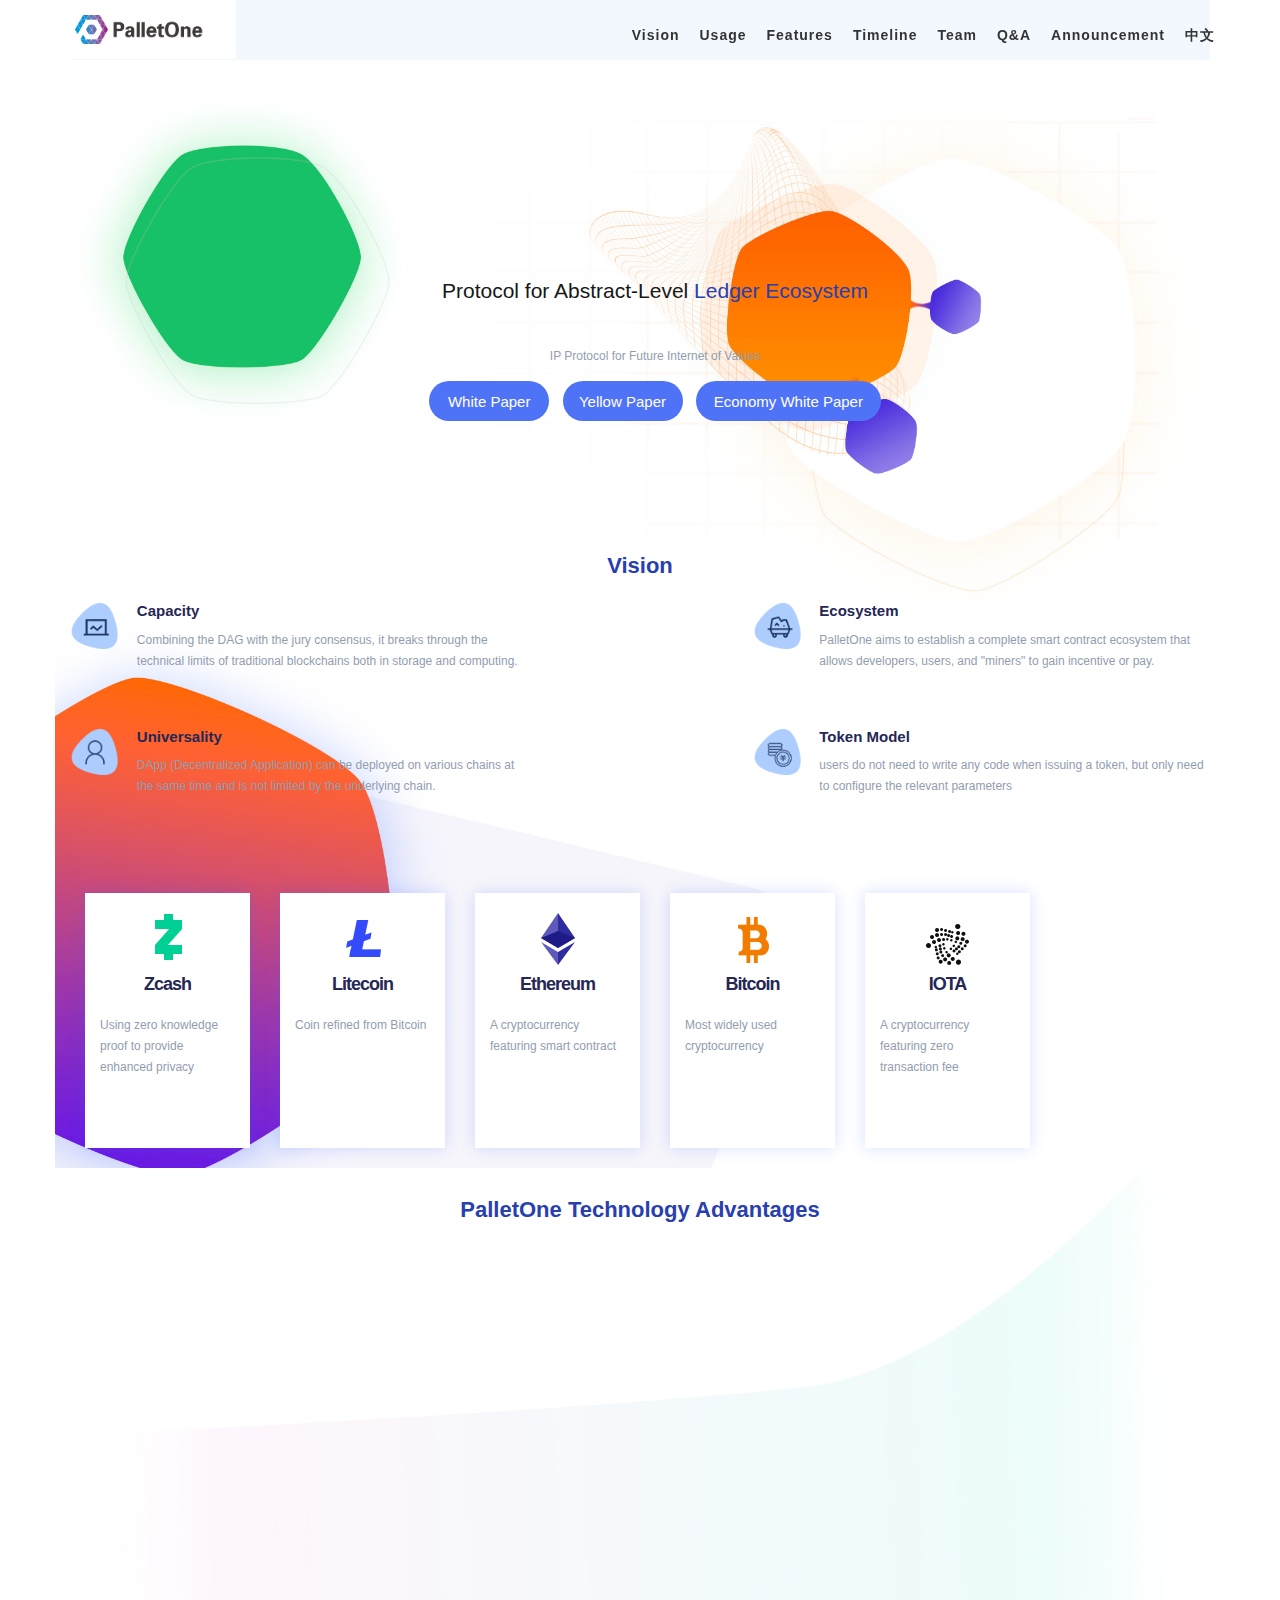
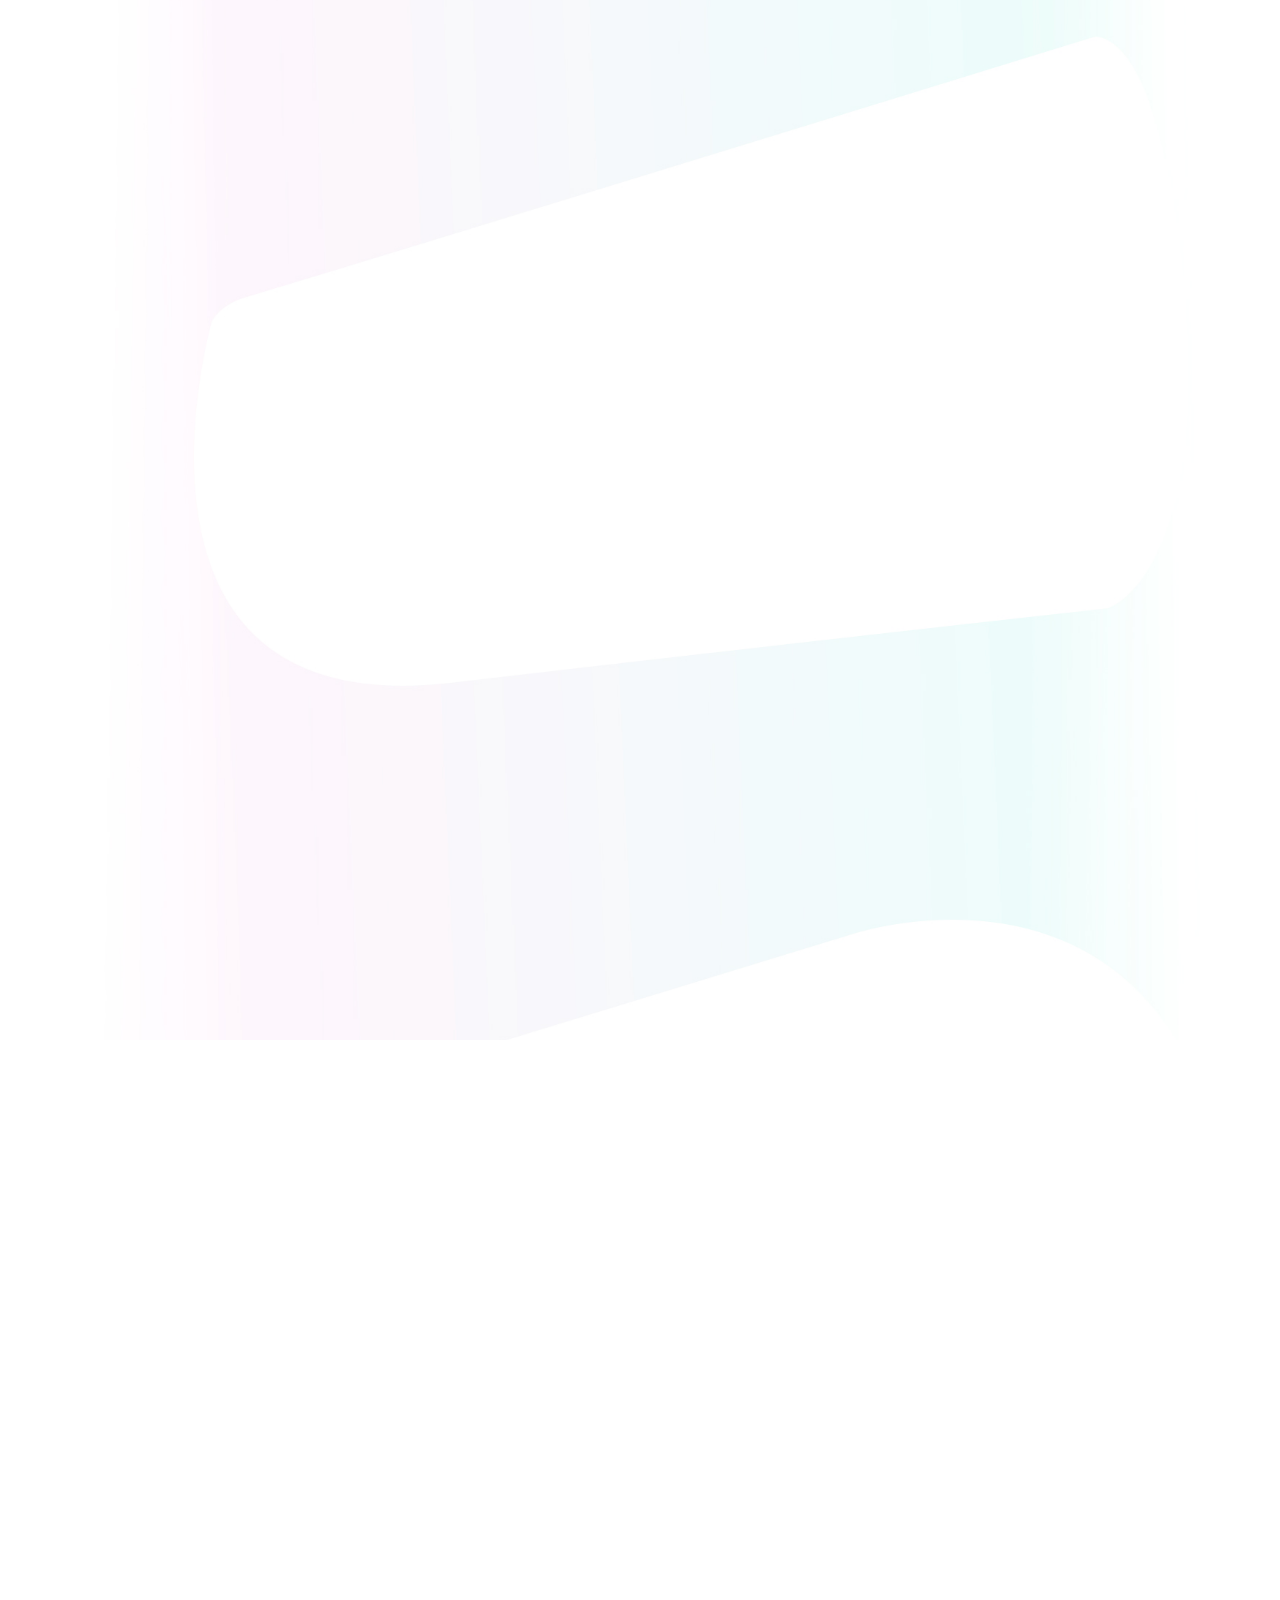
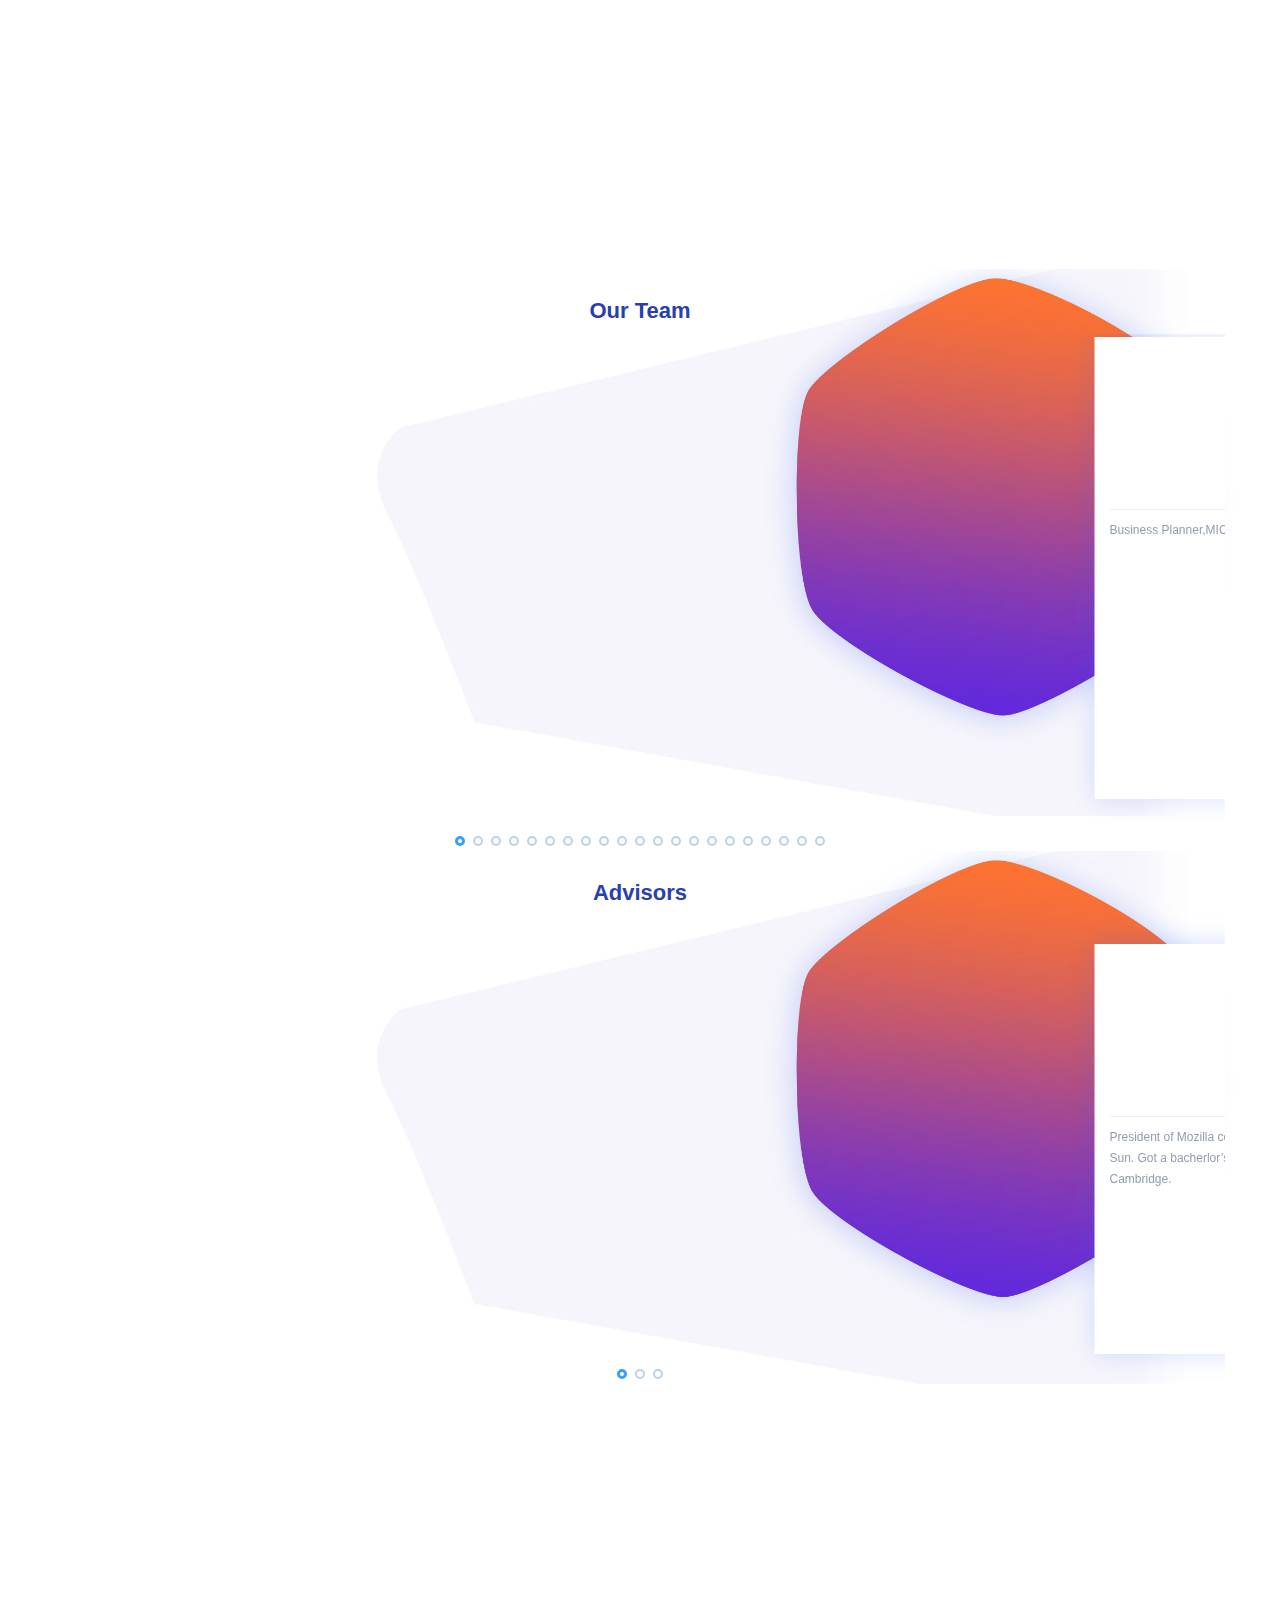
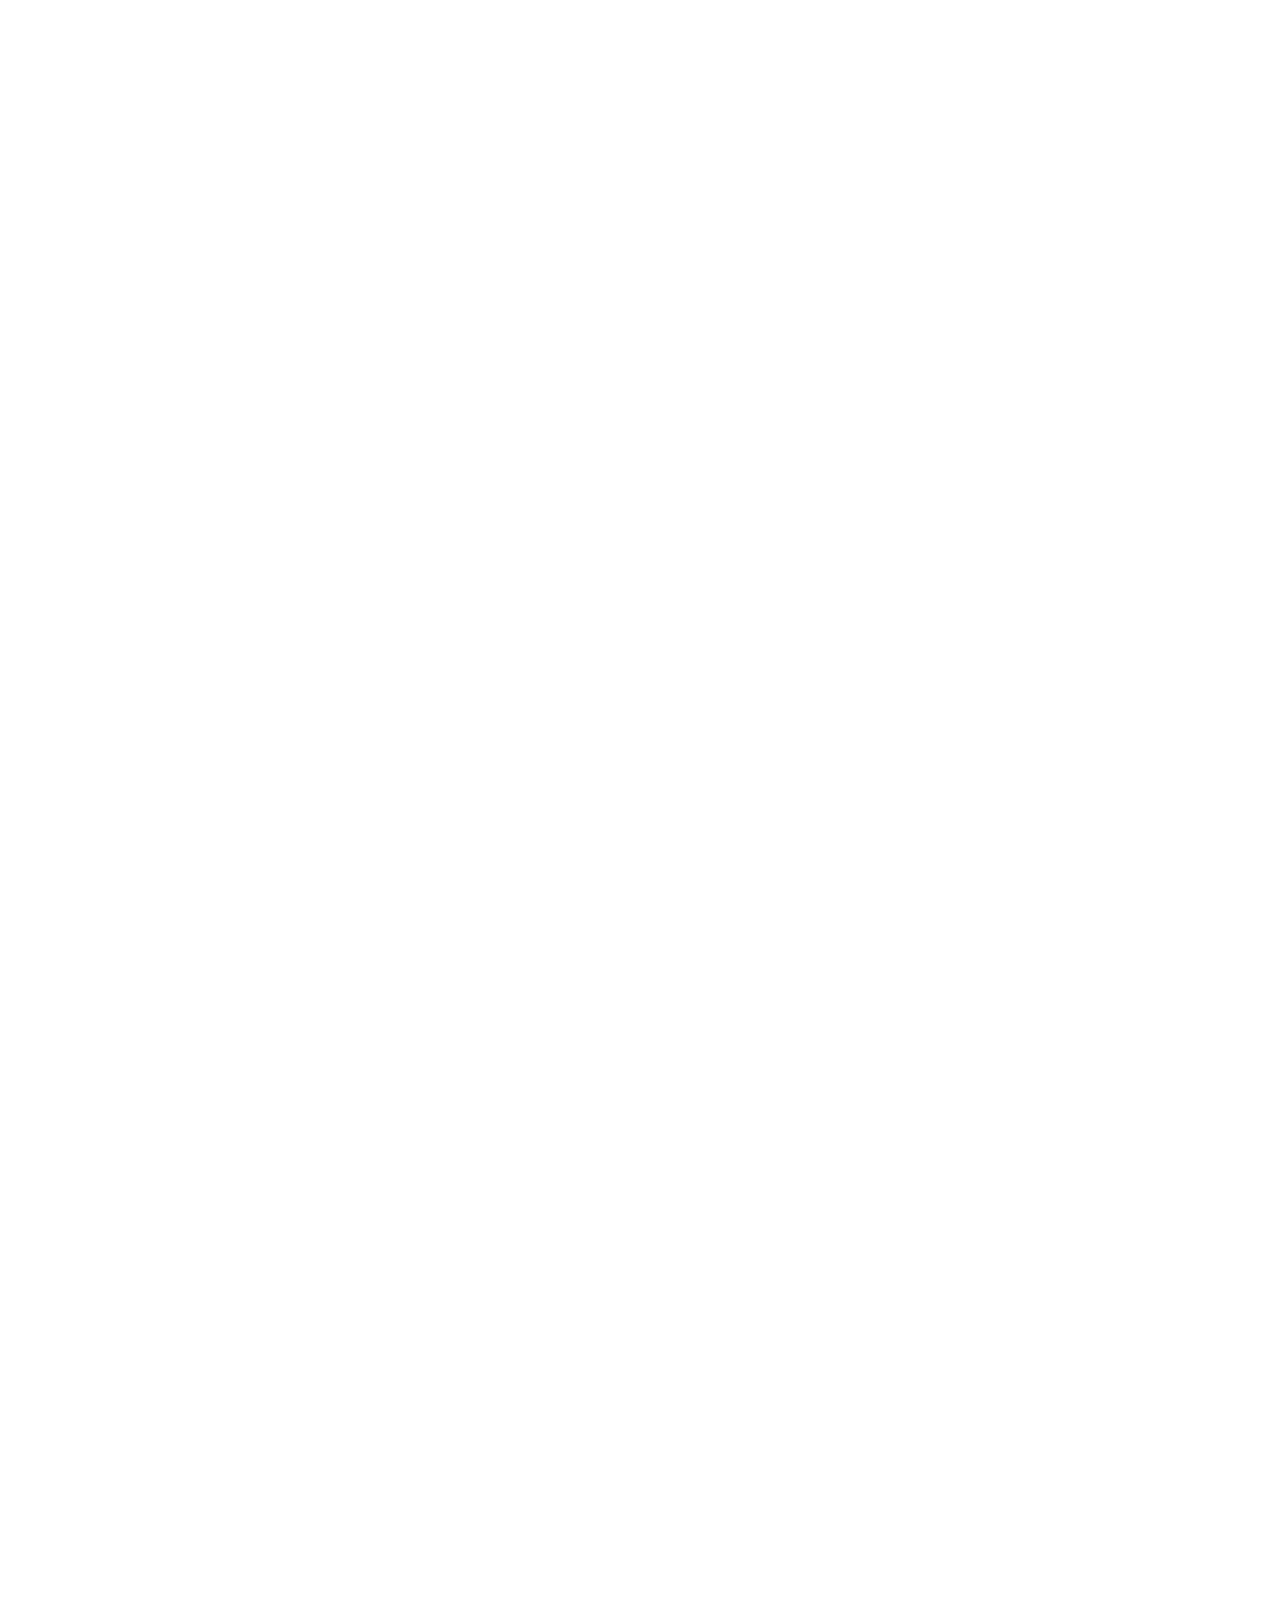
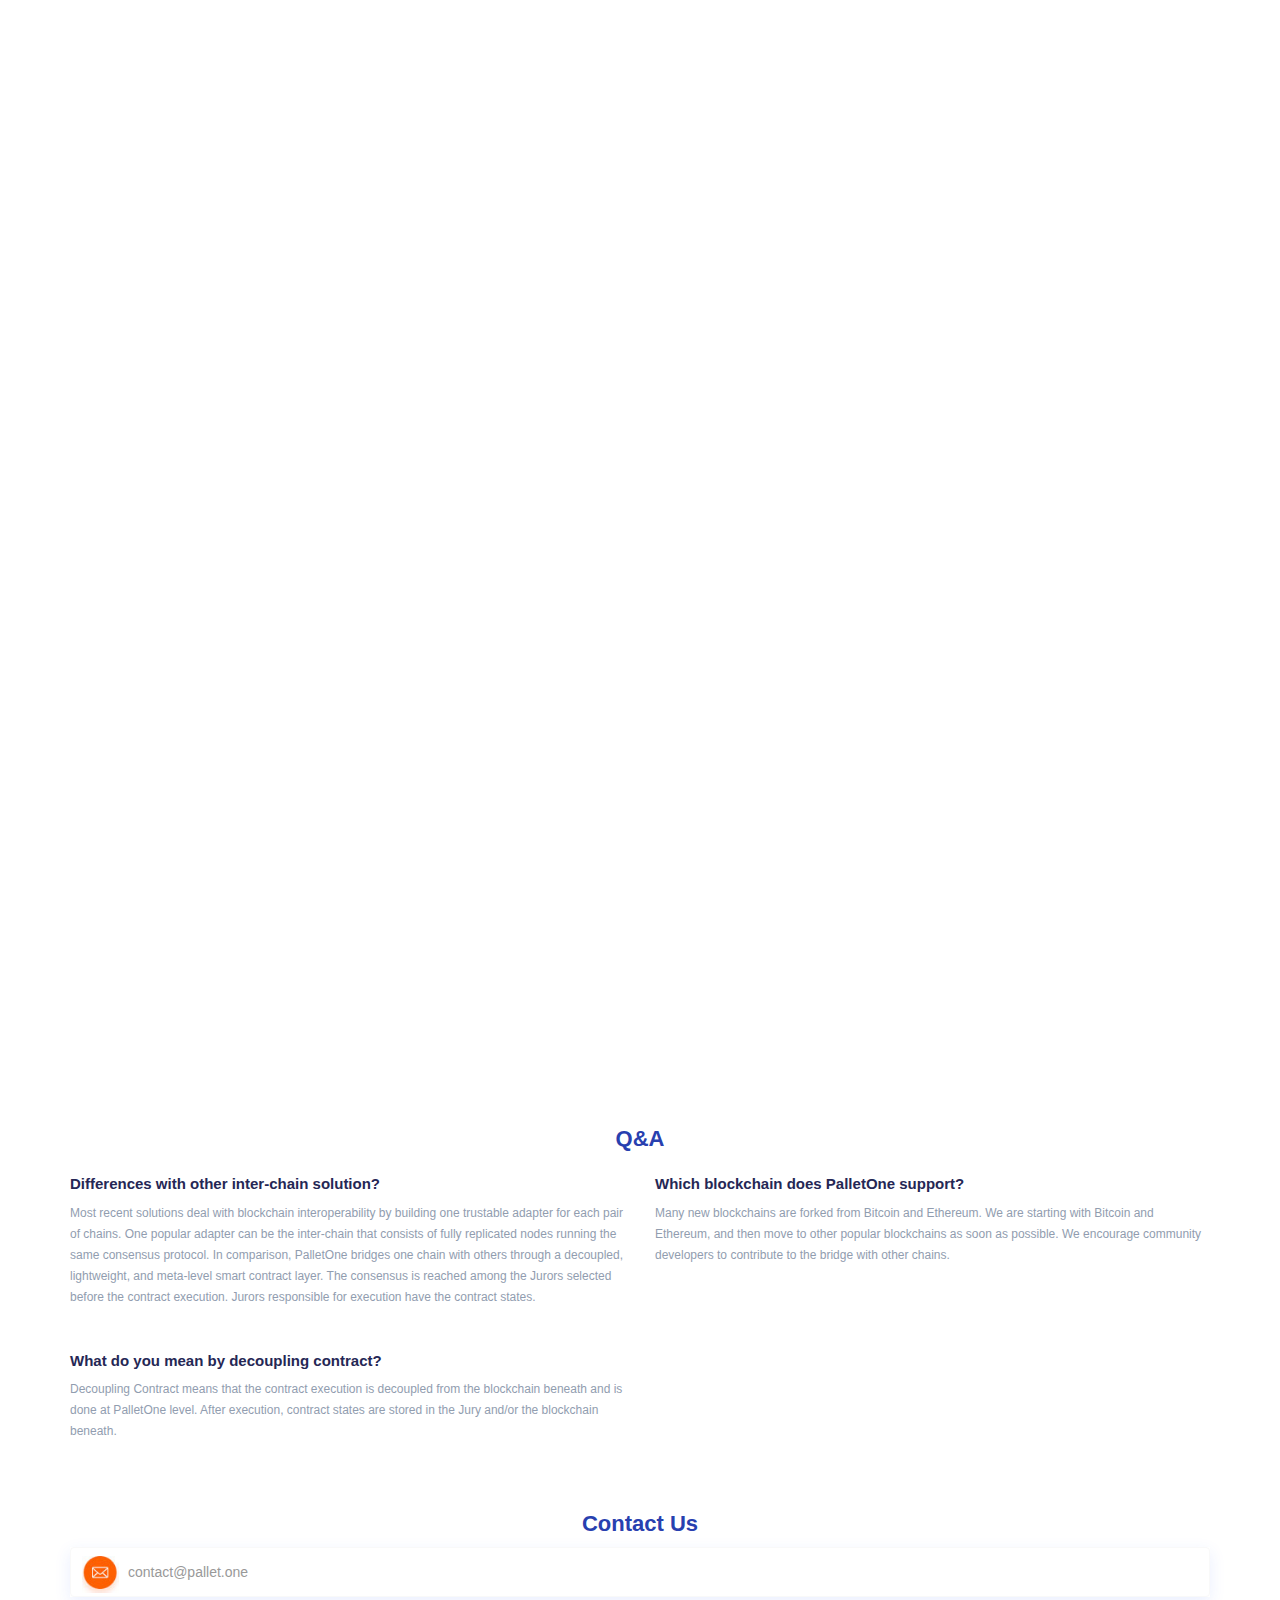
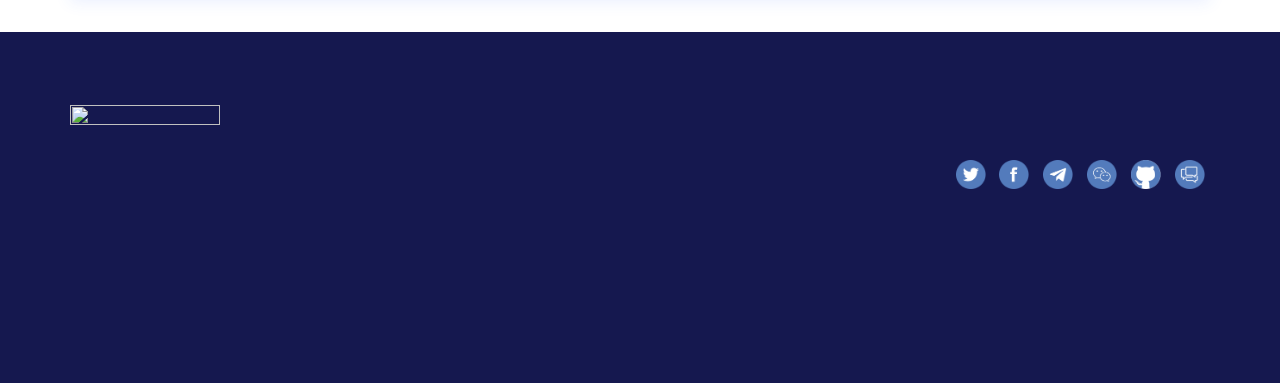
==== commit 95f0a347: "change the link of PalletOne economy whitepaper" ====
--- a/wap/index.html
+++ b/wap/index.html
@@ -1,732 +1,635 @@
 <!DOCTYPE html>
 <html lang="en">
-<head>
-    <meta charset="utf-8">
-    <meta http-equiv="X-UA-Compatible" content="IE=edge">
-    <meta name="viewport" content="width=device-width, initial-scale=1">
-	<meta http-equiv="keywords" content="pallet,palletone,crosschain,blockchain,DAG,Jury">
-    <meta name="description" content="PalletOne，是由来自硅谷、清华大学、早稻田大学等多位技术带头人，历时4年，数次迭代打造的跨链项目，旨在赋能全球顶尖技术高手联合开发区块链世界的IP协议，是一个具有超高性能“无链”之“公链”。">
-    <meta name="keywords" content="PalletOne,pallet,跨链,调色板">
-    <meta name="author" content="">
-    <!-- Add Your favicon here -->
-    <!--<link rel="icon" href="img/favicon.ico">-->
-
-    <title>PalletOne</title>
-    <style>
-        .form-group{
-            position: relative;
-        }
-        .form-group .sps{
-            position: absolute;
-            display: block;
-            width:auto;
-            height:74%;;
-            top:18%;
-            left:12px;
-        }
-        .form-group .sps img{
-            width: auto;
-            height:100%;
-        }
-    </style>
-
-    <!-- Bootstrap core CSS -->
-    <link href="css/bootstrap.min-1.css"  rel="stylesheet">
-
-    <!-- Animation CSS -->
-    <link href="css/animate.min.css"  rel="stylesheet">
-
-    <link href="css/font-awesome.min-1.css"  rel="stylesheet">
-    <link rel="stylesheet" href="css/swiper.min.css">
-
-    <!-- HTML5 shim and Respond.js for IE8 support of HTML5 elements and media queries -->
-    <!--[if lt IE 9]>
-    <script src="https://oss.maxcdn.com/html5shiv/3.7.2/html5shiv.min.js"></script>
-    <script src="https://oss.maxcdn.com/respond/1.4.2/respond.min.js"></script>
-    <![endif]-->
-
-    <!-- Custom styles for this template -->
-    <link href="css/style.css"  rel="stylesheet">
-    <script>
-        var _hmt = _hmt || [];
-        (function() {
-          var hm = document.createElement("script");
-          hm.src = "https://hm.baidu.com/hm.js?bfd82459b86169e726644f1b748de018";
-          var s = document.getElementsByTagName("script")[0]; 
-          s.parentNode.insertBefore(hm, s);
-        })();
-        </script>        
-</head>
-<body id="page-top">
-<div class="navbar-wrapper">
-        <nav class="navbar navbar-default navbar-fixed-top" role="navigation">
+    <head>
+        <meta charset="utf-8">
+        <meta http-equiv="X-UA-Compatible" content="IE=edge">
+        <meta name="viewport" content="width=device-width, initial-scale=1">
+        <meta http-equiv="keywords" content="pallet,palletone,crosschain,blockchain,DAG,Jury">
+        <meta name="description" content="PalletOne，是由来自硅谷、清华大学、早稻田大学等多位技术带头人，历时4年，数次迭代打造的跨链项目，旨在赋能全球顶尖技术高手联合开发区块链世界的IP协议，是一个具有超高性能“无链”之“公链”。">
+        <meta name="keywords" content="PalletOne,pallet,跨链,调色板">
+        <meta name="author" content="">
+        <title>PalletOne</title>
+        <style>.form-group{ position: relative; } .form-group .sps{ position: absolute; display: block; width:auto; height:74%;; top:18%; left:12px; } .form-group .sps img{ width: auto; height:100%; }</style>
+        <!-- Bootstrap core CSS -->
+        <link href="css/bootstrap.min-1.css" rel="stylesheet">
+        <!-- Animation CSS -->
+        <link href="css/animate.min.css" rel="stylesheet">
+        <link href="css/font-awesome.min-1.css" rel="stylesheet">
+        <link rel="stylesheet" href="css/swiper.min.css">
+        <!-- HTML5 shim and Respond.js for IE8 support of HTML5 elements and media queries -->
+        <!--[if lt IE 9]>
+            <script src="https://oss.maxcdn.com/html5shiv/3.7.2/html5shiv.min.js"></script>
+            <script src="https://oss.maxcdn.com/respond/1.4.2/respond.min.js"></script>
+        <![endif]-->
+        <!-- Custom styles for this template -->
+        <link href="css/style.css" rel="stylesheet">
+        <script>var _hmt = _hmt || []; (function() {
+                var hm = document.createElement("script");
+                hm.src = "https://hm.baidu.com/hm.js?bfd82459b86169e726644f1b748de018";
+                var s = document.getElementsByTagName("script")[0];
+                s.parentNode.insertBefore(hm, s);
+            })();</script>
+    </head>
+    <body id="page-top">
+        <div class="navbar-wrapper">
+            <nav class="navbar navbar-default navbar-fixed-top" role="navigation">
+                <div class="container">
+                    <div class="navbar-header page-scroll">
+                        <button type="button" class="navbar-toggle collapsed" data-toggle="collapse" data-target="#navbar" aria-expanded="false" aria-controls="navbar">
+                            <span class="sr-only">Toggle navigation</span>
+                            <img src="../images/icon-older.png" class="img-responsive" style="width:30px;"></button>
+                        <a class="navbar-brand" href="#">
+                            <img class="logo" src="../images/logo.png" /></a>
+                    </div>
+                    <div id="navbar" class="navbar-collapse collapse">
+                        <ul class="nav navbar-nav navbar-right">
+                            <li>
+                                <a class="page-scroll" href="#Vision">Vision</a></li>
+                            <li>
+                                <a class="page-scroll" href="#Usage">Usage</a></li>
+                            <li>
+                                <a class="page-scroll" href="#pallet">Features</a></li>
+                            <li>
+                                <a class="page-scroll" href="#Timeline">Timeline</a></li>
+                            <li>
+                                <a class="page-scroll" href="#Team">Team</a></li>
+                            <li>
+                                <a class="page-scroll" href="#QA">Q&A</a></li>
+                            <li>
+                                <a href="http://palletone.club/forum.php?mod=forumdisplay&fid=73" target="_blank">Announcement</a></li>
+                            <li>
+                                <a class="page-scroll" href="index_zh_cn.html">中文</a></li>
+                        </ul>
+                    </div>
+                </div>
+            </nav>
+        </div>
+        <div class="section-bg-1 container">
+            <!--banner-->
+            <div class="banner container">
+                <div class="title wow zoomIn">
+                    <span class="txt">Protocol for Abstract-Level
+                        <span style="color:#2840af;">Ledger Ecosystem</span></span>
+                </div>
+                <div class="small-title wow zoomIn">IP Protocol for Future Internet of Values
+                    <br>
+                    <a class="btn-white-paper" href="../doc/PalletOne_whitepaper_en.pdf" style="margin-right:10px;">White Paper</a>
+                    <a class="btn-white-paper" href="../doc/PalletOne_yellowpaper_en.pdf" style="margin-right:10px;">Yellow Paper</a>
+                    <a class="btn-white-paper" href="../doc/PalletOne_economy_whitepaper_en.pdf" style="width: 185px;">Economy White Paper</a></div>
+            </div>
+            <!--vision-->
+            <section class="features" id="Vision">
+                <div class="row">
+                    <div class="col-lg-12 text-center">
+                        <h1 class="g-title">Vision</h1></div>
+                </div>
+                <div class="row">
+                    <div class="col-lg-5 features-text">
+                        <img src="../images/icon_vision1.png" class="fa big-icon pull-left" />
+                        <h2>Capacity</h2>
+                        <p>Combining the DAG with the jury consensus, it breaks through the technical limits of traditional blockchains both in storage and computing.</p>
+                    </div>
+                    <div class="col-lg-5 col-lg-offset-2 features-text">
+                        <img src="../images/icon_vision2.png" class="fa big-icon pull-left" />
+                        <h2>Ecosystem</h2>
+                        <p>PalletOne aims to establish a complete smart contract ecosystem that allows developers, users, and "miners" to gain incentive or pay.</p>
+                    </div>
+                    <div class="col-lg-5 features-text">
+                        <img src="../images/icon_vision3.png" class="fa big-icon pull-left" />
+                        <h2>Universality</h2>
+                        <p>DApp (Decentralized Application) can be deployed on various chains at the same time and is not limited by the underlying chain.</p>
+                    </div>
+                    <div class="col-lg-5 col-lg-offset-2 features-text">
+                        <img src="../images/icon_vision4.png" class="fa big-icon pull-left" />
+                        <h2>Token Model</h2>
+                        <p>users do not need to write any code when issuing a token, but only need to configure the relevant parameters</p>
+                    </div>
+                </div>
+            </section>
+            <section id="Usage" class="container services">
+                <div class="row">
+                    <div class="col-sm-2 col-xs-6 wow zoomIn animated">
+                        <div class="services-bg">
+                            <img src="../images/icon_za.png">
+                            <h2>Zcash</h2>
+                            <p>Using zero knowledge proof to provide enhanced privacy</p>
+                        </div>
+                    </div>
+                    <div class="col-sm-2 col-xs-6 wow zoomIn animated">
+                        <div class="services-bg">
+                            <img src="../images/icon_li.png">
+                            <h2>Litecoin</h2>
+                            <p>Coin refined from Bitcoin</p>
+                        </div>
+                    </div>
+                    <div class="col-sm-2 col-xs-6 wow zoomIn animated">
+                        <div class="services-bg">
+                            <img src="../images/icon_et.png">
+                            <h2>Ethereum</h2>
+                            <p>A cryptocurrency featuring smart contract</p>
+                        </div>
+                    </div>
+                    <div class="col-sm-2 col-xs-6 wow zoomIn animated">
+                        <div class="services-bg">
+                            <img src="../images/icon_bi.png">
+                            <h2>Bitcoin</h2>
+                            <p>Most widely used cryptocurrency</p>
+                        </div>
+                    </div>
+                    <div class="col-sm-2 col-xs-6 wow zoomIn animated">
+                        <div class="services-bg">
+                            <img src="../images/icon_io.png">
+                            <h2>IOTA</h2>
+                            <p>A cryptocurrency featuring zero transaction fee</p>
+                        </div>
+                    </div>
+                </div>
+            </section>
+        </div>
+        <div class="section-bg-2 container">
+            <section class="features" id="pallet">
+                <div class="row">
+                    <div class="col-lg-12 text-center">
+                        <h1 class="g-title">PalletOne Technology Advantages</h1></div>
+                </div>
+                <div class="row features-block">
+                    <div class="col-lg-6 text-right wow fadeInRight">
+                        <img src="../images/pic_chain.png" alt="dashboard" class="img-responsive pull-right" style="width:60%; margin:0 20%;"></div>
+                    <div class="col-lg-6 features-text wow fadeInLeft">
+                        <h2>Multi-Chain</h2>
+                        <p>PalletOne smart contracts support multi-chain. Through the Jury consensus and adaptation layer, PalletOne smart contracts can run on different blockchains at the same time. PalletOne smart contract can interact with diﬀerent blockchains at the same time, so users can trade tokens from diﬀerent blockchains in one PalletOne contract invocation to make the inter-chain token exchange distributed, atomic, and immutable.</p>
+                    </div>
+                </div>
+                <div class="row features-block">
+                    <div class="col-lg-6 features-text wow fadeInLeft">
+                        <img src="../images/pic_task.png" alt="dashboard" class="img-responsive pull-right"></div>
+                    <div class="col-lg-6 wow fadeInRight">
+                        <h2>Multi-Task</h2>
+                        <p>The verification, execution, etc. of the PalletOne smart contract can be done by the Jury specifically created for it. The Jury is composed of a group of jurors at random selected from the candidate jurors randomly. Smart contracts in PalletOne can be implemented by selecting different juries in a multi-tasking manner. Compared with the whole-network consensus approach, PalletOne network congestion will be effectively reduced.</p>
+                    </div>
+                </div>
+                <div class="row features-block">
+                    <div class="col-lg-6 text-right wow fadeInRight">
+                        <img src="../images/pic_security.png" alt="dashboard" class="img-responsive pull-right"></div>
+                    <div class="col-lg-6 features-text wow fadeInLeft">
+                        <h2>Security</h2>
+                        <p>PalletOne's security is reflected in two aspects, one is the security of development, and the other is the security of contract execution. When a user develops a corresponding scene contract, he/she only needs to call a standard contract and complete DAPP development in a few steps. PalletOne VM can provide a safe and efficient sandbox operating environment for smart contracts.</p>
+                    </div>
+                </div>
+                <div class="row features-block">
+                    <div class="col-lg-6 features-text wow fadeInLeft">
+                        <img src="../images/pic_plat.png" alt="dashboard" class="img-responsive pull-right"></div>
+                    <div class="col-lg-6 wow fadeInRight">
+                        <h2>Multi-Language & Multi-Platform</h2>
+                        <p>· DApp developers of PalletOne can develop smart contracts using mainstream development languages without having to learn a new contract development language.</p>
+                        <p>· PalletOne VM is completely decoupled from the underlying operation system, which allow PalletOne smart contract adapt to windows, Linux, Mac as well as other types of platform.</p>
+                    </div>
+                </div>
+            </section>
+        </div>
+        <section id="Timeline" class="navy-section testimonials">
             <div class="container">
-                <div class="navbar-header page-scroll">
-                    <button type="button" class="navbar-toggle collapsed" data-toggle="collapse" data-target="#navbar" aria-expanded="false" aria-controls="navbar">
-                        <span class="sr-only">Toggle navigation</span>
-                        <img src="../images/icon-older.png" class="img-responsive" style="width:30px;">
-                    </button>
-                    <a class="navbar-brand" href="#"><img class="logo" src="../images/logo.png" /></a>
-                </div>
-                <div id="navbar" class="navbar-collapse collapse">
-                    <ul class="nav navbar-nav navbar-right">
-                        <li><a class="page-scroll" href="#Vision">Vision</a></li>
-                        <li><a class="page-scroll" href="#Usage">Usage</a></li>
-                        <li><a class="page-scroll" href="#pallet">Features</a></li>
-                        <li><a class="page-scroll" href="#Timeline">Timeline</a></li>
-                        <li><a class="page-scroll" href="#Team">Team</a></li>
-                        <li><a class="page-scroll" href="#QA">Q&A </a></li>
-                        <li><a  href="http://palletone.club/forum.php?mod=forumdisplay&fid=73" target="_blank">Announcement</a></li>
-                        <li><a class="page-scroll" href="index_zh_cn.html">中文 </a></li>
-                    </ul>
+                <div class="row">
+                    <div class="col-lg-12 text-center wow zoomIn">
+                        <h1 class="g-title">Timeline</h1>
+                        <div class="testimonials-text text-left">
+                            <div class="left pull-left">
+                                <ul>
+                                    <li>
+                                        <h2>2015 Oct</h2>
+                                        <p>vChain (internal project) Con-cept born</p>
+                                        <img src="../images/icon_y.png">
+                                        <img class="arrow" src="../images/arrow-right.png"></li>
+                                    <li>
+                                        <h2>2016 Nov</h2>
+                                        <p>Update vChain-compat-openssl.spec</p>
+                                        <img src="../images/icon_g.png">
+                                        <img class="arrow" src="../images/arrow-right.png"></li>
+                                    <li>
+                                        <h2>2017 May</h2>
+                                        <p>Modify vChain EVM from Eth-ereum EVM</p>
+                                        <img src="../images/icon_b.png">
+                                        <img class="arrow" src="../images/arrow-right.png"></li>
+                                    <li>
+                                        <h2>2017 Sep</h2>
+                                        <p>Release vChain v1.2</p>
+                                        <img src="../images/icon_b.png">
+                                        <img class="arrow" src="../images/arrow-right.png"></li>
+                                    <li>
+                                        <h2>2018 Mar</h2>
+                                        <p>Release PalletOne White Paper</p>
+                                        <img src="../images/icon_b.png">
+                                        <img class="arrow" src="../images/arrow-right.png"></li>
+                                    <li>
+                                        <h2>2018 Q2</h2>
+                                        <p>PalletOne Development and Open Source</p>
+                                        <img src="../images/icon_b.png">
+                                        <img class="arrow" src="../images/arrow-right.png"></li>
+                                    <li>
+                                        <h2>2018 Q3</h2>
+                                        <p>Publish Ethereum-supported PalletOne Protocol</p>
+                                        <img src="../images/icon_b.png">
+                                        <img class="arrow" src="../images/arrow-right.png"></li>
+                                    <li>
+                                        <h2>2019 Q2</h2>
+                                        <p>PalletOne MainNet online</p>
+                                        <img src="../images/icon_bb.png">
+                                        <img class="arrow" src="../images/arrow-right.png"></li>
+                                </ul>
+                            </div>
+                            <div class="right pull-left">
+                                <ul>
+                                    <li>
+                                        <h2>2016 Apr</h2>
+                                        <p>Release illustration about vChain</p>
+                                        <img src="../images/icon_g.png">
+                                        <img class="arrow" src="../images/arrow-left.png"></li>
+                                    <li>
+                                        <h2>2017 Feb</h2>
+                                        <p>Develop vChain explorer</p>
+                                        <img src="../images/icon_b.png">
+                                        <img class="arrow" src="../images/arrow-left.png"></li>
+                                    <li>
+                                        <h2>2017 June</h2>
+                                        <p>Decouple oracle module from vChain</p>
+                                        <img src="../images/icon_b.png">
+                                        <img class="arrow" src="../images/arrow-left.png"></li>
+                                    <li>
+                                        <h2>2017 Sep</h2>
+                                        <p>Concept of PalletOne born</p>
+                                        <img src="../images/icon_b.png">
+                                        <img class="arrow" src="../images/arrow-left.png"></li>
+                                    <li>
+                                        <h2>2018 May</h2>
+                                        <p>Release PalletOne Yellow Paper</p>
+                                        <img src="../images/icon_b.png">
+                                        <img class="arrow" src="../images/arrow-left.png"></li>
+                                    <li>
+                                        <h2>2018 Q3</h2>
+                                        <p>Publish Bitcoin-supported PalletOne Protocol</p>
+                                        <img src="../images/icon_b.png">
+                                        <img class="arrow" src="../images/arrow-left.png"></li>
+                                    <li>
+                                        <h2>2018 Q4</h2>
+                                        <p>PalletOne TestNet online</p>
+                                        <img src="../images/icon_b.png">
+                                        <img class="arrow" src="../images/arrow-left.png"></li>
+                                    <li>
+                                        <h2>2019 Q3</h2>
+                                        <p>Connect to more blockchains</p>
+                                        <img src="../images/icon_bb.png" style="top:40%;">
+                                        <img class="arrow" src="../images/arrow-left.png"></li>
+                                </ul>
+                            </div>
+                        </div>
+                    </div>
                 </div>
             </div>
-        </nav>
-</div>
-<div class="section-bg-1 container">
-    <!--banner-->
-    <div class="banner container">
-        <div class="title wow zoomIn"><span class="txt">Protocol for Abstract-Level <span style="color:#2840af;">Ledger Ecosystem</span></span></div>
-        <div class="small-title wow zoomIn">IP Protocol for Future Internet of Values<br>
-            <a class="btn-white-paper" href="../doc/PalletOne_whitepaper_zh-cn.pdf" style="margin-right:10px;" >White Paper</a>
-            <a class="btn-white-paper" href="../doc/PalletOne_yellowpaper_zh-cn.pdf" style="margin-right:10px;">Yellow Paper</a>
-            <a class="btn-white-paper" href="../doc/PalletOne_economy_whitepaper_zh-cn.pdf" style="width: 185px;">Economy White Paper</a>
-        </div>
-    </div>
-    <!--vision-->
-    <section class="features" id="Vision">
-        <div class="row">
-            <div class="col-lg-12 text-center">
-                <h1 class="g-title">Vision</h1>
+        </section>
+        <section id="Team" class="team team-section">
+            <div class="container">
+                <div class="row">
+                    <div class="col-lg-12 text-center">
+                        <h1 class="g-title">Our Team</h1></div>
+                </div>
+                <div class="row">
+                    <div class="swiper-container">
+                        <div class="swiper-wrapper" style="margin-bottom: 48px;">
+                            <div class="col-sm-4 wow fadeInLeft swiper-slide">
+                                <div class="team-member">
+                                    <img src="../images/zhupeijiang.png" class="img-responsive img-circle img-small" alt="">
+                                    <h4>Peijiang Zhu
+                                        <br>
+                                        <span class="blue-txt">Co-Founder of PalletOne community</span></h4>
+                                    <p class="text-left">Secretary General of Z-Park Blockchain Industry Alliance Engaged in network，video as well as blockchain technology research for years.Expert at underlying blockchain technology , consensus algorithm ,token economy ecosystem.</p></div>
+                            </div>
+                            <div class="col-sm-4 swiper-slide">
+                                <div class="team-member">
+                                    <img src="../images/jones.png" class="img-responsive img-circle img-small" alt="">
+                                    <h4>Matthew Jones
+                                        <br>
+                                        <span class="blue-txt">Co-Founder of PalletOne community</span></h4>
+                                    <p class="text-left">Business Planner,MICROSOFT Acquired master degaree from the university of Texas at Austin.</p></div>
+                            </div>
+                            <div class="col-sm-4 wow fadeInLeft swiper-slide">
+                                <div class="team-member">
+                                    <img src="../images/zengyi.png" class="img-responsive img-circle img-small" alt="">
+                                    <h4>Yi Zeng
+                                        <br>
+                                        <span class="blue-txt">PalletOne Co-founder&CTO</span></h4>
+                                    <p class="text-left">Database expert, author of "SQL Server database technical handbook",work and research in database application, data warehouse, big data and blockchain technology. developed on Fabric.</p></div>
+                            </div>
+                            <div class="col-sm-4 wow fadeInLeft swiper-slide">
+                                <div class="team-member">
+                                    <img src="../images/wangcuicui.png" class="img-responsive img-circle img-small" alt="">
+                                    <h4>Cuicui Wang
+                                        <br>
+                                        <span class="blue-txt">PalletOne Co-founder&System Analyst</span></h4>
+                                    <p class="text-left">M.A. of Beijing University of Posts and Telecommunications,worked in Baidu and subordinate research institution of certain state management department. Expert at research of network security, network traffic analysis as well as blockchain technology.</p></div>
+                            </div>
+                            <div class="col-sm-4 wow fadeInRight swiper-slide">
+                                <div class="team-member">
+                                    <img src="../images/chenzhenguo.png" class="img-responsive img-circle img-small" alt="">
+                                    <h4>Kenneth Chen
+                                        <br>
+                                        <span class="blue-txt">Co-Founder of PalletOne Community</span></h4>
+                                    <p class="text-left">Co-Founder & CTO of GenieNRM Chief Strategy officer of TelTel Co-Founder & CTO of Datamite Technology 20 years experience in products design and management.</p></div>
+                            </div>
+                            <div class="col-sm-4 wow fadeInLeft swiper-slide">
+                                <div class="team-member">
+                                    <img src="../images/liujian.png" class="img-responsive img-circle img-small" alt="">
+                                    <h4>Dr.Jian Liu
+                                        <br>
+                                        <span class="blue-txt">Specialist of PalletOne</span></h4>
+                                    <p class="text-left">The doctor of National University of Defense Technology.Engaged in the development and research of operating system, distributed computing, supercomputer and so on for years</p></div>
+                            </div>
+                            <div class="col-sm-4 wow fadeInLeft swiper-slide">
+                                <div class="team-member">
+                                    <img src="../images/chenyu.png" class="img-responsive img-circle img-small" alt="">
+                                    <h4>Dr.Yu Che
+                                        <br>
+                                        <span class="blue-txt">Specialist of PalletOne</span></h4>
+                                    <p class="text-left">Served as a research scientist in the US Summus Inc, mainly developing algorithms and software for image processing and pattern recognition in the US Defense Research Department, such as ONR and Sandia National Labs.</p></div>
+                            </div>
+                            <div class="col-sm-4 wow fadeInLeft swiper-slide">
+                                <div class="team-member">
+                                    <img src="../images/shiningning.png" class="img-responsive img-circle img-small" alt="">
+                                    <h4>Ningning Shi
+                                        <br>
+                                        <span class="blue-txt">Specialist of PalletOne</span></h4>
+                                    <p class="text-left">Specialist of PalletOne.</p></div>
+                            </div>
+                            <div class="col-sm-4 wow fadeInLeft swiper-slide">
+                                <div class="team-member">
+                                    <img src="../images/maoxiaojun.png" class="img-responsive img-circle img-small" alt="">
+                                    <h4>Xiaojun Mao
+                                        <br>
+                                        <span class="blue-txt">PalletOne CMO</span></h4>
+                                    <p class="text-left">As Senior Market Consultant for Blockchain Industrial Alliance of Zhongguancun , as CEO of STARTHALO (Beijing) Media Technology Co., Ltd. as master of management of MSC, ESC Rennes School of Business, France. Having worked in the Economic Management College for DBA Office of Beijing University of Posts and Telecommunications.</p></div>
+                            </div>
+                            <div class="col-sm-4 wow fadeInLeft swiper-slide">
+                                <div class="team-member">
+                                    <img src="../images/liudonghai.png" class="img-responsive img-circle img-small" alt="">
+                                    <h4>Donghai Liu
+                                        <br>
+                                        <span class="blue-txt">PalletOne director of operation</span></h4>
+                                    <p class="text-left">As Senior Market Director for Blockchain Industrial Alliance of Zhonggancun, as executive director of STARTHALO (Beijing) Media Technology Co., Ltd., and general manager of Harmony Totem (Beijing) Commercial Management Co.,Ltd.</p></div>
+                            </div>
+                            <div class="col-sm-4 wow fadeInLeft swiper-slide">
+                                <div class="team-member">
+                                    <img src="../images/fengminsen.png" class="img-responsive img-circle img-small" alt="">
+                                    <h4>Minsen Feng
+                                        <br>
+                                        <span class="blue-txt">PalletOne Asia-Pacific Marketing Director</span></h4>
+                                    <p class="text-left">PalletOne Asia-Pacific Marketing Director.</p></div>
+                            </div>
+                            <div class="col-sm-4 wow fadeInLeft swiper-slide">
+                                <div class="team-member">
+                                    <img src="../images/zhaoxiang.png" class="img-responsive img-circle img-small" alt="">
+                                    <h4>Xiang Zhao
+                                        <br>
+                                        <span class="blue-txt">PalletOne Asia-Pacific Marketing Director</span></h4>
+                                    <p class="text-left">PalletOne Asia-Pacific Marketing Director.</p></div>
+                            </div>
+                            <div class="col-sm-4 wow fadeInLeft swiper-slide">
+                                <div class="team-member">
+                                    <img src="../images/zhangzheng.png" class="img-responsive img-circle img-small" alt="">
+                                    <h4>Zheng Zhang
+                                        <br>
+                                        <span class="blue-txt">PalletOne manager of operation</span></h4>
+                                    <p class="text-left">COO for STARTHALO (Beijing) Media Technology Co., Ltd.</p></div>
+                            </div>
+                            <div class="col-sm-4 wow fadeInLeft swiper-slide">
+                                <div class="team-member">
+                                    <img src="../images/yangyu.png" class="img-responsive img-circle img-small" alt="">
+                                    <h4>Yu Yang
+                                        <br>
+                                        <span class="blue-txt">PalletOne Distributed Storage DAG Module Leader</span></h4>
+                                    <p class="text-left">Master of Science in Electronics and Communication Engineering, Beijing Jiaotong University. Has many years of development experience, early researcher of Bitcoin, Ethereum and DAG technology.</p></div>
+                            </div>
+                            <div class="col-sm-4 wow fadeInLeft swiper-slide">
+                                <div class="team-member">
+                                    <img src="../images/guolihua.png" class="img-responsive img-circle img-small" alt="">
+                                    <h4>Lihua Guo
+                                        <br>
+                                        <span class="blue-txt">PalletOne senior engineer
+                                            <br>leader of virtual machine and contract management module</span></h4>
+                                    <p class="text-left">Engaged in software development, architecture design and multi-year technical management of the Internet and broadcasting industry. Has in-depth research and practical development experience on blockchains such as fabric and bitcoin.</p></div>
+                            </div>
+                            <div class="col-sm-4 wow fadeInLeft swiper-slide">
+                                <div class="team-member">
+                                    <img src="../images/wangjiyou.png" class="img-responsive img-circle img-small" alt="">
+                                    <h4>Jiyou Wang
+                                        <br>
+                                        <span class="blue-txt">Leader of the PalletOne code framework and p2p network module</span></h4>
+                                    <p class="text-left">Master of Bohai University. Proficient in C, C++, Go languages, rich experience in DHCPv6, ND, RUI protocols, and high-performance server design and development; Familiar with block chain P2P network design and development.</p></div>
+                            </div>
+                            <div class="col-sm-4 wow fadeInLeft swiper-slide">
+                                <div class="team-member">
+                                    <img src="../images/yangjie.png" class="img-responsive img-circle img-small" alt="">
+                                    <h4>Jie Yang
+                                        <br>
+                                        <span class="blue-txt">PalletOne development engineer
+                                            <br>storage DAG and memory management</span></h4>
+                                    <p class="text-left">Graduated from Beijing university of chemical technology, majoring in computer science, I have been engaged in the development of the back-end of go language for a long time, and have a deep understanding of the basic elements and design of block chain.</p></div>
+                            </div>
+                            <div class="col-sm-4 wow fadeInLeft swiper-slide">
+                                <div class="team-member">
+                                    <img src="../images/gouguangquan.png" class="img-responsive img-circle img-small" alt="">
+                                    <h4>Albert·Gou
+                                        <br>
+                                        <span class="blue-txt">PalletOne core development engineer
+                                            <br>leader of consensus algorithm module</span></h4>
+                                    <p class="text-left">Familiar with a variety of front-end and back-end technology, many years of C++ language research and development experience, participate in application software development in multiple industries, and have in-depth research on BitShares and DPoS consensus.</p></div>
+                            </div>
+                            <div class="col-sm-4 wow fadeInLeft swiper-slide">
+                                <div class="team-member">
+                                    <img src="../images/zhangxiangli.png" class="img-responsive img-circle img-small" alt="">
+                                    <h4>Xiangli Zhang
+                                        <br>
+                                        <span class="blue-txt">PalletOne Senior Core R&D Engineer
+                                            <br>manager of the underlying chain transaction adapter model</span></h4>
+                                    <p class="text-left">With years of experience in C / CPP development, familiar with encryption and decryption algorithms, bitcoin, data structure and algorithms have a deeper understanding, block chain lover.</p></div>
+                            </div>
+                            <div class="col-sm-4 wow fadeInLeft swiper-slide">
+                                <div class="team-member">
+                                    <img src="../images/wangligang.png" class="img-responsive img-circle img-small" alt="">
+                                    <h4>Ligang Wang
+                                        <br>
+                                        <span class="blue-txt">PalletOne Senior Development Engineer
+                                            <br>leader of chain data API and wallet service module</span></h4>
+                                    <p class="text-left">aster degree from China University of Petroleum (Beijing), with experience in data communications, big data, block chains, micro-services related development, and engaged in economic research.</p></div>
+                            </div>
+                            <div class="col-sm-4 wow fadeInLeft swiper-slide">
+                                <div class="team-member">
+                                    <img src="../images/wuzhiyuan.png" class="img-responsive img-circle img-small" alt="">
+                                    <h4>Zhiyuan Wu
+                                        <br>
+                                        <span class="blue-txt">PalletOne Senior Development Engineer
+                                            <br>head of system contract module</span></h4>
+                                    <p class="text-left">Graduated from Beijing University of Posts and Telecommunications, MBA. Engaged in block chain investment and Practice for many years. Focus on technology and study the sociological and economic significance of blockchain.</p></div>
+                            </div>
+                        </div>
+                        <!-- Add Pagination -->
+                        <div class="swiper-pagination"></div>
+                    </div>
+                </div>
             </div>
-        </div>
-        <div class="row">
-            <div class="col-lg-5 features-text">
-                <img src="../images/icon_vision1.png" class="fa big-icon pull-left" />
-                <h2>Capacity </h2>
-                <p>Combining the DAG with the jury consensus, it breaks through the technical limits of traditional blockchains both in storage and computing.</p>
+        </section>
+        <section id="Team" class="team team-section">
+            <div class="container">
+                <div class="row m-b-lg">
+                    <div class="col-lg-12 text-center">
+                        <h1 class="g-title">Advisors</h1></div>
+                </div>
+                <div class="row">
+                    <div class="swiper-container">
+                        <div class="swiper-wrapper">
+                            <div class="col-sm-4 wow fadeInLeft swiper-slide">
+                                <div class="team-member" style="height: 410px;">
+                                    <img src="../images/mengyan.png" class="img-responsive img-circle img-small" alt="">
+                                    <h4>Yan Meng
+                                        <br>
+                                        <span class="blue-txt">Vice president of CSDN</span></h4>
+                                    <p class="text-left">One of the promoters of "Tong Zheng" (Token) conception.</p></div>
+                            </div>
+                            <div class="col-sm-4 swiper-slide">
+                                <div class="team-member" style="height: 410px;">
+                                    <img src="../images/ligong2.png" class="img-responsive img-circle img-small" alt="">
+                                    <h4>Dr.Li Gong
+                                        <br>
+                                        <span class="blue-txt">PalletOne Chief Scientist</span></h4>
+                                    <p class="text-left">President of Mozilla company，Former vice president of  Microsoft China R & D group，president of China Engineering Research Institute of Sun. Got a bacherlor’s degree and a master’s degree in computer science of Tsinghua University, Ph. D. of computer science of University of Cambridge.</p></div>
+                            </div>
+                            <div class="col-sm-4 wow fadeInRight swiper-slide">
+                                <div class="team-member" style="height: 410px;">
+                                    <img src="../images/AkiyoshiFukumitsu.png" class="img-responsive img-circle img-small" alt="">
+                                    <h5>AkiyoshiFukumitsu
+                                        <br>
+                                        <span class="blue-txt">Founder & CEO of Hivelocity inc</span></h5>
+                                    <p class="text-left">Based in Tokyo, over 20 years of web development, online marketing and business solutions extensive experience.</p></div>
+                            </div>
+                        </div>
+                        <!-- Add Pagination -->
+                        <div class="swiper-pagination"></div>
+                    </div>
+                </div>
+        </section>
+        <section id="" class="navy-section testimonials">
+            <div class="container">
+                <div class="row">
+                    <div class="col-lg-12 text-center wow zoomIn">
+                        <h1 class="g-title">Investment Funds
+                            <br></h1>
+                        <div class="testimonials-text">
+                            <img src="../images/yuandaoziben.png">
+                            <img src="../images/bitrise.jpg">
+                            <img src="../images/bwfund.jpg">
+                            <img src="../images/danhua.png">
+                            <img src="../images/genesis.jpg">
+                            <img src="../images/hcapital.jpg">
+                            <img src="../images/jiedian.png">
+                            <img src="../images/linkvc.png"></div>
+                        <div class="testimonials-text">
+                            <img src="../images/funds.png">
+                            <img src="../images/6.jpg">
+                            <img src="../images/5.jpg">
+                            <img src="../images/yinli.jpg">
+                            <img src="../images/8.jpg">
+                            <img src="../images/7.png"></div>
+                        <div class="testimonials-text wow bounceIn animated">
+                            <img src="../images/2.jpg">
+                            <img src="../images/3.jpg">
+                            <img src="../images/4.jpg"></div>
+                    </div>
+                </div>
             </div>
-            <div class="col-lg-5 col-lg-offset-2 features-text">
-                <img src="../images/icon_vision2.png" class="fa big-icon pull-left" />
-                <h2>Ecosystem </h2>
-                <p>PalletOne aims to establish a complete smart contract ecosystem that allows developers, users, and "miners" to gain incentive or pay.</p>
+        </section>
+        <section class="features" id="QA">
+            <div class="container">
+                <div class="row">
+                    <div class="col-lg-12 text-center">
+                        <h1 class="g-title">Q&A</h1></div>
+                </div>
+                <div class="row">
+                    <div class="col-lg-6 features-text">
+                        <h2>Differences with other inter-chain solution?</h2>
+                        <p>Most recent solutions deal with blockchain interoperability by building one trustable adapter for each pair of chains. One popular adapter can be the inter-chain that consists of fully replicated nodes running the same consensus protocol. In comparison, PalletOne bridges one chain with others through a decoupled, lightweight, and meta-level smart contract layer. The consensus is reached among the Jurors selected before the contract execution. Jurors responsible for execution have the contract states.</p>
+                    </div>
+                    <div class="col-lg-6 features-text">
+                        <h2>Which blockchain does PalletOne support?</h2>
+                        <p>Many new blockchains are forked from Bitcoin and Ethereum. We are starting with Bitcoin and Ethereum, and then move to other popular blockchains as soon as possible. We encourage community developers to contribute to the bridge with other chains.</p>
+                    </div>
+                </div>
+                <div class="row">
+                    <div class="col-lg-6 features-text">
+                        <h2>What do you mean by decoupling contract?</h2>
+                        <p>Decoupling Contract means that the contract execution is decoupled from the blockchain beneath and is done at PalletOne level. After execution, contract states are stored in the Jury and/or the blockchain beneath.</p>
+                    </div>
+                </div>
             </div>
-			<div class="col-lg-5 features-text">
-                <img src="../images/icon_vision3.png" class="fa big-icon pull-left" />
-                <h2>Universality </h2>
-                <p>DApp (Decentralized Application) can be deployed on various chains at the same time and is not limited by the underlying chain.</p>
+        </section>
+        <section id="contact" class="contact">
+            <div class="container">
+                <div class="row m-b-lg">
+                    <div class="col-lg-12 text-center">
+                        <h1 class="g-title">Contact Us</h1></div>
+                </div>
+                <div class="row">
+                    <div class="col-lg-12">
+                        <form role="form">
+                            <div class="form-group">
+                                <span class="sps">
+                                    <img src="../images/send_bg_ioc.jpg"></span>
+                                <input type="text" class="form-control inp-text" id="" placeholder="contact@pallet.one" style="text-indent: 45px;"></div>
+                        </form>
+                    </div>
+                </div>
             </div>
-            <div class="col-lg-5 col-lg-offset-2 features-text">
-                <img src="../images/icon_vision4.png" class="fa big-icon pull-left" />
-                <h2>Token Model</h2>
-                <p>users do not need to write any code when issuing a token, but only need to configure the relevant parameters</p>
-            </div>
-        </div>
-    </section>
-    <section id="Usage" class="container services">
-        <div class="row">
-            <div class="col-sm-2 col-xs-6 wow zoomIn animated">
-                <div class="services-bg">
-                    <img src="../images/icon_za.png">
-                    <h2>Zcash</h2>
-                    <p>Using zero knowledge proof to provide enhanced privacy</p>
-                </div>
-            </div>
-            <div class="col-sm-2 col-xs-6 wow zoomIn animated">
-                <div class="services-bg">
-                    <img src="../images/icon_li.png">
-                    <h2>Litecoin</h2>
-                    <p>Coin refined from Bitcoin</p>
-                </div>
-            </div>
-            <div class="col-sm-2 col-xs-6 wow zoomIn animated">
-                <div class="services-bg">
-                    <img src="../images/icon_et.png">
-                    <h2>Ethereum</h2>
-                    <p>A cryptocurrency featuring smart contract</p>
-                </div>
-            </div>
-            <div class="col-sm-2 col-xs-6 wow zoomIn animated">
-                <div class="services-bg">
-                    <img src="../images/icon_bi.png">
-                    <h2>Bitcoin</h2>
-                    <p>Most widely used cryptocurrency</p>
-                </div>
-            </div>
-            <div class="col-sm-2 col-xs-6 wow zoomIn animated">
-                <div class="services-bg">
-                    <img src="../images/icon_io.png">
-                    <h2>IOTA</h2>
-                    <p>A cryptocurrency featuring zero transaction fee</p>
-                </div>
-            </div>
-        </div>
-    </section>
-</div>
-<div class="section-bg-2 container">
-	<section  class="features" id="pallet">
-    	<div class="row">
-            <div class="col-lg-12 text-center">
-                <h1 class="g-title">PalletOne Technology Advantages</h1>
-            </div>
-        </div>
-        <div class="row features-block">
-        	<div class="col-lg-6 text-right wow fadeInRight">
-                <img src="../images/pic_chain.png"  alt="dashboard" class="img-responsive pull-right" style="width:60%; margin:0 20%;">
-            </div>
-            <div class="col-lg-6 features-text wow fadeInLeft">
-                <h2>Multi-Chain</h2>
-                <p>PalletOne smart contracts support multi-chain. Through the Jury consensus and adaptation layer, PalletOne smart contracts can run on different blockchains at the same time. PalletOne smart contract can interact with diﬀerent blockchains at the same time, so users can trade tokens from diﬀerent blockchains in one PalletOne contract invocation to make the inter-chain token exchange distributed, atomic, and immutable.</p>
-            </div>
-        </div>
-        <div class="row features-block">
-            <div class="col-lg-6 features-text wow fadeInLeft">
-                <img src="../images/pic_task.png"  alt="dashboard" class="img-responsive pull-right">            	
-            </div>
-            <div class="col-lg-6 wow fadeInRight">
-                <h2>Multi-Task</h2>
-                <p>The verification, execution, etc. of the PalletOne smart contract can be done by the Jury specifically created for it. The Jury is composed of a group of jurors at random selected from the candidate jurors randomly. Smart contracts in PalletOne can be implemented by selecting different juries in a multi-tasking manner. Compared with the whole-network consensus approach, PalletOne network congestion will be effectively reduced.</p>
-
-            </div>
-        </div>
-        <div class="row features-block">
-        	<div class="col-lg-6 text-right wow fadeInRight">
-                <img src="../images/pic_security.png"  alt="dashboard" class="img-responsive pull-right">
-            </div>
-
-            <div class="col-lg-6 features-text wow fadeInLeft">
-                <h2>Security</h2>
-                <p>PalletOne's security is reflected in two aspects, one is the security of development, and the other is the security of contract execution. When a user develops a corresponding scene contract, he/she only needs to call a standard contract and complete DAPP development in a few steps. PalletOne VM can provide a safe and efficient sandbox operating environment for smart contracts.</p>
-            </div>
-        </div>
-        <div class="row features-block">
-            <div class="col-lg-6 features-text wow fadeInLeft">
-                <img src="../images/pic_plat.png"  alt="dashboard" class="img-responsive pull-right">            	
-            </div>
-            <div class="col-lg-6 wow fadeInRight">
-                <h2>Multi-Language & Multi-Platform</h2>
-                <p>· DApp developers of PalletOne can develop smart contracts using mainstream development languages without having to learn a new contract development language.
-</p><p>· PalletOne VM is completely decoupled from the underlying operation system, which allow PalletOne smart contract adapt to windows, Linux, Mac as well as other types of platform.</p>
-
-            </div>
-        </div>
-    </section>
-</div>
-<section id="Timeline" class="navy-section testimonials">
-
-    <div class="container">
-        <div class="row">
-            <div class="col-lg-12 text-center wow zoomIn">
-                <h1 class="g-title">
-                   Timeline
-                </h1>
-                <div class="testimonials-text text-left">
-                    <div class="left pull-left">
-                    	<ul>
-                        	<li>
-                            	<h2>2015 Oct</h2>
-                                <p>vChain (internal project) Con-cept born</p>
-                                <img src="../images/icon_y.png">
-                                <img class="arrow" src="../images/arrow-right.png">
+        </section>
+        <section class="footer">
+            <div class="container">
+                <div class="row">
+                    <div class="col-xs-5">
+                        <img src="../images/logo_footer.png" class="img-responsive" style="margin-top:-55px;" width="150" height="150"></div>
+                    <div class="col-xs-7">
+                        <ul class="list-inline pull-right">
+                            <li>
+                                <a href="https://twitter.com/PalletOne_org" target="view_window">
+                                    <img src="../images/icon-bird.png"></a>
                             </li>
                             <li>
-                            	<h2>2016 Nov</h2>
-                                <p>Update vChain-compat-openssl.spec</p>
-                                <img src="../images/icon_g.png">
-                                <img class="arrow" src="../images/arrow-right.png">
+                                <a href="https://www.facebook.com/palletone.protocol" target="view_window">
+                                    <img src="../images/icon-f.png"></a>
                             </li>
                             <li>
-                            	<h2>2017 May</h2>
-                                <p>Modify vChain EVM from Eth-ereum EVM</p>
-                                <img src="../images/icon_b.png">
-                                <img class="arrow" src="../images/arrow-right.png">
+                                <a href="https://t.me/PalletOneOfficialEN" target="view_window">
+                                    <img src="../images/telegram.png"></a>
                             </li>
-                            <li>
-                            	<h2>2017 Sep</h2>
-                                <p>Release vChain v1.2</p>
-                                <img src="../images/icon_b.png">
-                                <img class="arrow" src="../images/arrow-right.png">
+                            <li id="qq" style="position: relative">
+                                <div style="width: 100px;height:100px;position: absolute;top:-115px;left:-36px;z-index: 999;display: none;" id="showWx">
+                                    <img src="../images/QRcode.jpg" width="100%" height="100%"></div>
+                                <img src="../images/wechat.png" width="30" height="30" id="wx" style="cursor: pointer"></li>
+                            <li>
+                                <a href="https://github.com/PalletOne" target="view_window">
+                                    <img src="../images/github.png"></a>
                             </li>
                             <li>
-                            	<h2>2018 Mar</h2>
-                                <p>Release PalletOne White Paper</p>
-                                <img src="../images/icon_b.png">
-                                <img class="arrow" src="../images/arrow-right.png">
-                            </li>
-                            <li>
-                            	<h2>2018 Q2</h2>
-                                <p>PalletOne Development and Open Source</p>
-                                <img src="../images/icon_b.png">
-                                <img class="arrow" src="../images/arrow-right.png">
-                            </li>
-                            <li>
-                            	<h2>2018 Q3</h2>
-                                <p>Publish Ethereum-supported PalletOne Protocol</p>
-                                <img src="../images/icon_b.png">
-                                <img class="arrow" src="../images/arrow-right.png">
-                            </li>
-                            <li>
-                            	<h2>2019 Q2</h2>
-                                <p>PalletOne MainNet online</p>
-                                <img src="../images/icon_bb.png">
-                                <img class="arrow" src="../images/arrow-right.png">
+                                <a href="http://palletone.club" target="view_window">
+                                    <img src="../images/icon-forum.png" width="30" height="30"></a>
                             </li>
                         </ul>
                     </div>
-                    <div class="right pull-left">
-                    	<ul>
-                        	<li>
-                            	<h2>2016 Apr</h2>
-                                <p>Release illustration about vChain</p>
-                                <img src="../images/icon_g.png">
-                                <img class="arrow" src="../images/arrow-left.png">
-                            </li>
-                            <li>
-                            	<h2>2017 Feb</h2>
-                                <p>Develop vChain explorer</p>
-                                <img src="../images/icon_b.png">
-                                <img class="arrow" src="../images/arrow-left.png">
-                            </li>
-                            <li>
-                            	<h2>2017 June</h2>
-                                <p>Decouple oracle module from vChain</p>
-                                <img src="../images/icon_b.png">
-                                <img class="arrow" src="../images/arrow-left.png">
-                            </li>
-                            <li>
-                            	<h2>2017 Sep</h2>
-                                <p>Concept of PalletOne born</p>
-                                <img src="../images/icon_b.png">
-                                <img class="arrow" src="../images/arrow-left.png">
-                            </li>
-                            <li>
-                            	<h2>2018 May</h2>
-                                <p>Release PalletOne Yellow Paper</p>
-                                <img src="../images/icon_b.png">
-                                <img class="arrow" src="../images/arrow-left.png">
-                            </li>
-                            <li>
-                            	<h2>2018 Q3</h2>
-                                <p>Publish Bitcoin-supported PalletOne Protocol</p>
-                                <img src="../images/icon_b.png">
-                                <img class="arrow" src="../images/arrow-left.png">
-                            </li>
-                            <li>
-                            	<h2>2018 Q4</h2>
-                                <p>PalletOne TestNet online</p>
-                                <img src="../images/icon_b.png">
-                                <img class="arrow" src="../images/arrow-left.png">
-                            </li>
-                            <li>
-                            	<h2>2019 Q3</h2>
-                                <p>Connect to more blockchains</p>
-                                <img src="../images/icon_bb.png" style="top:40%;">
-                                <img class="arrow" src="../images/arrow-left.png">
-                            </li>
-                        </ul>
-                    </div>
                 </div>
             </div>
-        </div>
-    </div>
-</section>
-<!--<section class=" Mentors ">
-    <div class="container">
-        <div class="row m-b-sm">
-            <div class="col-lg-12 text-center">
-                <h1 class="g-title">Mentors</h1>
-            </div>
-        </div>
-        <div class="row">
-            <div class="col-sm-6 wow fadeInLeft" style="background:url(images/yuandao.png) no-repeat center top; background-size:150px auto; padding-top:195px;">
-                <div class="team-member text-left">
-                    <h4 class="text-center">Gen Tao<br><span class="blue-txt">Thinker</span></h4>
-                    
-                    <p class="text-left"   style="padding:7px 1px 10px">Founder of Token economy. Director of Z-Park Blockchain Industry Alliance. Promoter of Blockchain and “Tong Zheng“（Token）conception. BSEE, Tsinghua University, 1991. Engaged in the Internet industry for more than 20 years. Leader in Internet infrastructure. </p>
-                </div>
-            </div>
-            <div class="col-sm-6" style="background:url(images/ligong.png) no-repeat center top; background-size:150px auto;padding-top:195px;">
-                <div class="team-member text-right">
-                    <h4 class="text-center">Dr.Li Gong<br><span class="blue-txt">PalletOne Chief Scientist</span></h4>
-                    
-                    <p class="text-left"   style="padding:10px 1px 10px">President of Mozilla company，Former 
-vice president of  Microsoft China R & D 
-group，president of China Engineering Research Institute of Sun. Got a bachel-
-or’s degree and a master’s degree in computer science of Tsinghua University, Ph. D. of computer science of University of Cambridge.</p>
-                </div>
-            </div>
-        </div>
-    </div>
-</section>-->
-<section id="Team" class="team team-section">
-    <div class="container">
-        <div class="row">
-            <div class="col-lg-12 text-center">
-                <h1 class="g-title">Our Team</h1>
-            </div>
-        </div>
-        <div class="row">
-        	<div class="swiper-container">
-                <div class="swiper-wrapper"  style="margin-bottom: 48px;">
-                  <div class="col-sm-4 wow fadeInLeft swiper-slide">
-                    <div class="team-member" >
-                        <img src="../images/zhupeijiang.png"  class="img-responsive img-circle img-small" alt="">
-                        <h4>Peijiang Zhu<br><span class="blue-txt">Co-Founder of PalletOne community</span></h4>
-                        
-                        <p class="text-left">Secretary General of Z-Park Blockchain Industry Alliance
-    Engaged in network，video as well as  blockchain technology  research for years.Expert at underlying blockchain technology , consensus algorithm ,token economy ecosystem.  </p>
-                    </div>
-                </div>
-                <div class="col-sm-4 swiper-slide">
-                    <div class="team-member">
-                        <img src="../images/jones.png"  class="img-responsive img-circle img-small" alt="">
-                        <h4>Matthew Jones<br><span class="blue-txt">Co-Founder of PalletOne community</span></h4>
-                        
-                        <p class="text-left">Business Planner,MICROSOFT
-    Acquired master degaree from the university of Texas at Austin.</p>
-                    </div>
-                </div>
-                <div class="col-sm-4 wow fadeInLeft swiper-slide">
-                    <div class="team-member">
-                        <img src="../images/zengyi.png"  class="img-responsive img-circle img-small" alt="">
-                        <h4>Yi Zeng<br><span class="blue-txt">PalletOne Co-founder&CTO</span></h4>
-                        
-                        <p class="text-left">Database expert, author of "SQL Server database technical handbook",work and research in database application, data warehouse, big data and blockchain technology. developed on Fabric.</p>
-                    </div>
-                </div>
-                <div class="col-sm-4 wow fadeInLeft swiper-slide">
-                    <div class="team-member">
-                        <img src="../images/wangcuicui.png"  class="img-responsive img-circle img-small" alt="">
-                        <h4>Cuicui Wang<br><span class="blue-txt">PalletOne Co-founder&System Analyst</span></h4>
-                        
-                        <p class="text-left">M.A. of Beijing University of Posts and Telecommunications,worked in Baidu and subordinate research institution of certain state management department. Expert at research of network security, network traffic analysis as well as blockchain technology.</p>
-                    </div>
-                </div>
-                <div class="col-sm-4 wow fadeInRight swiper-slide">
-                    <div class="team-member">
-                        <img src="../images/chenzhenguo.png"  class="img-responsive img-circle img-small" alt="">
-                        <h4>Kenneth Chen<br><span class="blue-txt">Co-Founder of PalletOne Community</span></h4>
-                        
-                        <p class="text-left">Co-Founder & CTO of GenieNRM
-    Chief Strategy officer of TelTel
-    Co-Founder & CTO of Datamite Technology 20 years experience in products design and management.</p>
-                    </div>
-                </div>
-                <div class="col-sm-4 wow fadeInLeft swiper-slide">
-                    <div class="team-member">
-                        <img src="../images/liujian.png"  class="img-responsive img-circle img-small" alt="">
-                        <h4>Dr.Jian Liu<br><span class="blue-txt">Specialist of PalletOne</span></h4>
-                        <p class="text-left">The doctor of National University of Defense Technology.Engaged in the development and research of operating system, distributed computing, supercomputer and so on for years</p>
-                    </div>
-                </div>
-                <div class="col-sm-4 wow fadeInLeft swiper-slide">
-                    <div class="team-member">
-                        <img src="../images/chenyu.png"  class="img-responsive img-circle img-small" alt="">
-                        <h4>Dr.Yu Che<br><span class="blue-txt">Specialist of PalletOne</span></h4>
-                        
-                        <p class="text-left">Served as a research scientist in the US Summus Inc, mainly developing algorithms and software for image processing and pattern recognition in the US Defense Research Department, such as ONR and Sandia National Labs.</p>
-                    </div>
-                </div>
-                <div class="col-sm-4 wow fadeInLeft swiper-slide">
-                    <div class="team-member">
-                        <img src="../images/shiningning.png"  class="img-responsive img-circle img-small" alt="">
-                        <h4>Ningning Shi<br><span class="blue-txt">Specialist of PalletOne</span></h4>
-                        
-                        <p class="text-left">Specialist of PalletOne.</p>
-                    </div>
-                </div>
-                <div class="col-sm-4 wow fadeInLeft swiper-slide">
-                    <div class="team-member">
-                        <img src="../images/maoxiaojun.png"  class="img-responsive img-circle img-small" alt="">
-                        <h4>Xiaojun Mao<br><span class="blue-txt">PalletOne CMO</span></h4>
-                        
-                        <p class="text-left">As Senior Market Consultant for Blockchain Industrial Alliance of Zhongguancun , as CEO of STARTHALO (Beijing) Media Technology Co., Ltd. as master of management of MSC, ESC Rennes School of Business, France. Having worked in the Economic Management College for DBA Office of Beijing University of Posts and Telecommunications.</p>
-                    </div>
-                </div>
-                <div class="col-sm-4 wow fadeInLeft swiper-slide">
-                    <div class="team-member">
-                        <img src="../images/liudonghai.png"  class="img-responsive img-circle img-small" alt="">
-                        <h4>Donghai Liu<br><span class="blue-txt">PalletOne director of operation</span></h4>
-                        
-                        <p class="text-left">As Senior Market Director for Blockchain Industrial Alliance of Zhonggancun, as executive director of STARTHALO (Beijing) Media Technology Co., Ltd., and general manager of Harmony Totem (Beijing) Commercial Management Co.,Ltd.</p>
-                    </div>
-                </div>
-                <div class="col-sm-4 wow fadeInLeft swiper-slide">
-                    <div class="team-member">
-                        <img src="../images/fengminsen.png"  class="img-responsive img-circle img-small" alt="">
-                        <h4>Minsen Feng<br><span class="blue-txt">PalletOne Asia-Pacific Marketing Director</span></h4>
-                        
-                        <p class="text-left">PalletOne Asia-Pacific Marketing Director.</p>
-                    </div>
-                </div>
-                <div class="col-sm-4 wow fadeInLeft swiper-slide">
-                    <div class="team-member">
-                        <img src="../images/zhaoxiang.png"  class="img-responsive img-circle img-small" alt="">
-                        <h4>Xiang Zhao<br><span class="blue-txt">PalletOne Asia-Pacific Marketing Director</span></h4>
-                        
-                        <p class="text-left">PalletOne Asia-Pacific Marketing Director.</p>
-                    </div>
-                </div>
-                <div class="col-sm-4 wow fadeInLeft swiper-slide">
-                    <div class="team-member">
-                        <img src="../images/zhangzheng.png"  class="img-responsive img-circle img-small" alt="">
-                        <h4>Zheng Zhang<br><span class="blue-txt">PalletOne manager of operation</span></h4>
-                        
-                        <p class="text-left">COO for STARTHALO (Beijing) Media Technology Co., Ltd.</p>
-                    </div>
-                </div>
-                <div class="col-sm-4 wow fadeInLeft swiper-slide">
-                    <div class="team-member">
-                        <img src="../images/yangyu.png"  class="img-responsive img-circle img-small" alt="">
-                        <h4>Yu Yang<br><span class="blue-txt">PalletOne Distributed Storage DAG Module Leader</span></h4>
-                        
-                        <p class="text-left">Master of Science in Electronics and Communication Engineering, Beijing Jiaotong University. Has many years of development experience, early researcher of Bitcoin, Ethereum and DAG technology.</p>
-                    </div>
-                </div>
-                <div class="col-sm-4 wow fadeInLeft swiper-slide">
-                    <div class="team-member">
-                        <img src="../images/guolihua.png"  class="img-responsive img-circle img-small" alt="">
-                        <h4>Lihua Guo<br><span class="blue-txt">PalletOne senior engineer<br>leader of virtual machine and contract management module</span></h4>
-                        
-                        <p class="text-left">Engaged in software development, architecture design and multi-year technical management of the Internet and broadcasting industry. Has in-depth research and practical development experience on blockchains such as fabric and bitcoin.</p>
-                    </div>
-                </div>
-                <div class="col-sm-4 wow fadeInLeft swiper-slide">
-                    <div class="team-member">
-                        <img src="../images/wangjiyou.png"  class="img-responsive img-circle img-small" alt="">
-                        <h4>Jiyou Wang<br><span class="blue-txt">Leader of the PalletOne code framework and p2p network module</span></h4>
-                        
-                        <p class="text-left">Master of Bohai University. Proficient in C, C++, Go languages, rich experience in DHCPv6, ND, RUI protocols, and high-performance server design and development; Familiar with block chain P2P network design and development.</p>
-                    </div>
-                </div>
-                <div class="col-sm-4 wow fadeInLeft swiper-slide">
-                    <div class="team-member">
-                        <img src="../images/yangjie.png"  class="img-responsive img-circle img-small" alt="">
-                        <h4>Jie Yang<br><span class="blue-txt">PalletOne development engineer<br>storage DAG and memory management</span></h4>
-                        
-                        <p class="text-left">Graduated from Beijing university of chemical technology, majoring in computer science, I have been engaged in the development of the back-end of go language for a long time, and have a deep understanding of the basic elements and design of block chain.</p>
-                    </div>
-                </div>
-                <div class="col-sm-4 wow fadeInLeft swiper-slide">
-                    <div class="team-member">
-                        <img src="../images/gouguangquan.png"  class="img-responsive img-circle img-small" alt="">
-                        <h4>Albert·Gou<br><span class="blue-txt">PalletOne core development engineer<br> leader of consensus algorithm module</span></h4>
-                        
-                        <p class="text-left">Familiar with a variety of front-end and back-end technology, many years of C++ language research and development experience, participate in application software development in multiple industries, and have in-depth research on BitShares and DPoS consensus.</p>
-                    </div>
-                </div>
-                <div class="col-sm-4 wow fadeInLeft swiper-slide">
-                    <div class="team-member">
-                        <img src="../images/zhangxiangli.png"  class="img-responsive img-circle img-small" alt="">
-                        <h4>Xiangli Zhang<br><span class="blue-txt">PalletOne Senior Core R&D Engineer<br>manager of the underlying chain transaction adapter model</span></h4>
-                        
-                        <p class="text-left">With years of experience in C / CPP development, familiar with encryption and decryption algorithms, bitcoin, data structure and algorithms have a deeper understanding, block chain lover.</p>
-                    </div>
-                </div>
-                <div class="col-sm-4 wow fadeInLeft swiper-slide">
-                    <div class="team-member">
-                        <img src="../images/wangligang.png"  class="img-responsive img-circle img-small" alt="">
-                        <h4>Ligang Wang<br><span class="blue-txt">PalletOne Senior Development Engineer<br>leader of chain data API and wallet service module</span></h4>
-                        
-                        <p class="text-left">aster degree from China University of Petroleum (Beijing), with experience in data communications, big data, block chains, micro-services related development, and engaged in economic research.</p>
-                    </div>
-                </div>
-                <div class="col-sm-4 wow fadeInLeft swiper-slide">
-                    <div class="team-member">
-                        <img src="../images/wuzhiyuan.png"  class="img-responsive img-circle img-small" alt="">
-                        <h4>Zhiyuan Wu<br><span class="blue-txt">PalletOne Senior Development Engineer<br>head of system contract module</span></h4>
-                        
-                        <p class="text-left">Graduated from Beijing University of Posts and Telecommunications, MBA. Engaged in block chain investment and Practice for many years. Focus on technology and study the sociological and economic significance of blockchain.</p>
-                    </div>
-                </div>
-                
-            </div>
-                <!-- Add Pagination -->
-                <div class="swiper-pagination"></div>
-          </div>
-            
-        </div>
-    </div>
-</section>
-<section id="Team" class="team team-section">
-<div class="container">
-        <div class="row m-b-lg">
-            <div class="col-lg-12 text-center">
-                <h1 class="g-title">Advisors</h1>
-            </div>
-        </div>
-        <div class="row">
-            <div class="swiper-container">
-                <div class="swiper-wrapper">
-                  <div class="col-sm-4 wow fadeInLeft swiper-slide">
-                    <div class="team-member" style="height: 410px;">
-                        <img src="../images/mengyan.png"  class="img-responsive img-circle img-small" alt="">
-                        <h4>Yan Meng<br><span class="blue-txt">Vice president of CSDN</span></h4>
-                        
-                        <p class="text-left">One of the promoters of "Tong Zheng" (Token) conception.</p>
-                    </div>
-                </div>
-                <div class="col-sm-4 swiper-slide">
-                    <div class="team-member" style="height: 410px;">
-                        <img src="../images/ligong2.png"  class="img-responsive img-circle img-small" alt="">
-                        <h4>Dr.Li Gong<br><span class="blue-txt">PalletOne Chief Scientist</span></h4>
-                        
-                        <p class="text-left">President of Mozilla company，Former 
-vice president of  Microsoft China R & D 
-group，president of China Engineering Research Institute of Sun. Got a bacherlor’s degree and a master’s degree in computer science of Tsinghua University, Ph. D. of computer science of University of Cambridge.</p>
-                    </div>
-                </div>
-                <div class="col-sm-4 wow fadeInRight swiper-slide">
-                    <div class="team-member" style="height: 410px;">
-                        <img src="../images/AkiyoshiFukumitsu.png"  class="img-responsive img-circle img-small" alt="">
-                        <h5>AkiyoshiFukumitsu<br><span class="blue-txt">Founder & CEO of Hivelocity inc</span></h5>
-                        
-                        <p class="text-left">Based in Tokyo, over 20 years of web development, online marketing and business solutions extensive experience.</p>
-                    </div>
-                </div>
-            </div>
-                <!-- Add Pagination -->
-            <div class="swiper-pagination"></div>
-          </div>
-            
-        </div>
-</section>
-<section id="" class="navy-section testimonials">
-
-    <div class="container">
-        <div class="row">
-            <div class="col-lg-12 text-center wow zoomIn">
-                <h1 class="g-title">
-                   Investment Funds<br>
-                </h1>
-                <div class="testimonials-text">
-                    <img src="../images/yuandaoziben.png" height="144.15" width="142.6">
-					<img src="../images/bitrise.jpg" height="144.15" width="142.6">
-					<img src="../images/bwfund.jpg" height="144.15" width="142.6">
-					<img src="../images/danhua.png" height="144.15" width="142.6">
-                    <img src="../images/genesis.jpg" height="144.15" width="142.6">
-                    <img src="../images/hcapital.jpg" height="144.15" width="142.6">
-                    <img src="../images/jiedian.png" height="144.15" width="162.6">
-                    <img src="../images/linkvc.png" height="144.15" width="142.6">
-                </div>
-                <div class="testimonials-text">
-                    <img src="../images/funds.png" height="144.15" width="142.6">
-                    <img src="../images/6.jpg" height="144.15" width="142.6">
-                    <img src="../images/5.jpg" height="144.15" width="142.6">
-                    <img src="../images/yinli.jpg" height="144.15" width="142.6">
-                    <img src="../images/8.jpg" height="144.15" width="142.6">
-                    <img src="../images/7.png" height="144.15" width="142.6">
-                </div>
-				<div class="testimonials-text wow bounceIn animated">
-				<img src="../images/2.jpg" height="80.15" width="370.6">
-				<img src="../images/3.jpg" height="80.15" width="370.6">
-				<img src="../images/4.jpg" height="80.15" width="370.6">
-				</div>
-            </div>
-        </div>
-    </div>
-</section>
-<section class="features" id="QA">
-    <div class="container">
-        <div class="row">
-            <div class="col-lg-12 text-center">
-                <h1 class="g-title"> Q&A </h1>
-            </div>
-        </div>
-        <div class="row">
-            <div class="col-lg-6 features-text">
-                <h2>Differences with other inter-chain solution?</h2>
-                <p>Most recent solutions deal with blockchain interoperability by building one trustable adapter for each pair of chains. One popular adapter can be the inter-chain that consists of fully replicated nodes running the same consensus protocol. In comparison, PalletOne bridges one chain with others through a decoupled, lightweight, and meta-level smart contract layer. The consensus is reached among the Jurors selected before the contract execution. Jurors responsible for execution have the contract states.</p>
-            </div>
-            <div class="col-lg-6 features-text">
-                <h2>Which blockchain does PalletOne support?</h2>
-                <p>Many new blockchains are forked from Bitcoin and Ethereum. We are starting with Bitcoin and Ethereum, and then move to other popular blockchains as soon as possible. We encourage community developers to contribute to the bridge with other chains.</p>
-            </div>
-        </div>
-        <div class="row">
-            <div class="col-lg-6 features-text">
-                <h2>What do you mean by decoupling contract?</h2>
-                <p>Decoupling Contract means that the contract execution is decoupled from the blockchain beneath and is done at PalletOne level. After execution, contract states are stored in the Jury and/or the blockchain beneath.</p>
-            </div>
-            <!-- <div class="col-lg-6 features-text"> -->
-                <!-- <h2>Is there any video to show how PalletOne protocol works?</h2> -->
-                <!-- <p>A preliminary video is here.</p> -->
-            <!-- </div> -->
-        </div>
-    </div>
-
-</section>
-<!-- <section> -->
-	<!-- <div class="container"> -->
-    	<!-- <div class="row"> -->
-        	<!-- <div class="col-sm-10 col-sm-offset-1"> -->
-                <!-- <video src="movie.ogg" controls style="width:100%;"> -->
-                <!-- </video> -->
-            <!-- </div> -->
-        <!-- </div> -->
-    <!-- </div> -->
-<!-- </section> -->
-<section id="contact" class="contact">
-    <div class="container">
-        <div class="row m-b-lg">
-            <div class="col-lg-12 text-center">
-                <h1 class="g-title">Contact Us</h1>
-            </div>
-        </div>
-        <div class="row">
-            <div class="col-lg-12">
-                <form role="form">
-                    <!--<div class="form-group">
-                        <input type="text" class="form-control inp-text" id="name" placeholder="Name">
-                    </div>-->
-                    <div class="form-group">
-                        <span class="sps"><img src="../images/send_bg_ioc.jpg"></span><input type="text" class="form-control inp-text" id="" placeholder="contact@pallet.one" style="text-indent: 45px;">
-                    </div>
-                   <!-- <div class="form-group">
-                        <textarea class="form-control inp-text" rows="3" placeholder="Your Message"></textarea>
-                    </div>
-                    <button type="submit" class="btn  btn-sign">Send</button>-->
-                </form>
-            </div>
-        </div>
-    </div>
-</section>
-<section class="footer">
-    <div class="container">
-        <div class="row">
-            <div class="col-xs-5">
-                <img src="../images/logo_footer.png" class="img-responsive" style="margin-top:-55px;" width="150" height="150">
-            </div>
-            <div class="col-xs-7">
-                <ul class="list-inline pull-right">
-                    <li><a href="https://twitter.com/PalletOne_org" target="view_window"><img src="../images/icon-bird.png"></a>
-                    </li>
-                    <li><a href="https://www.facebook.com/profile.php?id=100026164972741" target="view_window"><img src="../images/icon-f.png"></a>
-                    </li>
-                    <li><a href="https://t.me/PalletOneGlobal" target="view_window"><img src="../images/telegram.png"></a>
-                    </li>
-                    <li id="qq" style="position: relative">
-                        <div style="width: 100px;height:100px;position: absolute;top:-115px;left:-36px;z-index: 999;display: none;" id="showWx">
-                            <img src="../images/QRcode.jpg" width="100%" height="100%">
-                        </div>
-                        <img src="../images/wechat.png"  width="30" height="30" id="wx" style="cursor: pointer">
-                    </li>
-					<li><a href="https://github.com/PalletOne" target="view_window"><img src="../images/github.png"></a>
-                    </li>
-                    <li><a href="http://palletone.club" target="view_window"><img src="../images/icon-forum.png"  width="30" height="30"></a>
-                    </li>
-                </ul>
-            </div>
-        </div>
-    </div>
-</section>
-<script src="js/jquery-2.1.1.js" ></script>
-<script src="js/pace.min-1.js" ></script>
-<script src="js/bootstrap.min-1.js" ></script>
-<script src="js/swiper.min.js"></script>
-<script src="js/classie.js" ></script>
-<script src="js/cbpAnimatedHeader.js" ></script>
-<script src="js/wow.min.js" ></script>
-<script src="js/inspinia.js" ></script>
-</body>
+        </section>
+        <script src="js/jquery-2.1.1.js"></script>
+        <script src="js/pace.min-1.js"></script>
+        <script src="js/bootstrap.min-1.js"></script>
+        <script src="js/swiper.min.js"></script>
+        <script src="js/classie.js"></script>
+        <script src="js/cbpAnimatedHeader.js"></script>
+        <script src="js/wow.min.js"></script>
+        <script src="js/inspinia.js"></script>
+    </body>
 </html>
